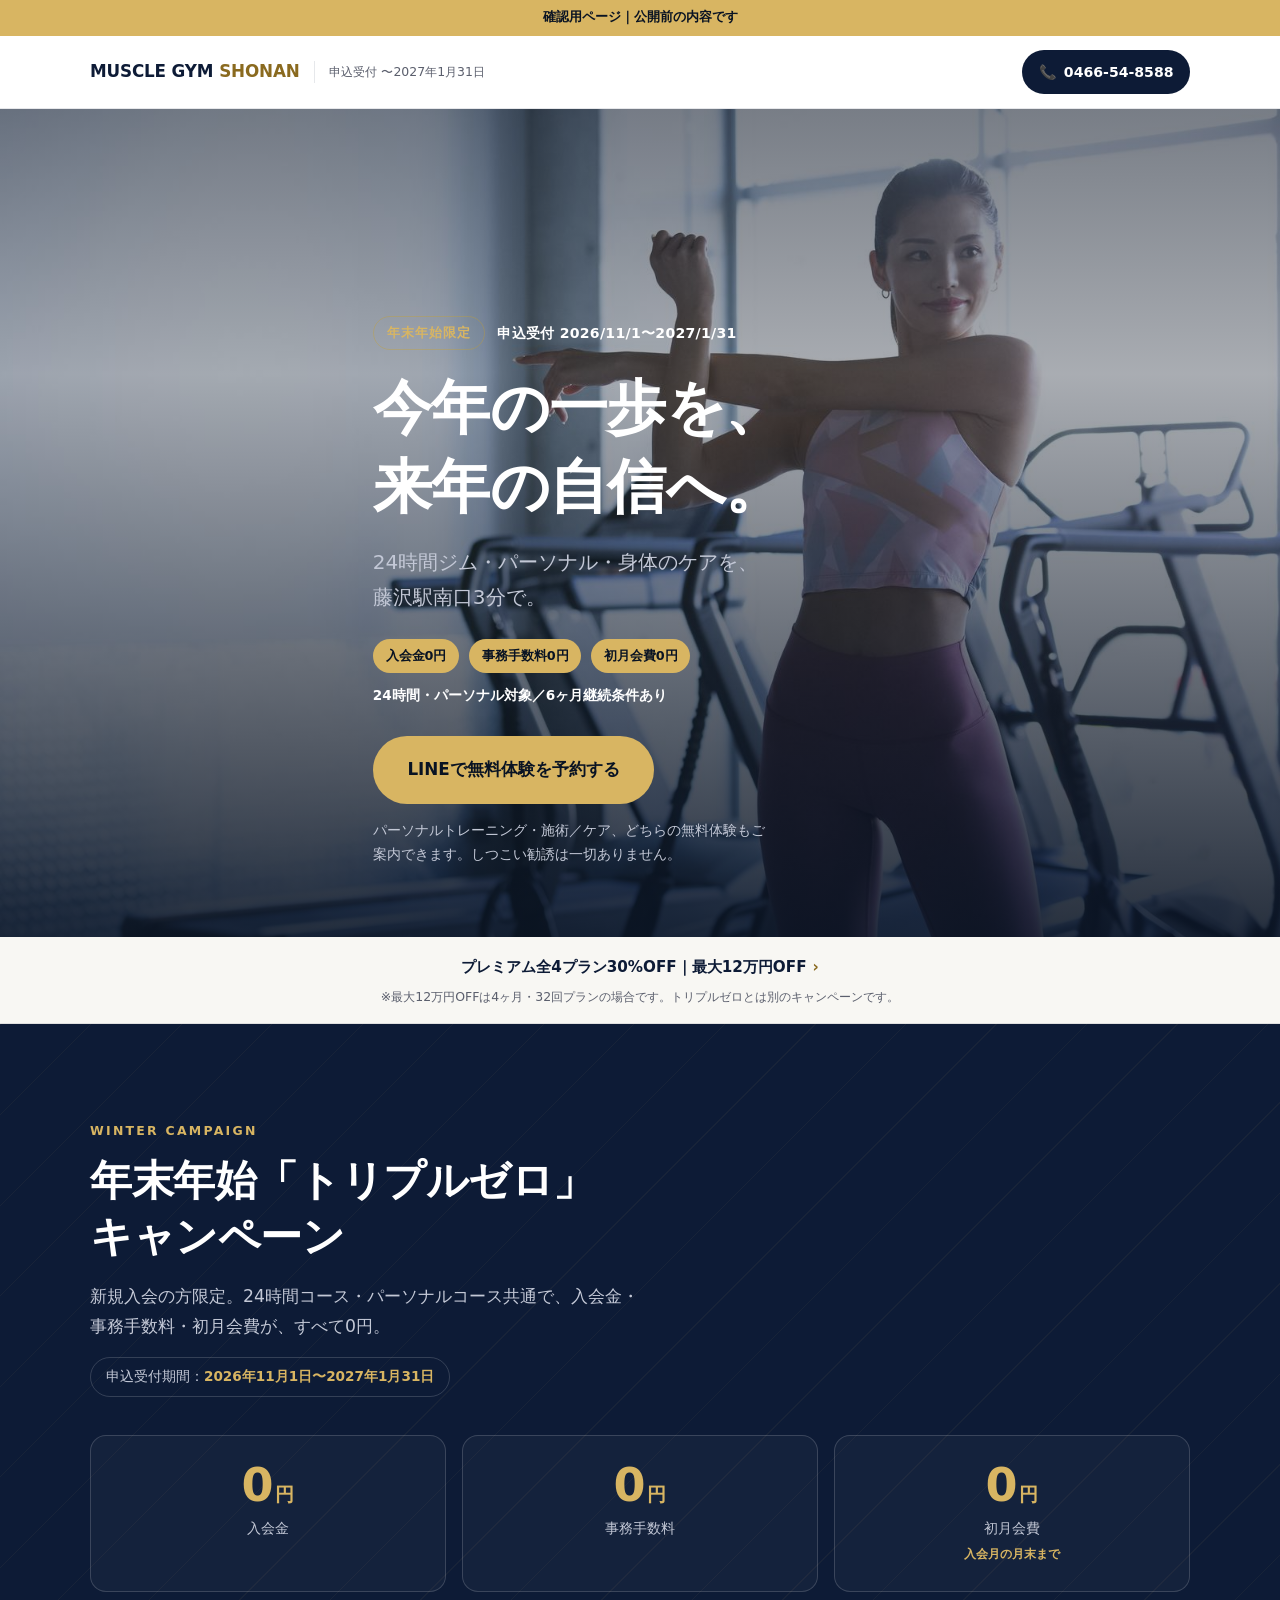
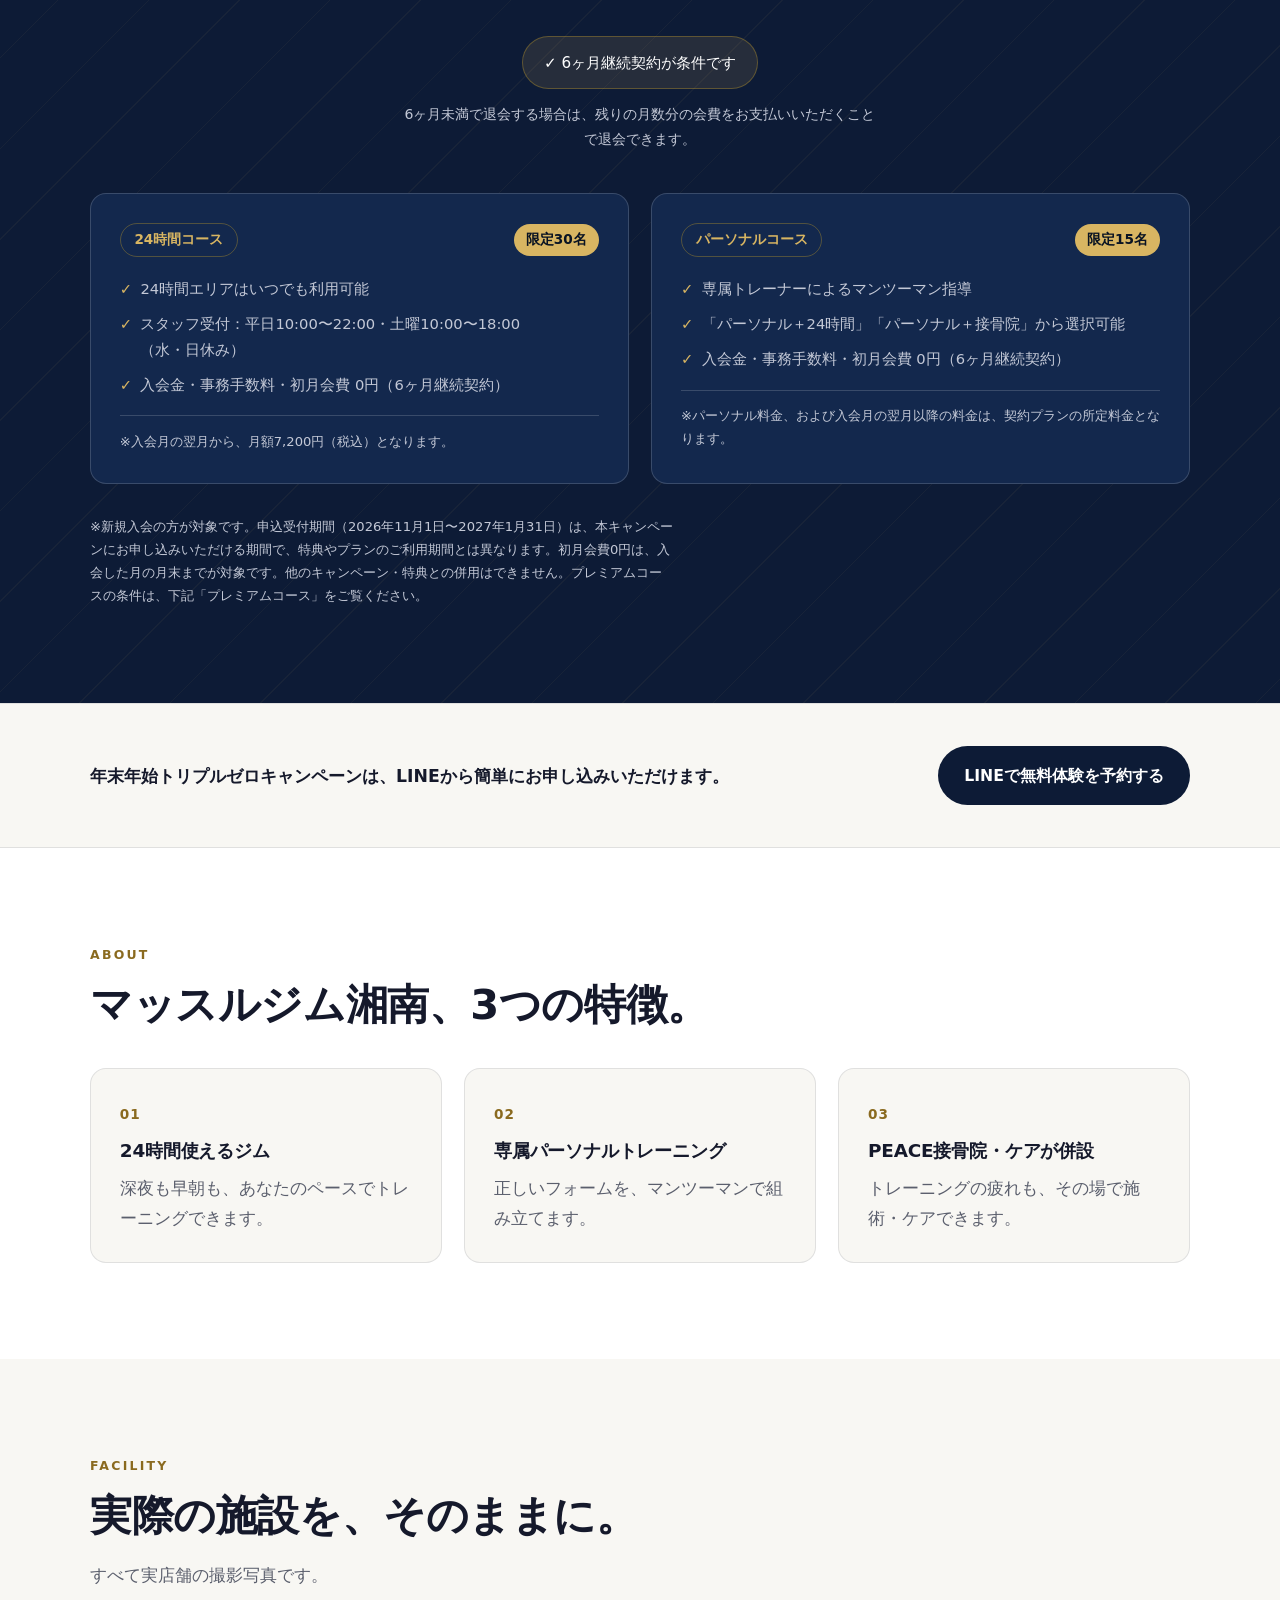
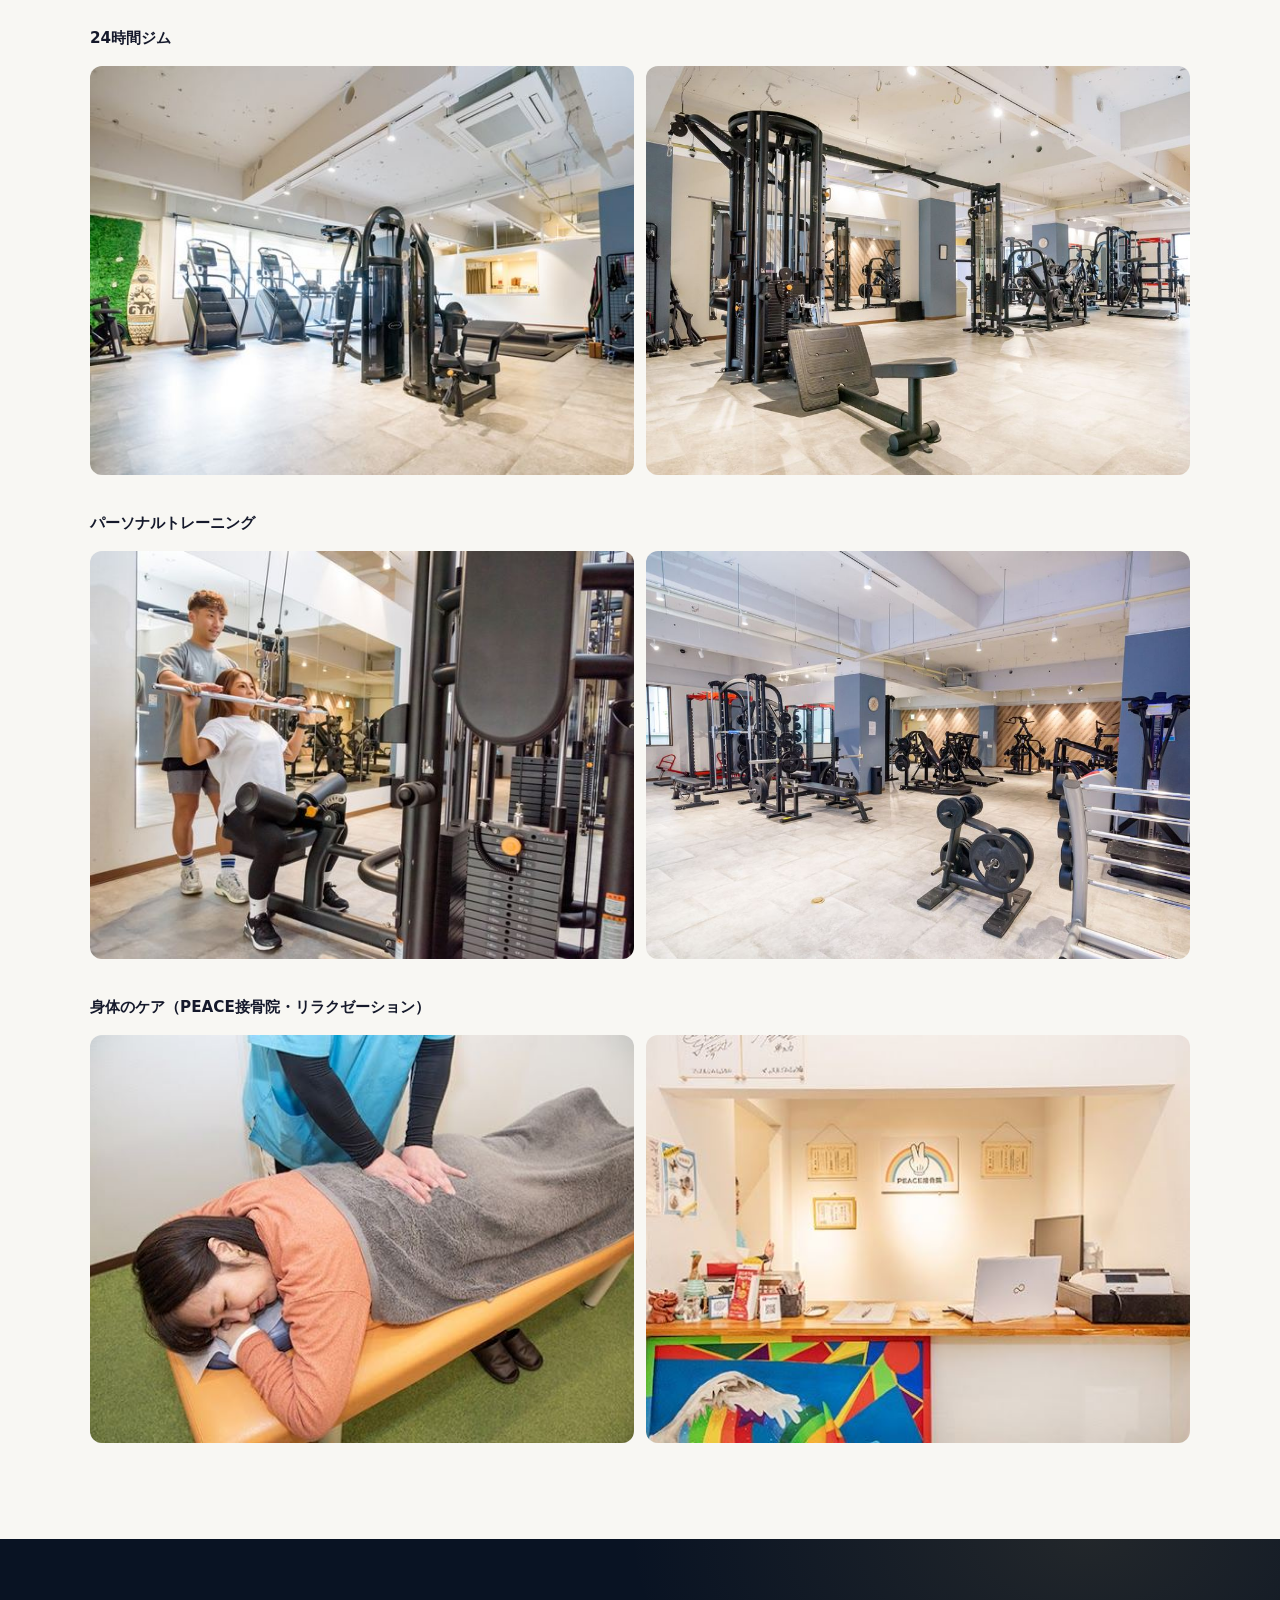
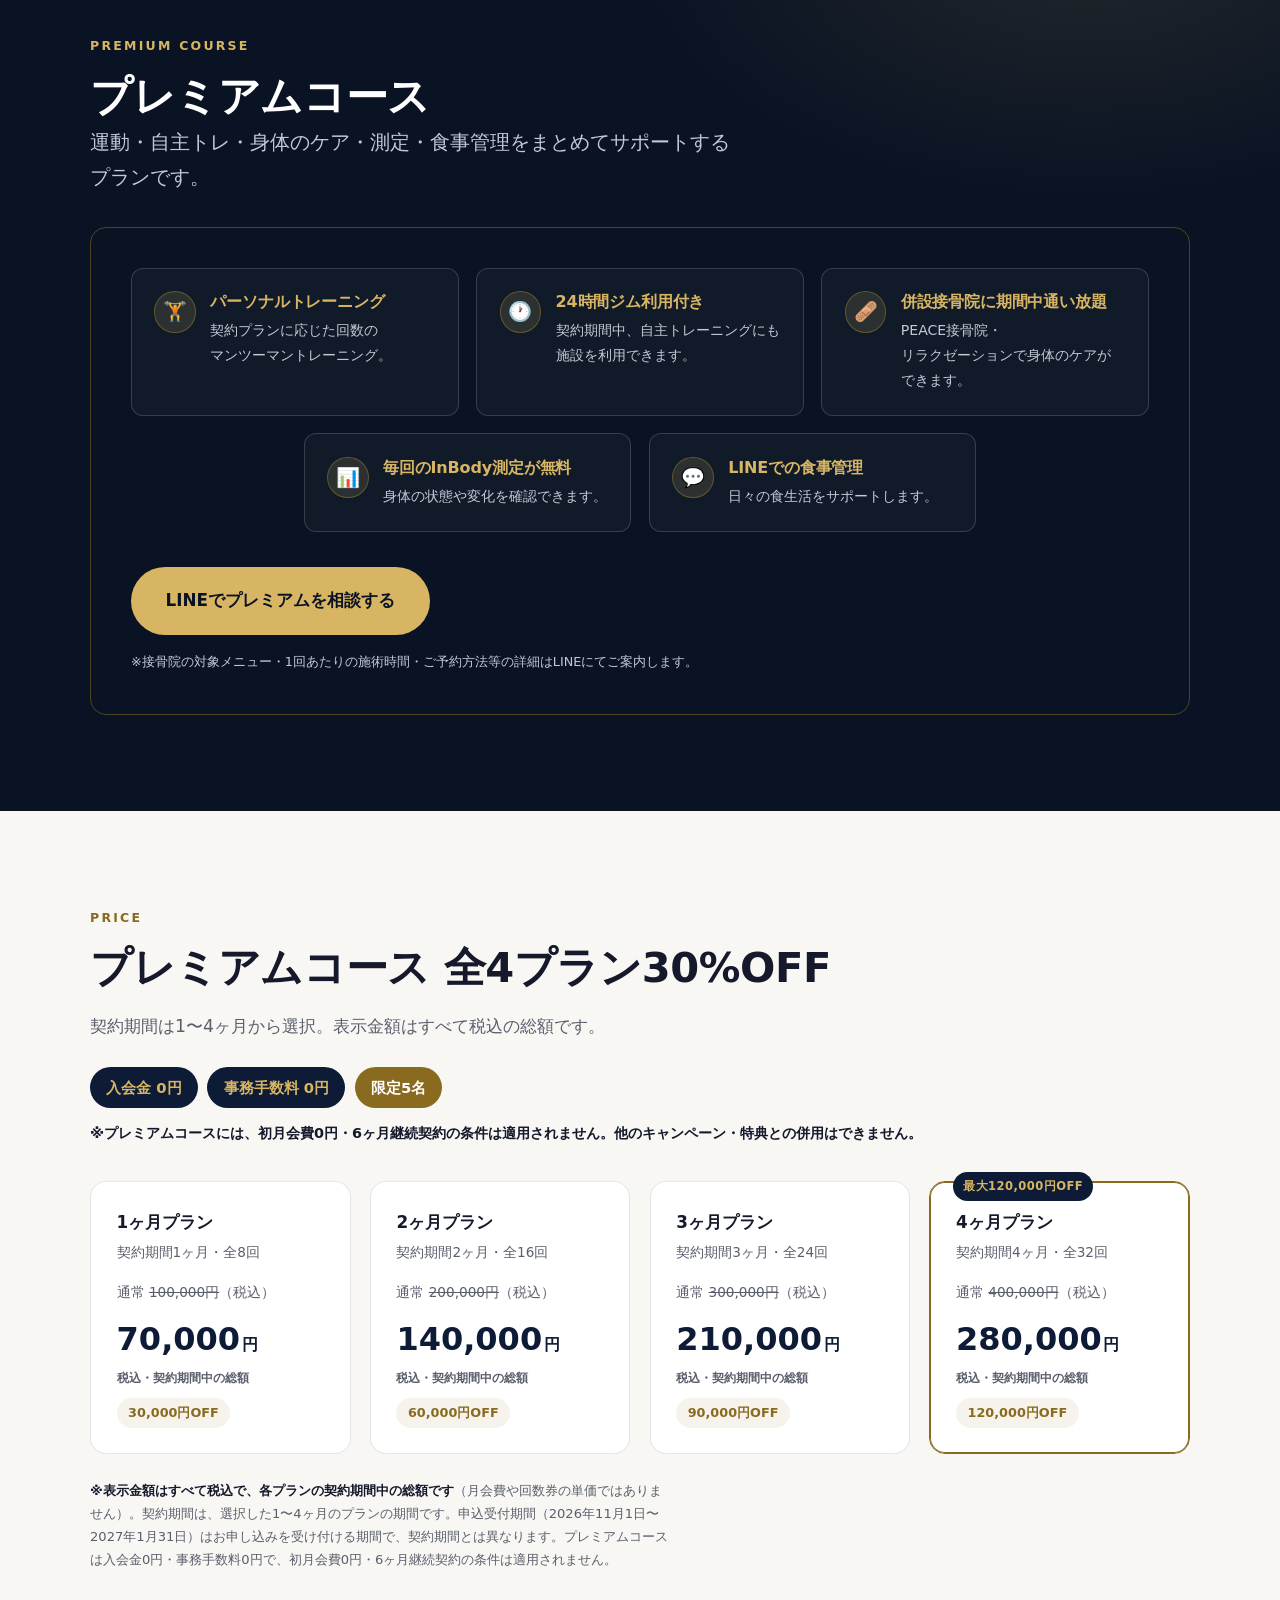
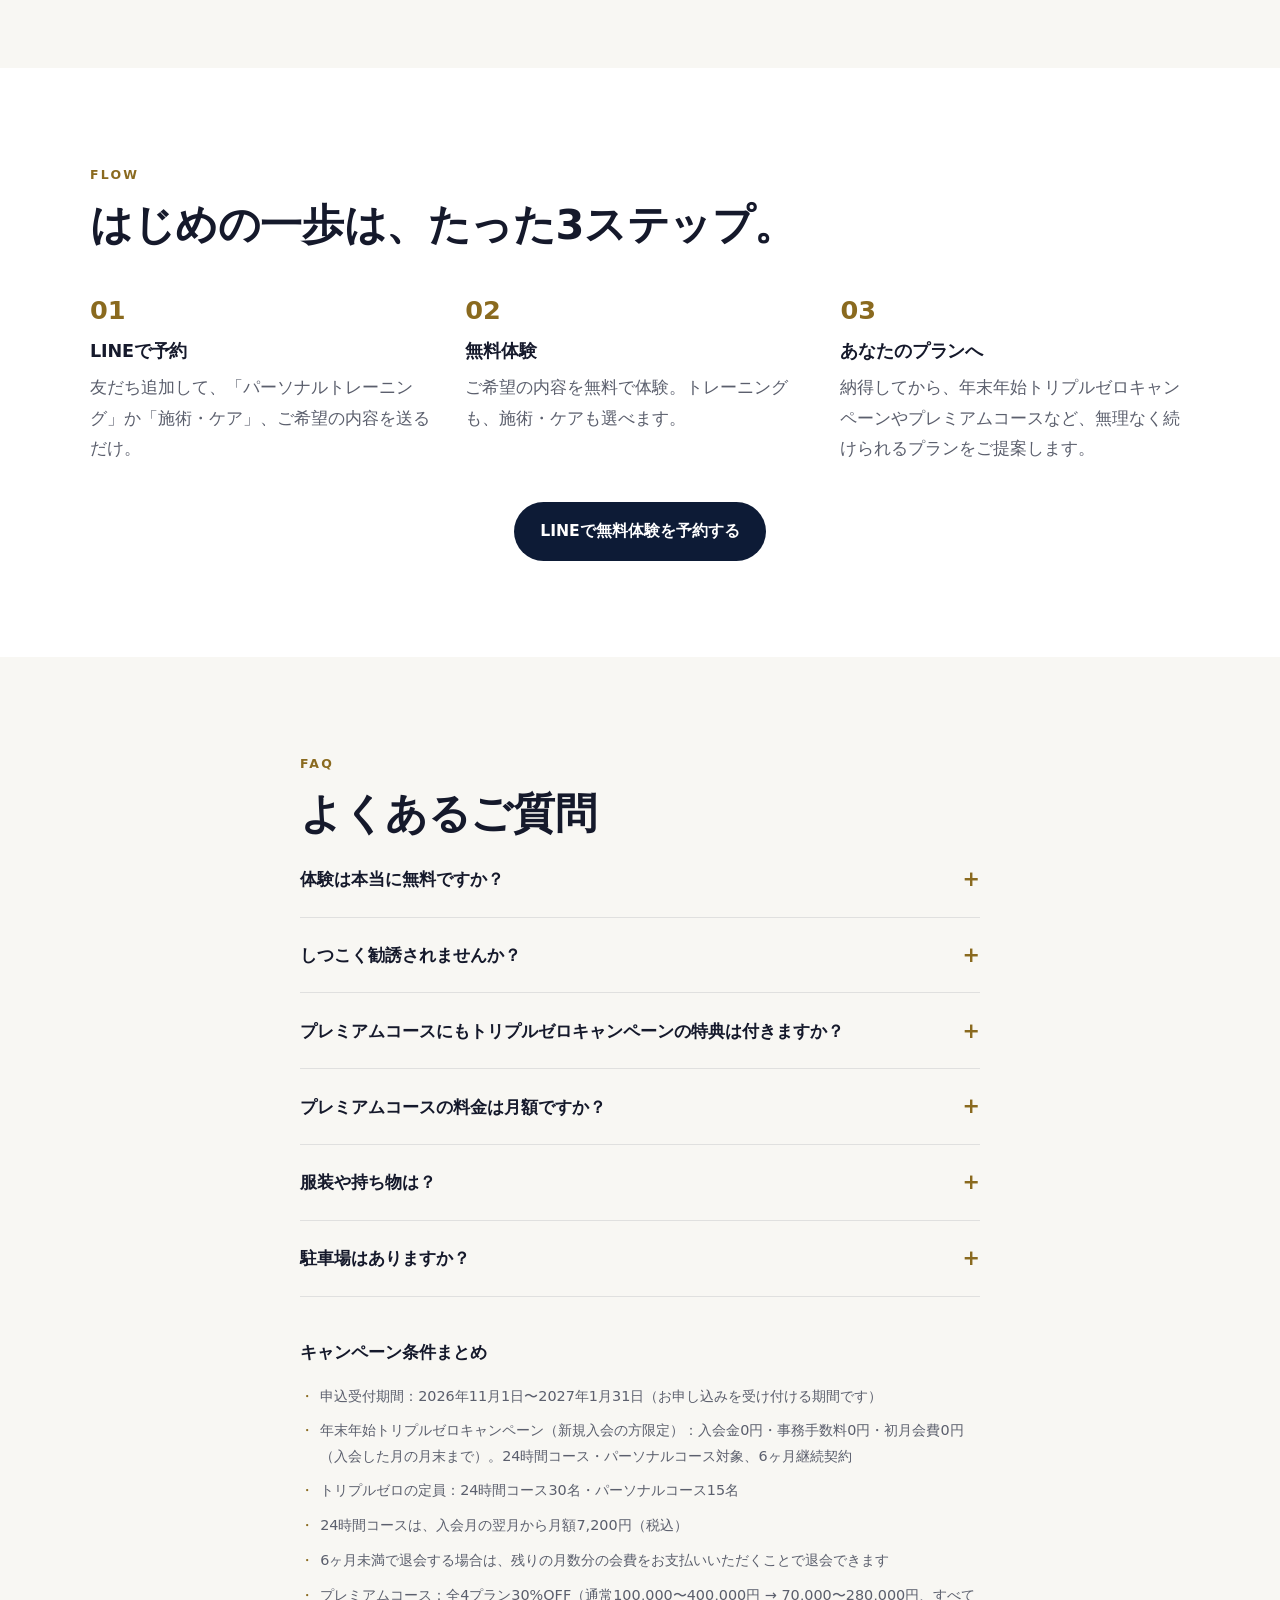
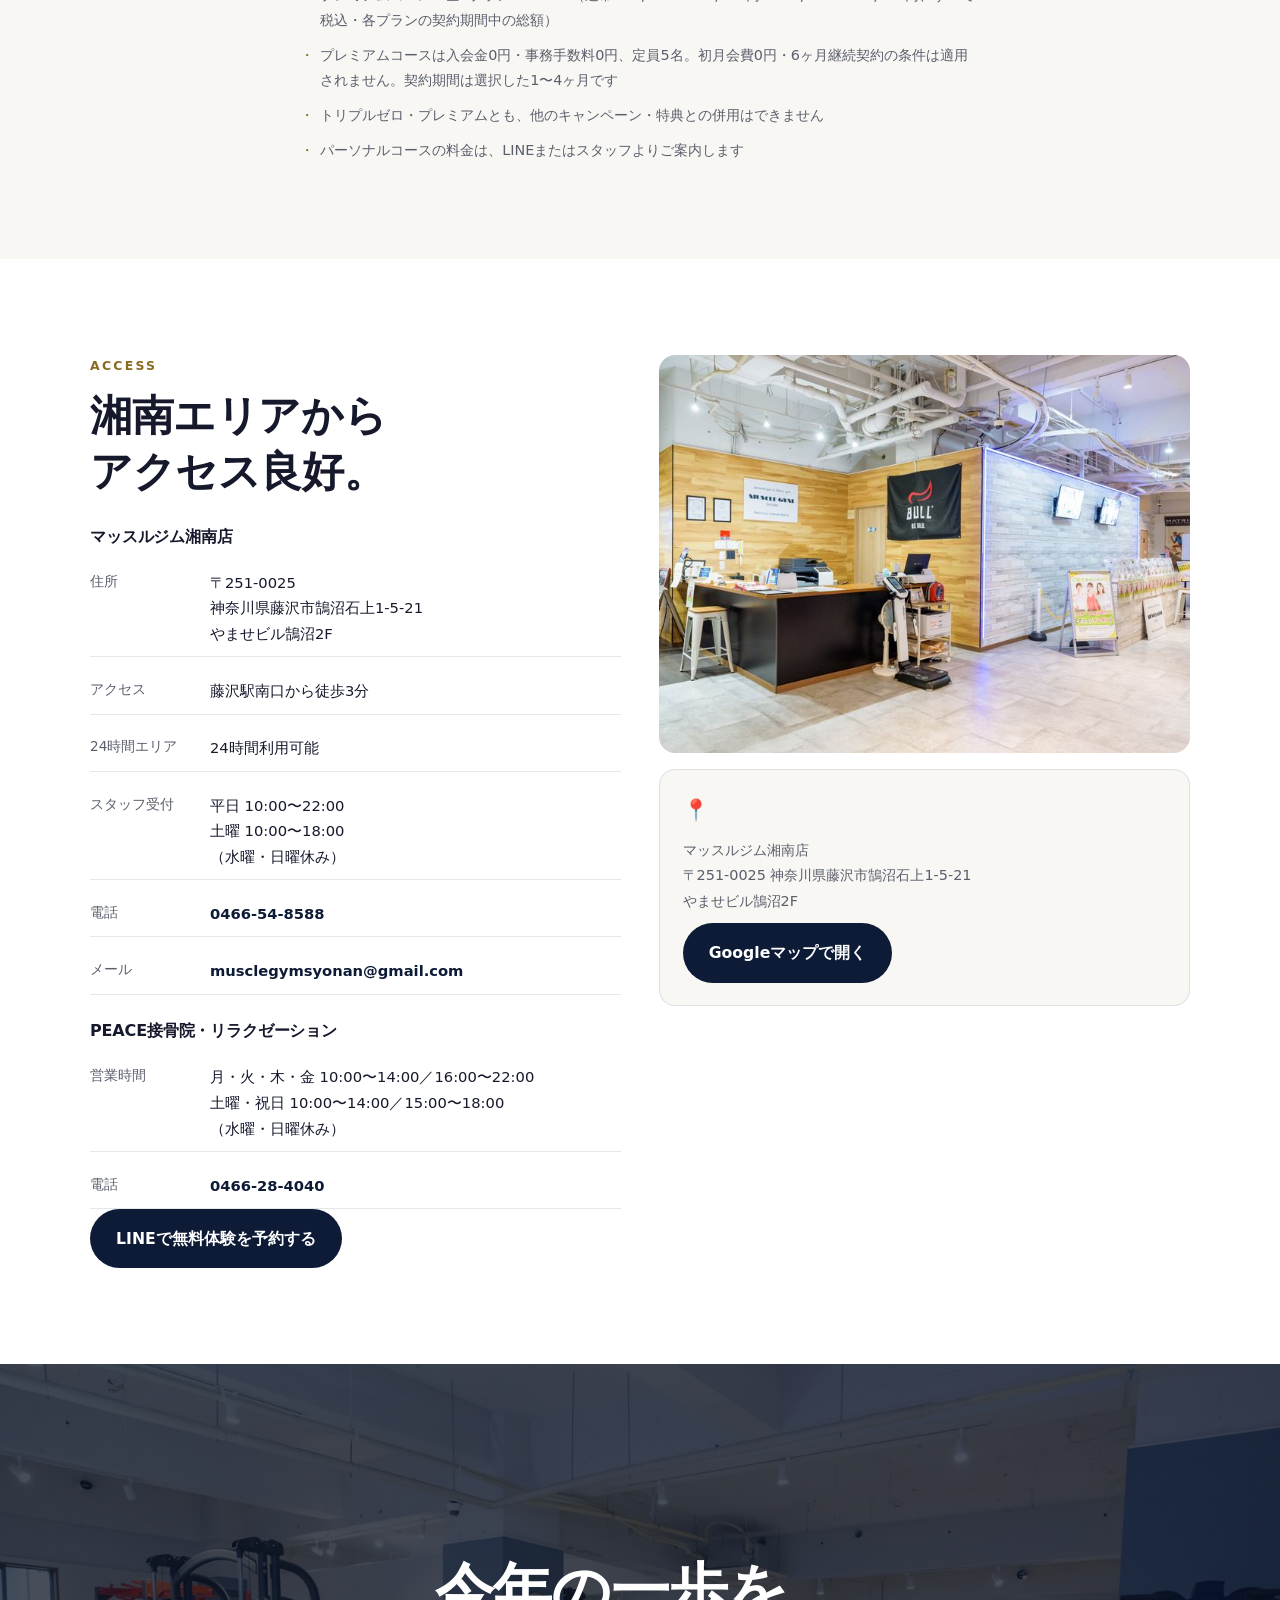
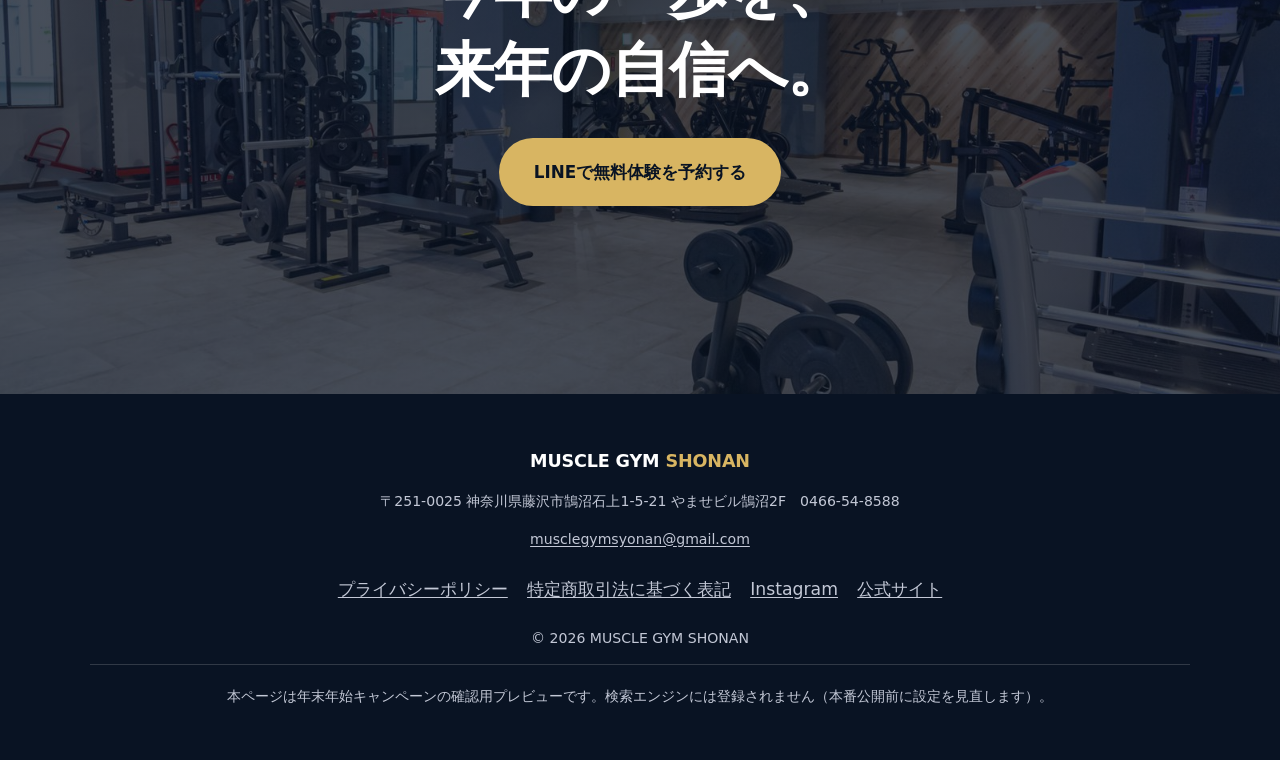
==== lp/winter/index.html @ 3cdde07d "冬LP：見出しの語中改行を防止、プレミアムカードを3＋2配置、プレミアム料金表への案内を追加 - 見出し・リード文を語句単位で折り返し、「トリプルゼ／ロ」「3つの特／徴」などの語中改行を防止。   見" ====
<!doctype html>
<html lang="ja">
<head>
<meta charset="UTF-8">
<meta name="viewport" content="width=device-width, initial-scale=1, viewport-fit=cover">
<title>マッスルジム湘南｜年末年始トリプルゼロキャンペーン</title>
<meta name="description" content="入会金0円・事務手数料0円・初月会費0円の年末年始トリプルゼロキャンペーン。24時間ジム・パーソナル・身体のケアが藤沢駅南口3分。パーソナルトレーニング・施術/ケアの無料体験をLINEで受付中。">

<!-- 本ページは確認用プレビューのため検索エンジンには登録しません。
     本番公開時は、実際の公開URLを確認のうえ canonical / og:url / og:image / sitemap.xml
     への追加・robotsの見直しを行ってください（README参照）。 -->
<meta name="robots" content="noindex,nofollow">
<meta name="theme-color" content="#0d1b36">

<meta property="og:type" content="website">
<meta property="og:locale" content="ja_JP">
<meta property="og:site_name" content="マッスルジム湘南">
<meta property="og:title" content="マッスルジム湘南｜年末年始トリプルゼロキャンペーン">
<meta property="og:description" content="入会金0円・事務手数料0円・初月会費0円の年末年始トリプルゼロキャンペーン。24時間ジム・パーソナル・身体のケアが藤沢駅南口3分。">
<meta name="twitter:card" content="summary_large_image">

<link rel="icon" href="./assets/img/favicon.svg" type="image/svg+xml">
<link rel="stylesheet" href="./assets/css/winter-20261027.css">
<script>document.documentElement.classList.add('js');</script>
</head>
<body>

<a class="skip-link" href="#main">本文へスキップ</a>

<!-- 確認用の表示。本番公開時に削除する（README「本番公開時に行う作業」参照） -->
<p class="preview-banner" role="note">確認用ページ｜公開前の内容です</p>

<!-- ============================================================
     ヘッダー
============================================================= -->
<header class="site-header" data-reveal="fade">
  <div class="wrap site-header__inner">
    <div class="site-header__brand">
      <span class="logo">MUSCLE GYM<em>SHONAN</em></span>
      <span class="site-header__period">申込受付 〜2027年1月31日</span>
    </div>
    <div class="site-header__right">
      <a class="btn btn--sm btn--cta" data-cta="tel_header_winter" href="tel:0466548588">
        <span aria-hidden="true">📞</span> 0466-54-8588
      </a>
    </div>
  </div>
</header>

<main id="main">

  <!-- ============================================================
       1. ファーストビュー
  ============================================================= -->
  <section class="hero" aria-label="メインビジュアル">
    <img
      class="hero__img"
      src="./assets/img/photos/hero-1600.jpg"
      srcset="./assets/img/photos/hero-800.jpg 800w,
              ./assets/img/photos/hero-1200.jpg 1200w,
              ./assets/img/photos/hero-1600.jpg 1600w"
      sizes="100vw"
      width="1600" height="1067"
      alt="明るい店内でストレッチをする女性とジムの設備"
      fetchpriority="high">
    <div class="hero__scrim" aria-hidden="true"></div>

    <div class="hero__content wrap">
      <div class="hero__period">
        <span class="hero__badge">年末年始限定</span>
        <span class="hero__dates">申込受付 2026/11/1〜2027/1/31</span>
      </div>
      <h1 class="hero__title">今年の一歩を、<br>来年の自信へ。</h1>
      <p class="hero__lead"><span class="nw">24時間ジム・</span><span class="nw">パーソナル・</span><span class="nw">身体のケアを、</span><span class="nw">藤沢駅南口3分で。</span></p>

      <div class="hero__chips" role="group" aria-label="年末年始トリプルゼロキャンペーンの概要">
        <span class="hero__chip">入会金0円</span>
        <span class="hero__chip">事務手数料0円</span>
        <span class="hero__chip">初月会費0円</span>
      </div>
      <p class="hero__chips-note">24時間・パーソナル対象／6ヶ月継続条件あり</p>

      <div class="cta-group">
        <a class="btn btn--lg btn--gold" data-cta="line_hero_winter" href="https://lin.ee/5dk5BNG" target="_blank" rel="noopener">
          LINEで無料体験を予約する
        </a>
      </div>
      <p class="hero__note">パーソナルトレーニング・施術／ケア、どちらの無料体験もご案内できます。しつこい勧誘は一切ありません。</p>
    </div>
  </section>

  <!-- プレミアムへの控えめな案内（料金表へ移動） -->
  <div class="premium-teaser">
    <div class="wrap">
      <a class="premium-teaser__link" data-cta="anchor_premium_teaser" href="#premium-pricing"><span class="nw">プレミアム全4プラン30%OFF｜</span><span class="nw">最大12万円OFF<span class="premium-teaser__arrow" aria-hidden="true">›</span></span></a>
      <p class="premium-teaser__note"><span class="nw">※最大12万円OFFは</span><span class="nw">4ヶ月・32回プランの場合です。</span><span class="nw">トリプルゼロとは</span><span class="nw">別のキャンペーンです。</span></p>
    </div>
  </div>

  <!-- ============================================================
       2. 年末年始トリプルゼロキャンペーン（Section A）
  ============================================================= -->
  <section class="triple0" id="triple0" aria-labelledby="triple0-heading">
    <div class="wrap triple0__inner">
      <p class="eyebrow eyebrow--invert">WINTER CAMPAIGN</p>
      <h2 id="triple0-heading" class="section-title section-title--invert"><span class="nw">年末年始</span><span class="nw">「トリプルゼロ」</span><br><span class="nw">キャンペーン</span></h2>
      <p class="section-lead section-lead--invert"><span class="nw">新規入会の方限定。</span><span class="nw">24時間コース・</span><span class="nw">パーソナルコース共通で、</span><span class="nw">入会金・</span><span class="nw">事務手数料・</span><span class="nw">初月会費が、</span><span class="nw">すべて0円。</span></p>
      <p class="triple0__period">申込受付期間：<strong>2026年11月1日〜2027年1月31日</strong></p>

      <div class="triple0__stats">
        <div class="triple0__stat">
          <p class="triple0__stat-num">0<small>円</small></p>
          <p class="triple0__stat-label">入会金</p>
        </div>
        <div class="triple0__stat">
          <p class="triple0__stat-num">0<small>円</small></p>
          <p class="triple0__stat-label">事務手数料</p>
        </div>
        <div class="triple0__stat">
          <p class="triple0__stat-num">0<small>円</small></p>
          <p class="triple0__stat-label">初月会費</p>
          <p class="triple0__stat-sub"><span class="nw">入会月の</span><span class="nw">月末まで</span></p>
        </div>
      </div>

      <div class="triple0__continue-wrap">
        <span class="triple0__continue">✓ 6ヶ月継続契約が条件です</span>
        <p class="triple0__continue-note">6ヶ月未満で退会する場合は、残りの月数分の会費をお支払いいただくことで退会できます。</p>
      </div>

      <div class="triple0__grid">
        <article class="triple0-card">
          <div class="triple0-card__head"><p class="triple0-card__label">24時間コース</p><span class="triple0-card__limit">限定30名</span></div>
          <ul class="triple0-card__list">
            <li>24時間エリアはいつでも利用可能</li>
            <li>スタッフ受付：<span class="nw">平日10:00〜22:00・</span><span class="nw">土曜10:00〜18:00</span><span class="nw">（水・日休み）</span></li>
            <li>入会金・事務手数料・初月会費 0円<span class="nw">（6ヶ月継続契約）</span></li>
          </ul>
          <p class="triple0-card__note">※入会月の翌月から、月額7,200円（税込）となります。</p>
        </article>

        <article class="triple0-card">
          <div class="triple0-card__head"><p class="triple0-card__label">パーソナルコース</p><span class="triple0-card__limit">限定15名</span></div>
          <ul class="triple0-card__list">
            <li><span class="nw">専属トレーナーによる</span><span class="nw">マンツーマン指導</span></li>
            <li>「パーソナル＋24時間」「パーソナル＋接骨院」から選択可能</li>
            <li>入会金・事務手数料・初月会費 0円<span class="nw">（6ヶ月継続契約）</span></li>
          </ul>
          <p class="triple0-card__note">※パーソナル料金、および入会月の翌月以降の料金は、契約プランの所定料金となります。</p>
        </article>
      </div>

      <p class="triple0__disclaimer">※新規入会の方が対象です。申込受付期間（2026年11月1日〜2027年1月31日）は、本キャンペーンにお申し込みいただける期間で、特典やプランのご利用期間とは異なります。初月会費0円は、入会した月の月末までが対象です。他のキャンペーン・特典との併用はできません。プレミアムコースの条件は、下記「プレミアムコース」をご覧ください。</p>
    </div>
  </section>

  <!-- キャンペーン直後のCTA -->
  <section class="cta-strip" data-reveal="fade">
    <div class="wrap cta-strip__inner">
      <p>年末年始トリプルゼロキャンペーンは、LINEから簡単にお申し込みいただけます。</p>
      <a class="btn btn--cta" data-cta="line_triple0" href="https://lin.ee/5dk5BNG" target="_blank" rel="noopener">LINEで無料体験を予約する</a>
    </div>
  </section>

  <!-- ============================================================
       3. 24h・パーソナル・身体のケアの3つの特徴
  ============================================================= -->
  <section class="features" data-reveal="up">
    <div class="wrap">
      <p class="eyebrow">ABOUT</p>
      <h2 class="section-title"><span class="nw">マッスルジム湘南、</span><span class="nw">3つの特徴。</span></h2>
    </div>
    <div class="wrap features__grid">
      <div class="feature-card">
        <span class="feature-card__num">01</span>
        <h3>24時間使えるジム</h3>
        <p>深夜も早朝も、あなたのペースでトレーニングできます。</p>
      </div>
      <div class="feature-card">
        <span class="feature-card__num">02</span>
        <h3>専属パーソナルトレーニング</h3>
        <p>正しいフォームを、マンツーマンで組み立てます。</p>
      </div>
      <div class="feature-card">
        <span class="feature-card__num">03</span>
        <h3>PEACE接骨院・ケアが併設</h3>
        <p>トレーニングの疲れも、その場で施術・ケアできます。</p>
      </div>
    </div>
  </section>

  <!-- ============================================================
       4. 実際の施設・サービス写真
  ============================================================= -->
  <section class="facility" data-reveal="up">
    <div class="wrap">
      <p class="eyebrow">FACILITY</p>
      <h2 class="section-title"><span class="nw">実際の施設を、</span><span class="nw">そのままに。</span></h2>
      <p class="section-lead">すべて実店舗の撮影写真です。</p>

      <div class="facility__clusters">
        <div>
          <p class="facility-cluster__label">24時間ジム</p>
          <div class="facility-cluster__photos">
            <img src="./assets/img/photos/gym24-1000.jpg" srcset="./assets/img/photos/gym24-600.jpg 600w, ./assets/img/photos/gym24-1000.jpg 1000w" sizes="(min-width: 640px) 33vw, 50vw" width="1000" height="750" loading="lazy" decoding="async" alt="トレッドミルやマシンが並ぶ24時間ジムのフロア">
            <img src="./assets/img/photos/gallery-01.jpg" width="900" height="675" loading="lazy" decoding="async" alt="ケーブルマシンとミラーが並ぶトレーニングエリア">
          </div>
        </div>
        <div>
          <p class="facility-cluster__label">パーソナルトレーニング</p>
          <div class="facility-cluster__photos">
            <img src="./assets/img/photos/personal-1000.jpg" srcset="./assets/img/photos/personal-600.jpg 600w, ./assets/img/photos/personal-1000.jpg 1000w" sizes="(min-width: 640px) 33vw, 50vw" width="1000" height="750" loading="lazy" decoding="async" alt="トレーナーが器具の使い方を指導している様子">
            <img src="./assets/img/photos/gallery-02.jpg" width="900" height="675" loading="lazy" decoding="async" alt="パワーラックが設置されたトレーニングエリア">
          </div>
        </div>
        <div>
          <p class="facility-cluster__label">身体のケア（PEACE接骨院・リラクゼーション）</p>
          <div class="facility-cluster__photos">
            <img src="./assets/img/photos/care-600.jpg" width="600" height="400" loading="lazy" decoding="async" alt="施術用ベッドでケアを受けている様子">
            <img src="./assets/img/photos/gallery-09.jpg" width="600" height="400" loading="lazy" decoding="async" alt="併設するPEACE接骨院の受付">
          </div>
        </div>
      </div>
    </div>
  </section>

  <!-- ============================================================
       5. プレミアムコース紹介と5つの付帯サービス（Section B）
  ============================================================= -->
  <section class="premium" id="premium" data-reveal="up" aria-labelledby="premium-heading">
    <div class="wrap premium__inner">
      <p class="eyebrow eyebrow--invert">PREMIUM COURSE</p>
      <h2 id="premium-heading" class="section-title section-title--invert">プレミアムコース</h2>
      <p class="premium__summary"><span class="nw">運動・</span><span class="nw">自主トレ・</span><span class="nw">身体のケア・</span><span class="nw">測定・</span><span class="nw">食事管理を</span><span class="nw">まとめてサポートする</span><span class="nw">プランです。</span></p>

      <div class="premium__frame">
        <div class="premium__services">
          <div class="premium-service">
            <span class="premium-service__icon" aria-hidden="true">🏋️</span>
            <div>
              <h3><span class="nw">パーソナルトレーニング</span></h3>
              <p><span class="nw">契約プランに応じた</span><span class="nw">回数の</span><span class="nw">マンツーマントレーニング。</span></p>
            </div>
          </div>
          <div class="premium-service">
            <span class="premium-service__icon" aria-hidden="true">🕐</span>
            <div>
              <h3><span class="nw">24時間ジム</span><span class="nw">利用付き</span></h3>
              <p><span class="nw">契約期間中、</span><span class="nw">自主トレーニングにも</span><span class="nw">施設を</span><span class="nw">利用できます。</span></p>
            </div>
          </div>
          <div class="premium-service">
            <span class="premium-service__icon" aria-hidden="true">🩹</span>
            <div>
              <h3><span class="nw">併設接骨院に</span><span class="nw">期間中</span><span class="nw">通い放題</span></h3>
              <p><span class="nw">PEACE接骨院・</span><span class="nw">リラクゼーションで</span><span class="nw">身体のケアが</span><span class="nw">できます。</span></p>
            </div>
          </div>
          <div class="premium-service">
            <span class="premium-service__icon" aria-hidden="true">📊</span>
            <div>
              <h3><span class="nw">毎回の</span><span class="nw">InBody測定が</span><span class="nw">無料</span></h3>
              <p><span class="nw">身体の状態や</span><span class="nw">変化を</span><span class="nw">確認できます。</span></p>
            </div>
          </div>
          <div class="premium-service">
            <span class="premium-service__icon" aria-hidden="true">💬</span>
            <div>
              <h3>LINEでの食事管理</h3>
              <p><span class="nw">日々の</span><span class="nw">食生活を</span><span class="nw">サポートします。</span></p>
            </div>
          </div>
        </div>

        <div class="premium__cta">
          <a class="btn btn--lg btn--gold" data-cta="line_premium" href="https://lin.ee/5dk5BNG" target="_blank" rel="noopener">LINEでプレミアムを相談する</a>
        </div>
        <p class="premium__note">※接骨院の対象メニュー・1回あたりの施術時間・ご予約方法等の詳細はLINEにてご案内します。</p>
      </div>
    </div>
  </section>

  <!-- ============================================================
       6. プレミアム30%OFFの4プラン料金比較
  ============================================================= -->
  <section class="premium-pricing" id="premium-pricing" data-reveal="up">
    <div class="wrap">
      <p class="eyebrow">PRICE</p>
      <h2 class="section-title"><span class="nw">プレミアムコース</span> <span class="nw">全4プラン30%OFF</span></h2>
      <p class="section-lead"><span class="nw">契約期間は1〜4ヶ月から選択。</span><span class="nw">表示金額はすべて</span><span class="nw">税込の総額です。</span></p>

      <div class="premium-pricing__perks">
        <span class="premium-pricing__perk">入会金 0円</span>
        <span class="premium-pricing__perk">事務手数料 0円</span>
        <span class="premium-pricing__perk premium-pricing__perk--limit">限定5名</span>
      </div>
      <p class="premium-pricing__exclude">※プレミアムコースには、初月会費0円・6ヶ月継続契約の条件は適用されません。他のキャンペーン・特典との併用はできません。</p>

      <div class="premium-pricing__grid">
        <article class="premium-plan">
          <p class="premium-plan__name">1ヶ月プラン</p>
          <p class="premium-plan__meta">契約期間1ヶ月・全8回</p>
          <p class="premium-plan__regular">通常 <s>100,000円</s>（税込）</p>
          <p class="premium-plan__price">70,000<small>円</small></p>
          <p class="premium-plan__tax">税込・契約期間中の総額</p>
          <span class="premium-plan__off">30,000円OFF</span>
        </article>
        <article class="premium-plan">
          <p class="premium-plan__name">2ヶ月プラン</p>
          <p class="premium-plan__meta">契約期間2ヶ月・全16回</p>
          <p class="premium-plan__regular">通常 <s>200,000円</s>（税込）</p>
          <p class="premium-plan__price">140,000<small>円</small></p>
          <p class="premium-plan__tax">税込・契約期間中の総額</p>
          <span class="premium-plan__off">60,000円OFF</span>
        </article>
        <article class="premium-plan">
          <p class="premium-plan__name">3ヶ月プラン</p>
          <p class="premium-plan__meta">契約期間3ヶ月・全24回</p>
          <p class="premium-plan__regular">通常 <s>300,000円</s>（税込）</p>
          <p class="premium-plan__price">210,000<small>円</small></p>
          <p class="premium-plan__tax">税込・契約期間中の総額</p>
          <span class="premium-plan__off">90,000円OFF</span>
        </article>
        <article class="premium-plan premium-plan--highlight">
          <span class="premium-plan__badge">最大120,000円OFF</span>
          <p class="premium-plan__name">4ヶ月プラン</p>
          <p class="premium-plan__meta">契約期間4ヶ月・全32回</p>
          <p class="premium-plan__regular">通常 <s>400,000円</s>（税込）</p>
          <p class="premium-plan__price">280,000<small>円</small></p>
          <p class="premium-plan__tax">税込・契約期間中の総額</p>
          <span class="premium-plan__off">120,000円OFF</span>
        </article>
      </div>

      <p class="premium-pricing__note"><strong>※表示金額はすべて税込で、各プランの契約期間中の総額です</strong>（月会費や回数券の単価ではありません）。契約期間は、選択した1〜4ヶ月のプランの期間です。申込受付期間（2026年11月1日〜2027年1月31日）はお申し込みを受け付ける期間で、契約期間とは異なります。プレミアムコースは入会金0円・事務手数料0円で、初月会費0円・6ヶ月継続契約の条件は適用されません。</p>
    </div>
  </section>

  <!-- ============================================================
       7. 無料体験の流れ
  ============================================================= -->
  <section class="flow" data-reveal="up">
    <div class="wrap">
      <p class="eyebrow">FLOW</p>
      <h2 class="section-title"><span class="nw">はじめの一歩は、</span><span class="nw">たった3ステップ。</span></h2>
    </div>
    <ol class="flow__list wrap">
      <li>
        <span class="flow__num">01</span>
        <h3>LINEで予約</h3>
        <p>友だち追加して、「パーソナルトレーニング」か「施術・ケア」、ご希望の内容を送るだけ。</p>
      </li>
      <li>
        <span class="flow__num">02</span>
        <h3>無料体験</h3>
        <p>ご希望の内容を無料で体験。トレーニングも、施術・ケアも選べます。</p>
      </li>
      <li>
        <span class="flow__num">03</span>
        <h3>あなたのプランへ</h3>
        <p>納得してから、年末年始トリプルゼロキャンペーンやプレミアムコースなど、無理なく続けられるプランをご提案します。</p>
      </li>
    </ol>
    <div class="wrap flow__cta">
      <a class="btn btn--cta" data-cta="line_flow_winter" href="https://lin.ee/5dk5BNG" target="_blank" rel="noopener">LINEで無料体験を予約する</a>
    </div>
  </section>

  <!-- ============================================================
       8. FAQ・キャンペーン条件
  ============================================================= -->
  <section class="faq" data-reveal="up">
    <div class="wrap wrap--narrow">
      <p class="eyebrow">FAQ</p>
      <h2 class="section-title">よくあるご質問</h2>

      <details class="faq__item">
        <summary>体験は本当に無料ですか？</summary>
        <p>はい、パーソナルトレーニング・施術／ケアのいずれも無料で体験いただけます。追加費用は一切かかりません。</p>
      </details>
      <details class="faq__item">
        <summary>しつこく勧誘されませんか？</summary>
        <p>いたしません。体験後に無理な入会案内は行わず、ご希望の方にのみプランをご案内しています。</p>
      </details>
      <details class="faq__item">
        <summary>プレミアムコースにもトリプルゼロキャンペーンの特典は付きますか？</summary>
        <p>プレミアムコースは、入会金0円・事務手数料0円が適用されます。初月会費0円と6ヶ月継続契約の条件は適用されません。契約期間は、選択した1〜4ヶ月のプランの期間です。</p>
      </details>
      <details class="faq__item">
        <summary>プレミアムコースの料金は月額ですか？</summary>
        <p>いいえ、各プランの契約期間中の総額（税込）です。例えば4ヶ月・全32回のプランは、通常400,000円（税込）が30%OFFの280,000円（税込）になります。</p>
      </details>
      <details class="faq__item">
        <summary>服装や持ち物は？</summary>
        <p>トレーニング体験は動きやすい服装でお越しください。施術・ケアのみをご希望の場合は、普段のお洋服で構いません。</p>
      </details>
      <details class="faq__item">
        <summary>駐車場はありますか？</summary>
        <p>近隣の駐車場情報は、ご予約時にスタッフよりご案内いたします。</p>
      </details>

      <div class="conditions">
        <p class="conditions__title">キャンペーン条件まとめ</p>
        <ul class="conditions__list">
          <li>申込受付期間：2026年11月1日〜2027年1月31日（お申し込みを受け付ける期間です）</li>
          <li>年末年始トリプルゼロキャンペーン（新規入会の方限定）：入会金0円・事務手数料0円・初月会費0円（入会した月の月末まで）。24時間コース・パーソナルコース対象、<span class="nw">6ヶ月継続契約</span></li>
          <li>トリプルゼロの定員：<span class="nw">24時間コース30名・</span><span class="nw">パーソナルコース15名</span></li>
          <li>24時間コースは、入会月の翌月から月額7,200円（税込）</li>
          <li>6ヶ月未満で退会する場合は、残りの月数分の会費をお支払いいただくことで退会できます</li>
          <li>プレミアムコース：全4プラン30%OFF（通常100,000〜400,000円 → 70,000〜280,000円、すべて税込・各プランの契約期間中の総額）</li>
          <li>プレミアムコースは入会金0円・<span class="nw">事務手数料0円、</span><span class="nw">定員5名。</span>初月会費0円・6ヶ月継続契約の条件は適用されません。契約期間は選択した<span class="nw">1〜4ヶ月です</span></li>
          <li>トリプルゼロ・プレミアムとも、他のキャンペーン・特典との併用はできません</li>
          <li>パーソナルコースの料金は、LINEまたはスタッフよりご案内します</li>
        </ul>
      </div>
    </div>
  </section>

  <!-- ============================================================
       9. アクセス
  ============================================================= -->
  <section class="access" data-reveal="up">
    <div class="wrap access__grid">
      <div>
        <p class="eyebrow">ACCESS</p>
        <h2 class="section-title"><span class="nw">湘南エリアから</span><br><span class="nw">アクセス良好。</span></h2>

        <div class="access__block">
          <h3 class="access__block-title">マッスルジム湘南店</h3>
          <dl class="access__list">
            <div><dt>住所</dt><dd>〒251-0025<br>神奈川県藤沢市鵠沼石上1-5-21<br>やませビル鵠沼2F</dd></div>
            <div><dt>アクセス</dt><dd>藤沢駅南口から徒歩3分</dd></div>
            <div><dt>24時間エリア</dt><dd>24時間利用可能</dd></div>
            <div><dt>スタッフ受付</dt><dd>平日 10:00〜22:00<br>土曜 10:00〜18:00<br>（水曜・日曜休み）</dd></div>
            <div><dt>電話</dt><dd><a data-cta="tel_access_winter" href="tel:0466548588">0466-54-8588</a></dd></div>
            <div><dt>メール</dt><dd><a data-cta="mail_access_winter" href="mailto:musclegymsyonan@gmail.com">musclegymsyonan@<wbr>gmail.com</a></dd></div>
          </dl>
        </div>

        <div class="access__block">
          <h3 class="access__block-title">PEACE接骨院・リラクゼーション</h3>
          <dl class="access__list">
            <div><dt>営業時間</dt><dd>月・火・木・金 10:00〜14:00／16:00〜22:00<br>土曜・祝日 10:00〜14:00／15:00〜18:00<br>（水曜・日曜休み）</dd></div>
            <div><dt>電話</dt><dd><a data-cta="tel_access_peace_winter" href="tel:0466284040">0466-28-4040</a></dd></div>
          </dl>
        </div>

        <a class="btn btn--cta" data-cta="line_access_winter" href="https://lin.ee/5dk5BNG" target="_blank" rel="noopener">LINEで無料体験を予約する</a>
      </div>
      <div class="access__media">
        <img src="./assets/img/photos/access-1000.jpg"
             srcset="./assets/img/photos/access-700.jpg 700w,
                     ./assets/img/photos/access-1000.jpg 1000w"
             sizes="(min-width: 900px) 50vw, 100vw"
             width="1000" height="750" loading="lazy" decoding="async"
             alt="受付カウンターとジムのロゴサイン">
        <div class="access__map-card">
          <span class="access__map-icon" aria-hidden="true">📍</span>
          <p class="access__map-text">マッスルジム湘南店<br>〒251-0025 神奈川県藤沢市鵠沼石上1-5-21<br>やませビル鵠沼2F</p>
          <a class="btn btn--cta" data-cta="map_access_winter" href="https://maps.app.goo.gl/jGoT6titYX6oD2bq7" target="_blank" rel="noopener">Googleマップで開く</a>
        </div>
      </div>
    </div>
  </section>

  <!-- ============================================================
       10. 最終CTA
  ============================================================= -->
  <section class="closing" aria-label="無料体験へのご予約">
    <img
      class="closing__img"
      src="./assets/img/photos/closing-1600.jpg"
      srcset="./assets/img/photos/closing-800.jpg 800w,
              ./assets/img/photos/closing-1600.jpg 1600w"
      sizes="100vw" width="1600" height="1200" loading="lazy" decoding="async"
      alt="赤いパワーラックが設置されたトレーニングエリア">
    <div class="closing__scrim" aria-hidden="true"></div>
    <div class="closing__content wrap">
      <h2>今年の一歩を、<br>来年の自信へ。</h2>
      <div class="cta-group">
        <a class="btn btn--lg btn--gold" data-cta="line_closing_winter" href="https://lin.ee/5dk5BNG" target="_blank" rel="noopener">LINEで無料体験を予約する</a>
      </div>
    </div>
  </section>

</main>

<!-- ============================================================
     フッター
============================================================= -->
<footer class="site-footer">
  <div class="wrap site-footer__inner">
    <span class="logo logo--footer">MUSCLE GYM<em>SHONAN</em></span>
    <p>〒251-0025 神奈川県藤沢市鵠沼石上1-5-21 やませビル鵠沼2F　0466-54-8588</p>
    <p><a href="mailto:musclegymsyonan@gmail.com">musclegymsyonan@<wbr>gmail.com</a></p>
    <nav class="site-footer__links" aria-label="フッターリンク">
      <a href="https://taku12ygk.github.io/-muscle-gym-shonan-lp/privacy.html" target="_blank" rel="noopener">プライバシーポリシー</a>
      <a href="https://taku12ygk.github.io/-muscle-gym-shonan-lp/tokushoho.html" target="_blank" rel="noopener">特定商取引法に基づく表記</a>
      <a href="https://www.instagram.com/musclegym_shonan/" target="_blank" rel="noopener">Instagram</a>
      <a href="https://musclegym-shonan.jp/" target="_blank" rel="noopener">公式サイト</a>
    </nav>
    <p class="site-footer__copy">&copy; <span id="year"></span> MUSCLE GYM SHONAN</p>
    <p class="site-footer__preview-note">本ページは年末年始キャンペーンの確認用プレビューです。検索エンジンには登録されません（本番公開前に設定を見直します）。</p>
  </div>
</footer>

<!-- ============================================================
     モバイル固定CTAバー（スクロール後に出現）
============================================================= -->
<div class="sticky-cta" id="stickyCta" hidden>
  <a class="btn btn--gold" data-cta="line_sticky_winter" href="https://lin.ee/5dk5BNG" target="_blank" rel="noopener">LINEで無料体験を予約</a>
  <a class="btn btn--ghost btn--ghost--invert" data-cta="tel_sticky_winter" href="tel:0466548588">電話で相談</a>
</div>

<script src="./assets/js/winter-20261026.js" defer></script>

</body>
</html>
---- lp/winter/assets/css/winter-20261027.css ----
/* ==========================================================================
   MUSCLE GYM SHONAN — 年末年始キャンペーンLP Stylesheet
   冬の上品さ × 年末年始の特別感。白×ネイビーをベースに、ゴールドを
   差し色として使用。既存LP（assets/css/style-*.css）とは独立したファイル。
   フレームワーク不使用（パフォーマンス最優先）。
   ========================================================================== */

/* ---------- Reset ---------- */
*, *::before, *::after { box-sizing: border-box; }
html { -webkit-text-size-adjust: 100%; scroll-behavior: smooth; }
body { margin: 0; }
img { max-width: 100%; height: auto; display: block; }
ul, ol { list-style: none; margin: 0; padding: 0; }
h1, h2, h3, p, dl, dd, figure, blockquote, details { margin: 0; }
a { color: inherit; text-decoration: none; }
button { font: inherit; }
@media (prefers-reduced-motion: reduce) {
  html { scroll-behavior: auto; }
  *, *::before, *::after { animation-duration: 0.01ms !important; transition-duration: 0.01ms !important; }
}

/* ---------- Design tokens ---------- */
:root {
  --ink: #15192b;
  --paper: #ffffff;
  --paper-warm: #f8f7f3;
  --navy: #0d1b36;
  --navy-2: #13284d;
  --navy-deep: #091323;
  --muted: #5b5f6d;
  --muted-invert: #c3c8d6;
  --line: rgba(13, 27, 54, 0.1);
  --line-invert: rgba(255, 255, 255, 0.16);

  /* ゴールドは2段階用意し、背景とのコントラストを必ず確保する。
     白背景の文字には --gold-deep（濃いゴールド）、ネイビー背景の
     文字・CTAには --gold-bright（明るいゴールド）を使う。
     淡いゴールドを白背景の文字色として使わないこと。 */
  --gold-deep: #8a6a1f;
  --gold-bright: #d8b562;
  --gold-line: rgba(201, 162, 39, 0.35);

  --cta-on-light: var(--navy);
  --cta-on-light-hover: var(--navy-2);
  --cta-on-dark: var(--gold-bright);
  --cta-on-dark-hover: #e6c884;

  --font: -apple-system, BlinkMacSystemFont, "Hiragino Sans", "Hiragino Kaku Gothic ProN",
          "Yu Gothic", "Meiryo", system-ui, sans-serif;

  --fs-h1: clamp(2.1rem, 1.5rem + 2.7vw, 3.9rem);
  --fs-h2: clamp(1.55rem, 1.15rem + 2vw, 2.6rem);
  --fs-h3: clamp(1.1rem, 1rem + 0.5vw, 1.35rem);
  --fs-lead: clamp(1.02rem, 0.94rem + 0.4vw, 1.25rem);
  --fs-body: clamp(0.98rem, 0.94rem + 0.2vw, 1.08rem);

  --section-y: clamp(3.5rem, 2.8rem + 4vw, 6.5rem);
  --wrap-x: clamp(1.25rem, 1rem + 2vw, 2.5rem);
  --radius: 16px;
}

/* ---------- Base ---------- */
body {
  font-family: var(--font);
  color: var(--ink);
  background: var(--paper);
  font-size: var(--fs-body);
  line-height: 1.75;
  -webkit-font-smoothing: antialiased;
}
h1, h2, h3 { line-height: 1.35; font-weight: 800; letter-spacing: -0.01em; }
:focus-visible { outline: 3px solid var(--gold-deep); outline-offset: 3px; }

.skip-link {
  position: absolute; left: -999px; top: 0;
  background: var(--navy); color: #fff;
  padding: 0.75em 1.25em; z-index: 1000; border-radius: 0 0 8px 0;
}
.skip-link:focus { left: 0; }

.wrap { max-width: 1180px; margin-inline: auto; padding-inline: var(--wrap-x); }
.wrap--narrow { max-width: 760px; }

.eyebrow {
  font-size: 0.78rem; font-weight: 700; letter-spacing: 0.18em;
  color: var(--gold-deep); margin-bottom: 0.9em; text-transform: uppercase;
}
.eyebrow--invert { color: var(--gold-bright); }

/* 和文1文字≒1em。ch指定だと全角文字が約11字で折り返し、Safariで語の途中改行が起きるためemで指定 */
.section-title { font-size: var(--fs-h2); max-width: 22em; }
.section-title--invert { color: #fff; }
.section-title--center { max-width: none; text-align: center; margin-inline: auto; }

.section-lead { color: var(--muted); max-width: 52ch; margin-top: 0.9em; }
.section-lead--invert { color: var(--muted-invert); }

/* 細いゴールドの罫線装飾（主張しすぎない幾何学アクセント） */
.gold-rule {
  width: 56px; height: 2px; background: var(--gold-deep);
  margin: 1.2em 0; border: none;
}
.gold-rule--invert { background: var(--gold-bright); }

/* ---------- Buttons ---------- */
.btn {
  display: inline-flex; align-items: center; justify-content: center;
  gap: 0.5em; padding: 0.95em 1.6em; border-radius: 999px;
  font-weight: 700; font-size: 0.98rem; white-space: nowrap;
  transition: background-color 0.15s ease, color 0.15s ease, transform 0.15s ease;
  border: 1px solid transparent;
}
.btn--lg { padding: 1.1em 2em; font-size: 1.05rem; }
.btn--sm { padding: 0.6em 1.1em; font-size: 0.88rem; }

.btn--cta { background: var(--cta-on-light); color: #fff; }
.btn--cta:hover { background: var(--cta-on-light-hover); }
.btn--cta:active { transform: scale(0.98); }

.btn--gold { background: var(--cta-on-dark); color: var(--navy-deep); }
.btn--gold:hover { background: var(--cta-on-dark-hover); }
.btn--gold:active { transform: scale(0.98); }

.btn--ghost {
  background: transparent; color: var(--navy); border-color: var(--line);
}
.btn--ghost:hover { border-color: var(--navy); }
.btn--ghost--invert { color: #fff; border-color: var(--line-invert); }
.btn--ghost--invert:hover { border-color: var(--gold-bright); }

.cta-group { display: flex; flex-wrap: wrap; gap: 0.8rem; margin-top: 1.6em; }

/* ---------- Header ---------- */
.site-header {
  position: sticky; top: 0; z-index: 40;
  background: rgba(255, 255, 255, 0.92);
  backdrop-filter: saturate(180%) blur(10px);
  -webkit-backdrop-filter: saturate(180%) blur(10px);
  border-bottom: 1px solid var(--line);
}
.site-header__inner { display: flex; align-items: center; justify-content: space-between; padding-block: 0.9rem; }
.site-header__brand { display: flex; align-items: center; }
.logo { font-weight: 800; font-size: 1.05rem; letter-spacing: -0.01em; color: var(--navy); }
.logo em { font-style: normal; color: var(--gold-deep); margin-left: 0.35em; white-space: nowrap; }
.site-header__period {
  display: none;
}
@media (min-width: 640px) {
  .site-header__period {
    display: inline-flex; align-items: center; font-size: 0.78rem; color: var(--muted);
    border-left: 1px solid var(--line); padding-left: 0.9rem; margin-left: 0.9rem;
  }
}
.site-header__right { display: flex; align-items: center; }
/* スマホはヘッダーを1行・低めにして、ファーストビューの表示領域を確保 */
@media (max-width: 640px) {
  .site-header__inner { padding-block: 0.55rem; gap: 0.6rem; }
  .logo { font-size: 0.95rem; }
  .site-header .btn--sm { padding: 0.5em 0.9em; font-size: 0.82rem; }
}
@media (min-width: 360px) and (max-width: 640px) {
  .logo { white-space: nowrap; }
}

/* 単語・語句の途中で改行しないためのまとまり */
.nw { display: inline-block; }

/* ---------- Hero ---------- */
.hero { position: relative; min-height: 92svh; display: flex; align-items: flex-end; overflow: hidden; color: #fff; }
.hero__img { position: absolute; inset: 0; width: 100%; height: 100%; object-fit: cover; object-position: center 30%; }
@media (max-width: 640px) {
  .hero__img { object-position: 76% 20%; }
}
.hero__scrim {
  position: absolute; inset: 0;
  background: linear-gradient(180deg, rgba(9,19,35,0.55) 0%, rgba(9,19,35,0.35) 32%, rgba(9,19,35,0.88) 100%);
}
.hero__content { position: relative; padding-block: clamp(2.5rem, 2rem + 3vw, 4.5rem); }
.hero__period { display: flex; flex-wrap: wrap; align-items: center; gap: 0.5rem 0.8rem; margin-bottom: 1.1em; }
.hero__badge {
  display: inline-flex; align-items: center;
  border: 1px solid var(--gold-line); color: var(--gold-bright);
  font-size: 0.8rem; font-weight: 700; letter-spacing: 0.08em;
  padding: 0.4em 1em; border-radius: 999px;
}
.hero__dates { font-size: 0.88rem; font-weight: 700; color: #fff; letter-spacing: 0.02em; }
.hero__title { font-size: var(--fs-h1); color: #fff; }
.hero__lead { margin-top: 0.9em; font-size: var(--fs-lead); color: var(--muted-invert); max-width: 42ch; }
.hero__note { margin-top: 1.1em; font-size: 0.85rem; color: var(--muted-invert); max-width: 46ch; }
.hero__chips { display: flex; flex-wrap: wrap; gap: 0.6rem; margin-top: 1.5rem; }
.hero__chip {
  font-size: 0.8rem; font-weight: 700; color: var(--navy-deep);
  background: var(--gold-bright); padding: 0.45em 1em; border-radius: 999px;
}
.hero__chips-note { margin-top: 0.7rem; font-size: 0.85rem; font-weight: 700; color: #fff; }

/* スマホ：上部の写真領域（人物の顔）を残しつつ、コピー・特典・CTAを1画面目に収める */
@media (max-width: 640px) {
  .hero { min-height: 0; align-items: flex-start; }
  .hero__content { padding-top: 13.5rem; padding-bottom: 2rem; }
  .hero__scrim {
    background: linear-gradient(180deg, rgba(9,19,35,0.35) 0%, rgba(9,19,35,0.15) 22%, rgba(9,19,35,0.72) 40%, rgba(9,19,35,0.9) 100%);
  }
  .hero__lead { margin-top: 0.6em; }
  .hero__chips { margin-top: 1.1rem; }
  .hero .cta-group { margin-top: 1.1rem; }
  .hero__note { margin-top: 0.9em; }
}

/* ---------- Features ---------- */
.features { padding-block: var(--section-y); }
.features__grid {
  margin-top: 2.2rem; display: grid; gap: 1.4rem;
  grid-template-columns: repeat(auto-fit, minmax(230px, 1fr));
}
.feature-card {
  background: var(--paper-warm); border-radius: var(--radius); padding: 1.8rem;
  border: 1px solid var(--line);
}
.feature-card__num { font-size: 0.85rem; font-weight: 800; color: var(--gold-deep); letter-spacing: 0.08em; }
.feature-card h3 { font-size: 1.15rem; margin-top: 0.6em; }
.feature-card p { color: var(--muted); margin-top: 0.5em; }

/* ---------- Triple Zero Campaign (Section A) ---------- */
.triple0 {
  background: var(--navy); color: #fff; padding-block: var(--section-y);
  position: relative; overflow: hidden;
}
.triple0::before {
  content: ""; position: absolute; inset: 0; pointer-events: none;
  background:
    repeating-linear-gradient(135deg, rgba(216,181,98,0.05) 0 1px, transparent 1px 64px);
}
.triple0__inner { position: relative; }
.triple0__period {
  display: inline-block; font-size: 0.85rem; color: var(--muted-invert);
  border: 1px solid var(--line-invert); border-radius: 999px; padding: 0.5em 1.1em; margin-top: 1.2em;
}
.triple0__period strong { color: var(--gold-bright); font-weight: 700; }

.triple0__stats {
  margin-top: 2.4rem; display: grid; gap: 1rem;
  grid-template-columns: repeat(3, 1fr);
}
.triple0__stat {
  text-align: center; padding: 1.6rem 0.8rem; border: 1px solid var(--line-invert); border-radius: var(--radius);
  background: rgba(255,255,255,0.03);
}
.triple0__stat-num {
  font-size: clamp(2rem, 1.6rem + 1.6vw, 3rem); font-weight: 800; color: var(--gold-bright); line-height: 1;
}
.triple0__stat-num small { font-size: 0.42em; font-weight: 700; margin-left: 0.1em; }
.triple0__stat-label { margin-top: 0.6em; font-size: 0.9rem; color: var(--muted-invert); }

.triple0__continue {
  margin-top: 1.4rem; text-align: center; font-size: 0.95rem; color: #fff;
  background: rgba(216,181,98,0.12); border: 1px solid var(--gold-line);
  border-radius: 999px; padding: 0.8em 1.4em; display: inline-flex; gap: 0.5em; align-items: center;
}
.triple0__continue-wrap { text-align: center; margin-top: 1.4rem; }
.triple0__stat-sub { margin-top: 0.2em; font-size: 0.75rem; font-weight: 700; color: var(--gold-bright); }
.triple0__continue-note { margin: 0.8rem auto 0; max-width: 34em; font-size: 0.88rem; color: var(--muted-invert); }
.triple0-card__head { display: flex; flex-wrap: wrap; align-items: center; justify-content: space-between; gap: 0.6rem; margin-bottom: 1.1em; }
.triple0-card__head .triple0-card__label { margin-bottom: 0; }
.triple0-card__limit {
  font-size: 0.85rem; font-weight: 800; color: var(--navy-deep);
  background: var(--gold-bright); padding: 0.3em 0.9em; border-radius: 999px;
}

.triple0__grid {
  margin-top: 2.6rem; display: grid; gap: 1.4rem;
  grid-template-columns: repeat(auto-fit, minmax(260px, 1fr));
}
.triple0-card {
  background: var(--navy-2); border: 1px solid var(--line-invert); border-radius: var(--radius);
  padding: 1.8rem; position: relative;
}
.triple0-card__label {
  display: inline-block; font-size: 0.85rem; font-weight: 700; color: var(--gold-bright);
  border: 1px solid var(--gold-line); border-radius: 999px; padding: 0.3em 1em; margin-bottom: 1.1em;
}
.triple0-card__list { margin-top: 1.1rem; display: grid; gap: 0.6rem; }
.triple0-card__list li { position: relative; padding-left: 1.4em; font-size: 0.92rem; color: var(--muted-invert); }
.triple0-card__list li::before { content: "✓"; position: absolute; left: 0; color: var(--gold-bright); font-weight: 800; }
.triple0-card__note {
  margin-top: 1.1rem; font-size: 0.82rem; color: var(--muted-invert);
  border-top: 1px solid var(--line-invert); padding-top: 0.9rem;
}

.triple0__disclaimer {
  margin-top: 2rem; font-size: 0.82rem; color: var(--muted-invert); max-width: 70ch;
}

/* ---------- CTA strip ---------- */
.cta-strip { padding-block: 2.6rem; background: var(--paper-warm); border-block: 1px solid var(--line); }
.cta-strip__inner { display: flex; flex-wrap: wrap; align-items: center; justify-content: space-between; gap: 1.2rem; }
.cta-strip p { font-weight: 700; }

/* ---------- Split (photo + text) ---------- */
.split { display: grid; grid-template-columns: 1fr; }
@media (min-width: 900px) { .split { grid-template-columns: 1fr 1fr; align-items: stretch; } }
.split--reverse { direction: rtl; }
.split--reverse > * { direction: ltr; }
.split__media { overflow: hidden; background: var(--paper-warm); }
.split__media img { width: 100%; height: 100%; object-fit: cover; aspect-ratio: 4/3; }
.split__text { padding: clamp(2rem, 1.6rem + 2vw, 3.6rem) var(--wrap-x); display: flex; flex-direction: column; justify-content: center; }
.split__text h2 { font-size: var(--fs-h2); }
.split__text p { margin-top: 0.9em; color: var(--muted); max-width: 46ch; }

/* ---------- Facility photos (実際の施設・サービス写真) ---------- */
.facility { padding-block: var(--section-y); background: var(--paper-warm); }
.facility__clusters { margin-top: 2.2rem; display: grid; gap: 2.2rem; }
.facility-cluster__label { font-size: 0.95rem; font-weight: 800; margin-bottom: 0.9rem; }
.facility-cluster__photos { display: grid; gap: 0.7rem; grid-template-columns: repeat(2, 1fr); }
.facility-cluster__photos img { width: 100%; height: 100%; object-fit: cover; aspect-ratio: 4/3; border-radius: calc(var(--radius) - 4px); }

/* ---------- Gallery ---------- */
.gallery { padding-block: var(--section-y); background: var(--paper-warm); }
.gallery__grid {
  margin-top: 2rem; display: grid; gap: 0.6rem; padding-inline: var(--wrap-x);
  grid-template-columns: repeat(2, 1fr);
}
@media (min-width: 640px) { .gallery__grid { grid-template-columns: repeat(3, 1fr); } }
.gallery__item { border-radius: calc(var(--radius) - 4px); overflow: hidden; aspect-ratio: 4/3; }
.gallery__item img { width: 100%; height: 100%; object-fit: cover; }

/* ---------- Premium (Section B) ---------- */
.premium {
  background: var(--navy-deep); color: #fff; padding-block: var(--section-y);
  position: relative; overflow: hidden;
}
.premium::before {
  content: ""; position: absolute; inset: 0; pointer-events: none;
  background: radial-gradient(60% 50% at 85% 0%, rgba(216,181,98,0.12), transparent 60%);
}
.premium__inner { position: relative; }
.premium__frame {
  border: 1px solid var(--gold-line); border-radius: var(--radius);
  padding: clamp(1.6rem, 1.3rem + 1.5vw, 3rem); margin-top: 2rem;
}
.premium__summary { color: var(--muted-invert); max-width: 56ch; font-size: var(--fs-lead); }
/* 5枚のカードは、PCで3枚＋2枚（下段中央寄せ）、タブレットで2枚ずつ、スマホで1列 */
.premium__services { display: flex; flex-wrap: wrap; justify-content: center; gap: 1.1rem; }
.premium-service {
  display: flex; gap: 0.9rem; padding: 1.2rem; border-radius: calc(var(--radius) - 4px);
  background: rgba(255,255,255,0.03); border: 1px solid var(--line-invert);
  flex: 0 1 100%;
}
@media (min-width: 641px) {
  .premium-service { flex-basis: calc((100% - 1.1rem) / 2); }
}
@media (min-width: 900px) {
  .premium-service { flex-basis: calc((100% - 2.2rem) / 3); padding: 1.4rem; }
}
/* スマホは外枠を外し、カード本文の横幅を確保 */
@media (max-width: 640px) {
  .premium__frame { border: none; padding: 0; margin-top: 1.6rem; }
  .premium-service { padding: 1.1rem; }
}
.premium-service__icon {
  flex: none; width: 2.6rem; height: 2.6rem; border-radius: 50%;
  display: flex; align-items: center; justify-content: center;
  background: rgba(216,181,98,0.14); border: 1px solid var(--gold-line);
  font-size: 1.2rem;
}
.premium-service h3 { font-size: 1rem; color: var(--gold-bright); }
.premium-service p { margin-top: 0.4em; font-size: 0.88rem; color: var(--muted-invert); }

.premium__cta { margin-top: 2.2rem; }
.premium__note { margin-top: 1rem; font-size: 0.8rem; color: var(--muted-invert); }

/* ---------- Premium pricing table ---------- */
.premium-pricing { padding-block: var(--section-y); background: var(--paper-warm); }
.premium-pricing__grid {
  margin-top: 2.2rem; display: grid; gap: 1.2rem;
  grid-template-columns: repeat(auto-fit, minmax(240px, 1fr));
}
.premium-plan {
  background: #fff; border: 1px solid var(--line); border-radius: var(--radius);
  padding: 1.6rem; position: relative;
}
.premium-plan--highlight {
  border-color: var(--gold-deep); box-shadow: 0 0 0 1px var(--gold-deep) inset;
}
.premium-plan__badge {
  position: absolute; top: -0.9em; left: 1.4rem;
  background: var(--navy); color: var(--gold-bright); font-size: 0.72rem; font-weight: 700;
  padding: 0.4em 0.9em; border-radius: 999px; letter-spacing: 0.04em;
}
.premium-plan__name { font-size: 1.05rem; font-weight: 800; }
.premium-plan__meta { font-size: 0.85rem; color: var(--muted); margin-top: 0.3em; }
.premium-plan__regular { margin-top: 1rem; font-size: 0.85rem; color: var(--muted); }
.premium-plan__tax { font-size: 0.78rem; font-weight: 700; color: var(--muted); }
.premium-plan__price { margin-top: 0.2em; font-size: clamp(1.5rem, 1.2rem + 1.2vw, 2rem); font-weight: 800; color: var(--navy); }
.premium-plan__price small { font-size: 0.5em; font-weight: 700; margin-left: 0.1em; }
.premium-plan__off {
  margin-top: 0.7em; display: inline-block; font-size: 0.8rem; font-weight: 700;
  color: var(--gold-deep); background: rgba(138,106,31,0.08); border-radius: 999px; padding: 0.3em 0.9em;
}
.premium-pricing__perks { margin-top: 1.6rem; display: flex; flex-wrap: wrap; gap: 0.6rem; }
.premium-pricing__perk {
  font-size: 0.92rem; font-weight: 800; color: var(--gold-bright);
  background: var(--navy); padding: 0.5em 1.1em; border-radius: 999px;
}
.premium-pricing__perk--limit { background: var(--gold-deep); color: #fff; }
.premium-pricing__exclude { margin-top: 0.8rem; font-size: 0.9rem; font-weight: 700; color: var(--ink); }
.premium-pricing__note { margin-top: 1.6rem; font-size: 0.82rem; color: var(--muted); max-width: 70ch; }
.premium-pricing__note strong { color: var(--ink); }

/* ---------- Flow ---------- */
.flow { padding-block: var(--section-y); }
.flow__list { margin-top: 2.2rem; display: grid; gap: 1.6rem; grid-template-columns: repeat(auto-fit, minmax(220px, 1fr)); }
.flow__num { font-size: 1.6rem; font-weight: 800; color: var(--gold-deep); }
.flow__list h3 { margin-top: 0.4em; font-size: 1.1rem; }
.flow__list p { margin-top: 0.5em; color: var(--muted); }
.flow__cta { margin-top: 2.4rem; text-align: center; }

/* ---------- FAQ / Conditions ---------- */
.faq { padding-block: var(--section-y); background: var(--paper-warm); }
.faq__item {
  border-bottom: 1px solid var(--line); padding-block: 1.2rem;
}
.faq__item summary {
  cursor: pointer; font-weight: 700; display: flex; justify-content: space-between; align-items: center; gap: 1rem;
  list-style: none;
}
.faq__item summary::-webkit-details-marker { display: none; }
.faq__item summary::after { content: "+"; font-size: 1.3rem; color: var(--gold-deep); flex: none; }
.faq__item[open] summary::after { content: "−"; }
.faq__item p { margin-top: 0.8em; color: var(--muted); }

.conditions { margin-top: 2.6rem; }
.conditions__title { font-size: 1.05rem; font-weight: 800; }
.conditions__list { margin-top: 1rem; display: grid; gap: 0.6rem; }
.conditions__list li { position: relative; padding-left: 1.4em; font-size: 0.9rem; color: var(--muted); }
.conditions__list li::before { content: "・"; position: absolute; left: 0; color: var(--gold-deep); }

/* ---------- Access ---------- */
.access { padding-block: var(--section-y); }
.access__grid { display: grid; gap: 2.4rem; grid-template-columns: 1fr; }
@media (min-width: 900px) { .access__grid { grid-template-columns: 1fr 1fr; align-items: start; } }
.access__block { margin-top: 1.6rem; }
.access__block-title { font-size: 1rem; font-weight: 800; }
.access__list { margin-top: 0.8rem; display: grid; gap: 0.7rem; }
.access__list > div { display: grid; grid-template-columns: 6.2em 1fr; gap: 0.8rem; padding-block: 0.6rem; border-bottom: 1px solid var(--line); }
.access__list dt { font-size: 0.85rem; color: var(--muted); }
.access__list dd { font-size: 0.92rem; }
.access__list a[data-cta] { color: var(--navy); font-weight: 700; }

.access__media { display: grid; gap: 1rem; }
.access__media img {
  width: 100%; height: auto; aspect-ratio: 4/3; object-fit: cover; object-position: center;
  border-radius: var(--radius);
}
@media (max-width: 640px) { .access__media img { max-height: 280px; } }
.access__map-card {
  background: var(--paper-warm); border: 1px solid var(--line); border-radius: var(--radius);
  padding: 1.4rem; display: grid; gap: 0.6rem; justify-items: start;
}
.access__map-icon { font-size: 1.3rem; }
.access__map-text { font-size: 0.9rem; color: var(--muted); }

/* ---------- Closing ---------- */
.closing { position: relative; overflow: hidden; min-height: 70svh; display: flex; align-items: center; color: #fff; }
.closing__img { position: absolute; inset: 0; width: 100%; height: 100%; object-fit: cover; object-position: center 35%; }
.closing__scrim { position: absolute; inset: 0; background: linear-gradient(180deg, rgba(9,19,35,0.75), rgba(9,19,35,0.75)); }
.closing__content { position: relative; text-align: center; margin-inline: auto; padding-block: 4rem; }
.closing__content h2 { font-size: var(--fs-h1); color: #fff; }
.closing__content .cta-group { justify-content: center; }

/* ---------- Footer ---------- */
.site-footer { background: var(--navy-deep); color: var(--muted-invert); padding-block: 3.2rem; }
.site-footer__inner { text-align: center; }
.logo--footer { color: #fff; font-size: 1.1rem; }
.logo--footer em { color: var(--gold-bright); }
.site-footer p { margin-top: 0.8rem; font-size: 0.88rem; }
.site-footer a { text-decoration: underline; text-underline-offset: 2px; }
.site-footer__links { display: flex; flex-wrap: wrap; justify-content: center; gap: 1.2rem; margin: 1.4rem 0; }
.site-footer__links a:hover { color: #fff; }
.site-footer__copy { font-size: 0.78rem; margin-top: 1rem; }
.site-footer__preview-note {
  margin-top: 1.6rem; font-size: 0.76rem; color: var(--muted-invert);
  border-top: 1px solid var(--line-invert); padding-top: 1.2rem;
}

/* ---------- Sticky mobile CTA ---------- */
.sticky-cta {
  position: fixed; left: 0; right: 0; bottom: 0; z-index: 50;
  display: flex; flex-wrap: nowrap; gap: 0.6rem; padding: 0.7rem;
  padding-bottom: calc(0.7rem + env(safe-area-inset-bottom));
  background: rgba(13, 27, 54, 0.94);
  backdrop-filter: saturate(180%) blur(12px);
  -webkit-backdrop-filter: saturate(180%) blur(12px);
  border-top: 1px solid var(--line-invert);
  opacity: 0; visibility: hidden; transform: translateY(6px);
  transition: opacity 0.2s ease, transform 0.2s ease, visibility 0s linear 0.2s;
}
.sticky-cta.is-visible { opacity: 1; visibility: visible; transform: translateY(0); transition: opacity 0.2s ease, transform 0.2s ease; }
.sticky-cta .btn { flex: 1; }
.sticky-cta .btn--ghost { color: #fff; border-color: var(--line-invert); }
@media (min-width: 900px) { .sticky-cta { display: none; } }

/* 固定要素の下に隠れないよう、フッターへ余白を確保 */
@media (max-width: 899px) {
  .site-footer { padding-bottom: calc(3rem + 96px + env(safe-area-inset-bottom)); }
}

/* ---------- Scroll reveal ---------- */
/* JSが動かない環境でも本文が消えないよう、非表示にするのはJS有効時（.js）のみ */
.js [data-reveal] { opacity: 0; transform: translateY(14px); }
[data-reveal] { transition: opacity 0.6s ease, transform 0.6s ease; }
[data-reveal].in-view { opacity: 1; transform: translateY(0); }
.site-header[data-reveal] { opacity: 1; transform: none; transition: none; }

/* 各セクションへのスクロール時、固定ヘッダーに見出しが隠れないように */
main section { scroll-margin-top: 76px; }

/* ---------- 確認用バナー（本番公開時に削除） ---------- */
.preview-banner {
  margin: 0; background: var(--gold-bright); color: var(--navy-deep);
  font-size: 0.82rem; font-weight: 700; text-align: center; padding: 0.4rem 1rem;
}

/* ---------- プレミアムへの控えめな案内（ファーストビュー直下） ---------- */
.premium-teaser { background: var(--paper-warm); border-bottom: 1px solid var(--line); padding-block: 0.9rem; text-align: center; }
.premium-teaser__link { font-size: 0.95rem; font-weight: 800; color: var(--navy); text-decoration: underline; text-decoration-color: var(--gold-line); text-underline-offset: 4px; }
.premium-teaser__link:hover { text-decoration-color: var(--gold-deep); }
.premium-teaser__arrow { margin-left: 0.4em; color: var(--gold-deep); }
.premium-teaser__note { margin-top: 0.3rem; font-size: 0.78rem; color: var(--muted); }
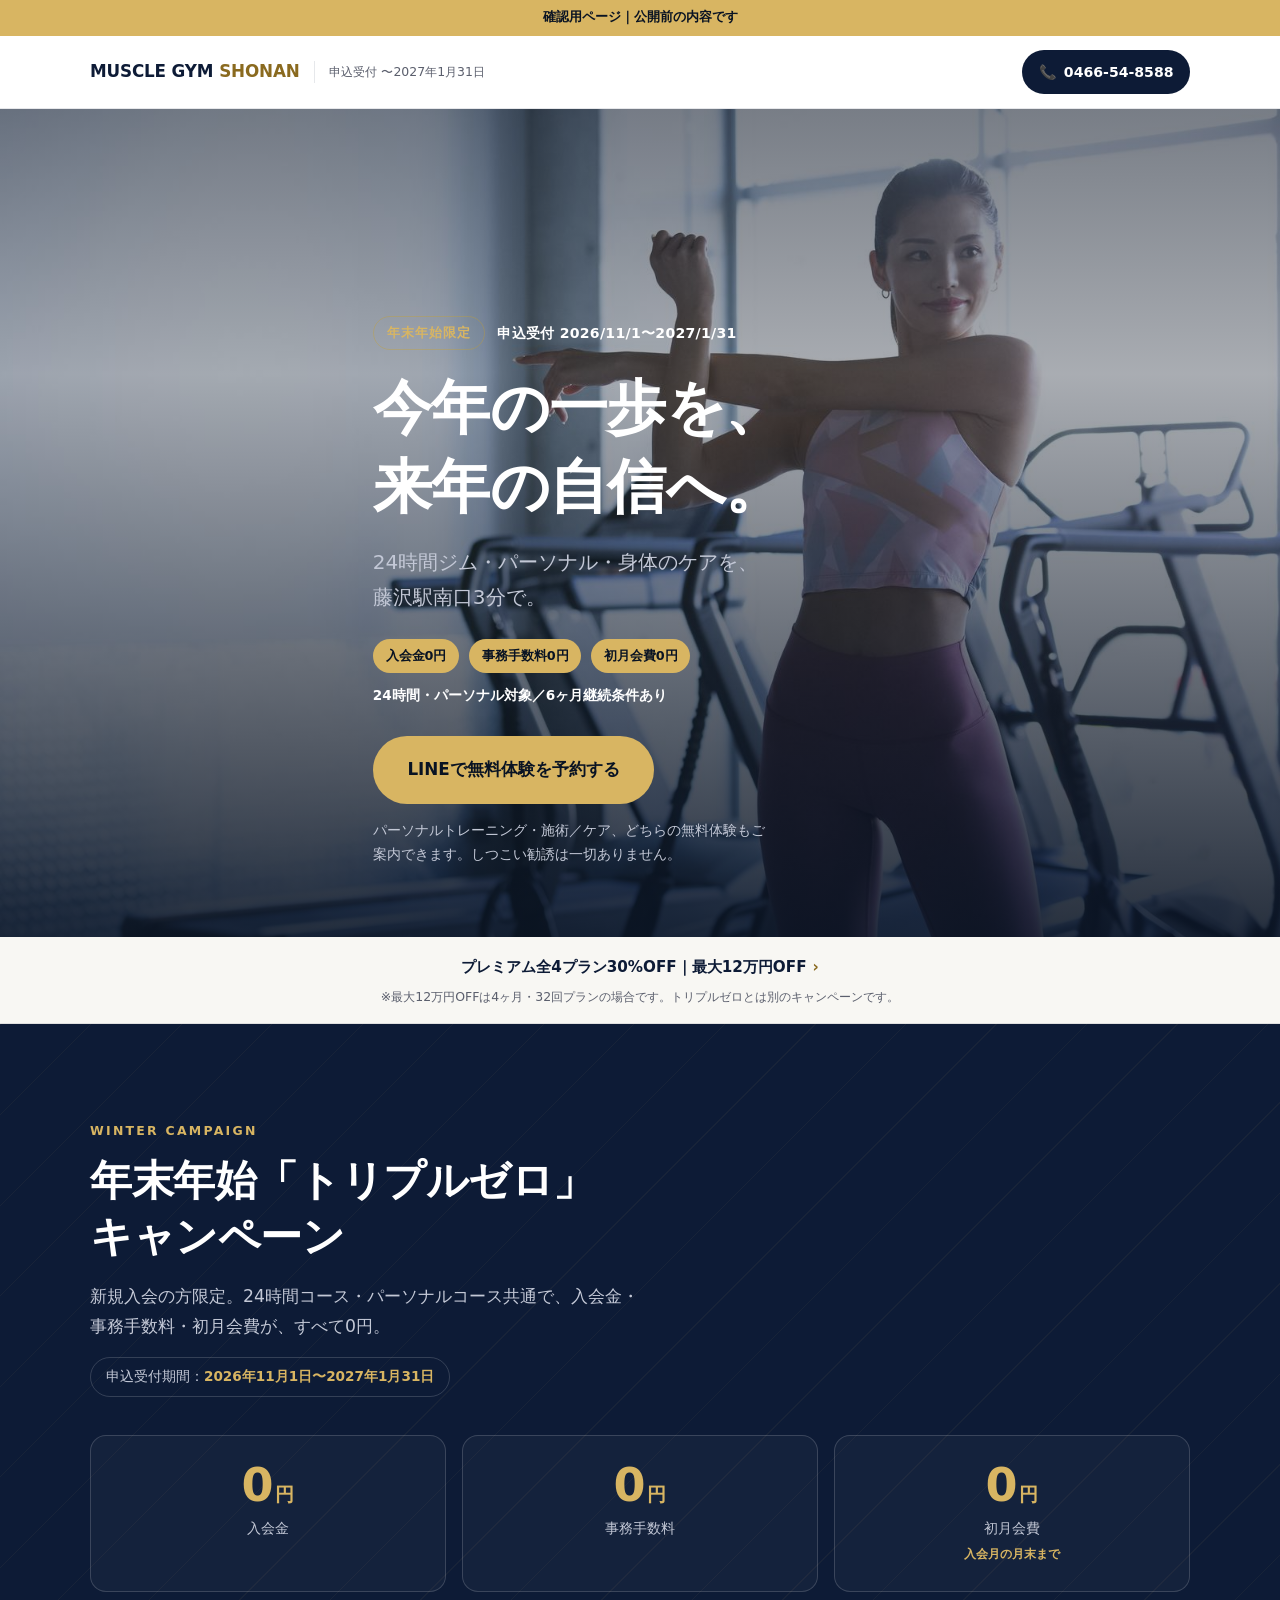
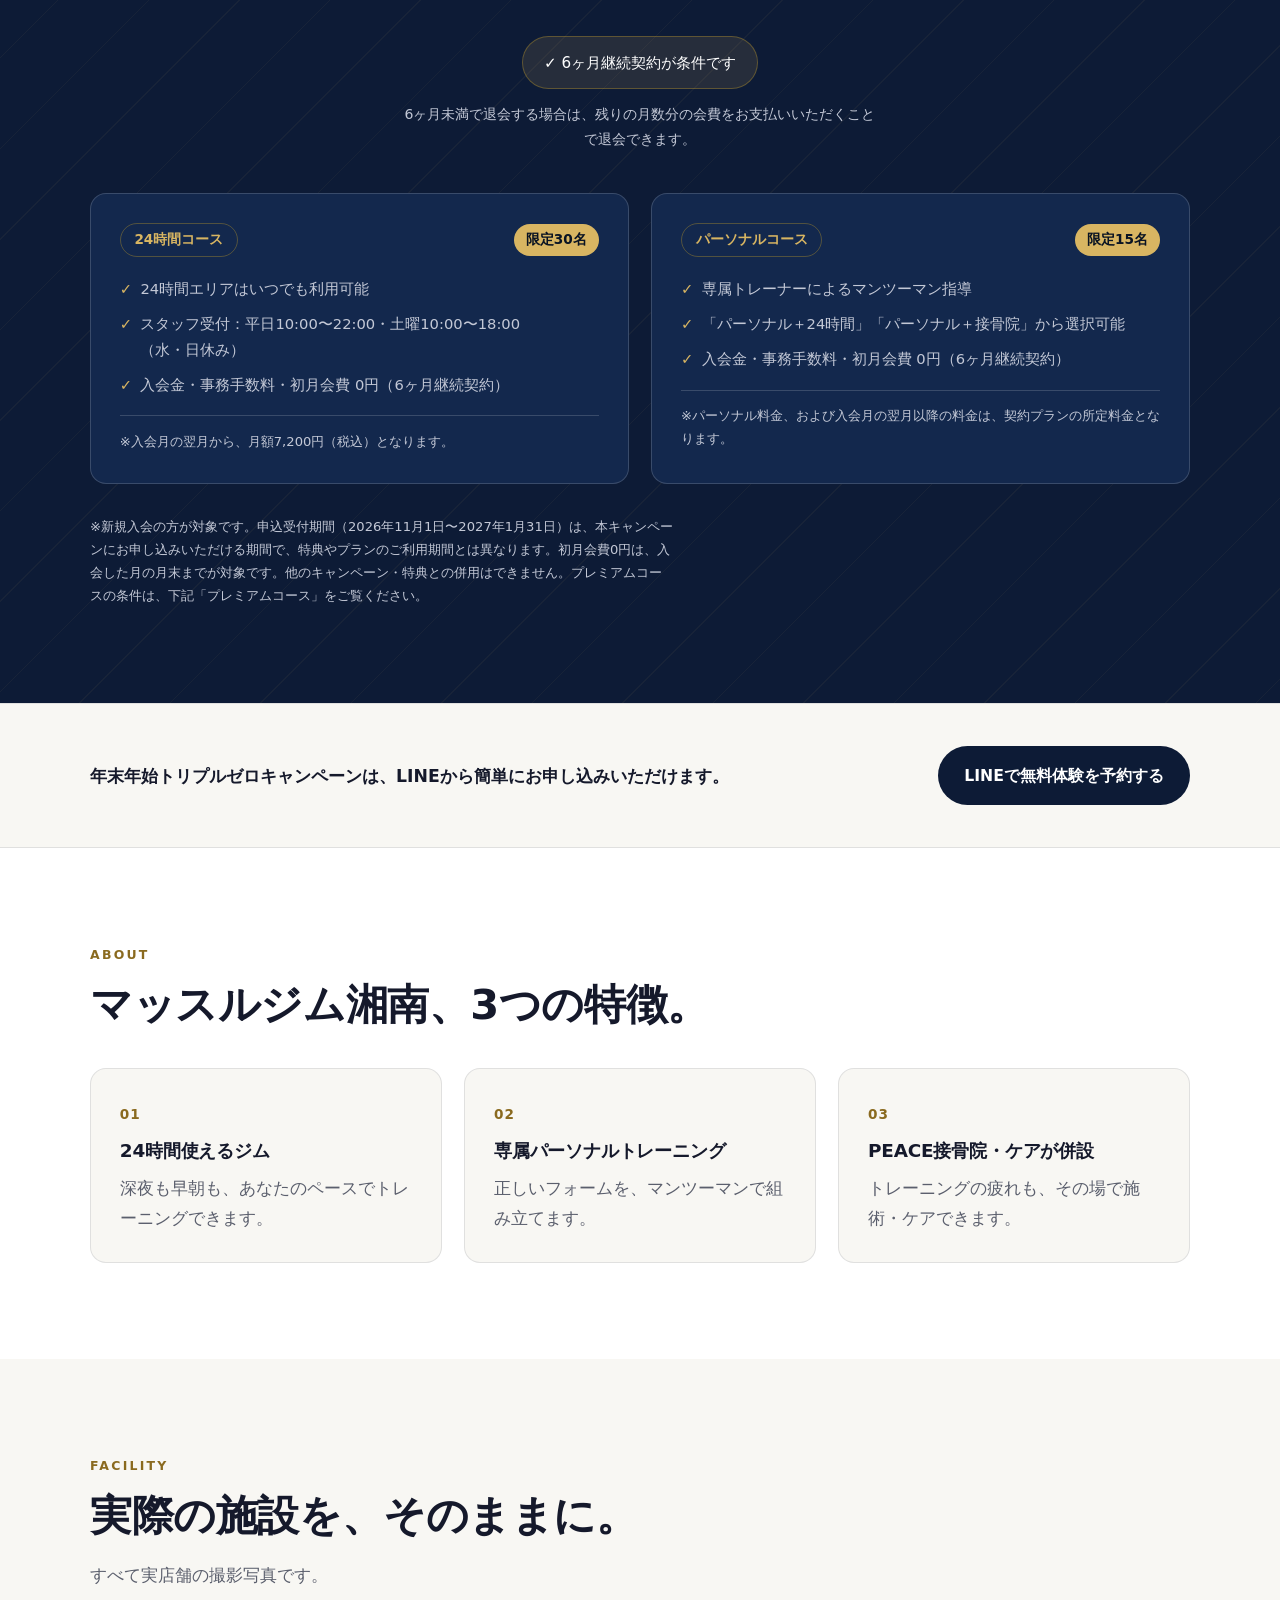
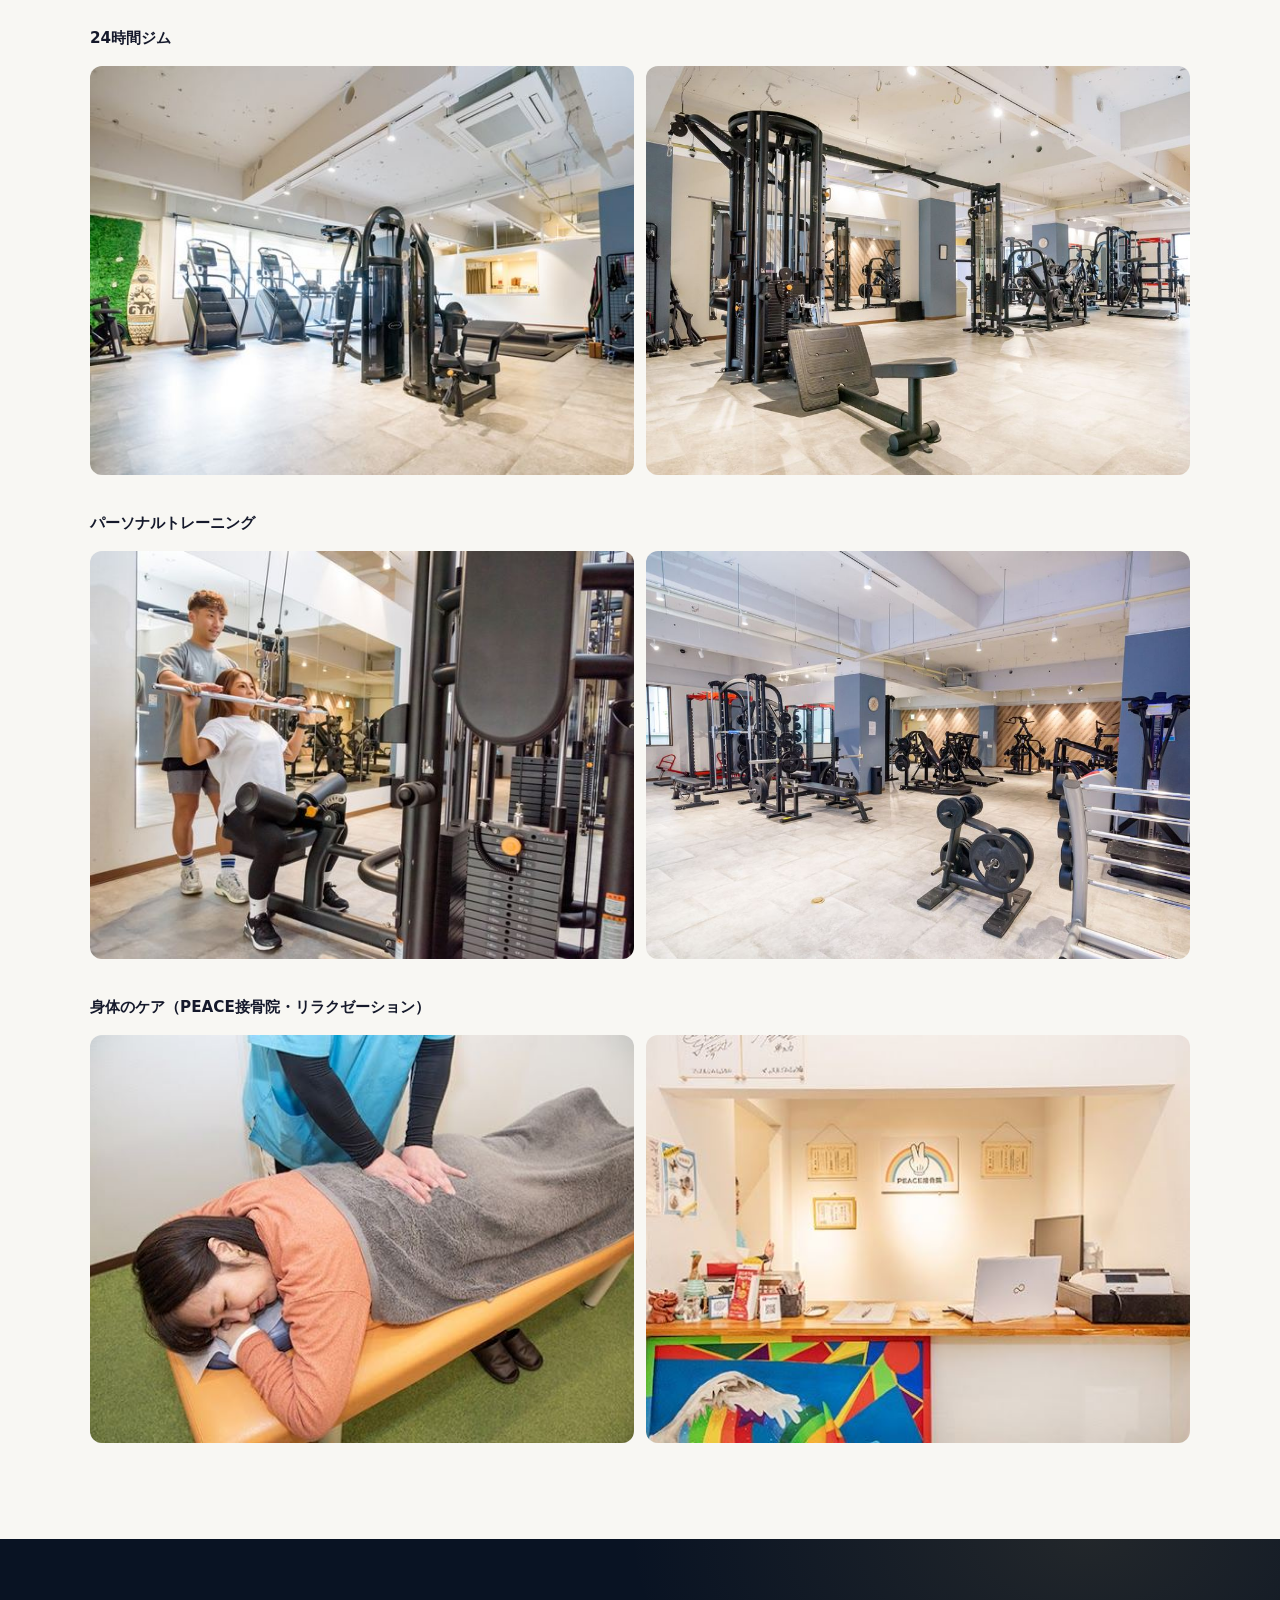
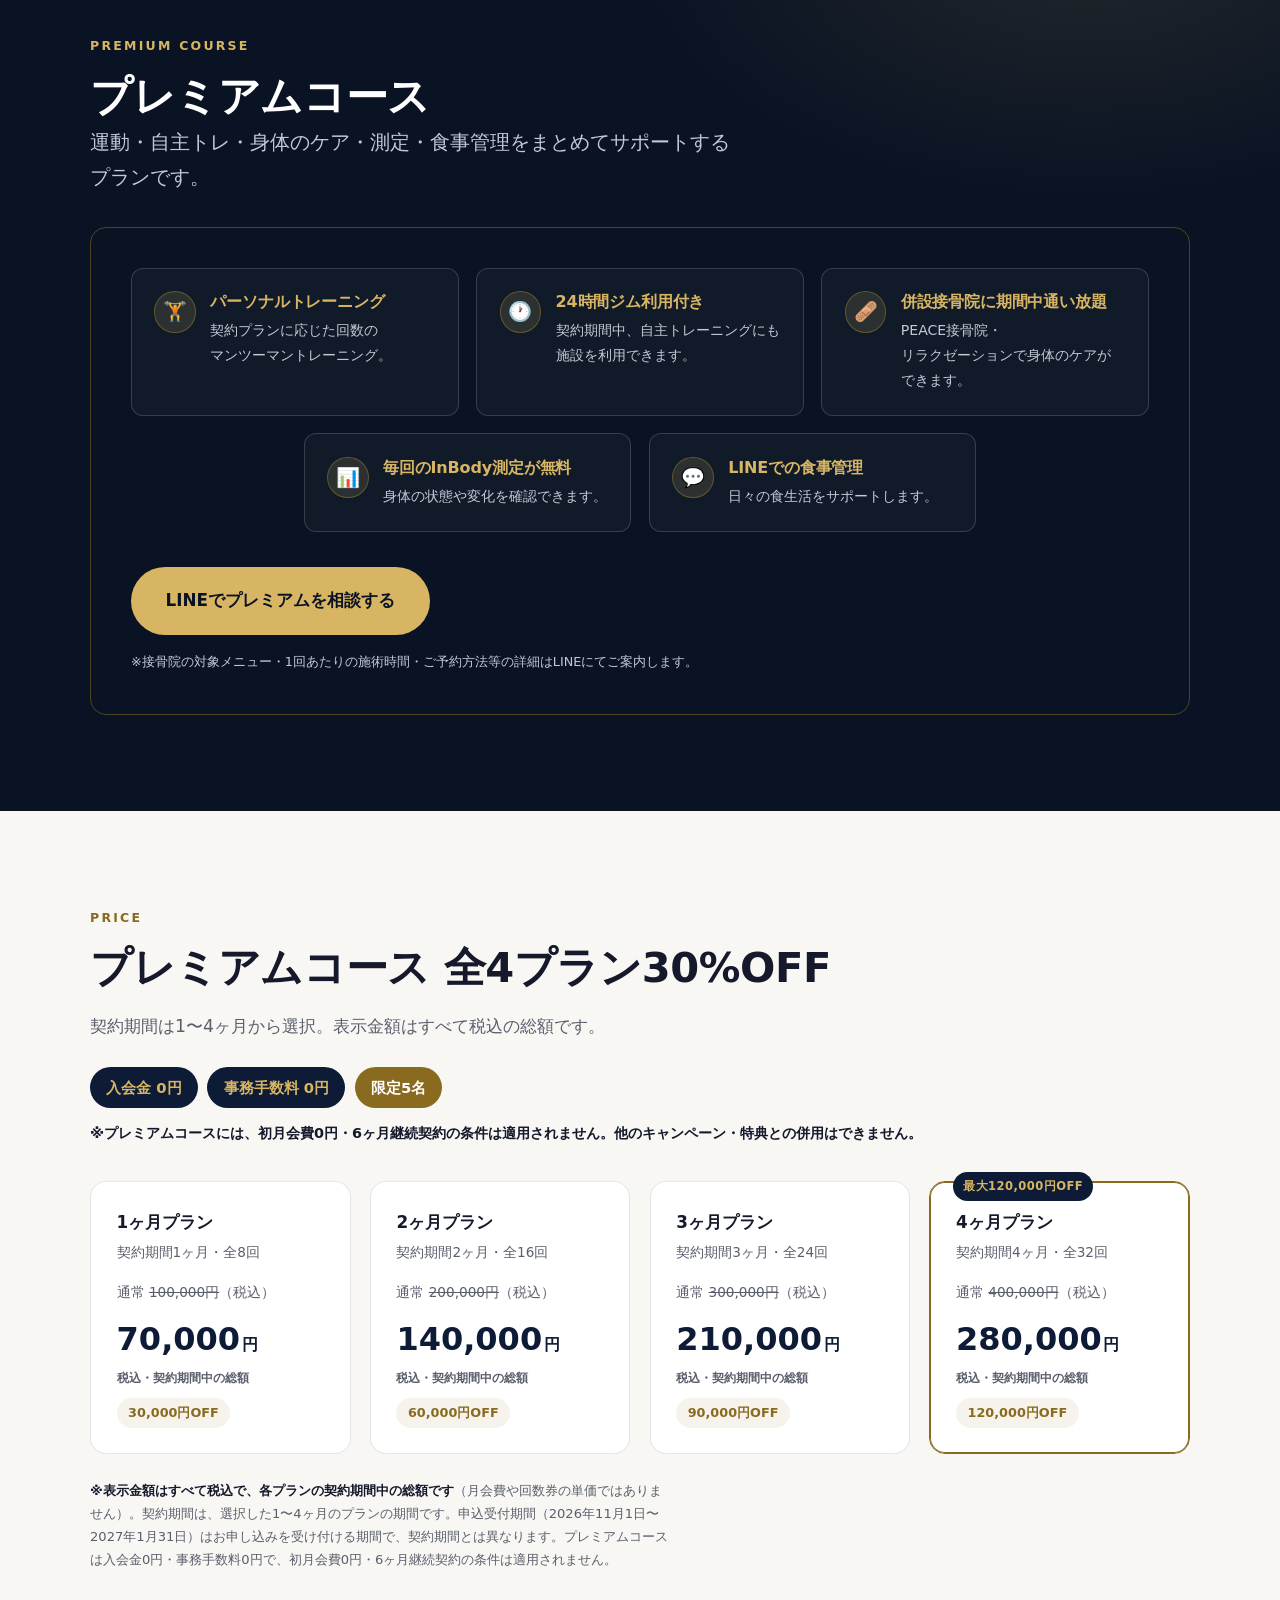
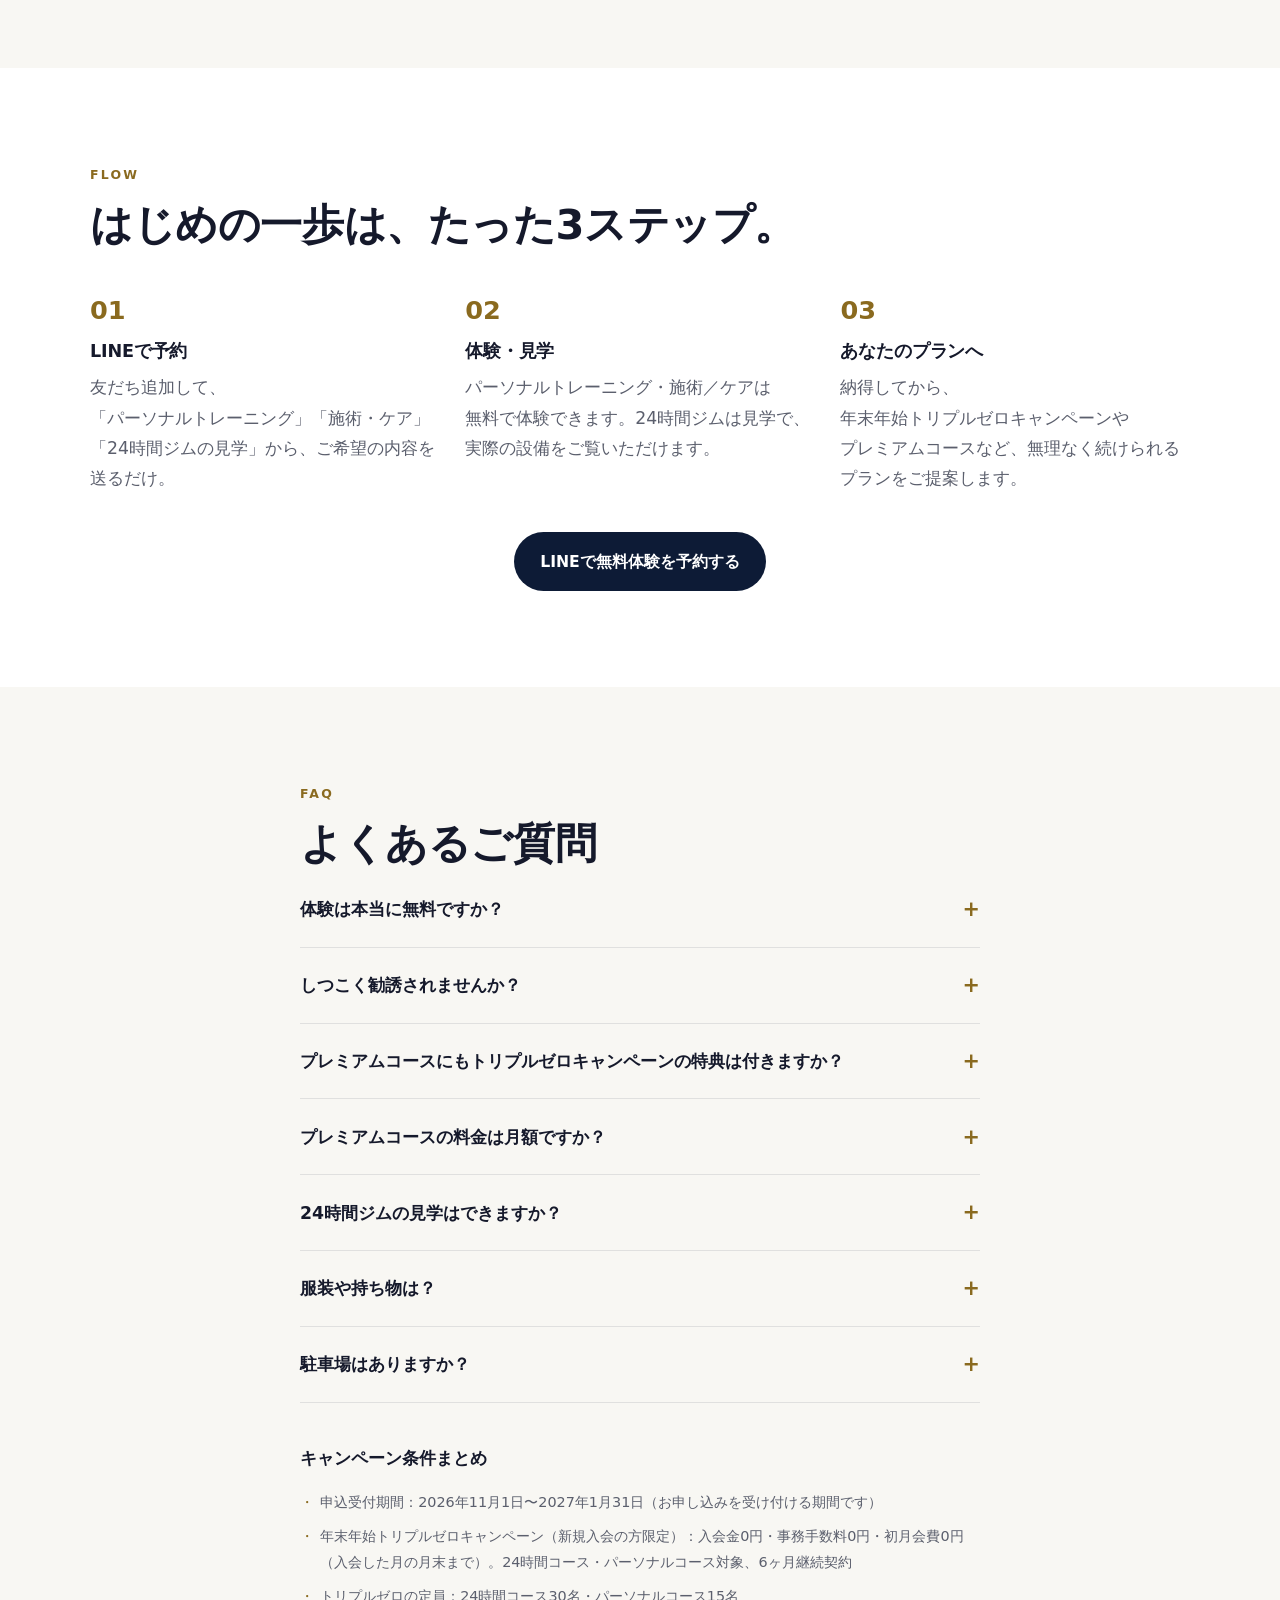
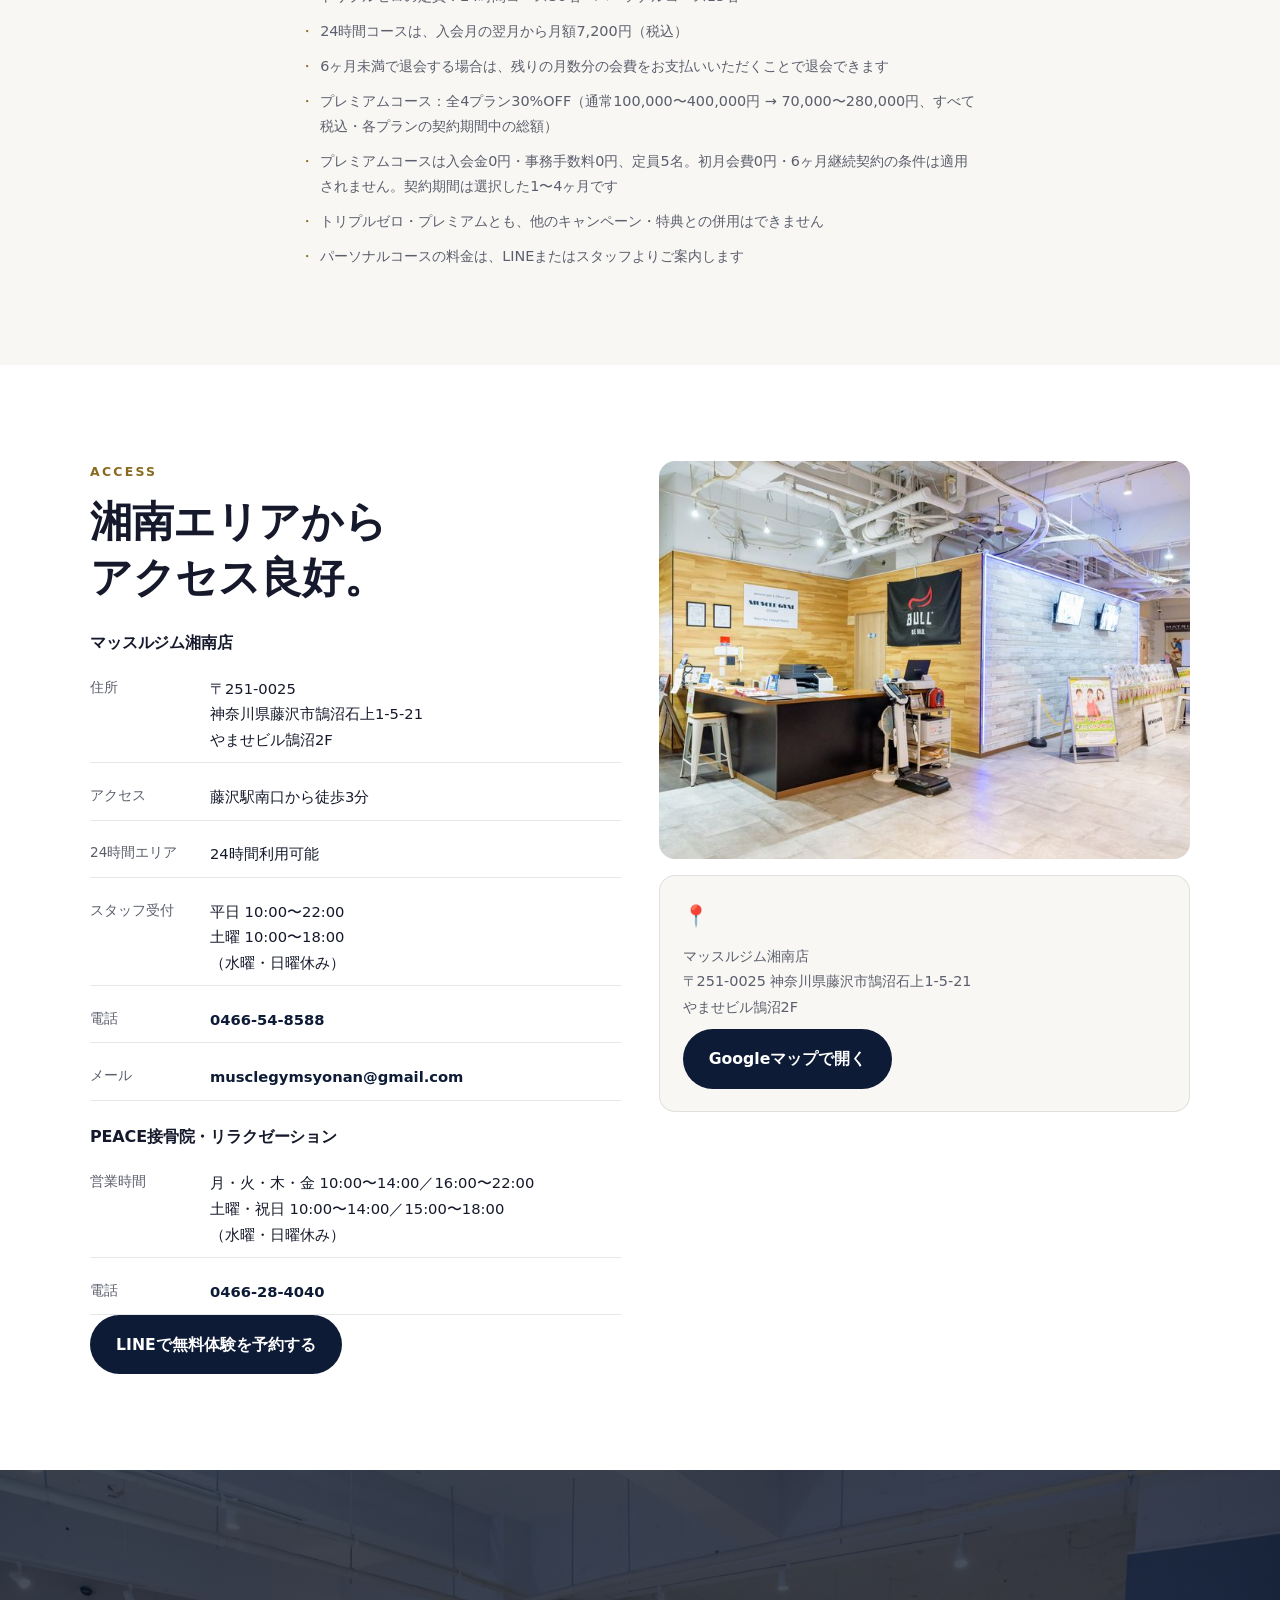
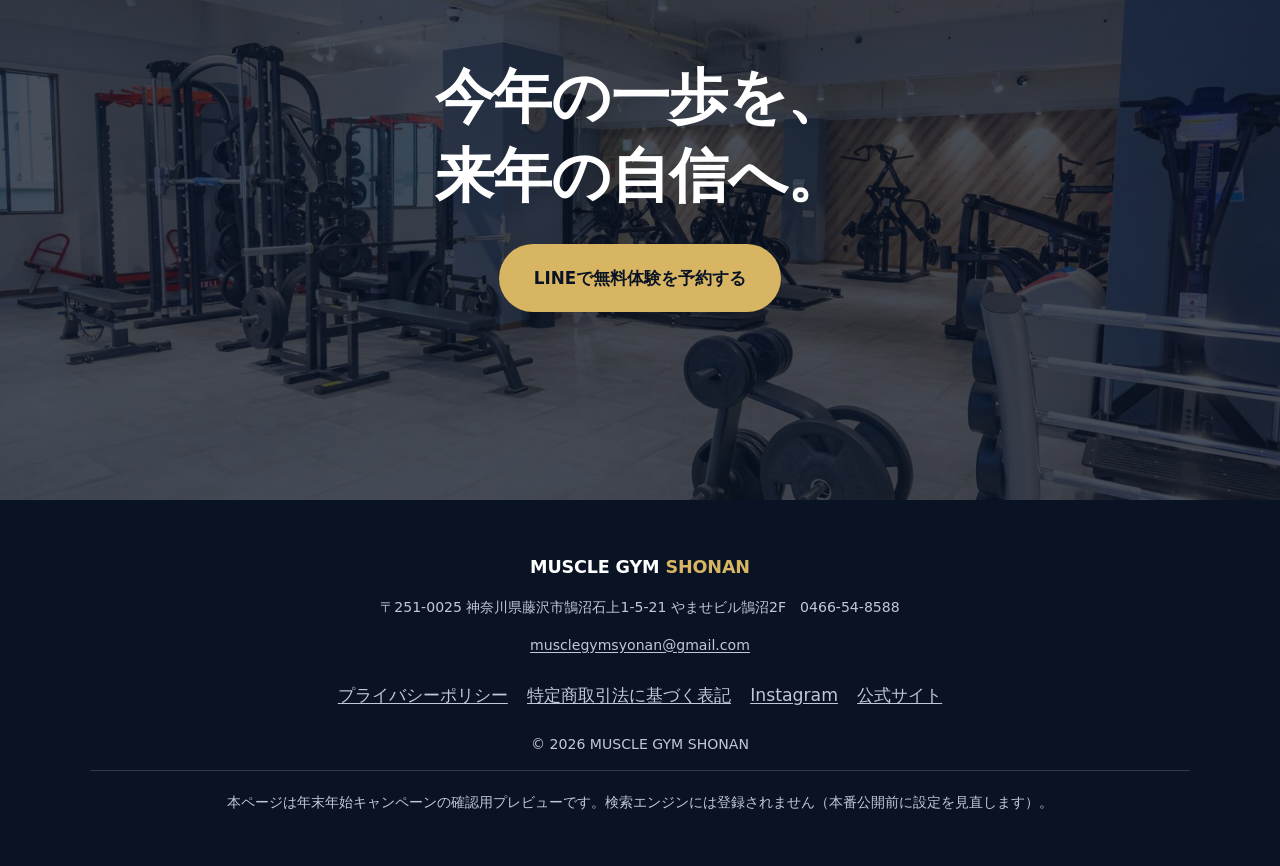
==== commit d6cc4a92: "冬LP：予約の流れとFAQに24時間ジムの見学を追加 - 予約の3ステップ：LINEで送る希望内容に「24時間ジムの見学」を追加。   ステップ2を「体験・見学」とし、無料体験はパーソナル・施術／ケア" ====
--- a/lp/winter/index.html
+++ b/lp/winter/index.html
@@ -348,17 +348,17 @@
       <li>
         <span class="flow__num">01</span>
         <h3>LINEで予約</h3>
-        <p>友だち追加して、「パーソナルトレーニング」か「施術・ケア」、ご希望の内容を送るだけ。</p>
+        <p><span class="nw">友だち追加して、</span><span class="nw">「パーソナルトレーニング」</span><span class="nw">「施術・ケア」</span><span class="nw">「24時間ジムの見学」から、</span><span class="nw">ご希望の内容を</span><span class="nw">送るだけ。</span></p>
       </li>
       <li>
         <span class="flow__num">02</span>
-        <h3>無料体験</h3>
-        <p>ご希望の内容を無料で体験。トレーニングも、施術・ケアも選べます。</p>
+        <h3>体験・見学</h3>
+        <p><span class="nw">パーソナルトレーニング・</span><span class="nw">施術／ケアは</span><span class="nw">無料で体験できます。</span><span class="nw">24時間ジムは見学で、</span><span class="nw">実際の設備を</span><span class="nw">ご覧いただけます。</span></p>
       </li>
       <li>
         <span class="flow__num">03</span>
         <h3>あなたのプランへ</h3>
-        <p>納得してから、年末年始トリプルゼロキャンペーンやプレミアムコースなど、無理なく続けられるプランをご提案します。</p>
+        <p><span class="nw">納得してから、</span><span class="nw">年末年始トリプルゼロキャンペーンや</span><span class="nw">プレミアムコースなど、</span><span class="nw">無理なく続けられる</span><span class="nw">プランをご提案します。</span></p>
       </li>
     </ol>
     <div class="wrap flow__cta">
@@ -389,6 +389,10 @@
       <details class="faq__item">
         <summary>プレミアムコースの料金は月額ですか？</summary>
         <p>いいえ、各プランの契約期間中の総額（税込）です。例えば4ヶ月・全32回のプランは、通常400,000円（税込）が30%OFFの280,000円（税込）になります。</p>
+      </details>
+      <details class="faq__item">
+        <summary>24時間ジムの見学はできますか？</summary>
+        <p><span class="nw">はい、24時間ジムの見学も</span><span class="nw">受け付けています。</span><span class="nw">LINEで「24時間ジムの見学希望」と</span><span class="nw">お送りください。</span></p>
       </details>
       <details class="faq__item">
         <summary>服装や持ち物は？</summary>
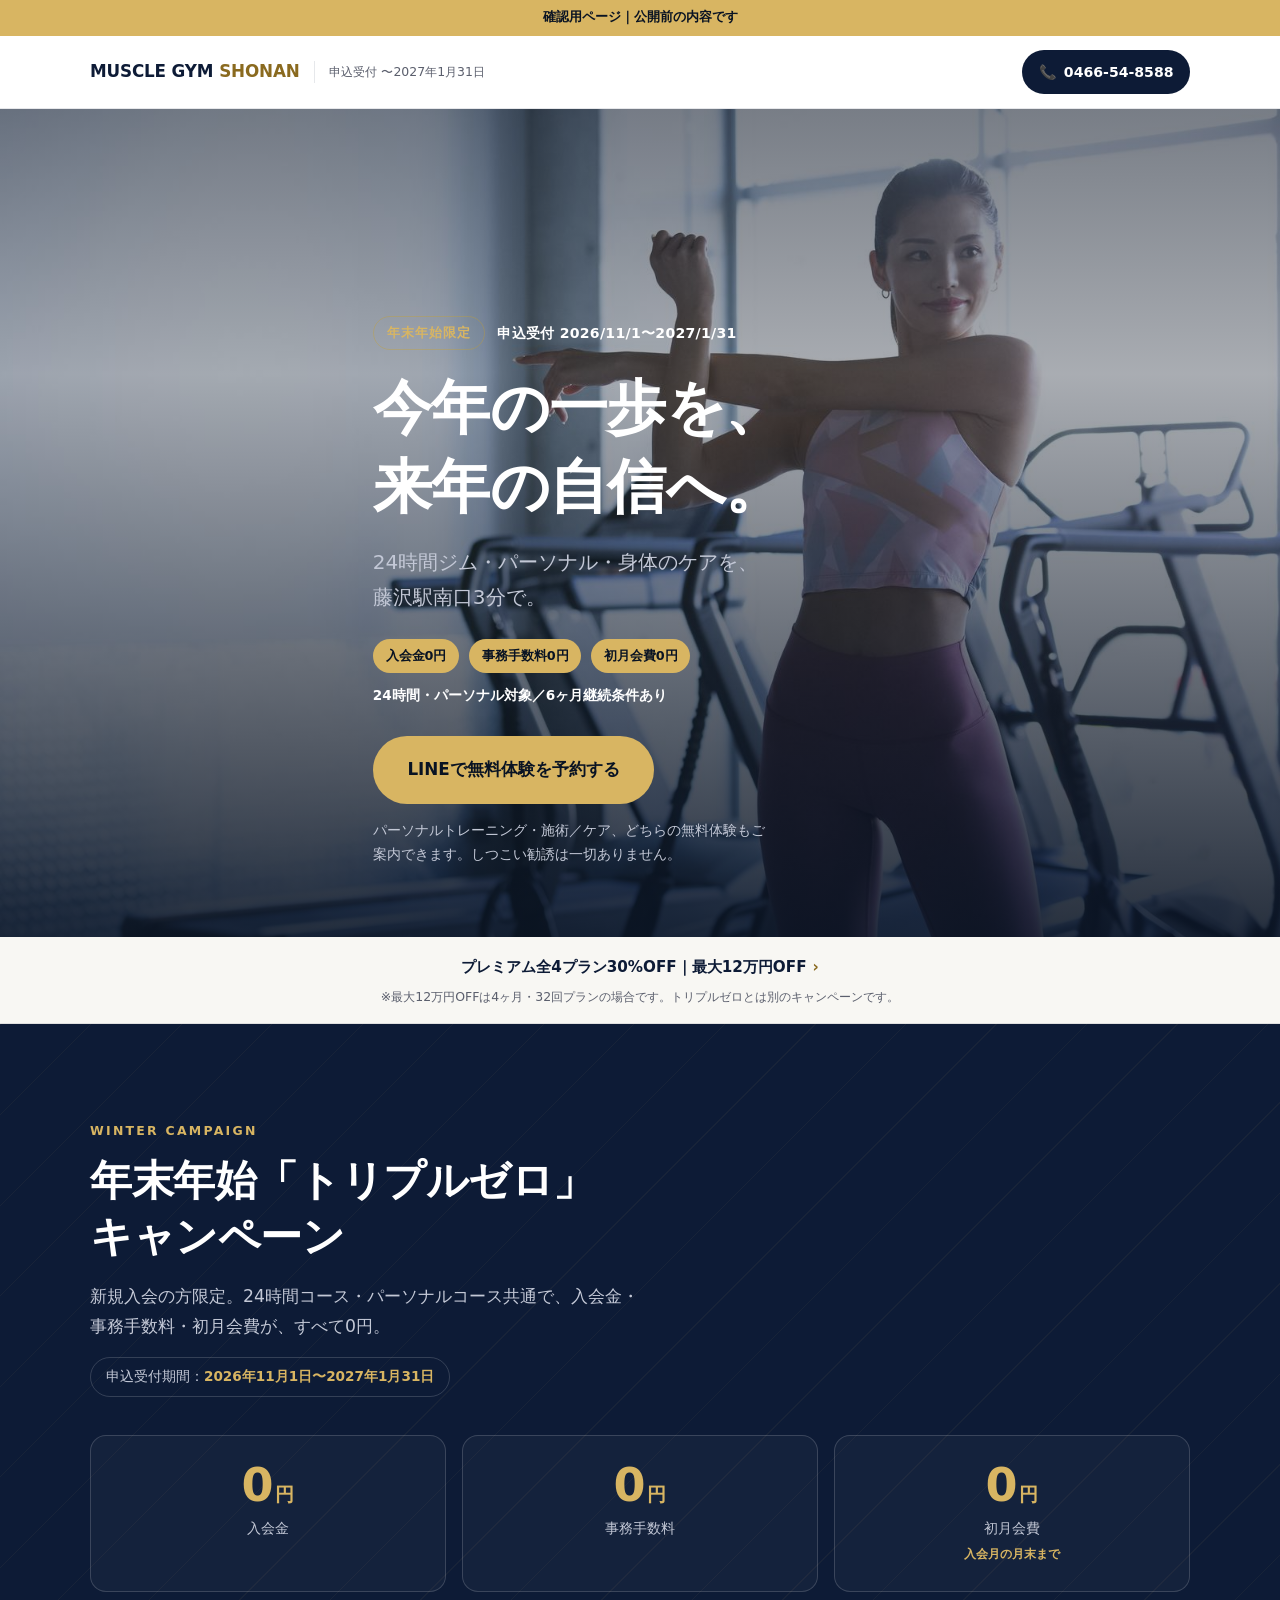
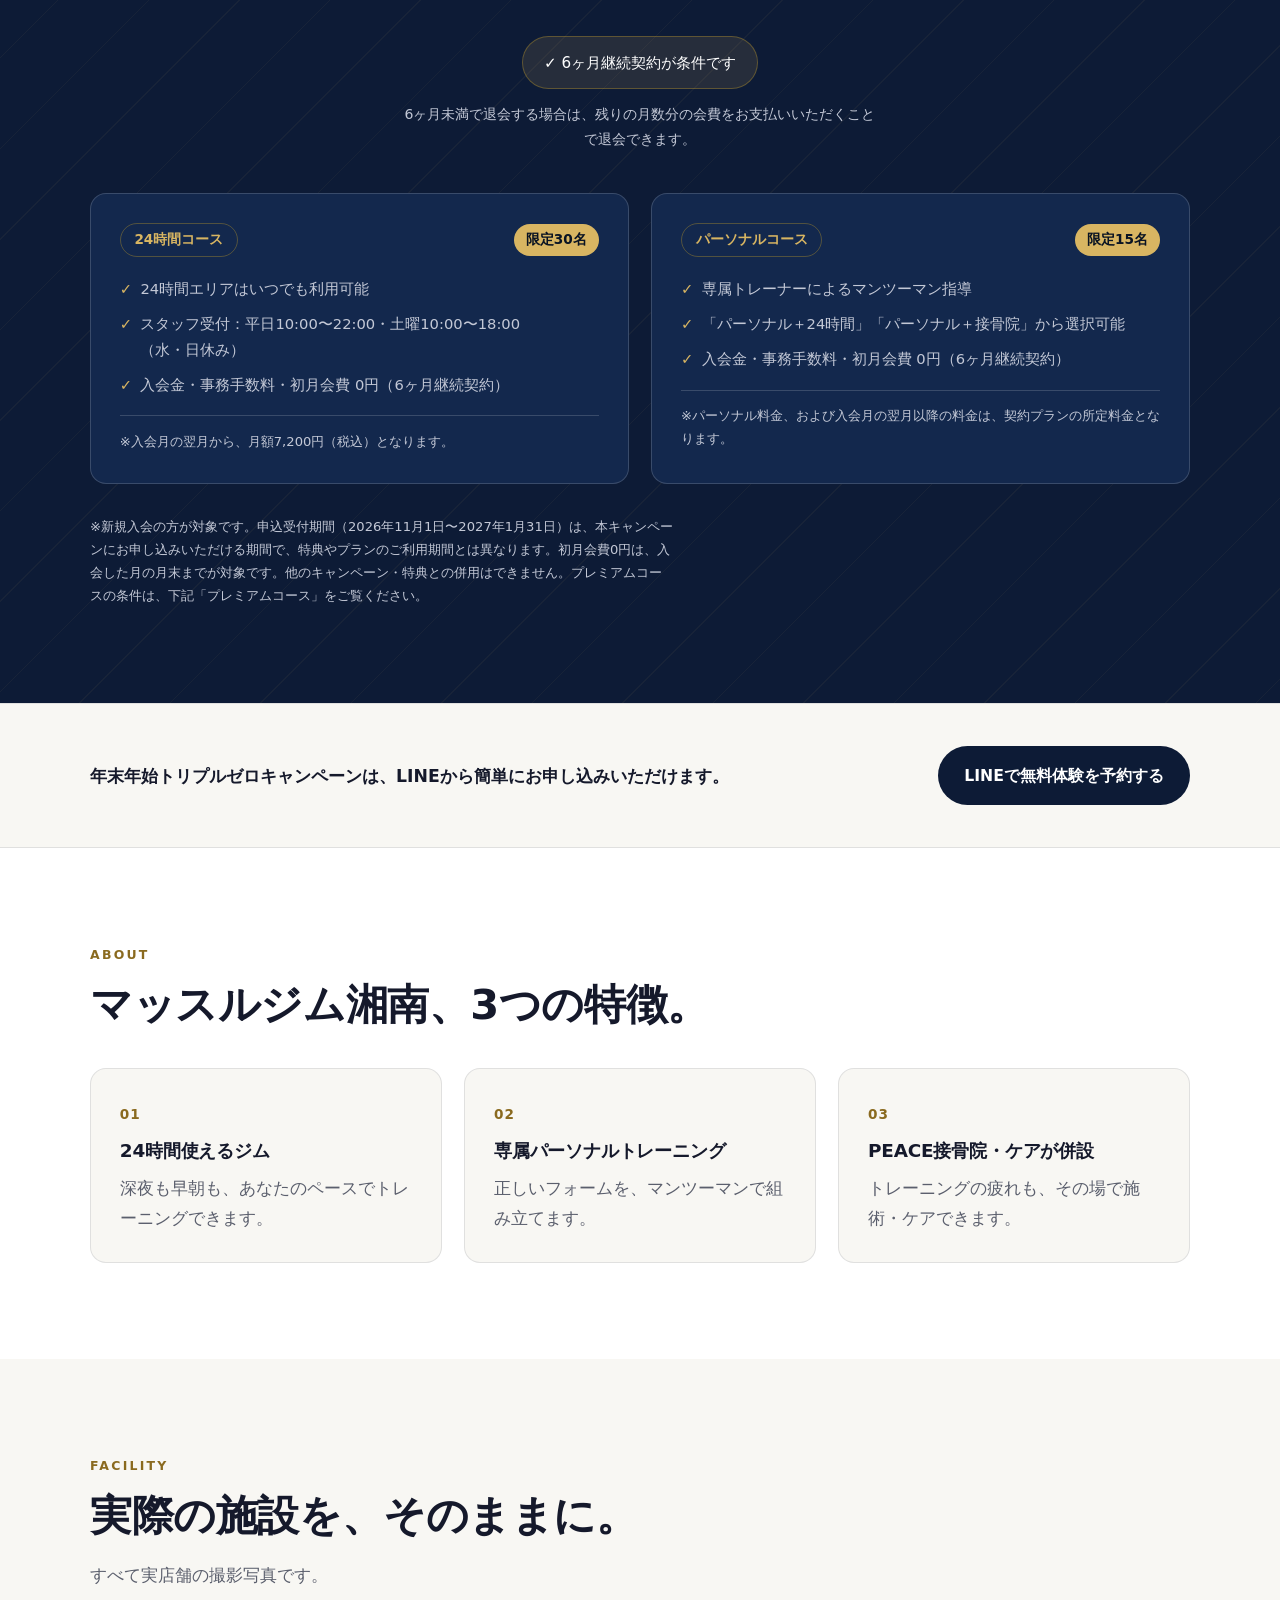
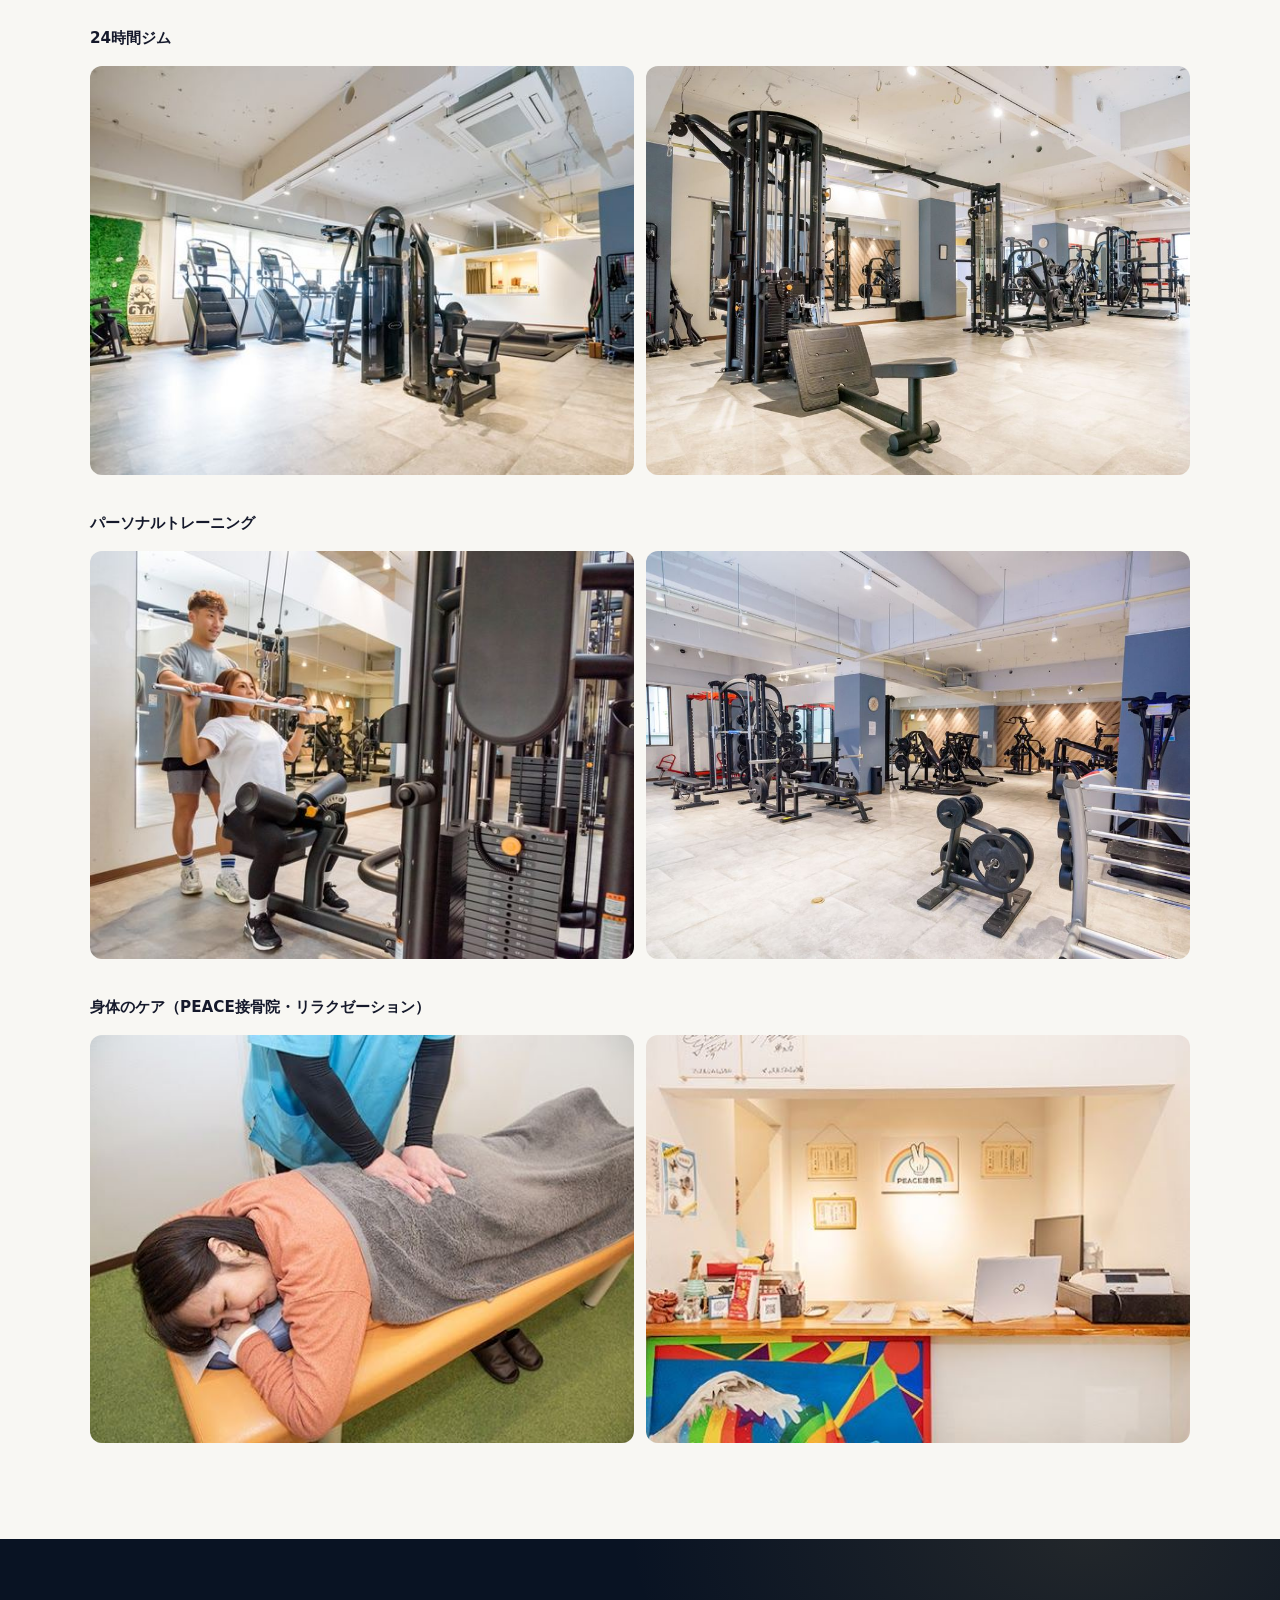
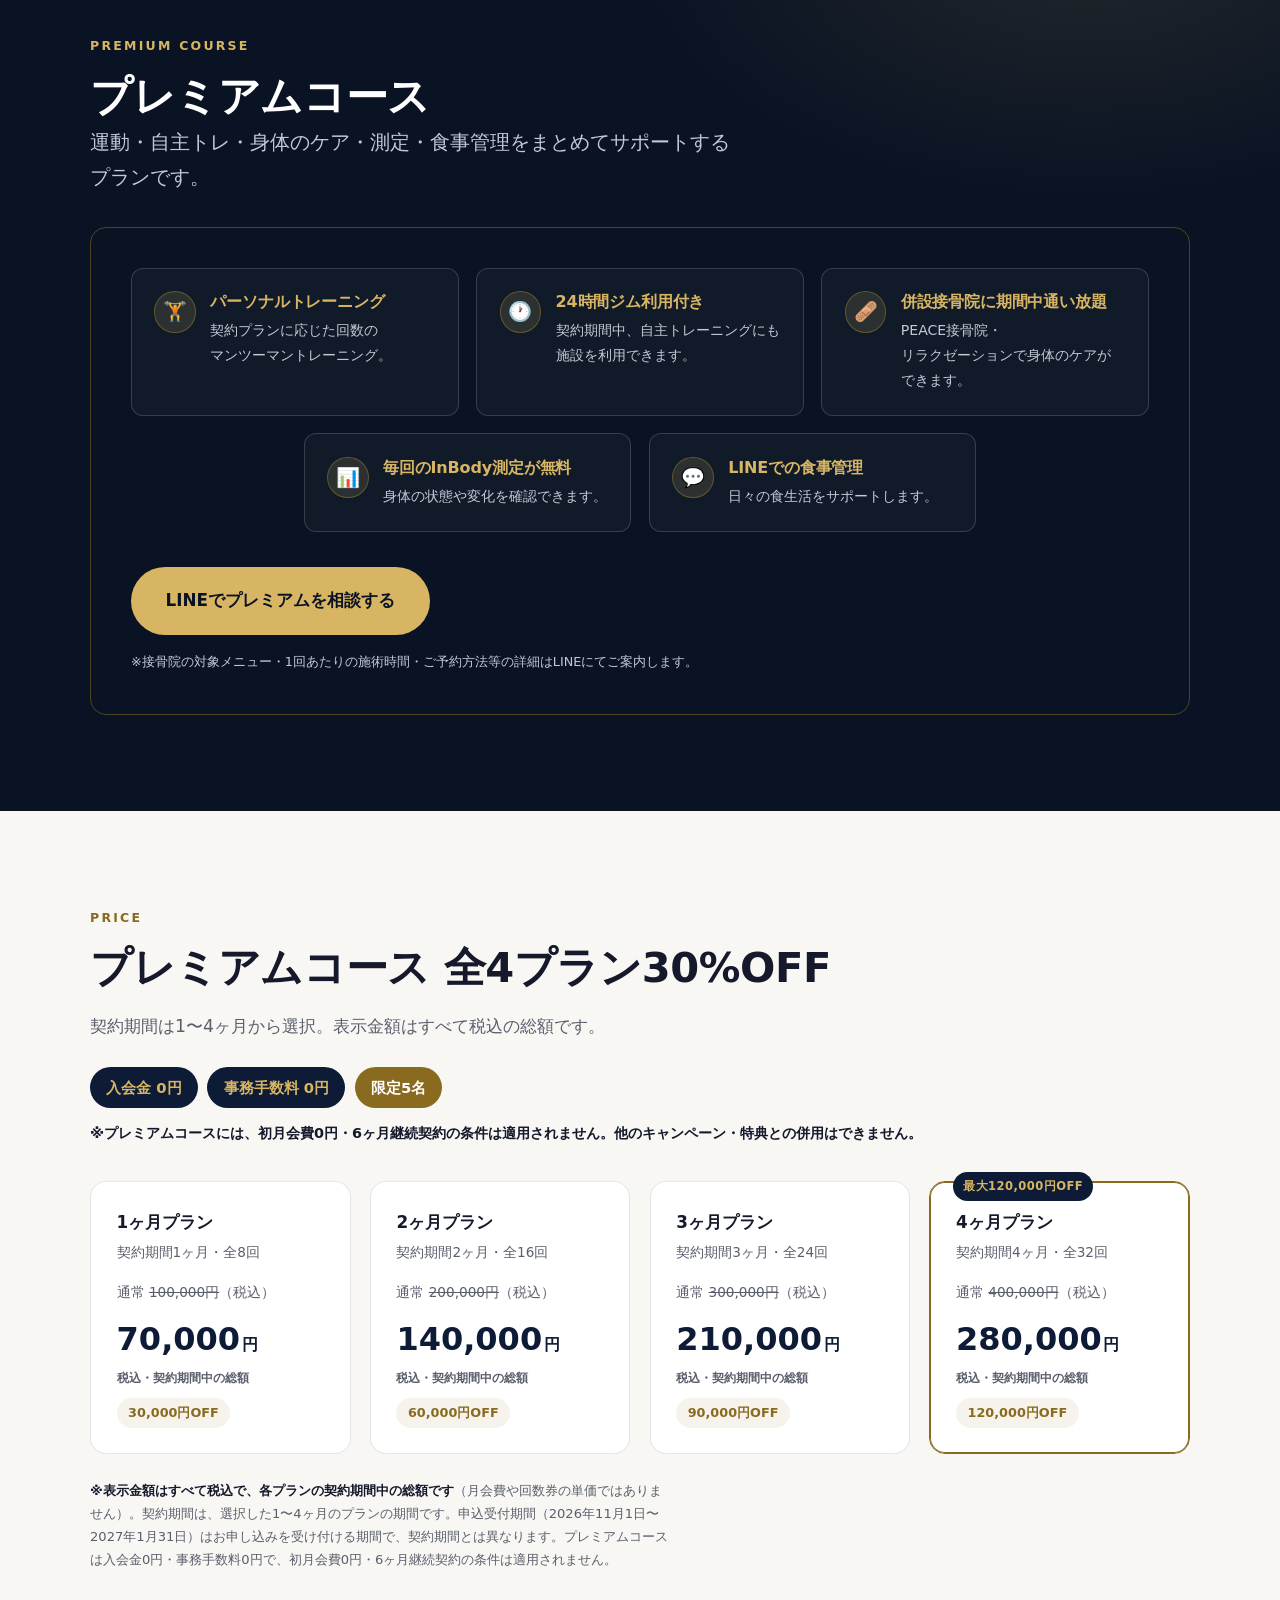
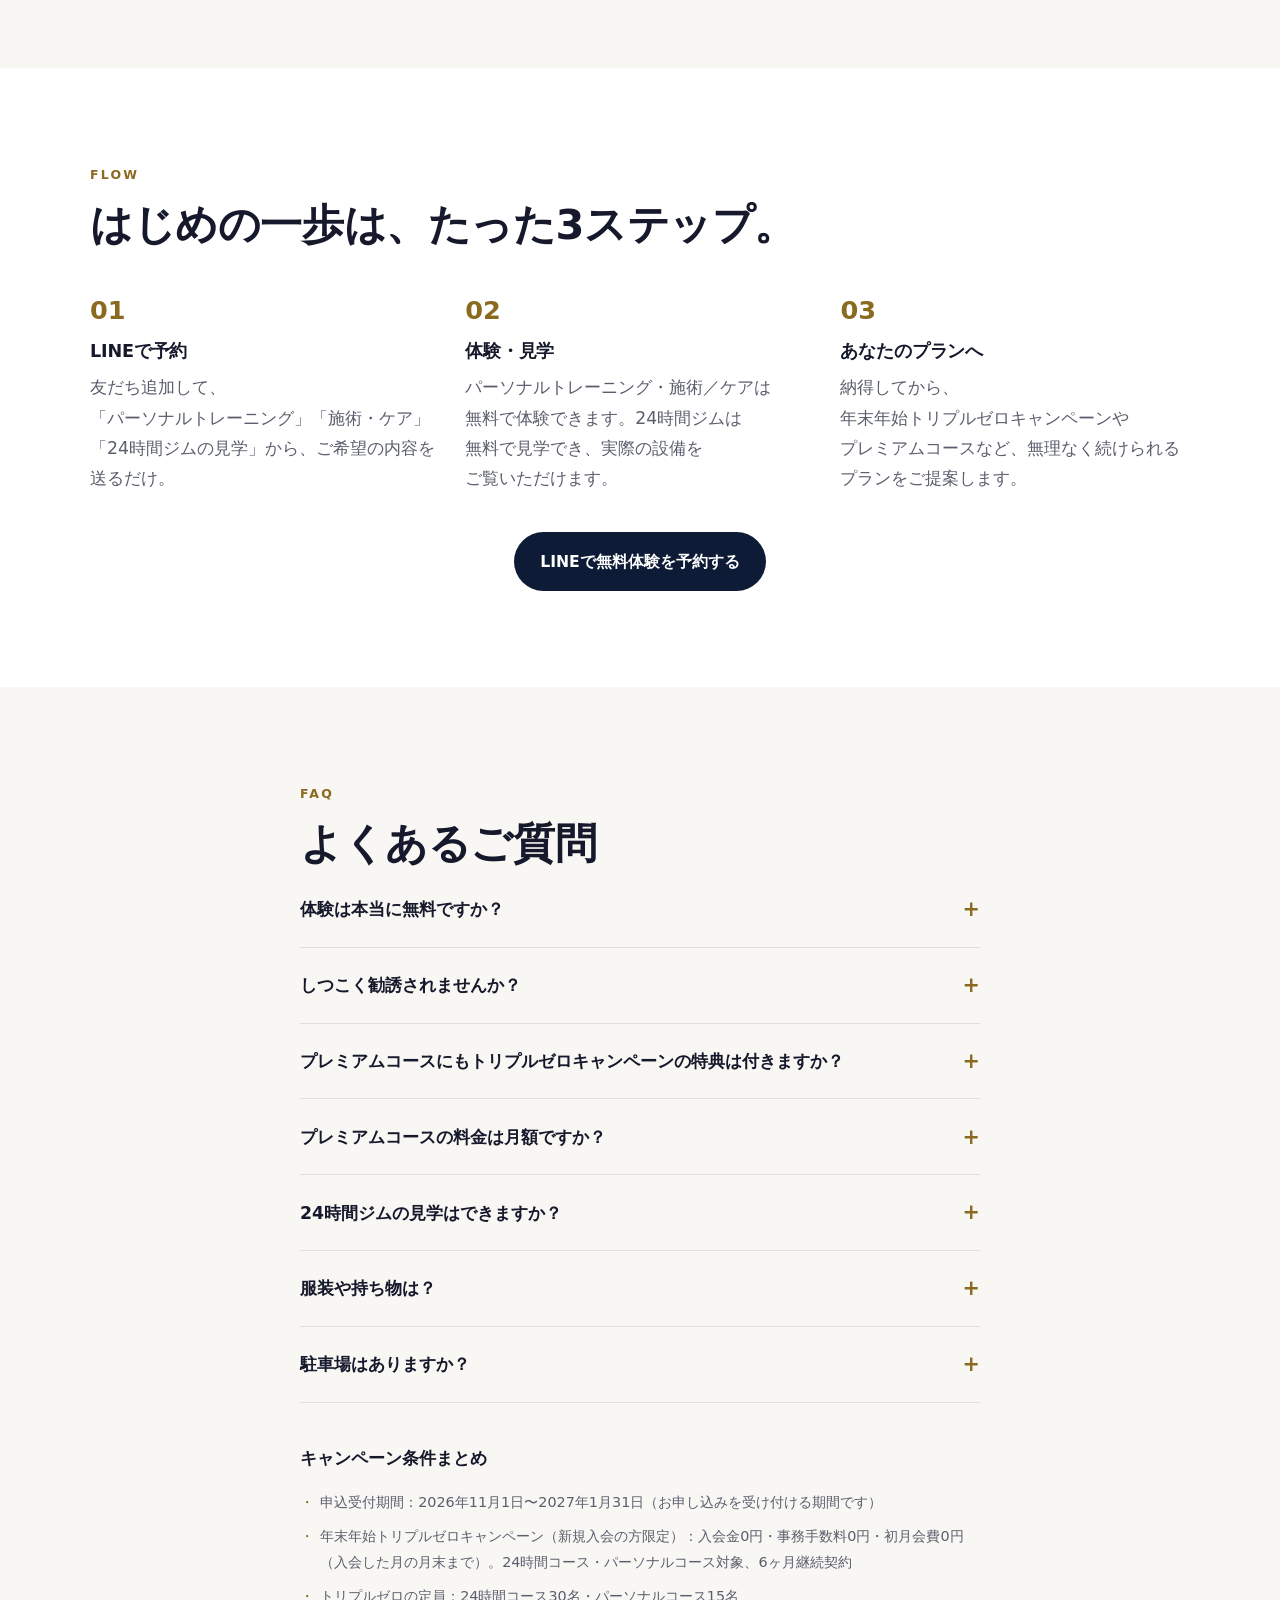
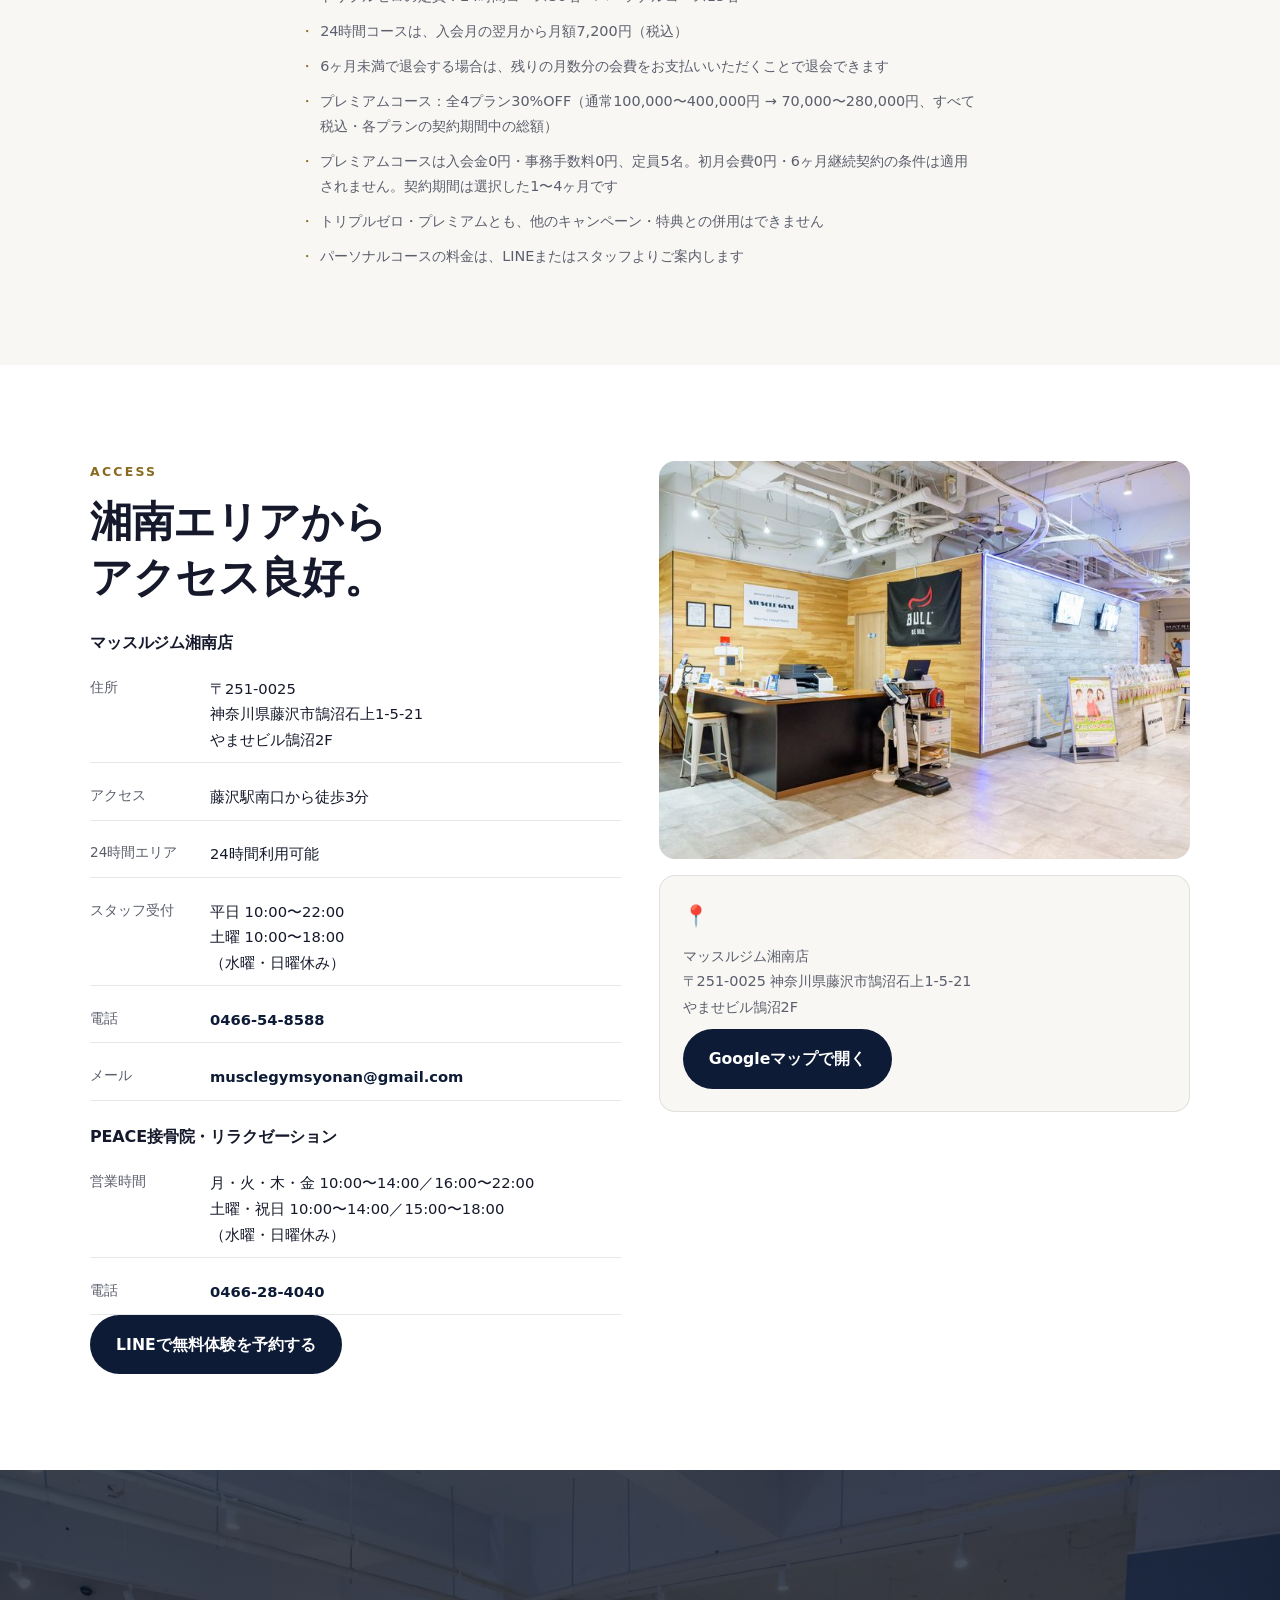
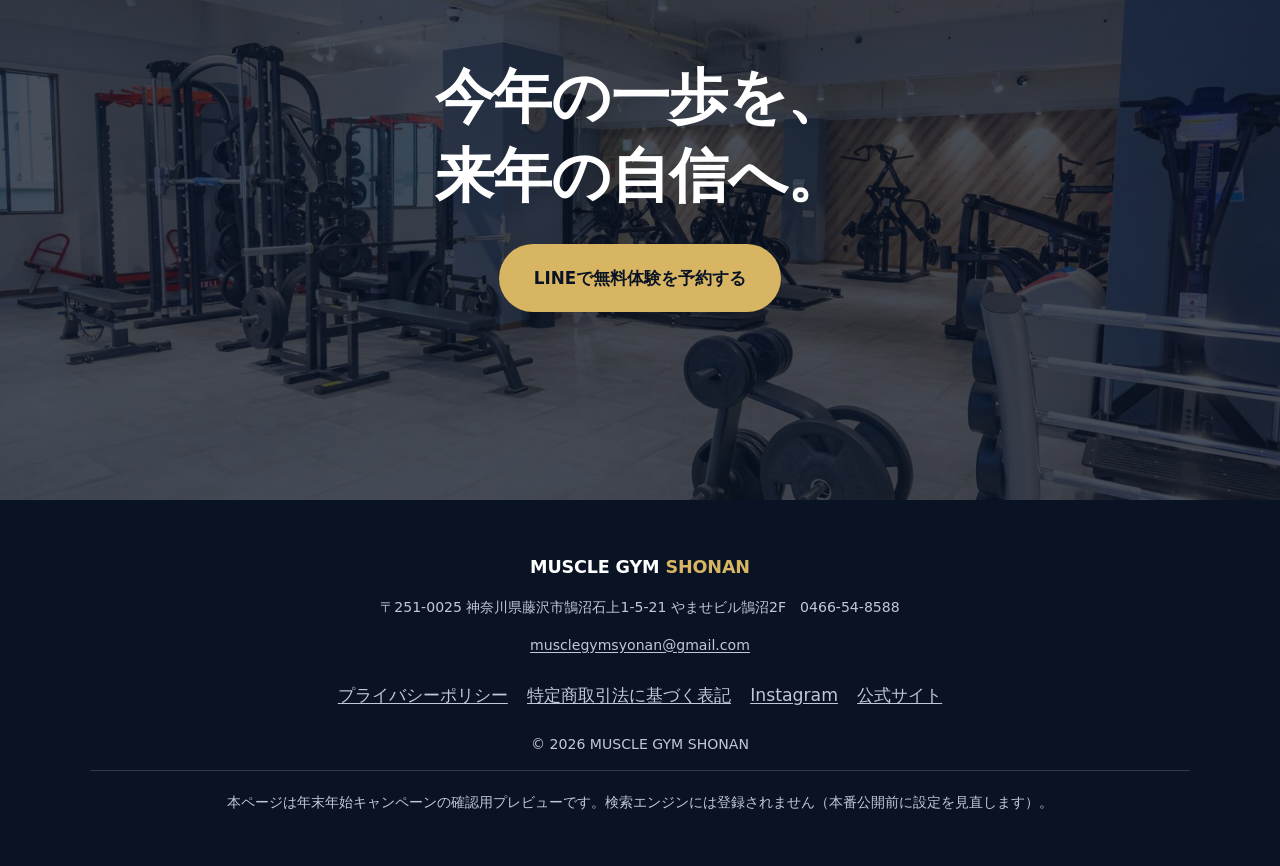
==== commit 5ce1c030: "冬LP：24時間ジムの見学が無料であることを明記 - 予約の3ステップ（ステップ2）とFAQに「無料で見学できる」旨を追加（確認済み） - lp/winter/README.md の確定事項を更新し、" ====
--- a/lp/winter/index.html
+++ b/lp/winter/index.html
@@ -353,7 +353,7 @@
       <li>
         <span class="flow__num">02</span>
         <h3>体験・見学</h3>
-        <p><span class="nw">パーソナルトレーニング・</span><span class="nw">施術／ケアは</span><span class="nw">無料で体験できます。</span><span class="nw">24時間ジムは見学で、</span><span class="nw">実際の設備を</span><span class="nw">ご覧いただけます。</span></p>
+        <p><span class="nw">パーソナルトレーニング・</span><span class="nw">施術／ケアは</span><span class="nw">無料で体験できます。</span><span class="nw">24時間ジムは</span><span class="nw">無料で見学でき、</span><span class="nw">実際の設備を</span><span class="nw">ご覧いただけます。</span></p>
       </li>
       <li>
         <span class="flow__num">03</span>
@@ -392,7 +392,7 @@
       </details>
       <details class="faq__item">
         <summary>24時間ジムの見学はできますか？</summary>
-        <p><span class="nw">はい、24時間ジムの見学も</span><span class="nw">受け付けています。</span><span class="nw">LINEで「24時間ジムの見学希望」と</span><span class="nw">お送りください。</span></p>
+        <p><span class="nw">はい、24時間ジムの見学も</span><span class="nw">無料で受け付けています。</span><span class="nw">LINEで「24時間ジムの見学希望」と</span><span class="nw">お送りください。</span></p>
       </details>
       <details class="faq__item">
         <summary>服装や持ち物は？</summary>
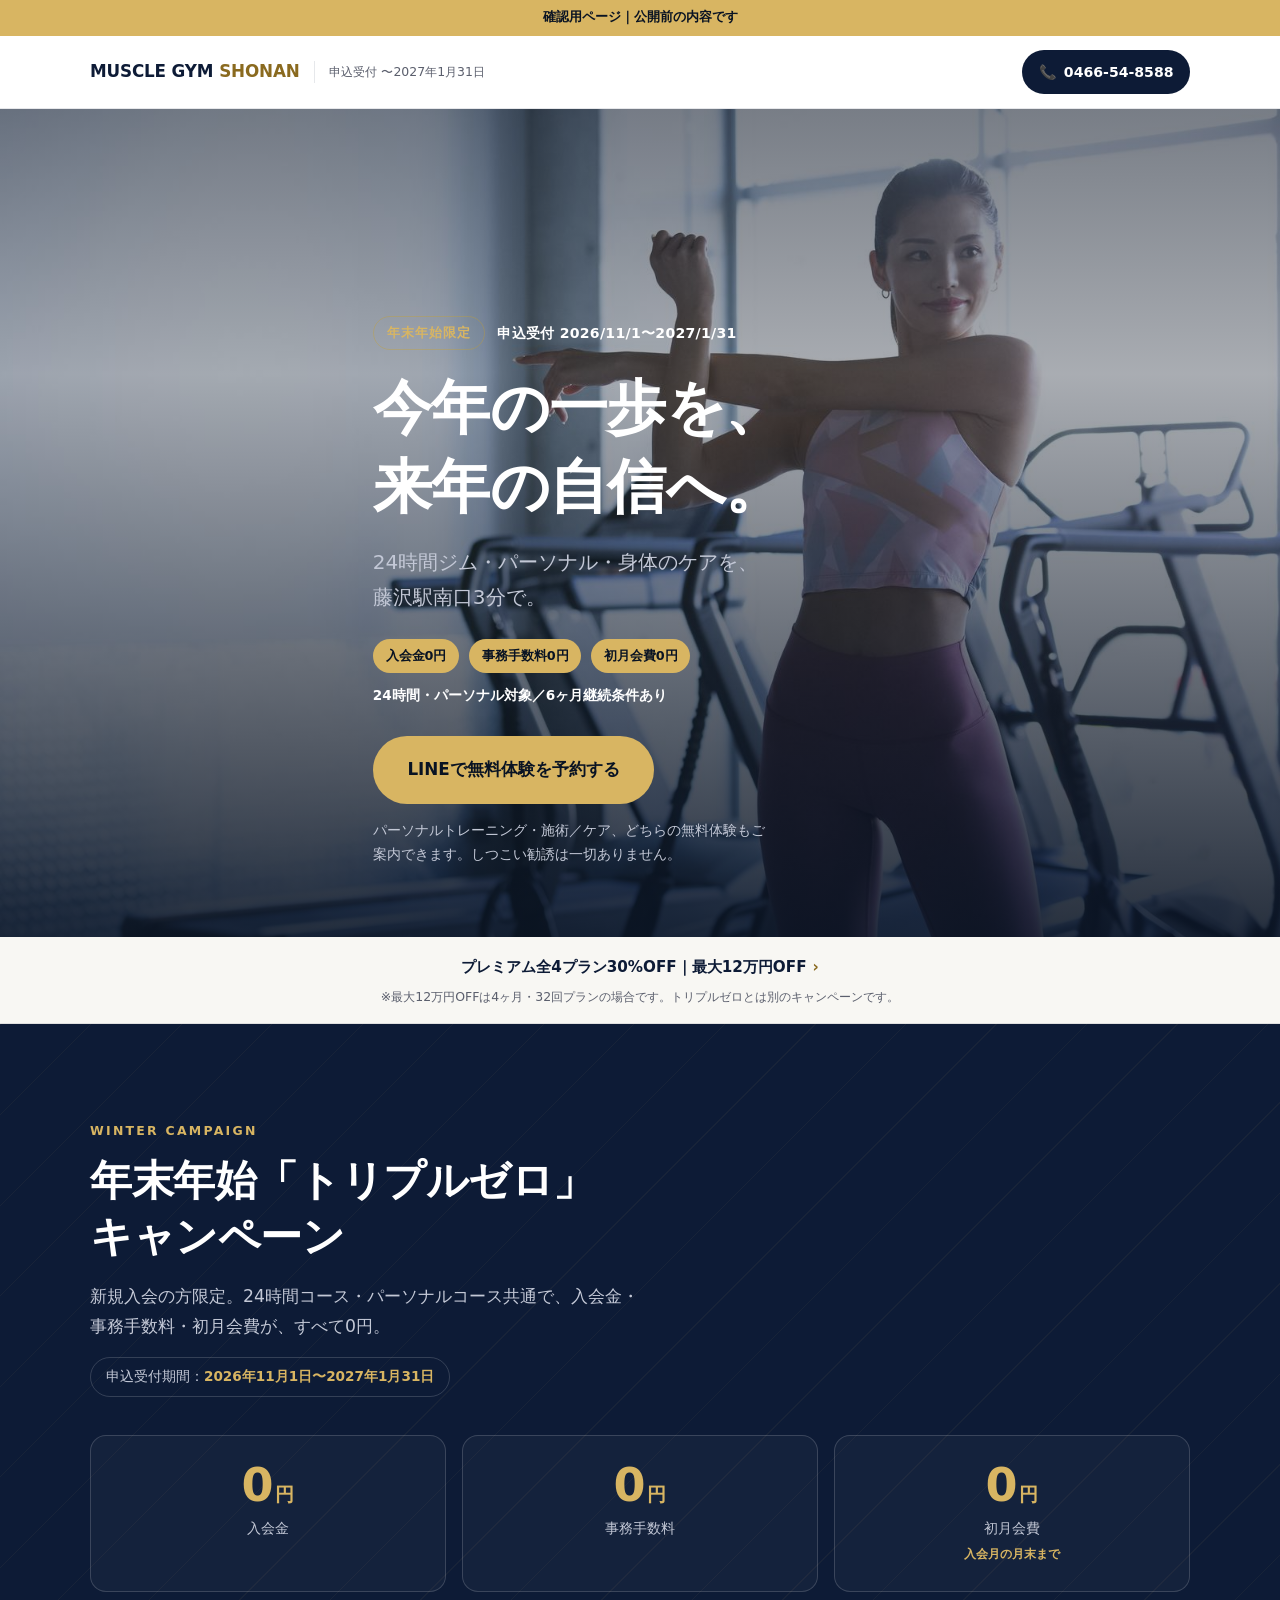
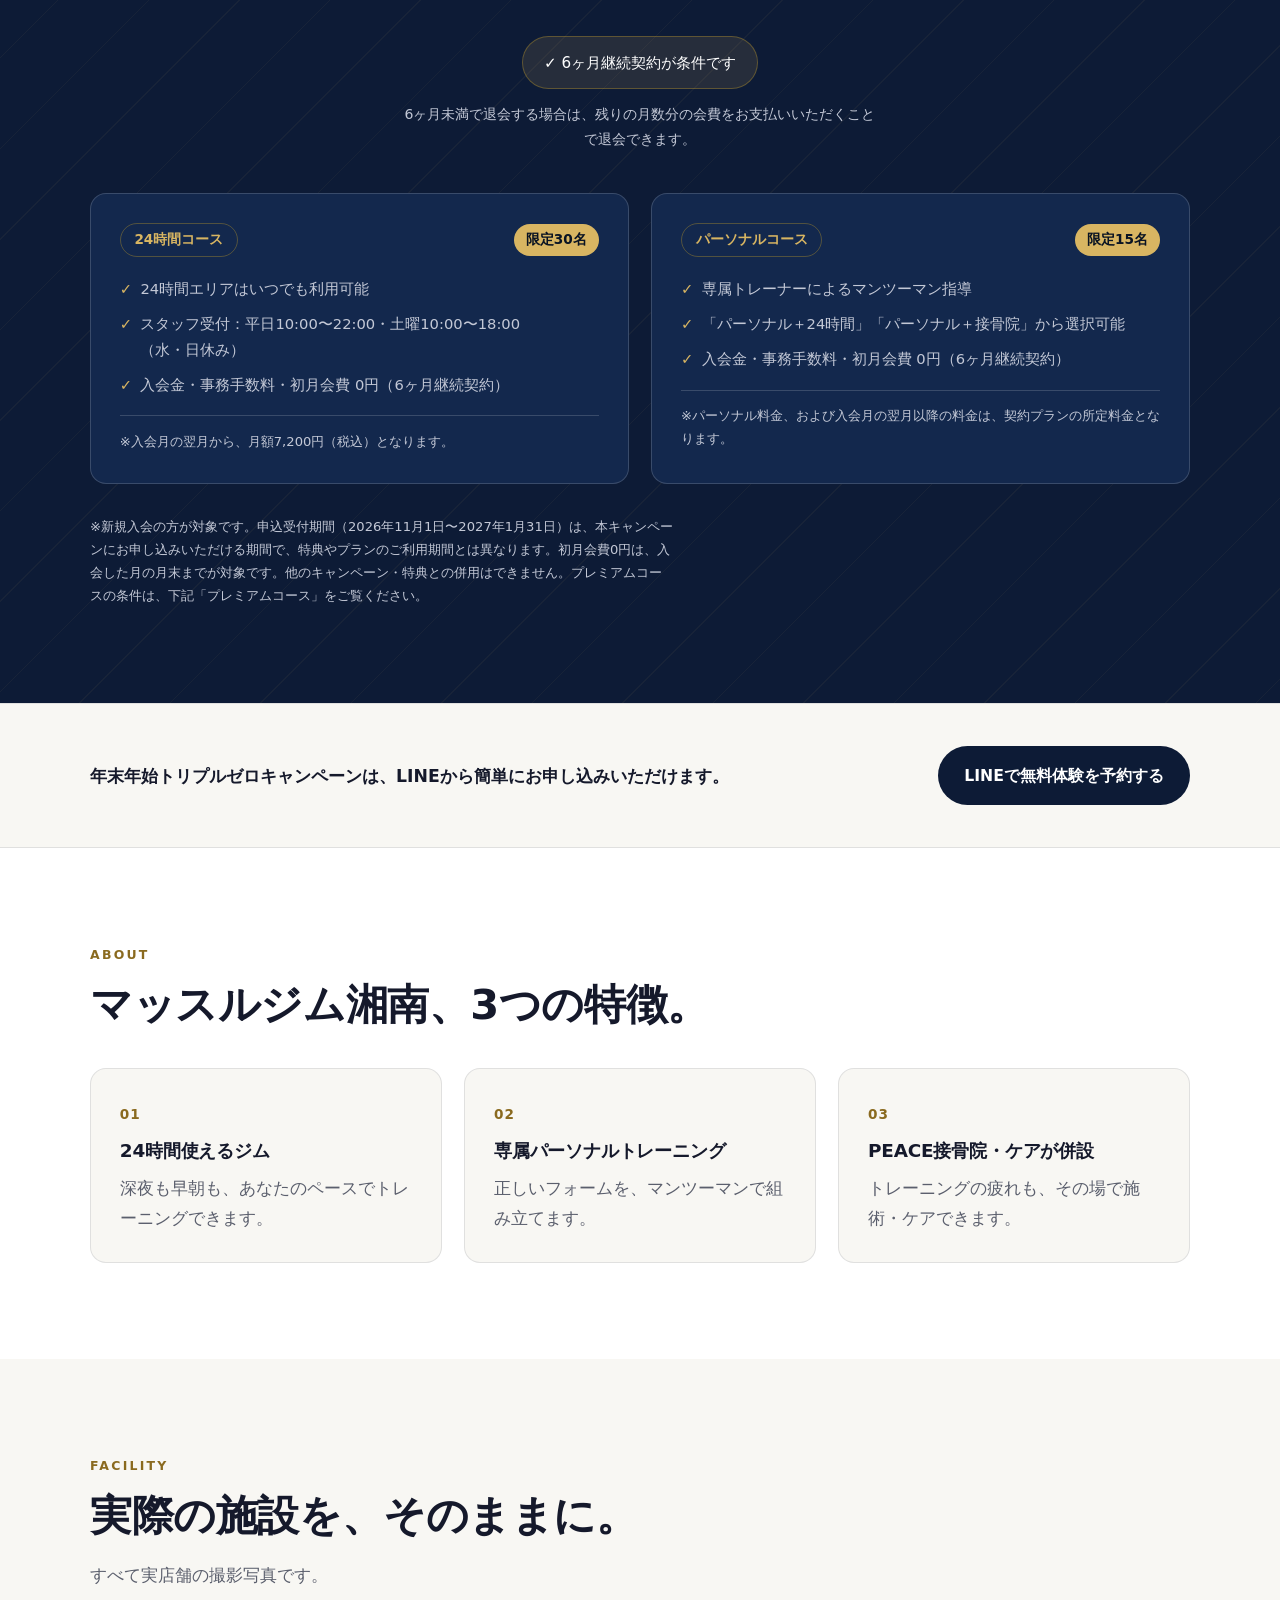
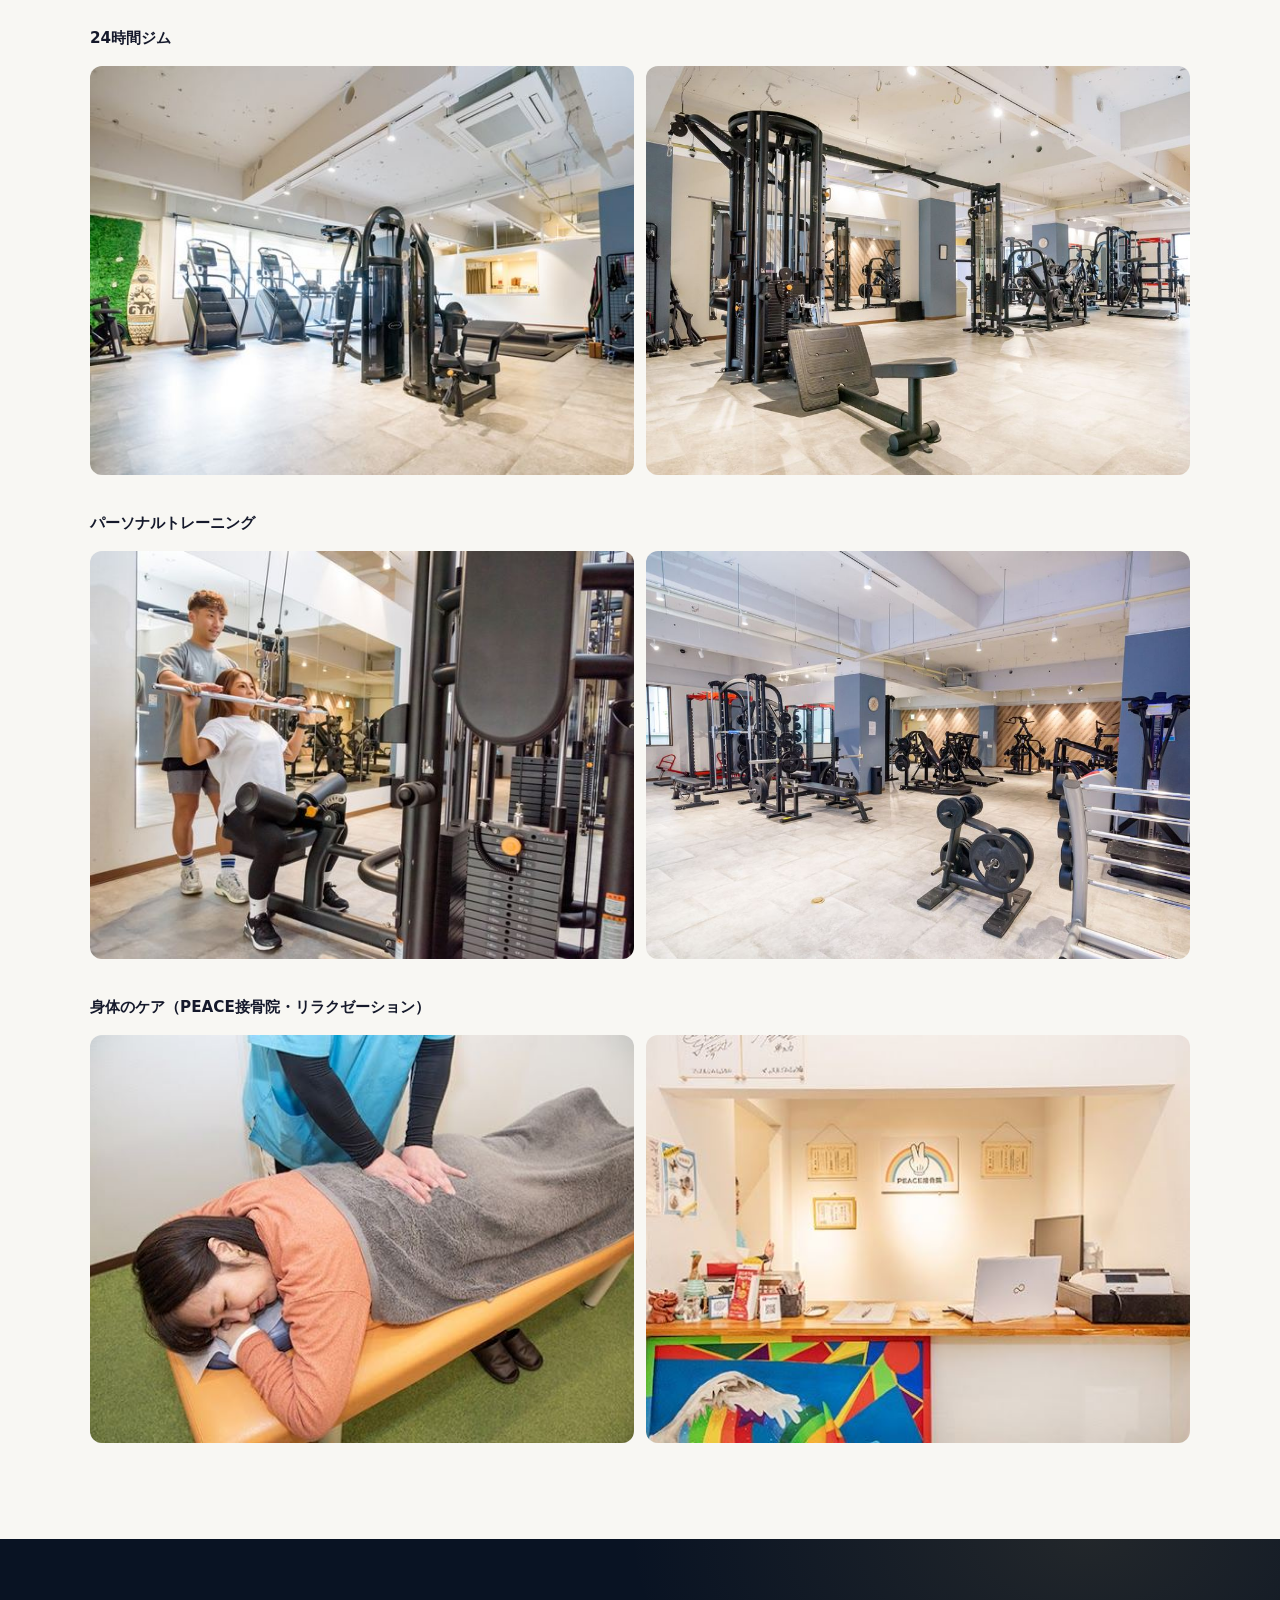
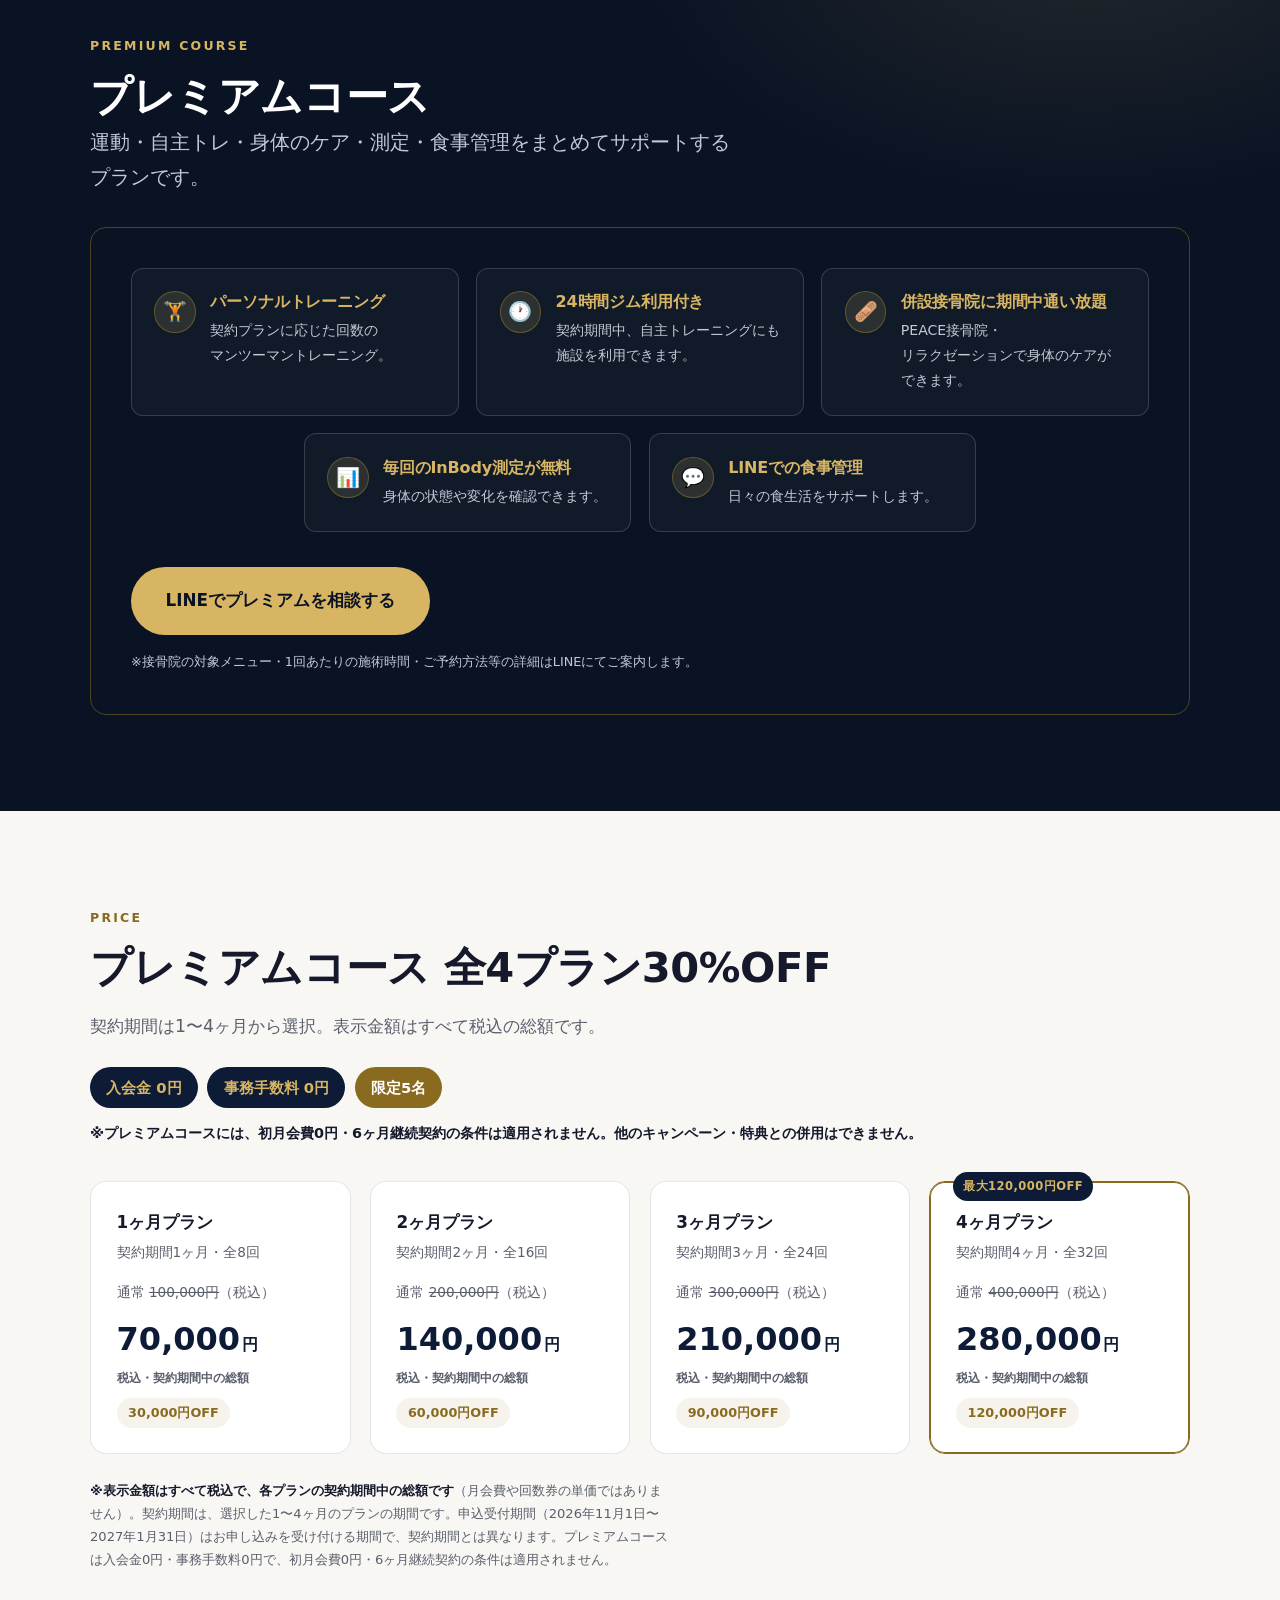
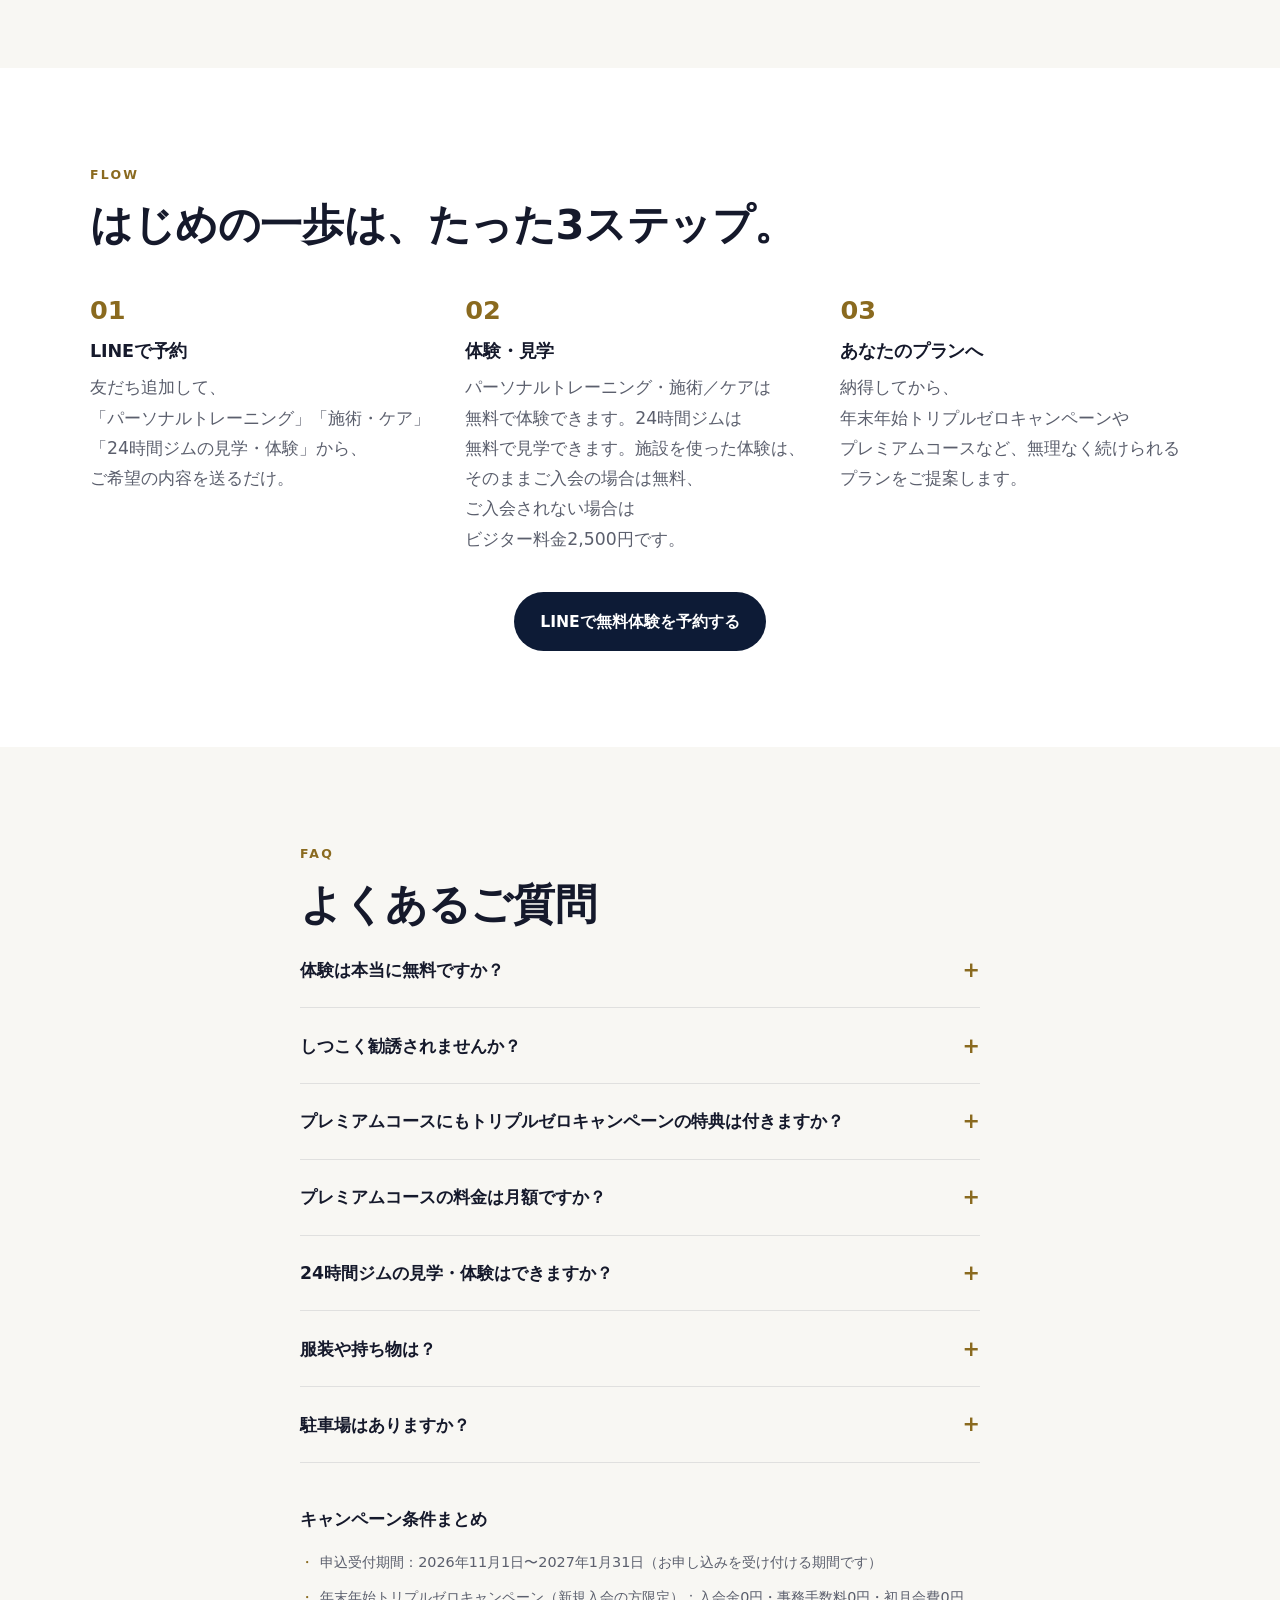
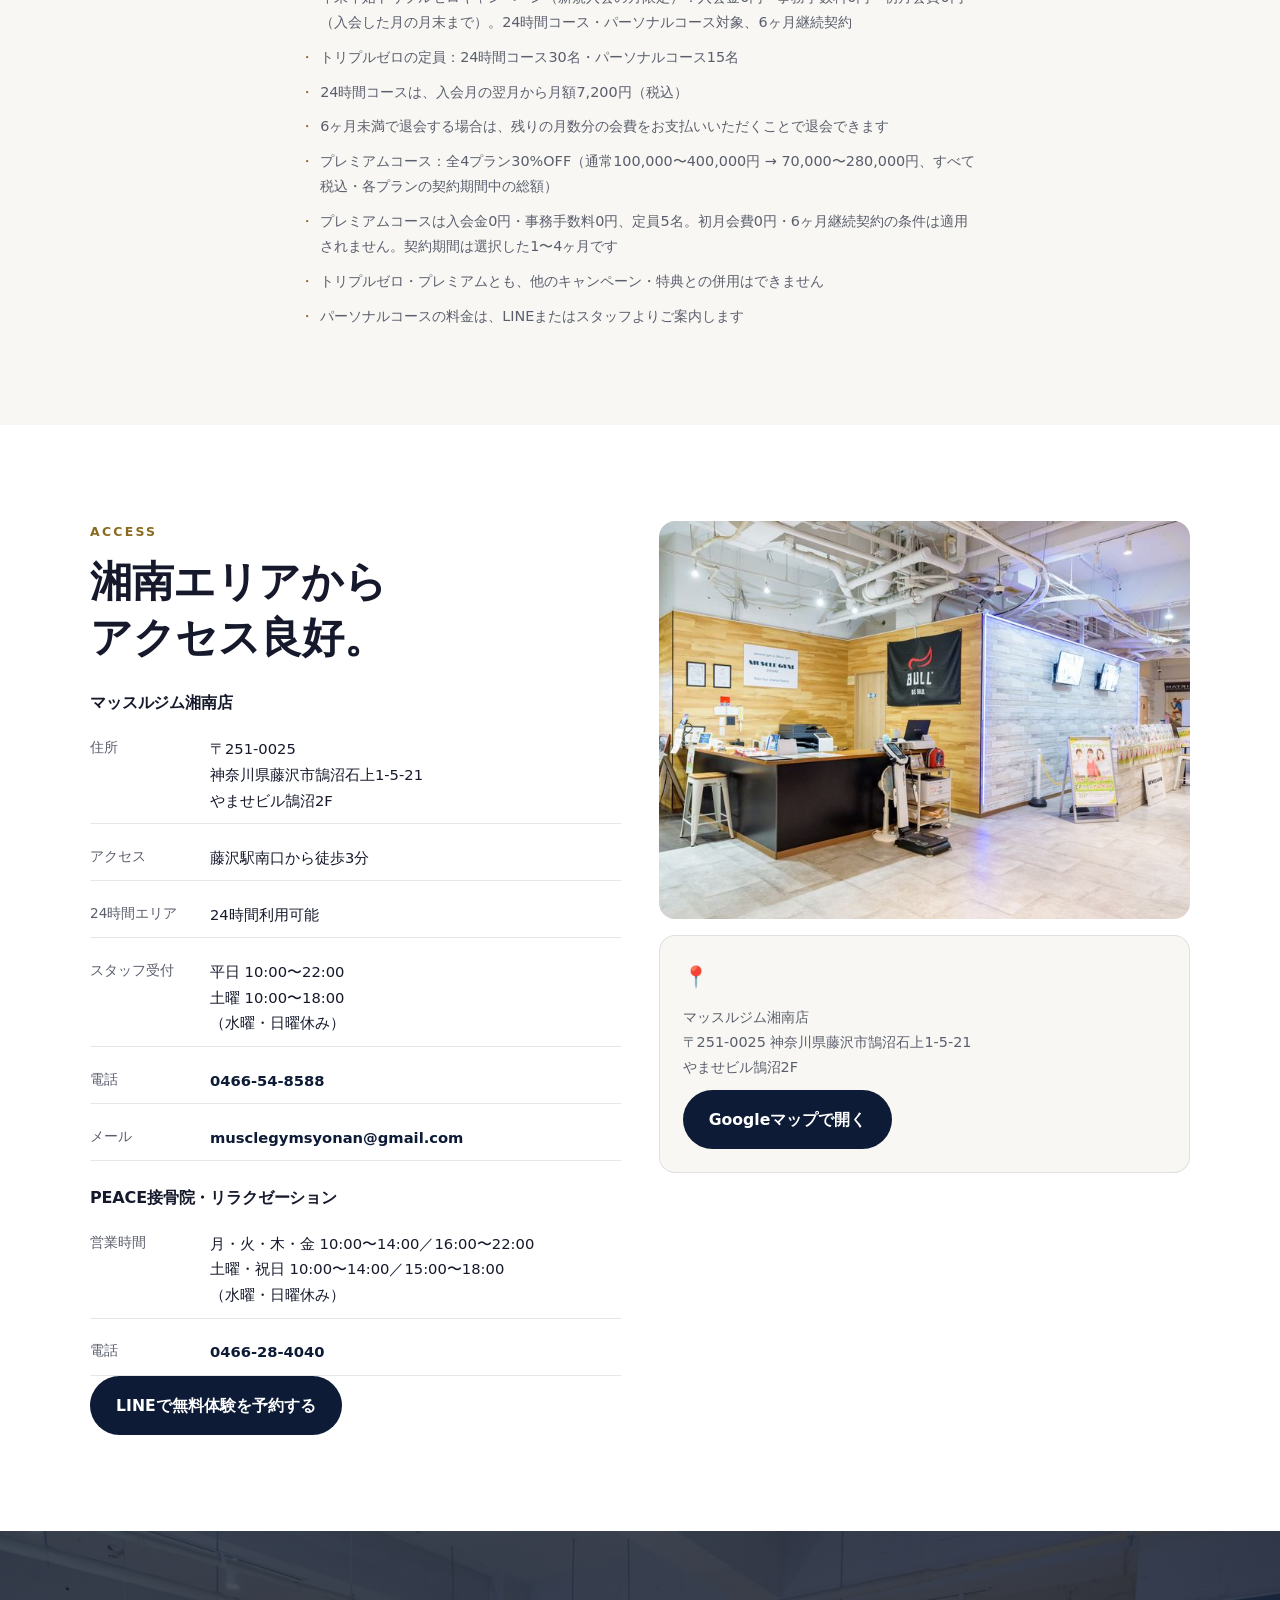
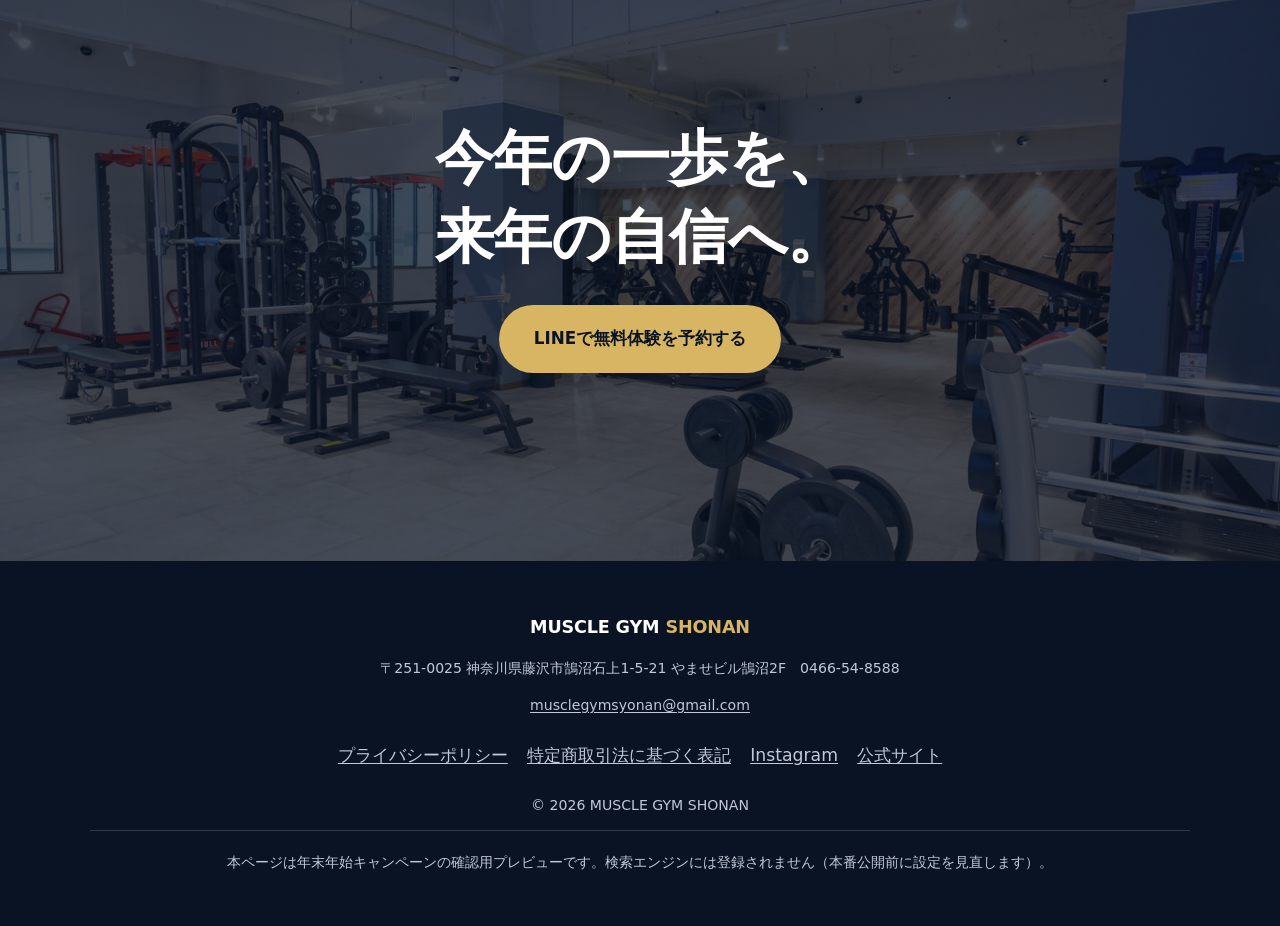
==== commit 629d00c2: "冬LP：24時間ジムの施設利用体験とビジター料金を明記 - 予約の3ステップ：希望内容を「24時間ジムの見学・体験」に変更し、ステップ2に   「施設を使った体験は、そのままご入会の場合は無料、ご入会" ====
--- a/lp/winter/index.html
+++ b/lp/winter/index.html
@@ -348,12 +348,12 @@
       <li>
         <span class="flow__num">01</span>
         <h3>LINEで予約</h3>
-        <p><span class="nw">友だち追加して、</span><span class="nw">「パーソナルトレーニング」</span><span class="nw">「施術・ケア」</span><span class="nw">「24時間ジムの見学」から、</span><span class="nw">ご希望の内容を</span><span class="nw">送るだけ。</span></p>
+        <p><span class="nw">友だち追加して、</span><span class="nw">「パーソナルトレーニング」</span><span class="nw">「施術・ケア」</span><span class="nw">「24時間ジムの見学・体験」から、</span><span class="nw">ご希望の内容を</span><span class="nw">送るだけ。</span></p>
       </li>
       <li>
         <span class="flow__num">02</span>
         <h3>体験・見学</h3>
-        <p><span class="nw">パーソナルトレーニング・</span><span class="nw">施術／ケアは</span><span class="nw">無料で体験できます。</span><span class="nw">24時間ジムは</span><span class="nw">無料で見学でき、</span><span class="nw">実際の設備を</span><span class="nw">ご覧いただけます。</span></p>
+        <p><span class="nw">パーソナルトレーニング・</span><span class="nw">施術／ケアは</span><span class="nw">無料で体験できます。</span><span class="nw">24時間ジムは</span><span class="nw">無料で見学できます。</span><span class="nw">施設を使った体験は、</span><span class="nw">そのままご入会の場合は無料、</span><span class="nw">ご入会されない場合は</span><span class="nw">ビジター料金2,500円です。</span></p>
       </li>
       <li>
         <span class="flow__num">03</span>
@@ -376,7 +376,7 @@
 
       <details class="faq__item">
         <summary>体験は本当に無料ですか？</summary>
-        <p>はい、パーソナルトレーニング・施術／ケアのいずれも無料で体験いただけます。追加費用は一切かかりません。</p>
+        <p><span class="nw">はい、パーソナルトレーニング・</span><span class="nw">施術／ケアのいずれも</span><span class="nw">無料で体験いただけます。</span><span class="nw">追加費用は一切かかりません。</span><span class="nw">24時間ジムの体験については、</span><span class="nw">下の「24時間ジムの</span><span class="nw">見学・体験はできますか？」を</span><span class="nw">ご覧ください。</span></p>
       </details>
       <details class="faq__item">
         <summary>しつこく勧誘されませんか？</summary>
@@ -391,8 +391,8 @@
         <p>いいえ、各プランの契約期間中の総額（税込）です。例えば4ヶ月・全32回のプランは、通常400,000円（税込）が30%OFFの280,000円（税込）になります。</p>
       </details>
       <details class="faq__item">
-        <summary>24時間ジムの見学はできますか？</summary>
-        <p><span class="nw">はい、24時間ジムの見学も</span><span class="nw">無料で受け付けています。</span><span class="nw">LINEで「24時間ジムの見学希望」と</span><span class="nw">お送りください。</span></p>
+        <summary>24時間ジムの見学・体験はできますか？</summary>
+        <p><span class="nw">はい、どちらも受け付けています。</span><span class="nw">見学は無料です。</span><span class="nw">施設を使った体験は、</span><span class="nw">そのままご入会の場合は無料、</span><span class="nw">ご入会されない場合は</span><span class="nw">ビジター料金2,500円を</span><span class="nw">いただいています。</span><span class="nw">LINEで「24時間ジムの見学希望」</span><span class="nw">または「体験希望」と</span><span class="nw">お送りください。</span></p>
       </details>
       <details class="faq__item">
         <summary>服装や持ち物は？</summary>
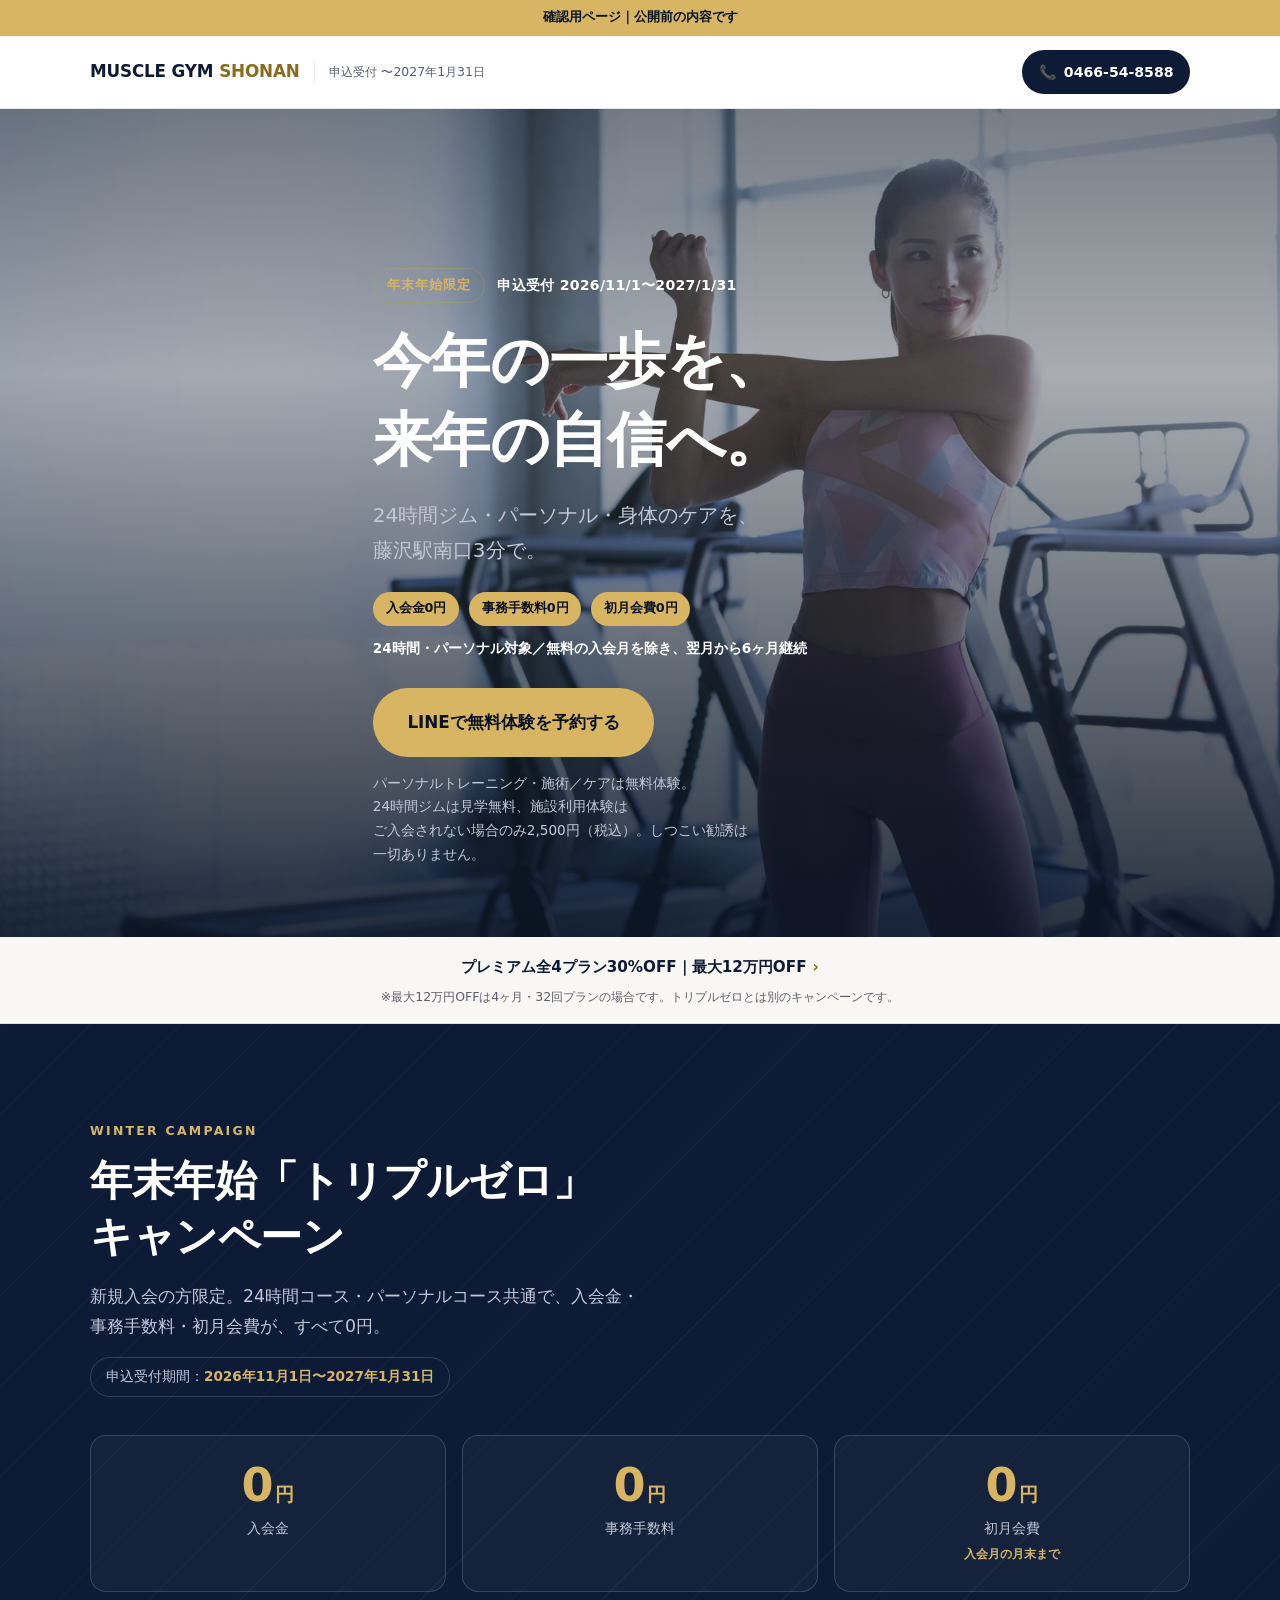
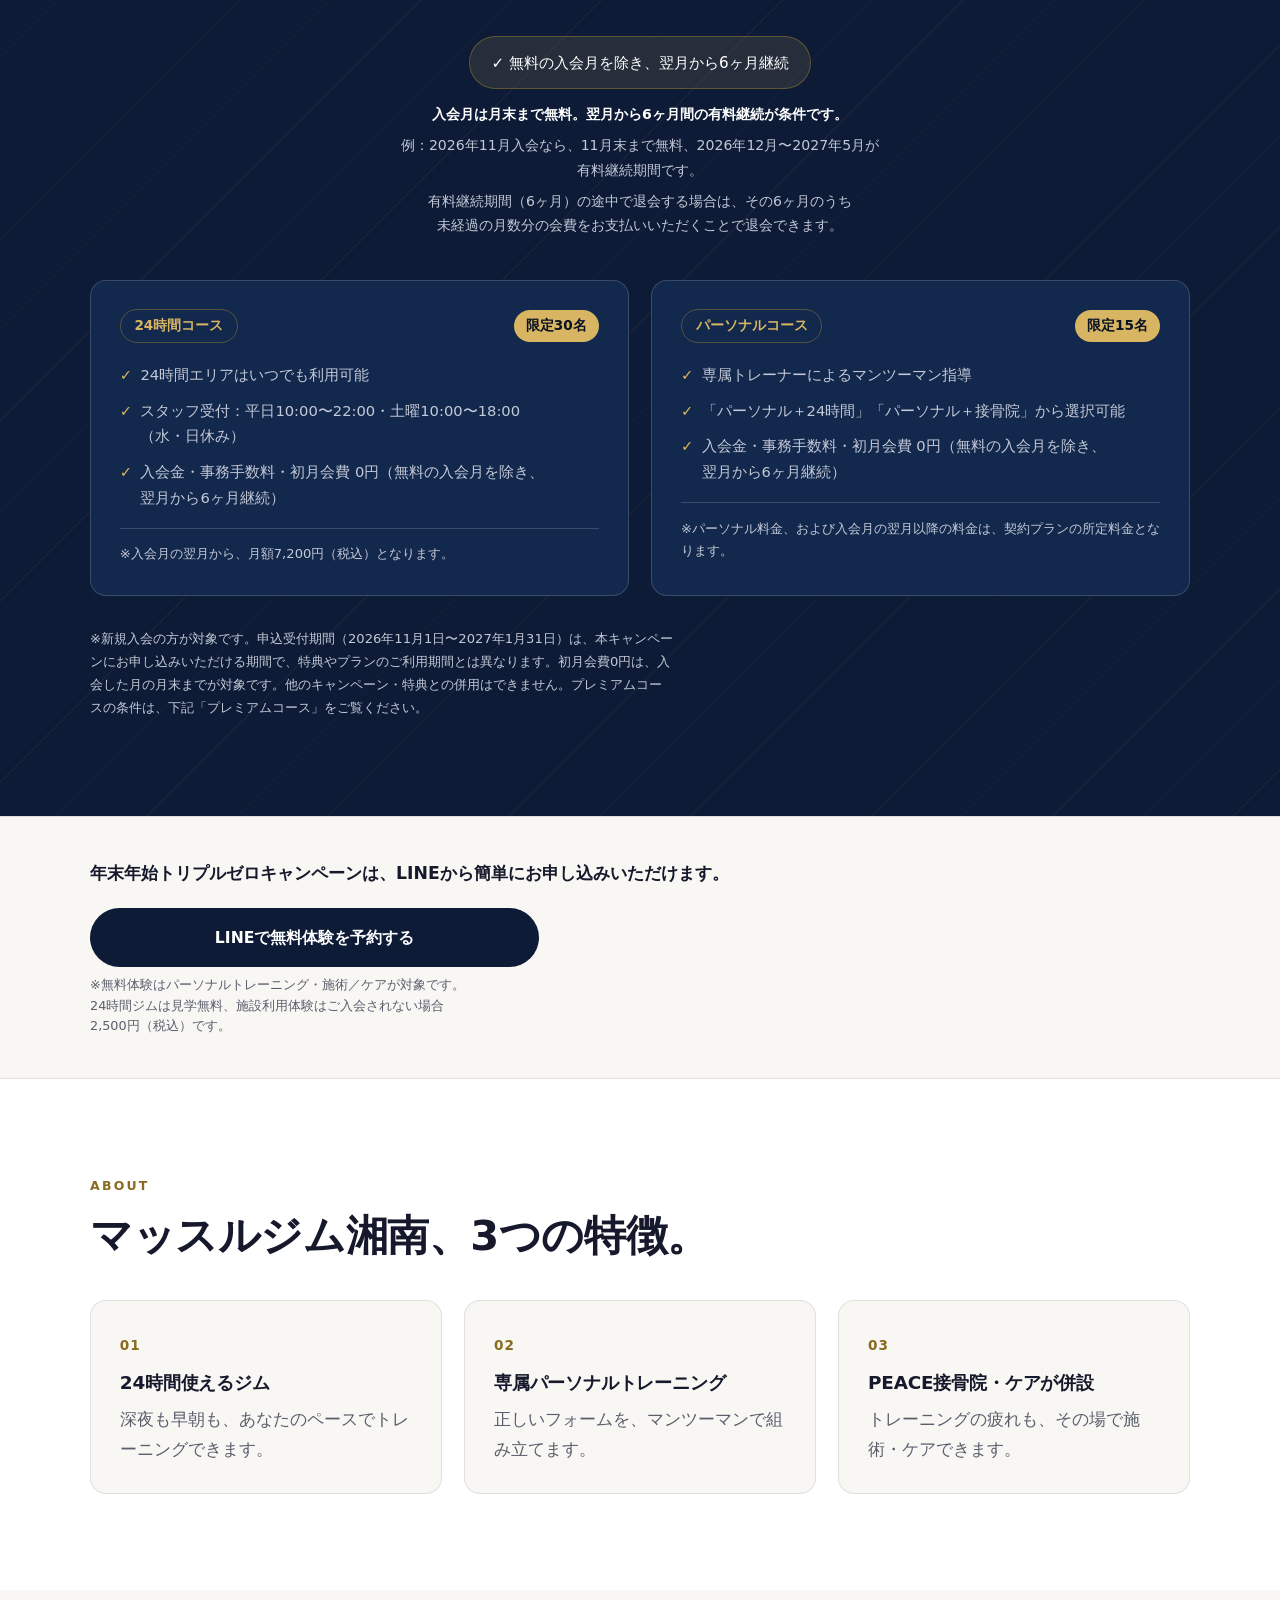
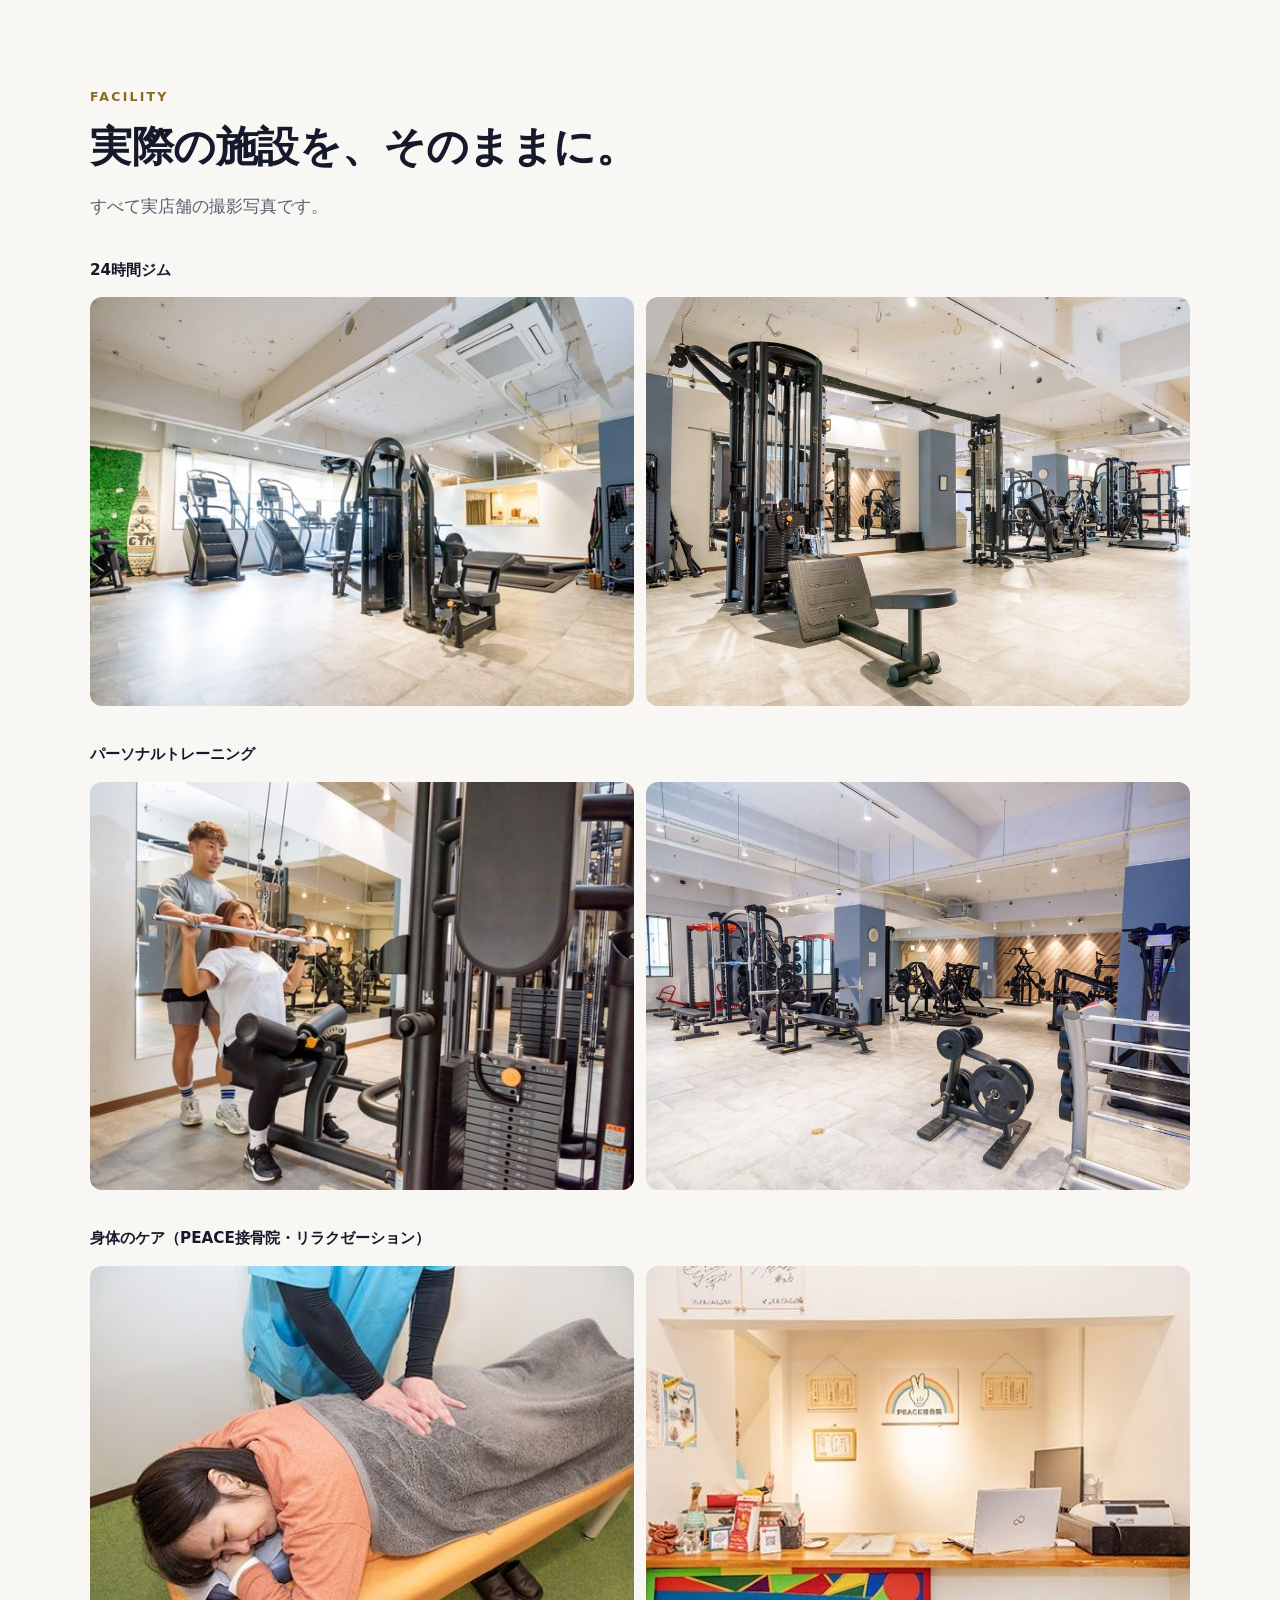
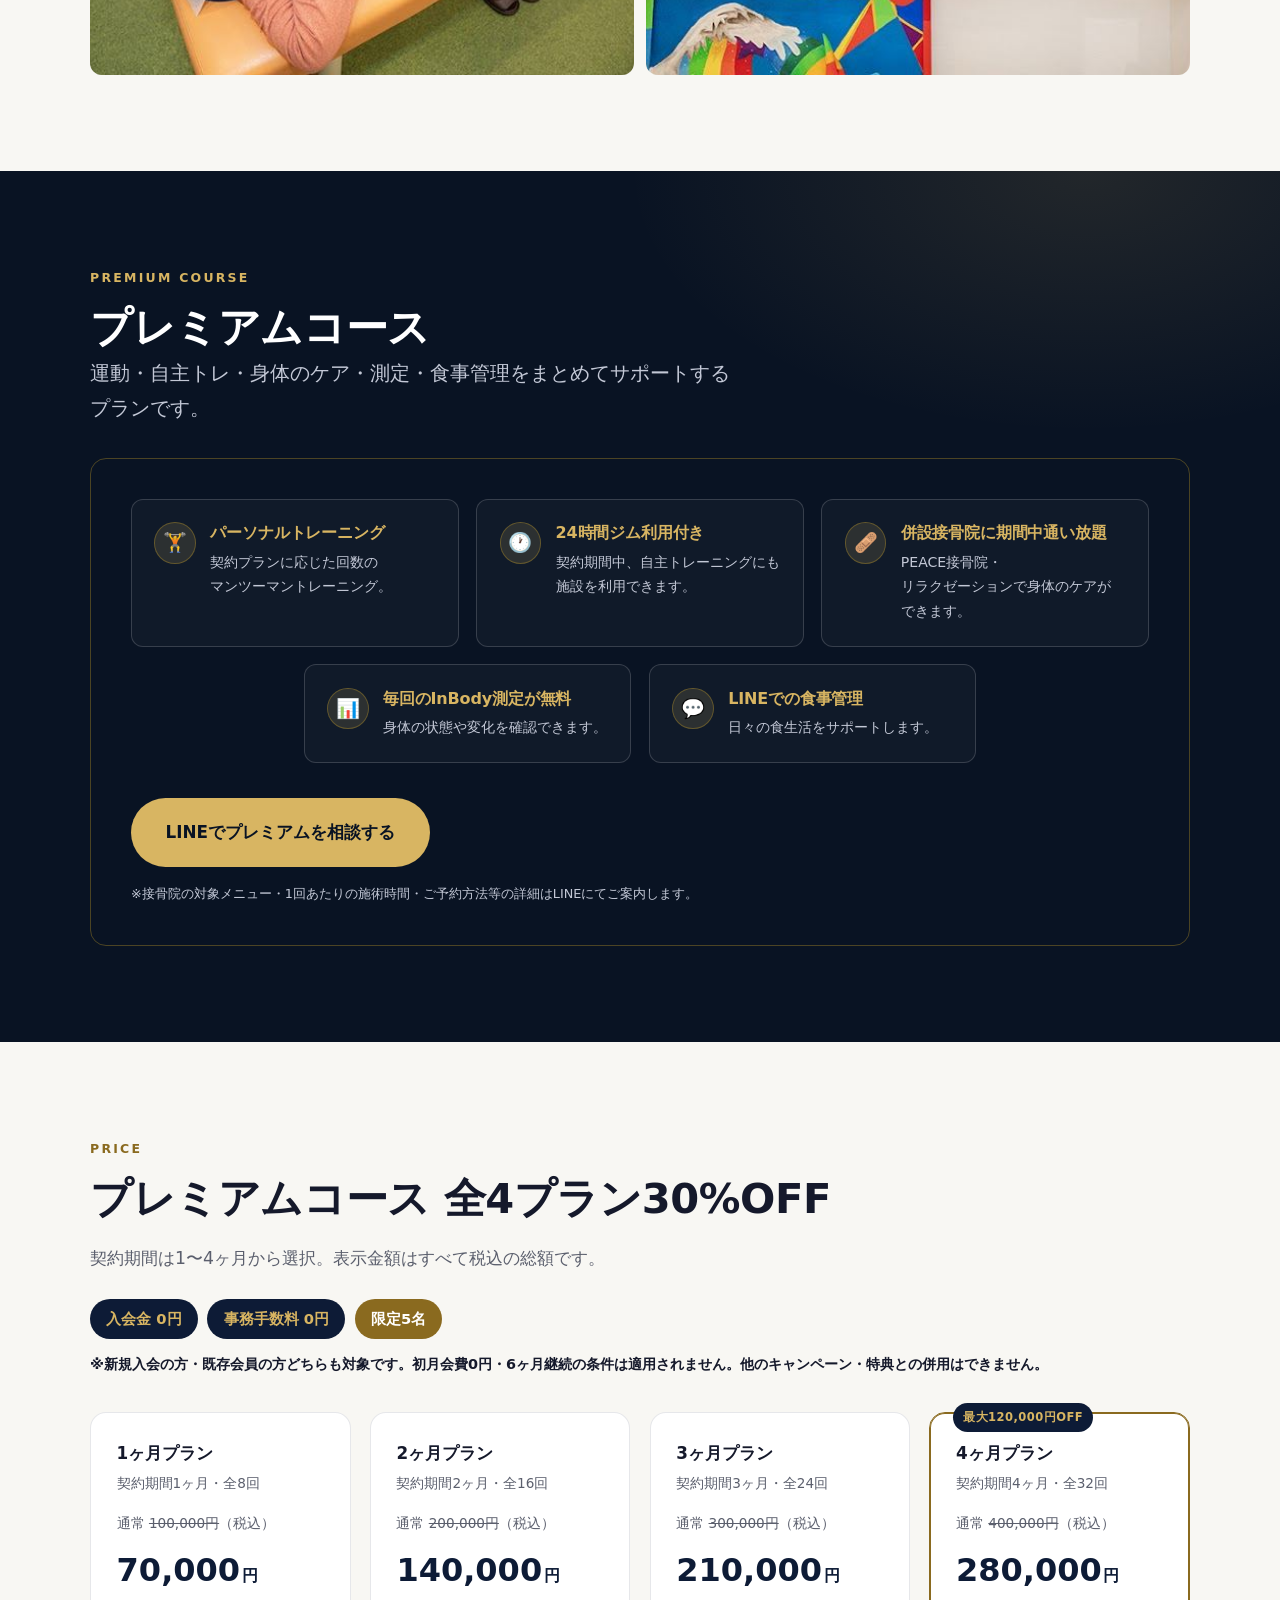
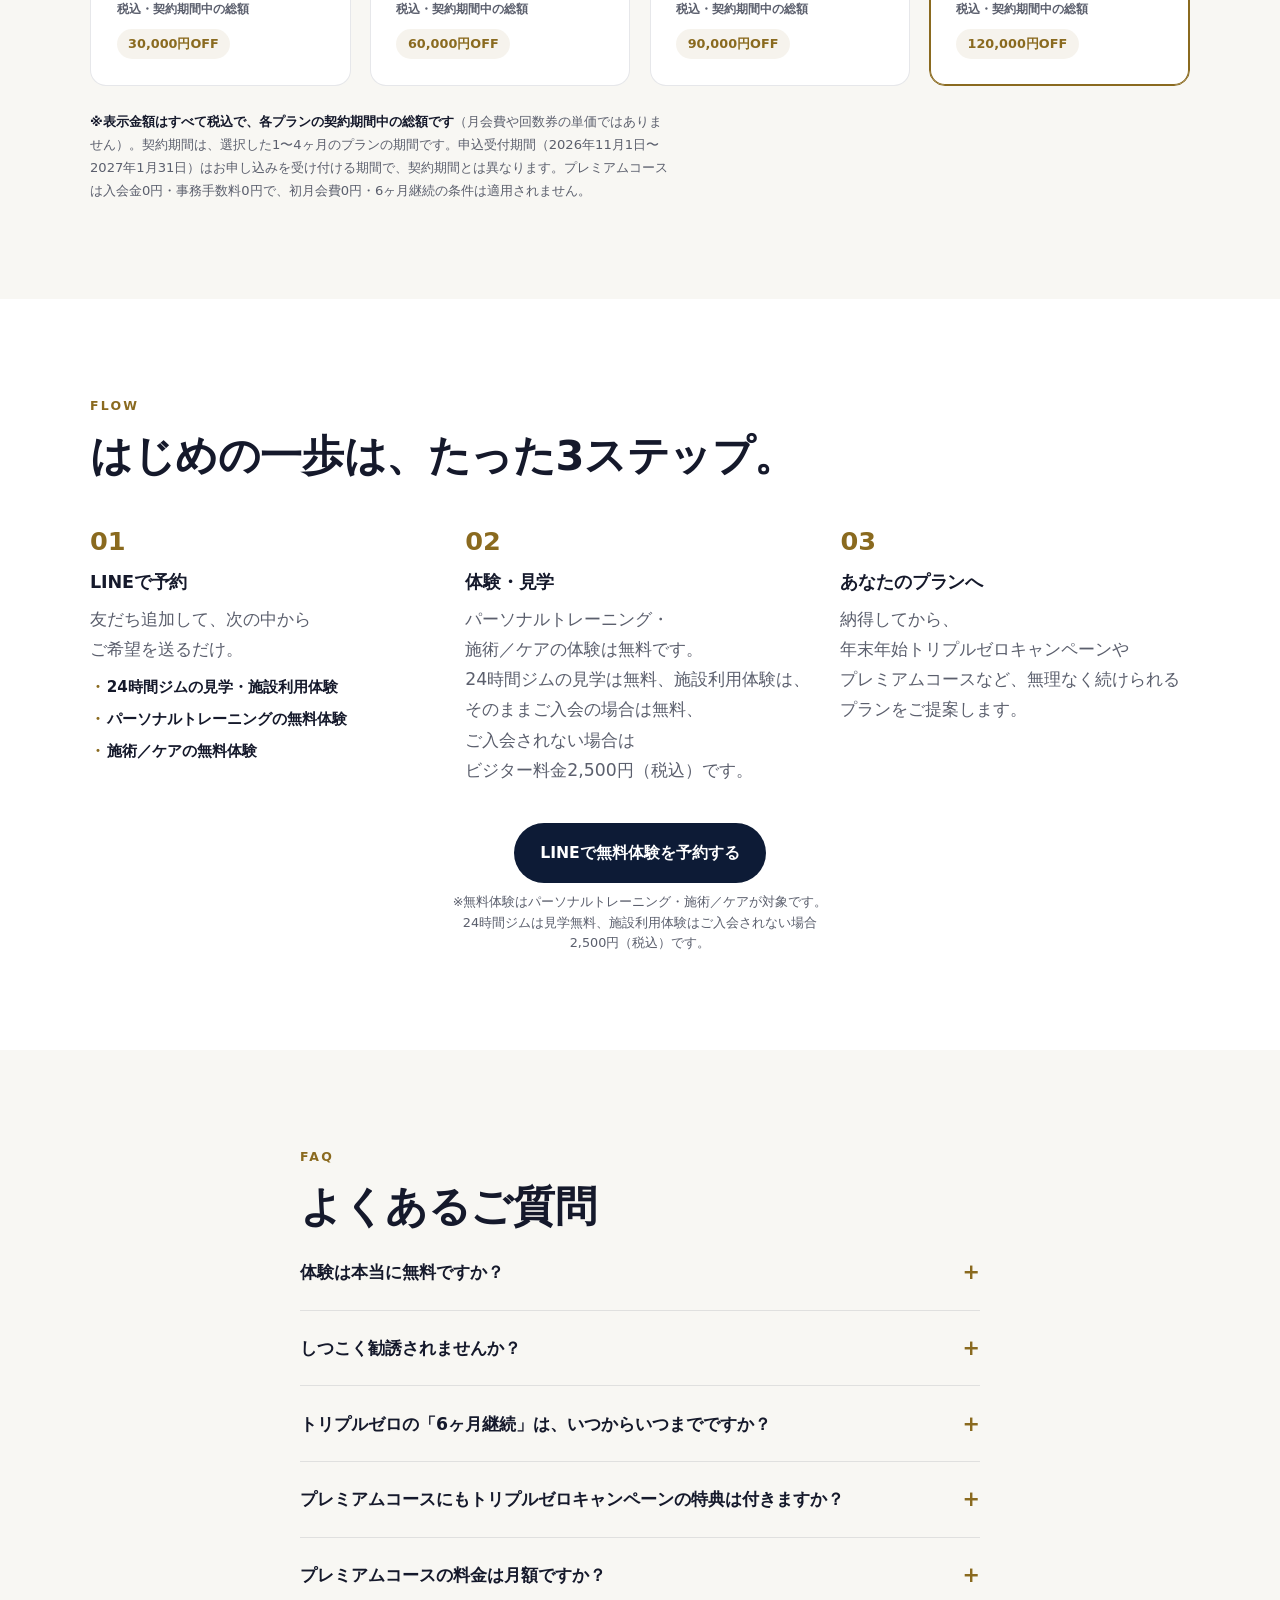
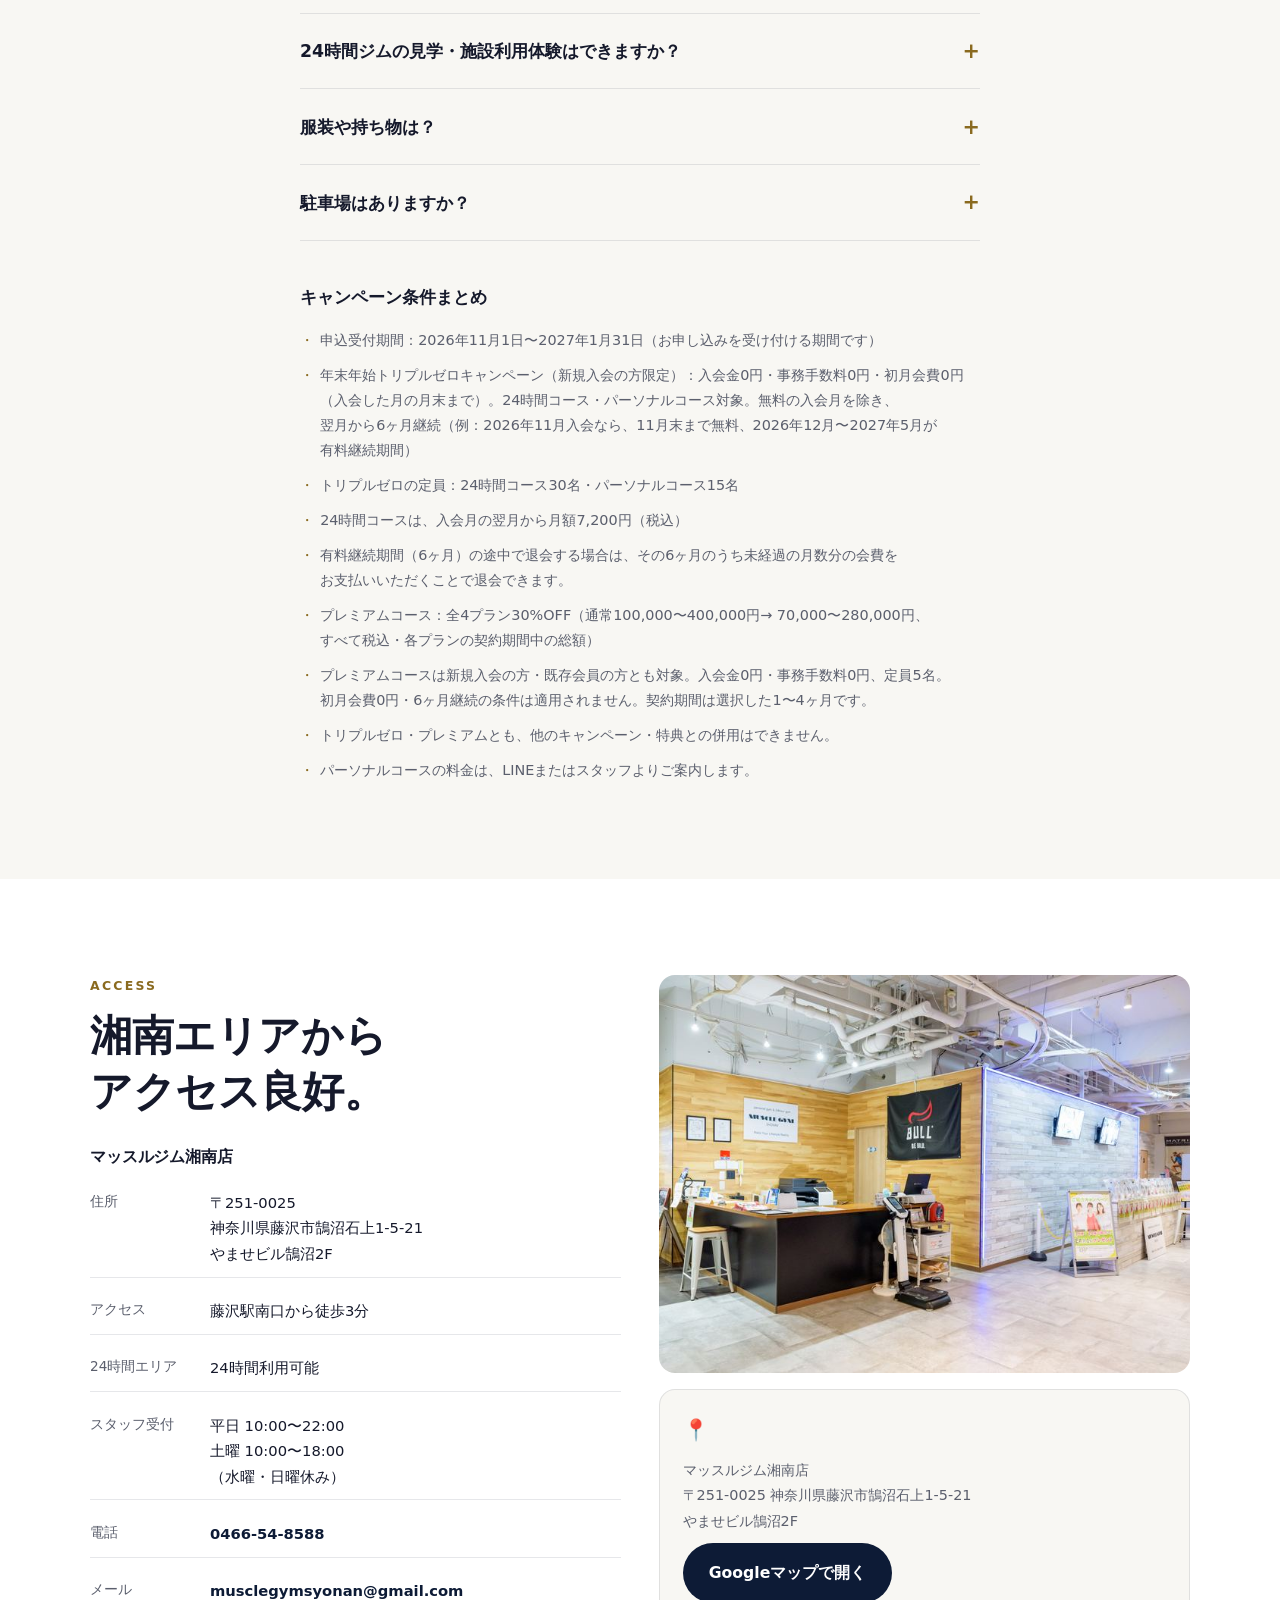
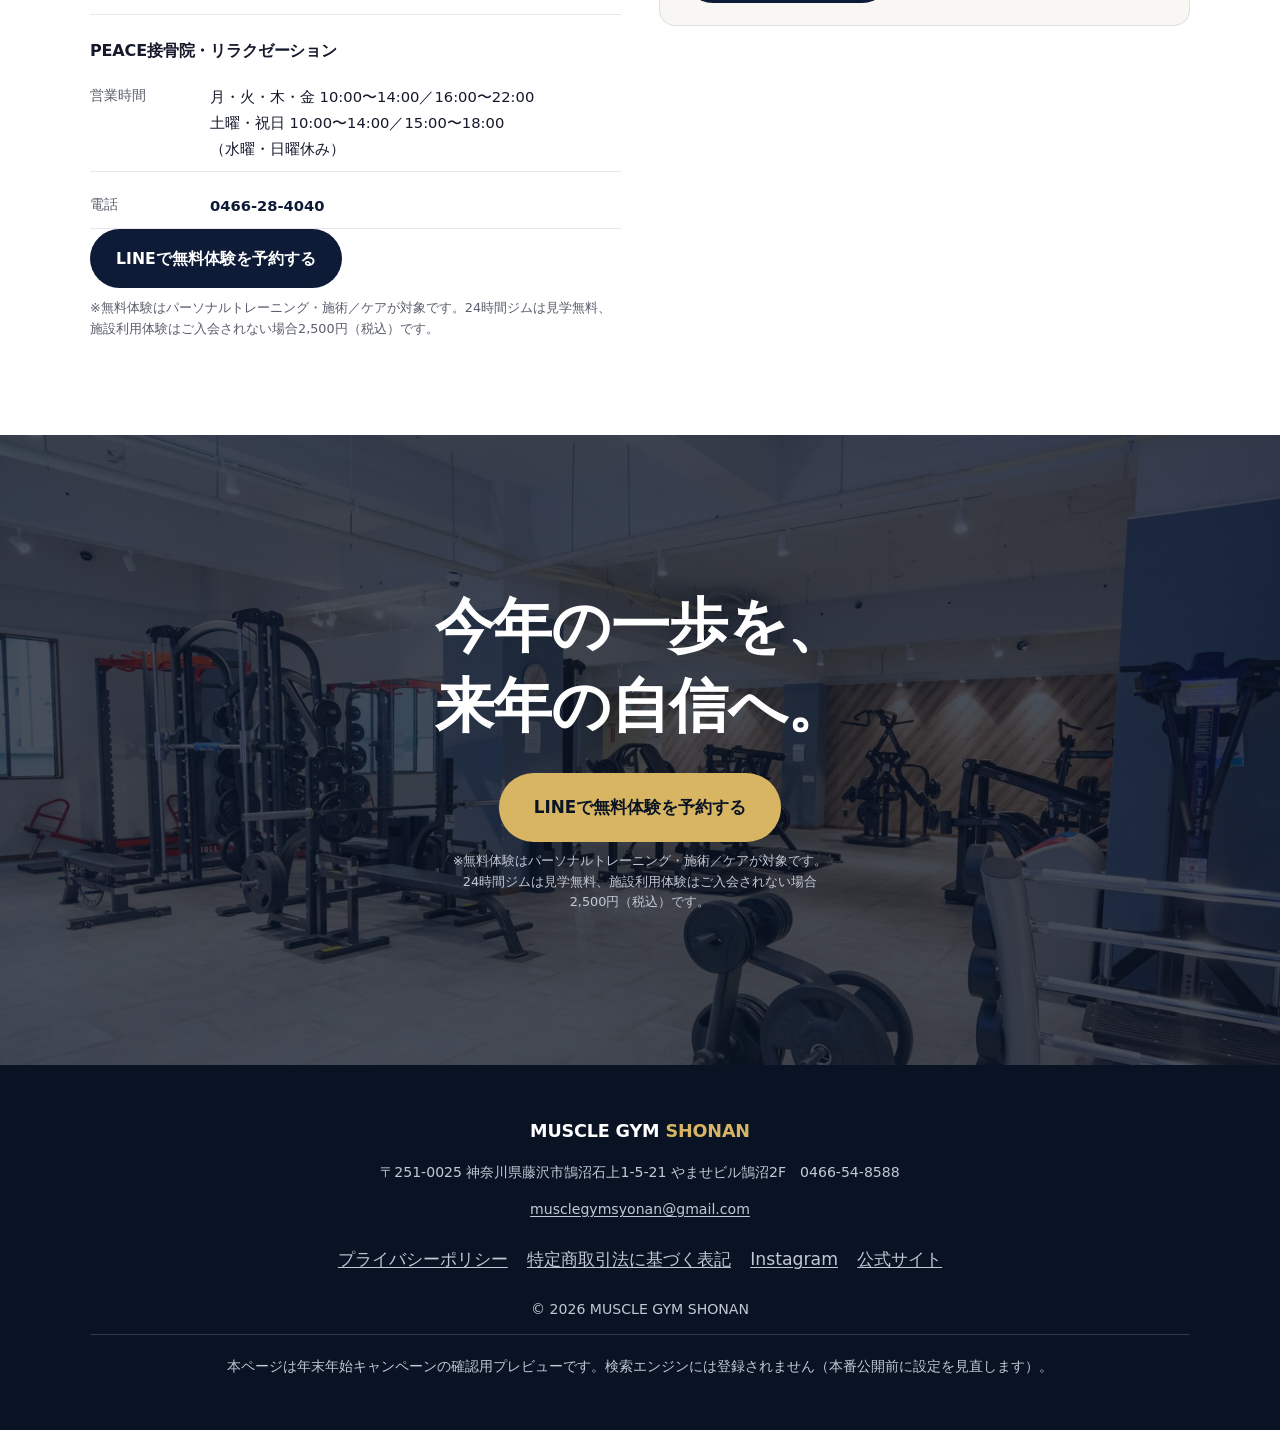
==== commit 4bcedf0c: "冬LP：6ヶ月継続の数え方・プレミアム対象・ビジター料金（税込）を確定条件で統一 - トリプルゼロの6ヶ月継続：無料の入会月を含めない数え方に統一。   短い注記は「無料の入会月を除き、翌月から6ヶ月" ====
--- a/lp/winter/index.html
+++ b/lp/winter/index.html
@@ -20,7 +20,7 @@
 <meta name="twitter:card" content="summary_large_image">
 
 <link rel="icon" href="./assets/img/favicon.svg" type="image/svg+xml">
-<link rel="stylesheet" href="./assets/css/winter-20261027.css">
+<link rel="stylesheet" href="./assets/css/winter-20261027b.css">
 <script>document.documentElement.classList.add('js');</script>
 </head>
 <body>
@@ -78,14 +78,14 @@
         <span class="hero__chip">事務手数料0円</span>
         <span class="hero__chip">初月会費0円</span>
       </div>
-      <p class="hero__chips-note">24時間・パーソナル対象／6ヶ月継続条件あり</p>
+      <p class="hero__chips-note"><span class="nw">24時間・パーソナル対象／</span><span class="nw">無料の入会月を除き、</span><span class="nw">翌月から6ヶ月継続</span></p>
 
       <div class="cta-group">
         <a class="btn btn--lg btn--gold" data-cta="line_hero_winter" href="https://lin.ee/5dk5BNG" target="_blank" rel="noopener">
           LINEで無料体験を予約する
         </a>
       </div>
-      <p class="hero__note">パーソナルトレーニング・施術／ケア、どちらの無料体験もご案内できます。しつこい勧誘は一切ありません。</p>
+      <p class="hero__note"><span class="nw">パーソナルトレーニング・</span><span class="nw">施術／ケアは無料体験。</span><span class="nw">24時間ジムは見学無料、</span><span class="nw">施設利用体験は</span><span class="nw">ご入会されない場合のみ</span><span class="nw">2,500円（税込）。</span><span class="nw">しつこい勧誘は</span><span class="nw">一切ありません。</span></p>
     </div>
   </section>
 
@@ -124,8 +124,10 @@
       </div>
 
       <div class="triple0__continue-wrap">
-        <span class="triple0__continue">✓ 6ヶ月継続契約が条件です</span>
-        <p class="triple0__continue-note">6ヶ月未満で退会する場合は、残りの月数分の会費をお支払いいただくことで退会できます。</p>
+        <span class="triple0__continue">✓ <span class="nw">無料の入会月を除き、</span><span class="nw">翌月から6ヶ月継続</span></span>
+        <p class="triple0__continue-note triple0__continue-note--strong"><span class="nw">入会月は月末まで無料。</span><span class="nw">翌月から6ヶ月間の</span><span class="nw">有料継続が条件です。</span></p>
+        <p class="triple0__continue-note"><span class="nw">例：2026年11月入会なら、</span><span class="nw">11月末まで無料、</span><span class="nw">2026年12月〜2027年5月が</span><span class="nw">有料継続期間です。</span></p>
+        <p class="triple0__continue-note"><span class="nw">有料継続期間（6ヶ月）の途中で</span><span class="nw">退会する場合は、</span><span class="nw">その6ヶ月のうち</span><span class="nw">未経過の月数分の会費を</span><span class="nw">お支払いいただくことで</span><span class="nw">退会できます。</span></p>
       </div>
 
       <div class="triple0__grid">
@@ -134,7 +136,7 @@
           <ul class="triple0-card__list">
             <li>24時間エリアはいつでも利用可能</li>
             <li>スタッフ受付：<span class="nw">平日10:00〜22:00・</span><span class="nw">土曜10:00〜18:00</span><span class="nw">（水・日休み）</span></li>
-            <li>入会金・事務手数料・初月会費 0円<span class="nw">（6ヶ月継続契約）</span></li>
+            <li>入会金・事務手数料・初月会費 0円<span class="nw">（無料の入会月を除き、</span><span class="nw">翌月から6ヶ月継続）</span></li>
           </ul>
           <p class="triple0-card__note">※入会月の翌月から、月額7,200円（税込）となります。</p>
         </article>
@@ -144,7 +146,7 @@
           <ul class="triple0-card__list">
             <li><span class="nw">専属トレーナーによる</span><span class="nw">マンツーマン指導</span></li>
             <li>「パーソナル＋24時間」「パーソナル＋接骨院」から選択可能</li>
-            <li>入会金・事務手数料・初月会費 0円<span class="nw">（6ヶ月継続契約）</span></li>
+            <li>入会金・事務手数料・初月会費 0円<span class="nw">（無料の入会月を除き、</span><span class="nw">翌月から6ヶ月継続）</span></li>
           </ul>
           <p class="triple0-card__note">※パーソナル料金、および入会月の翌月以降の料金は、契約プランの所定料金となります。</p>
         </article>
@@ -158,7 +160,10 @@
   <section class="cta-strip" data-reveal="fade">
     <div class="wrap cta-strip__inner">
       <p>年末年始トリプルゼロキャンペーンは、LINEから簡単にお申し込みいただけます。</p>
-      <a class="btn btn--cta" data-cta="line_triple0" href="https://lin.ee/5dk5BNG" target="_blank" rel="noopener">LINEで無料体験を予約する</a>
+      <div class="cta-strip__action">
+        <a class="btn btn--cta" data-cta="line_triple0" href="https://lin.ee/5dk5BNG" target="_blank" rel="noopener">LINEで無料体験を予約する</a>
+        <p class="cta-note"><span class="nw">※無料体験は</span><span class="nw">パーソナルトレーニング・</span><span class="nw">施術／ケアが対象です。</span><span class="nw">24時間ジムは見学無料、</span><span class="nw">施設利用体験は</span><span class="nw">ご入会されない場合</span><span class="nw">2,500円（税込）です。</span></p>
+      </div>
     </div>
   </section>
 
@@ -294,7 +299,7 @@
         <span class="premium-pricing__perk">事務手数料 0円</span>
         <span class="premium-pricing__perk premium-pricing__perk--limit">限定5名</span>
       </div>
-      <p class="premium-pricing__exclude">※プレミアムコースには、初月会費0円・6ヶ月継続契約の条件は適用されません。他のキャンペーン・特典との併用はできません。</p>
+      <p class="premium-pricing__exclude"><span class="nw">※新規入会の方・</span><span class="nw">既存会員の方</span><span class="nw">どちらも対象です。</span><span class="nw">初月会費0円・</span><span class="nw">6ヶ月継続の条件は</span><span class="nw">適用されません。</span><span class="nw">他のキャンペーン・</span><span class="nw">特典との併用は</span><span class="nw">できません。</span></p>
 
       <div class="premium-pricing__grid">
         <article class="premium-plan">
@@ -332,7 +337,7 @@
         </article>
       </div>
 
-      <p class="premium-pricing__note"><strong>※表示金額はすべて税込で、各プランの契約期間中の総額です</strong>（月会費や回数券の単価ではありません）。契約期間は、選択した1〜4ヶ月のプランの期間です。申込受付期間（2026年11月1日〜2027年1月31日）はお申し込みを受け付ける期間で、契約期間とは異なります。プレミアムコースは入会金0円・事務手数料0円で、初月会費0円・6ヶ月継続契約の条件は適用されません。</p>
+      <p class="premium-pricing__note"><strong>※表示金額はすべて税込で、各プランの契約期間中の総額です</strong>（月会費や回数券の単価ではありません）。契約期間は、選択した1〜4ヶ月のプランの期間です。申込受付期間（2026年11月1日〜2027年1月31日）はお申し込みを受け付ける期間で、契約期間とは異なります。プレミアムコースは入会金0円・事務手数料0円で、初月会費0円・6ヶ月継続の条件は適用されません。</p>
     </div>
   </section>
 
@@ -348,12 +353,17 @@
       <li>
         <span class="flow__num">01</span>
         <h3>LINEで予約</h3>
-        <p><span class="nw">友だち追加して、</span><span class="nw">「パーソナルトレーニング」</span><span class="nw">「施術・ケア」</span><span class="nw">「24時間ジムの見学・体験」から、</span><span class="nw">ご希望の内容を</span><span class="nw">送るだけ。</span></p>
+        <p><span class="nw">友だち追加して、</span><span class="nw">次の中から</span><span class="nw">ご希望を送るだけ。</span></p>
+        <ul class="flow__options">
+          <li>24時間ジムの見学・施設利用体験</li>
+          <li>パーソナルトレーニングの無料体験</li>
+          <li>施術／ケアの無料体験</li>
+        </ul>
       </li>
       <li>
         <span class="flow__num">02</span>
         <h3>体験・見学</h3>
-        <p><span class="nw">パーソナルトレーニング・</span><span class="nw">施術／ケアは</span><span class="nw">無料で体験できます。</span><span class="nw">24時間ジムは</span><span class="nw">無料で見学できます。</span><span class="nw">施設を使った体験は、</span><span class="nw">そのままご入会の場合は無料、</span><span class="nw">ご入会されない場合は</span><span class="nw">ビジター料金2,500円です。</span></p>
+        <p><span class="nw">パーソナルトレーニング・</span><span class="nw">施術／ケアの体験は</span><span class="nw">無料です。</span><span class="nw">24時間ジムの見学は無料、</span><span class="nw">施設利用体験は、</span><span class="nw">そのままご入会の場合は無料、</span><span class="nw">ご入会されない場合は</span><span class="nw">ビジター料金2,500円（税込）です。</span></p>
       </li>
       <li>
         <span class="flow__num">03</span>
@@ -363,6 +373,7 @@
     </ol>
     <div class="wrap flow__cta">
       <a class="btn btn--cta" data-cta="line_flow_winter" href="https://lin.ee/5dk5BNG" target="_blank" rel="noopener">LINEで無料体験を予約する</a>
+      <p class="cta-note"><span class="nw">※無料体験は</span><span class="nw">パーソナルトレーニング・</span><span class="nw">施術／ケアが対象です。</span><span class="nw">24時間ジムは見学無料、</span><span class="nw">施設利用体験は</span><span class="nw">ご入会されない場合</span><span class="nw">2,500円（税込）です。</span></p>
     </div>
   </section>
 
@@ -376,23 +387,27 @@
 
       <details class="faq__item">
         <summary>体験は本当に無料ですか？</summary>
-        <p><span class="nw">はい、パーソナルトレーニング・</span><span class="nw">施術／ケアのいずれも</span><span class="nw">無料で体験いただけます。</span><span class="nw">追加費用は一切かかりません。</span><span class="nw">24時間ジムの体験については、</span><span class="nw">下の「24時間ジムの</span><span class="nw">見学・体験はできますか？」を</span><span class="nw">ご覧ください。</span></p>
+        <p><span class="nw">はい、パーソナルトレーニング・</span><span class="nw">施術／ケアのいずれも</span><span class="nw">無料で体験いただけます。</span><span class="nw">追加費用は一切かかりません。</span><span class="nw">24時間ジムの体験については、</span><span class="nw">下の「24時間ジムの</span><span class="nw">見学・施設利用体験は</span><span class="nw">できますか？」を</span><span class="nw">ご覧ください。</span></p>
       </details>
       <details class="faq__item">
         <summary>しつこく勧誘されませんか？</summary>
         <p>いたしません。体験後に無理な入会案内は行わず、ご希望の方にのみプランをご案内しています。</p>
       </details>
       <details class="faq__item">
+        <summary>トリプルゼロの「6ヶ月継続」は、いつからいつまでですか？</summary>
+        <p><span class="nw">入会月は月末まで無料。</span><span class="nw">翌月から6ヶ月間の</span><span class="nw">有料継続が条件です。</span><span class="nw">例：2026年11月入会なら、</span><span class="nw">11月末まで無料、</span><span class="nw">2026年12月〜2027年5月が</span><span class="nw">有料継続期間です。</span><span class="nw">有料継続期間（6ヶ月）の途中で</span><span class="nw">退会する場合は、</span><span class="nw">その6ヶ月のうち</span><span class="nw">未経過の月数分の会費を</span><span class="nw">お支払いいただくことで</span><span class="nw">退会できます。</span></p>
+      </details>
+      <details class="faq__item">
         <summary>プレミアムコースにもトリプルゼロキャンペーンの特典は付きますか？</summary>
-        <p>プレミアムコースは、入会金0円・事務手数料0円が適用されます。初月会費0円と6ヶ月継続契約の条件は適用されません。契約期間は、選択した1〜4ヶ月のプランの期間です。</p>
+        <p><span class="nw">プレミアムコースは、</span><span class="nw">新規入会の方・</span><span class="nw">既存会員の方</span><span class="nw">どちらも対象で、</span><span class="nw">入会金0円・</span><span class="nw">事務手数料0円が</span><span class="nw">適用されます。</span><span class="nw">初月会費0円と</span><span class="nw">6ヶ月継続の条件は</span><span class="nw">適用されません。</span><span class="nw">契約期間は、</span><span class="nw">選択した1〜4ヶ月の</span><span class="nw">プランの期間です。</span></p>
       </details>
       <details class="faq__item">
         <summary>プレミアムコースの料金は月額ですか？</summary>
         <p>いいえ、各プランの契約期間中の総額（税込）です。例えば4ヶ月・全32回のプランは、通常400,000円（税込）が30%OFFの280,000円（税込）になります。</p>
       </details>
       <details class="faq__item">
-        <summary>24時間ジムの見学・体験はできますか？</summary>
-        <p><span class="nw">はい、どちらも受け付けています。</span><span class="nw">見学は無料です。</span><span class="nw">施設を使った体験は、</span><span class="nw">そのままご入会の場合は無料、</span><span class="nw">ご入会されない場合は</span><span class="nw">ビジター料金2,500円を</span><span class="nw">いただいています。</span><span class="nw">LINEで「24時間ジムの見学希望」</span><span class="nw">または「体験希望」と</span><span class="nw">お送りください。</span></p>
+        <summary>24時間ジムの見学・施設利用体験はできますか？</summary>
+        <p><span class="nw">はい、どちらも受け付けています。</span><span class="nw">見学は無料です。</span><span class="nw">施設利用体験は、</span><span class="nw">そのままご入会の場合は無料、</span><span class="nw">ご入会されない場合は</span><span class="nw">ビジター料金2,500円（税込）を</span><span class="nw">いただいています。</span><span class="nw">LINEで「24時間ジムの見学希望」</span><span class="nw">または「施設利用体験希望」と</span><span class="nw">お送りください。</span></p>
       </details>
       <details class="faq__item">
         <summary>服装や持ち物は？</summary>
@@ -406,15 +421,15 @@
       <div class="conditions">
         <p class="conditions__title">キャンペーン条件まとめ</p>
         <ul class="conditions__list">
-          <li>申込受付期間：2026年11月1日〜2027年1月31日（お申し込みを受け付ける期間です）</li>
-          <li>年末年始トリプルゼロキャンペーン（新規入会の方限定）：入会金0円・事務手数料0円・初月会費0円（入会した月の月末まで）。24時間コース・パーソナルコース対象、<span class="nw">6ヶ月継続契約</span></li>
-          <li>トリプルゼロの定員：<span class="nw">24時間コース30名・</span><span class="nw">パーソナルコース15名</span></li>
-          <li>24時間コースは、入会月の翌月から月額7,200円（税込）</li>
-          <li>6ヶ月未満で退会する場合は、残りの月数分の会費をお支払いいただくことで退会できます</li>
-          <li>プレミアムコース：全4プラン30%OFF（通常100,000〜400,000円 → 70,000〜280,000円、すべて税込・各プランの契約期間中の総額）</li>
-          <li>プレミアムコースは入会金0円・<span class="nw">事務手数料0円、</span><span class="nw">定員5名。</span>初月会費0円・6ヶ月継続契約の条件は適用されません。契約期間は選択した<span class="nw">1〜4ヶ月です</span></li>
-          <li>トリプルゼロ・プレミアムとも、他のキャンペーン・特典との併用はできません</li>
-          <li>パーソナルコースの料金は、LINEまたはスタッフよりご案内します</li>
+          <li><span class="nw">申込受付期間：</span><span class="nw">2026年11月1日〜2027年1月31日</span><span class="nw">（お申し込みを受け付ける期間です）</span></li>
+          <li><span class="nw">年末年始トリプルゼロキャンペーン</span><span class="nw">（新規入会の方限定）：</span><span class="nw">入会金0円・</span><span class="nw">事務手数料0円・</span><span class="nw">初月会費0円</span><span class="nw">（入会した月の月末まで）。</span><span class="nw">24時間コース・</span><span class="nw">パーソナルコース対象。</span><span class="nw">無料の入会月を除き、</span><span class="nw">翌月から6ヶ月継続</span><span class="nw">（例：2026年11月入会なら、</span><span class="nw">11月末まで無料、</span><span class="nw">2026年12月〜2027年5月が</span><span class="nw">有料継続期間）</span></li>
+          <li><span class="nw">トリプルゼロの定員：</span><span class="nw">24時間コース30名・</span><span class="nw">パーソナルコース15名</span></li>
+          <li><span class="nw">24時間コースは、</span><span class="nw">入会月の翌月から</span><span class="nw">月額7,200円（税込）</span></li>
+          <li><span class="nw">有料継続期間（6ヶ月）の途中で</span><span class="nw">退会する場合は、</span><span class="nw">その6ヶ月のうち</span><span class="nw">未経過の月数分の会費を</span><span class="nw">お支払いいただくことで</span><span class="nw">退会できます。</span></li>
+          <li><span class="nw">プレミアムコース：</span><span class="nw">全4プラン30%OFF</span><span class="nw">（通常100,000〜400,000円</span><span class="nw"> → 70,000〜280,000円、</span><span class="nw">すべて税込・</span><span class="nw">各プランの契約期間中の総額）</span></li>
+          <li><span class="nw">プレミアムコースは</span><span class="nw">新規入会の方・</span><span class="nw">既存会員の方とも対象。</span><span class="nw">入会金0円・</span><span class="nw">事務手数料0円、</span><span class="nw">定員5名。</span><span class="nw">初月会費0円・</span><span class="nw">6ヶ月継続の条件は</span><span class="nw">適用されません。</span><span class="nw">契約期間は</span><span class="nw">選択した1〜4ヶ月です。</span></li>
+          <li><span class="nw">トリプルゼロ・プレミアムとも、</span><span class="nw">他のキャンペーン・</span><span class="nw">特典との併用は</span><span class="nw">できません。</span></li>
+          <li><span class="nw">パーソナルコースの料金は、</span><span class="nw">LINEまたはスタッフより</span><span class="nw">ご案内します。</span></li>
         </ul>
       </div>
     </div>
@@ -450,6 +465,7 @@
         </div>
 
         <a class="btn btn--cta" data-cta="line_access_winter" href="https://lin.ee/5dk5BNG" target="_blank" rel="noopener">LINEで無料体験を予約する</a>
+        <p class="cta-note"><span class="nw">※無料体験は</span><span class="nw">パーソナルトレーニング・</span><span class="nw">施術／ケアが対象です。</span><span class="nw">24時間ジムは見学無料、</span><span class="nw">施設利用体験は</span><span class="nw">ご入会されない場合</span><span class="nw">2,500円（税込）です。</span></p>
       </div>
       <div class="access__media">
         <img src="./assets/img/photos/access-1000.jpg"
@@ -484,6 +500,7 @@
       <div class="cta-group">
         <a class="btn btn--lg btn--gold" data-cta="line_closing_winter" href="https://lin.ee/5dk5BNG" target="_blank" rel="noopener">LINEで無料体験を予約する</a>
       </div>
+      <p class="cta-note cta-note--invert"><span class="nw">※無料体験は</span><span class="nw">パーソナルトレーニング・</span><span class="nw">施術／ケアが対象です。</span><span class="nw">24時間ジムは見学無料、</span><span class="nw">施設利用体験は</span><span class="nw">ご入会されない場合</span><span class="nw">2,500円（税込）です。</span></p>
     </div>
   </section>
 
--- a/lp/winter/assets/css/winter-20261027b.css
+++ b/lp/winter/assets/css/winter-20261027b.css
@@ -0,0 +1,544 @@
+/* ==========================================================================
+   MUSCLE GYM SHONAN — 年末年始キャンペーンLP Stylesheet
+   冬の上品さ × 年末年始の特別感。白×ネイビーをベースに、ゴールドを
+   差し色として使用。既存LP（assets/css/style-*.css）とは独立したファイル。
+   フレームワーク不使用（パフォーマンス最優先）。
+   ========================================================================== */
+
+/* ---------- Reset ---------- */
+*, *::before, *::after { box-sizing: border-box; }
+html { -webkit-text-size-adjust: 100%; scroll-behavior: smooth; }
+body { margin: 0; }
+img { max-width: 100%; height: auto; display: block; }
+ul, ol { list-style: none; margin: 0; padding: 0; }
+h1, h2, h3, p, dl, dd, figure, blockquote, details { margin: 0; }
+a { color: inherit; text-decoration: none; }
+button { font: inherit; }
+@media (prefers-reduced-motion: reduce) {
+  html { scroll-behavior: auto; }
+  *, *::before, *::after { animation-duration: 0.01ms !important; transition-duration: 0.01ms !important; }
+}
+
+/* ---------- Design tokens ---------- */
+:root {
+  --ink: #15192b;
+  --paper: #ffffff;
+  --paper-warm: #f8f7f3;
+  --navy: #0d1b36;
+  --navy-2: #13284d;
+  --navy-deep: #091323;
+  --muted: #5b5f6d;
+  --muted-invert: #c3c8d6;
+  --line: rgba(13, 27, 54, 0.1);
+  --line-invert: rgba(255, 255, 255, 0.16);
+
+  /* ゴールドは2段階用意し、背景とのコントラストを必ず確保する。
+     白背景の文字には --gold-deep（濃いゴールド）、ネイビー背景の
+     文字・CTAには --gold-bright（明るいゴールド）を使う。
+     淡いゴールドを白背景の文字色として使わないこと。 */
+  --gold-deep: #8a6a1f;
+  --gold-bright: #d8b562;
+  --gold-line: rgba(201, 162, 39, 0.35);
+
+  --cta-on-light: var(--navy);
+  --cta-on-light-hover: var(--navy-2);
+  --cta-on-dark: var(--gold-bright);
+  --cta-on-dark-hover: #e6c884;
+
+  --font: -apple-system, BlinkMacSystemFont, "Hiragino Sans", "Hiragino Kaku Gothic ProN",
+          "Yu Gothic", "Meiryo", system-ui, sans-serif;
+
+  --fs-h1: clamp(2.1rem, 1.5rem + 2.7vw, 3.9rem);
+  --fs-h2: clamp(1.55rem, 1.15rem + 2vw, 2.6rem);
+  --fs-h3: clamp(1.1rem, 1rem + 0.5vw, 1.35rem);
+  --fs-lead: clamp(1.02rem, 0.94rem + 0.4vw, 1.25rem);
+  --fs-body: clamp(0.98rem, 0.94rem + 0.2vw, 1.08rem);
+
+  --section-y: clamp(3.5rem, 2.8rem + 4vw, 6.5rem);
+  --wrap-x: clamp(1.25rem, 1rem + 2vw, 2.5rem);
+  --radius: 16px;
+}
+
+/* ---------- Base ---------- */
+body {
+  font-family: var(--font);
+  color: var(--ink);
+  background: var(--paper);
+  font-size: var(--fs-body);
+  line-height: 1.75;
+  -webkit-font-smoothing: antialiased;
+}
+h1, h2, h3 { line-height: 1.35; font-weight: 800; letter-spacing: -0.01em; }
+:focus-visible { outline: 3px solid var(--gold-deep); outline-offset: 3px; }
+
+.skip-link {
+  position: absolute; left: -999px; top: 0;
+  background: var(--navy); color: #fff;
+  padding: 0.75em 1.25em; z-index: 1000; border-radius: 0 0 8px 0;
+}
+.skip-link:focus { left: 0; }
+
+.wrap { max-width: 1180px; margin-inline: auto; padding-inline: var(--wrap-x); }
+.wrap--narrow { max-width: 760px; }
+
+.eyebrow {
+  font-size: 0.78rem; font-weight: 700; letter-spacing: 0.18em;
+  color: var(--gold-deep); margin-bottom: 0.9em; text-transform: uppercase;
+}
+.eyebrow--invert { color: var(--gold-bright); }
+
+/* 和文1文字≒1em。ch指定だと全角文字が約11字で折り返し、Safariで語の途中改行が起きるためemで指定 */
+.section-title { font-size: var(--fs-h2); max-width: 22em; }
+.section-title--invert { color: #fff; }
+.section-title--center { max-width: none; text-align: center; margin-inline: auto; }
+
+.section-lead { color: var(--muted); max-width: 52ch; margin-top: 0.9em; }
+.section-lead--invert { color: var(--muted-invert); }
+
+/* 細いゴールドの罫線装飾（主張しすぎない幾何学アクセント） */
+.gold-rule {
+  width: 56px; height: 2px; background: var(--gold-deep);
+  margin: 1.2em 0; border: none;
+}
+.gold-rule--invert { background: var(--gold-bright); }
+
+/* ---------- Buttons ---------- */
+.btn {
+  display: inline-flex; align-items: center; justify-content: center;
+  gap: 0.5em; padding: 0.95em 1.6em; border-radius: 999px;
+  font-weight: 700; font-size: 0.98rem; white-space: nowrap;
+  transition: background-color 0.15s ease, color 0.15s ease, transform 0.15s ease;
+  border: 1px solid transparent;
+}
+.btn--lg { padding: 1.1em 2em; font-size: 1.05rem; }
+.btn--sm { padding: 0.6em 1.1em; font-size: 0.88rem; }
+
+.btn--cta { background: var(--cta-on-light); color: #fff; }
+.btn--cta:hover { background: var(--cta-on-light-hover); }
+.btn--cta:active { transform: scale(0.98); }
+
+.btn--gold { background: var(--cta-on-dark); color: var(--navy-deep); }
+.btn--gold:hover { background: var(--cta-on-dark-hover); }
+.btn--gold:active { transform: scale(0.98); }
+
+.btn--ghost {
+  background: transparent; color: var(--navy); border-color: var(--line);
+}
+.btn--ghost:hover { border-color: var(--navy); }
+.btn--ghost--invert { color: #fff; border-color: var(--line-invert); }
+.btn--ghost--invert:hover { border-color: var(--gold-bright); }
+
+.cta-group { display: flex; flex-wrap: wrap; gap: 0.8rem; margin-top: 1.6em; }
+
+/* ---------- Header ---------- */
+.site-header {
+  position: sticky; top: 0; z-index: 40;
+  background: rgba(255, 255, 255, 0.92);
+  backdrop-filter: saturate(180%) blur(10px);
+  -webkit-backdrop-filter: saturate(180%) blur(10px);
+  border-bottom: 1px solid var(--line);
+}
+.site-header__inner { display: flex; align-items: center; justify-content: space-between; padding-block: 0.9rem; }
+.site-header__brand { display: flex; align-items: center; }
+.logo { font-weight: 800; font-size: 1.05rem; letter-spacing: -0.01em; color: var(--navy); }
+.logo em { font-style: normal; color: var(--gold-deep); margin-left: 0.35em; white-space: nowrap; }
+.site-header__period {
+  display: none;
+}
+@media (min-width: 640px) {
+  .site-header__period {
+    display: inline-flex; align-items: center; font-size: 0.78rem; color: var(--muted);
+    border-left: 1px solid var(--line); padding-left: 0.9rem; margin-left: 0.9rem;
+  }
+}
+.site-header__right { display: flex; align-items: center; }
+/* スマホはヘッダーを1行・低めにして、ファーストビューの表示領域を確保 */
+@media (max-width: 640px) {
+  .site-header__inner { padding-block: 0.55rem; gap: 0.6rem; }
+  .logo { font-size: 0.95rem; }
+  .site-header .btn--sm { padding: 0.5em 0.9em; font-size: 0.82rem; }
+}
+@media (min-width: 360px) and (max-width: 640px) {
+  .logo { white-space: nowrap; }
+}
+
+/* 単語・語句の途中で改行しないためのまとまり */
+.nw { display: inline-block; }
+
+/* ---------- Hero ---------- */
+.hero { position: relative; min-height: 92svh; display: flex; align-items: flex-end; overflow: hidden; color: #fff; }
+.hero__img { position: absolute; inset: 0; width: 100%; height: 100%; object-fit: cover; object-position: center 30%; }
+@media (max-width: 640px) {
+  .hero__img { object-position: 76% 20%; }
+}
+.hero__scrim {
+  position: absolute; inset: 0;
+  background: linear-gradient(180deg, rgba(9,19,35,0.55) 0%, rgba(9,19,35,0.35) 32%, rgba(9,19,35,0.88) 100%);
+}
+.hero__content { position: relative; padding-block: clamp(2.5rem, 2rem + 3vw, 4.5rem); }
+.hero__period { display: flex; flex-wrap: wrap; align-items: center; gap: 0.5rem 0.8rem; margin-bottom: 1.1em; }
+.hero__badge {
+  display: inline-flex; align-items: center;
+  border: 1px solid var(--gold-line); color: var(--gold-bright);
+  font-size: 0.8rem; font-weight: 700; letter-spacing: 0.08em;
+  padding: 0.4em 1em; border-radius: 999px;
+}
+.hero__dates { font-size: 0.88rem; font-weight: 700; color: #fff; letter-spacing: 0.02em; }
+.hero__title { font-size: var(--fs-h1); color: #fff; }
+.hero__lead { margin-top: 0.9em; font-size: var(--fs-lead); color: var(--muted-invert); max-width: 42ch; }
+.hero__note { margin-top: 1.1em; font-size: 0.85rem; color: var(--muted-invert); max-width: 46ch; }
+.hero__chips { display: flex; flex-wrap: wrap; gap: 0.6rem; margin-top: 1.5rem; }
+.hero__chip {
+  font-size: 0.8rem; font-weight: 700; color: var(--navy-deep);
+  background: var(--gold-bright); padding: 0.45em 1em; border-radius: 999px;
+}
+.hero__chips-note { margin-top: 0.7rem; font-size: 0.85rem; font-weight: 700; color: #fff; }
+
+/* スマホ：上部の写真領域（人物の顔）を残しつつ、コピー・特典・CTAを1画面目に収める */
+@media (max-width: 640px) {
+  .hero { min-height: 0; align-items: flex-start; }
+  .hero__content { padding-top: 13.5rem; padding-bottom: 2rem; }
+  .hero__scrim {
+    background: linear-gradient(180deg, rgba(9,19,35,0.35) 0%, rgba(9,19,35,0.15) 22%, rgba(9,19,35,0.72) 40%, rgba(9,19,35,0.9) 100%);
+  }
+  .hero__lead { margin-top: 0.6em; }
+  .hero__chips { margin-top: 1.1rem; }
+  .hero .cta-group { margin-top: 1.1rem; }
+  .hero__note { margin-top: 0.9em; }
+}
+
+/* ---------- Features ---------- */
+.features { padding-block: var(--section-y); }
+.features__grid {
+  margin-top: 2.2rem; display: grid; gap: 1.4rem;
+  grid-template-columns: repeat(auto-fit, minmax(230px, 1fr));
+}
+.feature-card {
+  background: var(--paper-warm); border-radius: var(--radius); padding: 1.8rem;
+  border: 1px solid var(--line);
+}
+.feature-card__num { font-size: 0.85rem; font-weight: 800; color: var(--gold-deep); letter-spacing: 0.08em; }
+.feature-card h3 { font-size: 1.15rem; margin-top: 0.6em; }
+.feature-card p { color: var(--muted); margin-top: 0.5em; }
+
+/* ---------- Triple Zero Campaign (Section A) ---------- */
+.triple0 {
+  background: var(--navy); color: #fff; padding-block: var(--section-y);
+  position: relative; overflow: hidden;
+}
+.triple0::before {
+  content: ""; position: absolute; inset: 0; pointer-events: none;
+  background:
+    repeating-linear-gradient(135deg, rgba(216,181,98,0.05) 0 1px, transparent 1px 64px);
+}
+.triple0__inner { position: relative; }
+.triple0__period {
+  display: inline-block; font-size: 0.85rem; color: var(--muted-invert);
+  border: 1px solid var(--line-invert); border-radius: 999px; padding: 0.5em 1.1em; margin-top: 1.2em;
+}
+.triple0__period strong { color: var(--gold-bright); font-weight: 700; }
+
+.triple0__stats {
+  margin-top: 2.4rem; display: grid; gap: 1rem;
+  grid-template-columns: repeat(3, 1fr);
+}
+.triple0__stat {
+  text-align: center; padding: 1.6rem 0.8rem; border: 1px solid var(--line-invert); border-radius: var(--radius);
+  background: rgba(255,255,255,0.03);
+}
+.triple0__stat-num {
+  font-size: clamp(2rem, 1.6rem + 1.6vw, 3rem); font-weight: 800; color: var(--gold-bright); line-height: 1;
+}
+.triple0__stat-num small { font-size: 0.42em; font-weight: 700; margin-left: 0.1em; }
+.triple0__stat-label { margin-top: 0.6em; font-size: 0.9rem; color: var(--muted-invert); }
+
+.triple0__continue {
+  margin-top: 1.4rem; text-align: center; font-size: 0.95rem; color: #fff;
+  background: rgba(216,181,98,0.12); border: 1px solid var(--gold-line);
+  border-radius: 999px; padding: 0.8em 1.4em; display: inline-flex; gap: 0.5em; align-items: center;
+}
+.triple0__continue-wrap { text-align: center; margin-top: 1.4rem; }
+.triple0__stat-sub { margin-top: 0.2em; font-size: 0.75rem; font-weight: 700; color: var(--gold-bright); }
+.triple0__continue-note { margin: 0.8rem auto 0; max-width: 34em; font-size: 0.88rem; color: var(--muted-invert); }
+.triple0-card__head { display: flex; flex-wrap: wrap; align-items: center; justify-content: space-between; gap: 0.6rem; margin-bottom: 1.1em; }
+.triple0-card__head .triple0-card__label { margin-bottom: 0; }
+.triple0-card__limit {
+  font-size: 0.85rem; font-weight: 800; color: var(--navy-deep);
+  background: var(--gold-bright); padding: 0.3em 0.9em; border-radius: 999px;
+}
+
+.triple0__grid {
+  margin-top: 2.6rem; display: grid; gap: 1.4rem;
+  grid-template-columns: repeat(auto-fit, minmax(260px, 1fr));
+}
+.triple0-card {
+  background: var(--navy-2); border: 1px solid var(--line-invert); border-radius: var(--radius);
+  padding: 1.8rem; position: relative;
+}
+.triple0-card__label {
+  display: inline-block; font-size: 0.85rem; font-weight: 700; color: var(--gold-bright);
+  border: 1px solid var(--gold-line); border-radius: 999px; padding: 0.3em 1em; margin-bottom: 1.1em;
+}
+.triple0-card__list { margin-top: 1.1rem; display: grid; gap: 0.6rem; }
+.triple0-card__list li { position: relative; padding-left: 1.4em; font-size: 0.92rem; color: var(--muted-invert); }
+.triple0-card__list li::before { content: "✓"; position: absolute; left: 0; color: var(--gold-bright); font-weight: 800; }
+.triple0-card__note {
+  margin-top: 1.1rem; font-size: 0.82rem; color: var(--muted-invert);
+  border-top: 1px solid var(--line-invert); padding-top: 0.9rem;
+}
+
+.triple0__disclaimer {
+  margin-top: 2rem; font-size: 0.82rem; color: var(--muted-invert); max-width: 70ch;
+}
+
+/* ---------- CTA strip ---------- */
+.cta-strip { padding-block: 2.6rem; background: var(--paper-warm); border-block: 1px solid var(--line); }
+.cta-strip__inner { display: flex; flex-wrap: wrap; align-items: center; justify-content: space-between; gap: 1.2rem; }
+.cta-strip p { font-weight: 700; }
+
+/* ---------- Split (photo + text) ---------- */
+.split { display: grid; grid-template-columns: 1fr; }
+@media (min-width: 900px) { .split { grid-template-columns: 1fr 1fr; align-items: stretch; } }
+.split--reverse { direction: rtl; }
+.split--reverse > * { direction: ltr; }
+.split__media { overflow: hidden; background: var(--paper-warm); }
+.split__media img { width: 100%; height: 100%; object-fit: cover; aspect-ratio: 4/3; }
+.split__text { padding: clamp(2rem, 1.6rem + 2vw, 3.6rem) var(--wrap-x); display: flex; flex-direction: column; justify-content: center; }
+.split__text h2 { font-size: var(--fs-h2); }
+.split__text p { margin-top: 0.9em; color: var(--muted); max-width: 46ch; }
+
+/* ---------- Facility photos (実際の施設・サービス写真) ---------- */
+.facility { padding-block: var(--section-y); background: var(--paper-warm); }
+.facility__clusters { margin-top: 2.2rem; display: grid; gap: 2.2rem; }
+.facility-cluster__label { font-size: 0.95rem; font-weight: 800; margin-bottom: 0.9rem; }
+.facility-cluster__photos { display: grid; gap: 0.7rem; grid-template-columns: repeat(2, 1fr); }
+.facility-cluster__photos img { width: 100%; height: 100%; object-fit: cover; aspect-ratio: 4/3; border-radius: calc(var(--radius) - 4px); }
+
+/* ---------- Gallery ---------- */
+.gallery { padding-block: var(--section-y); background: var(--paper-warm); }
+.gallery__grid {
+  margin-top: 2rem; display: grid; gap: 0.6rem; padding-inline: var(--wrap-x);
+  grid-template-columns: repeat(2, 1fr);
+}
+@media (min-width: 640px) { .gallery__grid { grid-template-columns: repeat(3, 1fr); } }
+.gallery__item { border-radius: calc(var(--radius) - 4px); overflow: hidden; aspect-ratio: 4/3; }
+.gallery__item img { width: 100%; height: 100%; object-fit: cover; }
+
+/* ---------- Premium (Section B) ---------- */
+.premium {
+  background: var(--navy-deep); color: #fff; padding-block: var(--section-y);
+  position: relative; overflow: hidden;
+}
+.premium::before {
+  content: ""; position: absolute; inset: 0; pointer-events: none;
+  background: radial-gradient(60% 50% at 85% 0%, rgba(216,181,98,0.12), transparent 60%);
+}
+.premium__inner { position: relative; }
+.premium__frame {
+  border: 1px solid var(--gold-line); border-radius: var(--radius);
+  padding: clamp(1.6rem, 1.3rem + 1.5vw, 3rem); margin-top: 2rem;
+}
+.premium__summary { color: var(--muted-invert); max-width: 56ch; font-size: var(--fs-lead); }
+/* 5枚のカードは、PCで3枚＋2枚（下段中央寄せ）、タブレットで2枚ずつ、スマホで1列 */
+.premium__services { display: flex; flex-wrap: wrap; justify-content: center; gap: 1.1rem; }
+.premium-service {
+  display: flex; gap: 0.9rem; padding: 1.2rem; border-radius: calc(var(--radius) - 4px);
+  background: rgba(255,255,255,0.03); border: 1px solid var(--line-invert);
+  flex: 0 1 100%;
+}
+@media (min-width: 641px) {
+  .premium-service { flex-basis: calc((100% - 1.1rem) / 2); }
+}
+@media (min-width: 900px) {
+  .premium-service { flex-basis: calc((100% - 2.2rem) / 3); padding: 1.4rem; }
+}
+/* スマホは外枠を外し、カード本文の横幅を確保 */
+@media (max-width: 640px) {
+  .premium__frame { border: none; padding: 0; margin-top: 1.6rem; }
+  .premium-service { padding: 1.1rem; }
+}
+.premium-service__icon {
+  flex: none; width: 2.6rem; height: 2.6rem; border-radius: 50%;
+  display: flex; align-items: center; justify-content: center;
+  background: rgba(216,181,98,0.14); border: 1px solid var(--gold-line);
+  font-size: 1.2rem;
+}
+.premium-service h3 { font-size: 1rem; color: var(--gold-bright); }
+.premium-service p { margin-top: 0.4em; font-size: 0.88rem; color: var(--muted-invert); }
+
+.premium__cta { margin-top: 2.2rem; }
+.premium__note { margin-top: 1rem; font-size: 0.8rem; color: var(--muted-invert); }
+
+/* ---------- Premium pricing table ---------- */
+.premium-pricing { padding-block: var(--section-y); background: var(--paper-warm); }
+.premium-pricing__grid {
+  margin-top: 2.2rem; display: grid; gap: 1.2rem;
+  grid-template-columns: repeat(auto-fit, minmax(240px, 1fr));
+}
+.premium-plan {
+  background: #fff; border: 1px solid var(--line); border-radius: var(--radius);
+  padding: 1.6rem; position: relative;
+}
+.premium-plan--highlight {
+  border-color: var(--gold-deep); box-shadow: 0 0 0 1px var(--gold-deep) inset;
+}
+.premium-plan__badge {
+  position: absolute; top: -0.9em; left: 1.4rem;
+  background: var(--navy); color: var(--gold-bright); font-size: 0.72rem; font-weight: 700;
+  padding: 0.4em 0.9em; border-radius: 999px; letter-spacing: 0.04em;
+}
+.premium-plan__name { font-size: 1.05rem; font-weight: 800; }
+.premium-plan__meta { font-size: 0.85rem; color: var(--muted); margin-top: 0.3em; }
+.premium-plan__regular { margin-top: 1rem; font-size: 0.85rem; color: var(--muted); }
+.premium-plan__tax { font-size: 0.78rem; font-weight: 700; color: var(--muted); }
+.premium-plan__price { margin-top: 0.2em; font-size: clamp(1.5rem, 1.2rem + 1.2vw, 2rem); font-weight: 800; color: var(--navy); }
+.premium-plan__price small { font-size: 0.5em; font-weight: 700; margin-left: 0.1em; }
+.premium-plan__off {
+  margin-top: 0.7em; display: inline-block; font-size: 0.8rem; font-weight: 700;
+  color: var(--gold-deep); background: rgba(138,106,31,0.08); border-radius: 999px; padding: 0.3em 0.9em;
+}
+.premium-pricing__perks { margin-top: 1.6rem; display: flex; flex-wrap: wrap; gap: 0.6rem; }
+.premium-pricing__perk {
+  font-size: 0.92rem; font-weight: 800; color: var(--gold-bright);
+  background: var(--navy); padding: 0.5em 1.1em; border-radius: 999px;
+}
+.premium-pricing__perk--limit { background: var(--gold-deep); color: #fff; }
+.premium-pricing__exclude { margin-top: 0.8rem; font-size: 0.9rem; font-weight: 700; color: var(--ink); }
+.premium-pricing__note { margin-top: 1.6rem; font-size: 0.82rem; color: var(--muted); max-width: 70ch; }
+.premium-pricing__note strong { color: var(--ink); }
+
+/* ---------- Flow ---------- */
+.flow { padding-block: var(--section-y); }
+.flow__list { margin-top: 2.2rem; display: grid; gap: 1.6rem; grid-template-columns: repeat(auto-fit, minmax(220px, 1fr)); }
+.flow__num { font-size: 1.6rem; font-weight: 800; color: var(--gold-deep); }
+.flow__list h3 { margin-top: 0.4em; font-size: 1.1rem; }
+.flow__list p { margin-top: 0.5em; color: var(--muted); }
+.flow__cta { margin-top: 2.4rem; text-align: center; }
+
+/* ---------- FAQ / Conditions ---------- */
+.faq { padding-block: var(--section-y); background: var(--paper-warm); }
+.faq__item {
+  border-bottom: 1px solid var(--line); padding-block: 1.2rem;
+}
+.faq__item summary {
+  cursor: pointer; font-weight: 700; display: flex; justify-content: space-between; align-items: center; gap: 1rem;
+  list-style: none;
+}
+.faq__item summary::-webkit-details-marker { display: none; }
+.faq__item summary::after { content: "+"; font-size: 1.3rem; color: var(--gold-deep); flex: none; }
+.faq__item[open] summary::after { content: "−"; }
+.faq__item p { margin-top: 0.8em; color: var(--muted); }
+
+.conditions { margin-top: 2.6rem; }
+.conditions__title { font-size: 1.05rem; font-weight: 800; }
+.conditions__list { margin-top: 1rem; display: grid; gap: 0.6rem; }
+.conditions__list li { position: relative; padding-left: 1.4em; font-size: 0.9rem; color: var(--muted); }
+.conditions__list li::before { content: "・"; position: absolute; left: 0; color: var(--gold-deep); }
+
+/* ---------- Access ---------- */
+.access { padding-block: var(--section-y); }
+.access__grid { display: grid; gap: 2.4rem; grid-template-columns: 1fr; }
+@media (min-width: 900px) { .access__grid { grid-template-columns: 1fr 1fr; align-items: start; } }
+.access__block { margin-top: 1.6rem; }
+.access__block-title { font-size: 1rem; font-weight: 800; }
+.access__list { margin-top: 0.8rem; display: grid; gap: 0.7rem; }
+.access__list > div { display: grid; grid-template-columns: 6.2em 1fr; gap: 0.8rem; padding-block: 0.6rem; border-bottom: 1px solid var(--line); }
+.access__list dt { font-size: 0.85rem; color: var(--muted); }
+.access__list dd { font-size: 0.92rem; }
+.access__list a[data-cta] { color: var(--navy); font-weight: 700; }
+
+.access__media { display: grid; gap: 1rem; }
+.access__media img {
+  width: 100%; height: auto; aspect-ratio: 4/3; object-fit: cover; object-position: center;
+  border-radius: var(--radius);
+}
+@media (max-width: 640px) { .access__media img { max-height: 280px; } }
+.access__map-card {
+  background: var(--paper-warm); border: 1px solid var(--line); border-radius: var(--radius);
+  padding: 1.4rem; display: grid; gap: 0.6rem; justify-items: start;
+}
+.access__map-icon { font-size: 1.3rem; }
+.access__map-text { font-size: 0.9rem; color: var(--muted); }
+
+/* ---------- Closing ---------- */
+.closing { position: relative; overflow: hidden; min-height: 70svh; display: flex; align-items: center; color: #fff; }
+.closing__img { position: absolute; inset: 0; width: 100%; height: 100%; object-fit: cover; object-position: center 35%; }
+.closing__scrim { position: absolute; inset: 0; background: linear-gradient(180deg, rgba(9,19,35,0.75), rgba(9,19,35,0.75)); }
+.closing__content { position: relative; text-align: center; margin-inline: auto; padding-block: 4rem; }
+.closing__content h2 { font-size: var(--fs-h1); color: #fff; }
+.closing__content .cta-group { justify-content: center; }
+
+/* ---------- Footer ---------- */
+.site-footer { background: var(--navy-deep); color: var(--muted-invert); padding-block: 3.2rem; }
+.site-footer__inner { text-align: center; }
+.logo--footer { color: #fff; font-size: 1.1rem; }
+.logo--footer em { color: var(--gold-bright); }
+.site-footer p { margin-top: 0.8rem; font-size: 0.88rem; }
+.site-footer a { text-decoration: underline; text-underline-offset: 2px; }
+.site-footer__links { display: flex; flex-wrap: wrap; justify-content: center; gap: 1.2rem; margin: 1.4rem 0; }
+.site-footer__links a:hover { color: #fff; }
+.site-footer__copy { font-size: 0.78rem; margin-top: 1rem; }
+.site-footer__preview-note {
+  margin-top: 1.6rem; font-size: 0.76rem; color: var(--muted-invert);
+  border-top: 1px solid var(--line-invert); padding-top: 1.2rem;
+}
+
+/* ---------- Sticky mobile CTA ---------- */
+.sticky-cta {
+  position: fixed; left: 0; right: 0; bottom: 0; z-index: 50;
+  display: flex; flex-wrap: nowrap; gap: 0.6rem; padding: 0.7rem;
+  padding-bottom: calc(0.7rem + env(safe-area-inset-bottom));
+  background: rgba(13, 27, 54, 0.94);
+  backdrop-filter: saturate(180%) blur(12px);
+  -webkit-backdrop-filter: saturate(180%) blur(12px);
+  border-top: 1px solid var(--line-invert);
+  opacity: 0; visibility: hidden; transform: translateY(6px);
+  transition: opacity 0.2s ease, transform 0.2s ease, visibility 0s linear 0.2s;
+}
+.sticky-cta.is-visible { opacity: 1; visibility: visible; transform: translateY(0); transition: opacity 0.2s ease, transform 0.2s ease; }
+.sticky-cta .btn { flex: 1; }
+.sticky-cta .btn--ghost { color: #fff; border-color: var(--line-invert); }
+@media (min-width: 900px) { .sticky-cta { display: none; } }
+
+/* 固定要素の下に隠れないよう、フッターへ余白を確保 */
+@media (max-width: 899px) {
+  .site-footer { padding-bottom: calc(3rem + 96px + env(safe-area-inset-bottom)); }
+}
+
+/* ---------- Scroll reveal ---------- */
+/* JSが動かない環境でも本文が消えないよう、非表示にするのはJS有効時（.js）のみ */
+.js [data-reveal] { opacity: 0; transform: translateY(14px); }
+[data-reveal] { transition: opacity 0.6s ease, transform 0.6s ease; }
+[data-reveal].in-view { opacity: 1; transform: translateY(0); }
+.site-header[data-reveal] { opacity: 1; transform: none; transition: none; }
+
+/* 各セクションへのスクロール時、固定ヘッダーに見出しが隠れないように */
+main section { scroll-margin-top: 76px; }
+
+/* ---------- 確認用バナー（本番公開時に削除） ---------- */
+.preview-banner {
+  margin: 0; background: var(--gold-bright); color: var(--navy-deep);
+  font-size: 0.82rem; font-weight: 700; text-align: center; padding: 0.4rem 1rem;
+}
+
+/* ---------- プレミアムへの控えめな案内（ファーストビュー直下） ---------- */
+.premium-teaser { background: var(--paper-warm); border-bottom: 1px solid var(--line); padding-block: 0.9rem; text-align: center; }
+.premium-teaser__link { font-size: 0.95rem; font-weight: 800; color: var(--navy); text-decoration: underline; text-decoration-color: var(--gold-line); text-underline-offset: 4px; }
+.premium-teaser__link:hover { text-decoration-color: var(--gold-deep); }
+.premium-teaser__arrow { margin-left: 0.4em; color: var(--gold-deep); }
+.premium-teaser__note { margin-top: 0.3rem; font-size: 0.78rem; color: var(--muted); }
+
+/* ---------- 6ヶ月継続の説明・ボタン付近の注記・予約の選択肢 ---------- */
+.triple0__continue-note + .triple0__continue-note { margin-top: 0.4rem; }
+.triple0__continue-note--strong { color: #fff; font-weight: 700; }
+.cta-strip__action { display: flex; flex-direction: column; gap: 0.5rem; max-width: 26em; }
+.cta-note { margin-top: 0.6rem; font-size: 0.8rem; line-height: 1.6; color: var(--muted); }
+.cta-strip__action .cta-note { margin-top: 0; }
+.cta-note--invert { color: var(--muted-invert); }
+.flow__cta .cta-note, .closing__content .cta-note { max-width: 30em; margin-inline: auto; }
+.flow__options { margin-top: 0.6em; display: grid; gap: 0.3em; }
+.flow__options li { position: relative; padding-left: 1.1em; color: var(--ink); font-weight: 700; font-size: 0.95rem; }
+.flow__options li::before { content: "・"; position: absolute; left: 0; color: var(--gold-deep); }
+/* 語句単位の折り返し（.nw）を活かすため、バッジはflexではなくinline-blockで表示 */
+.triple0__continue { display: inline-block; max-width: 100%; }
+.cta-strip .cta-note { font-weight: 400; }
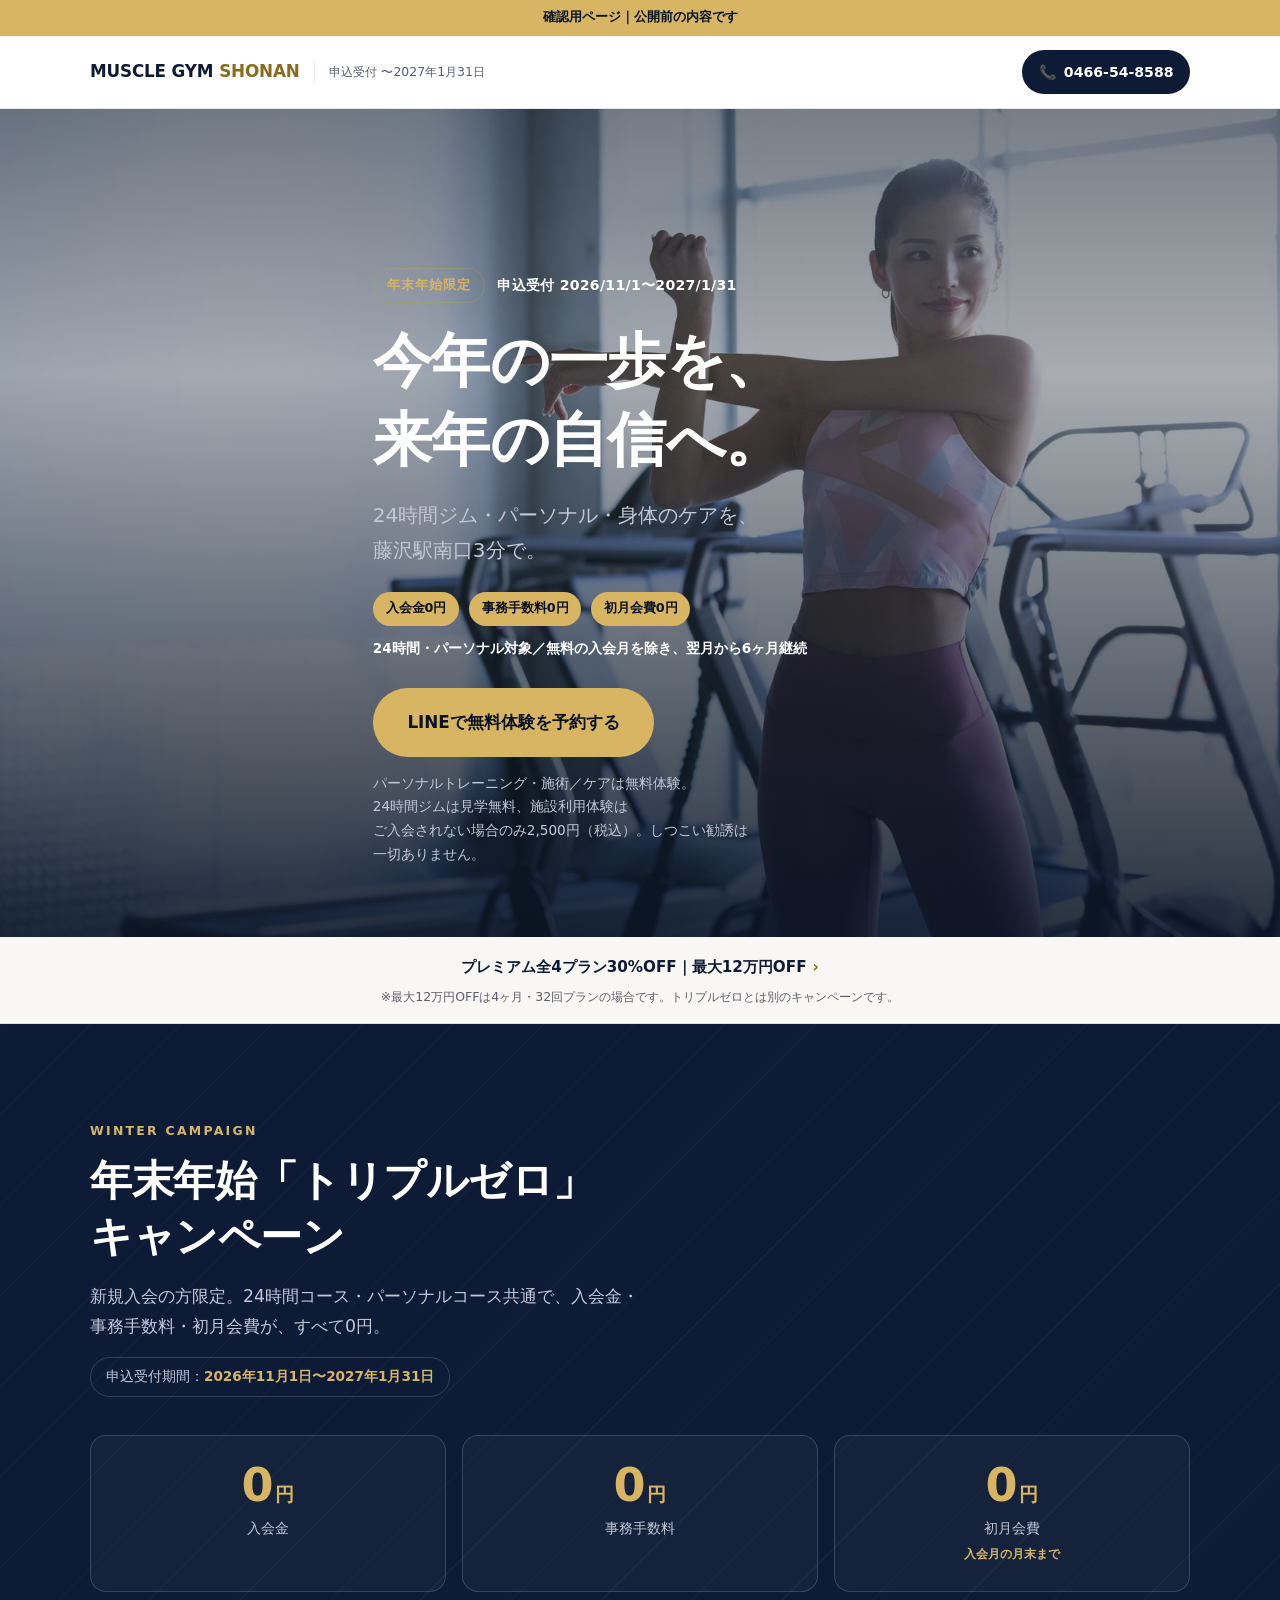
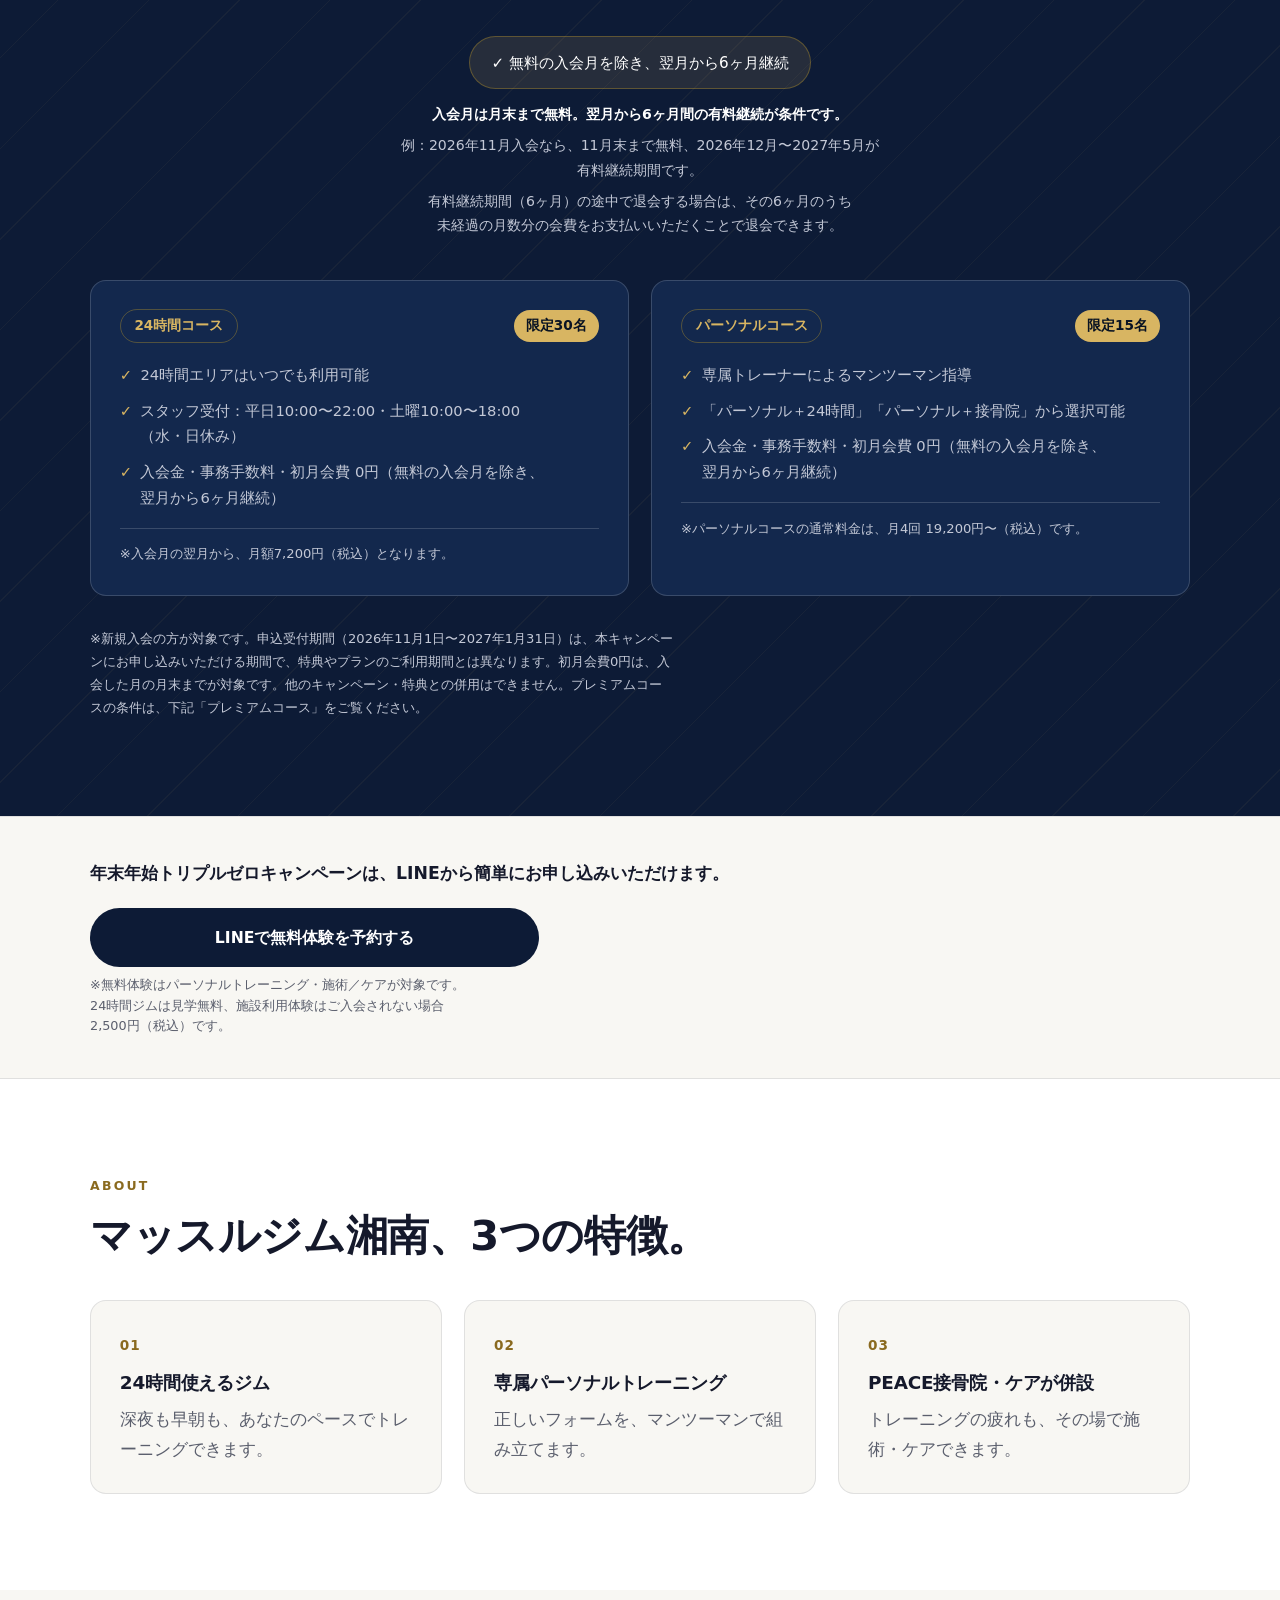
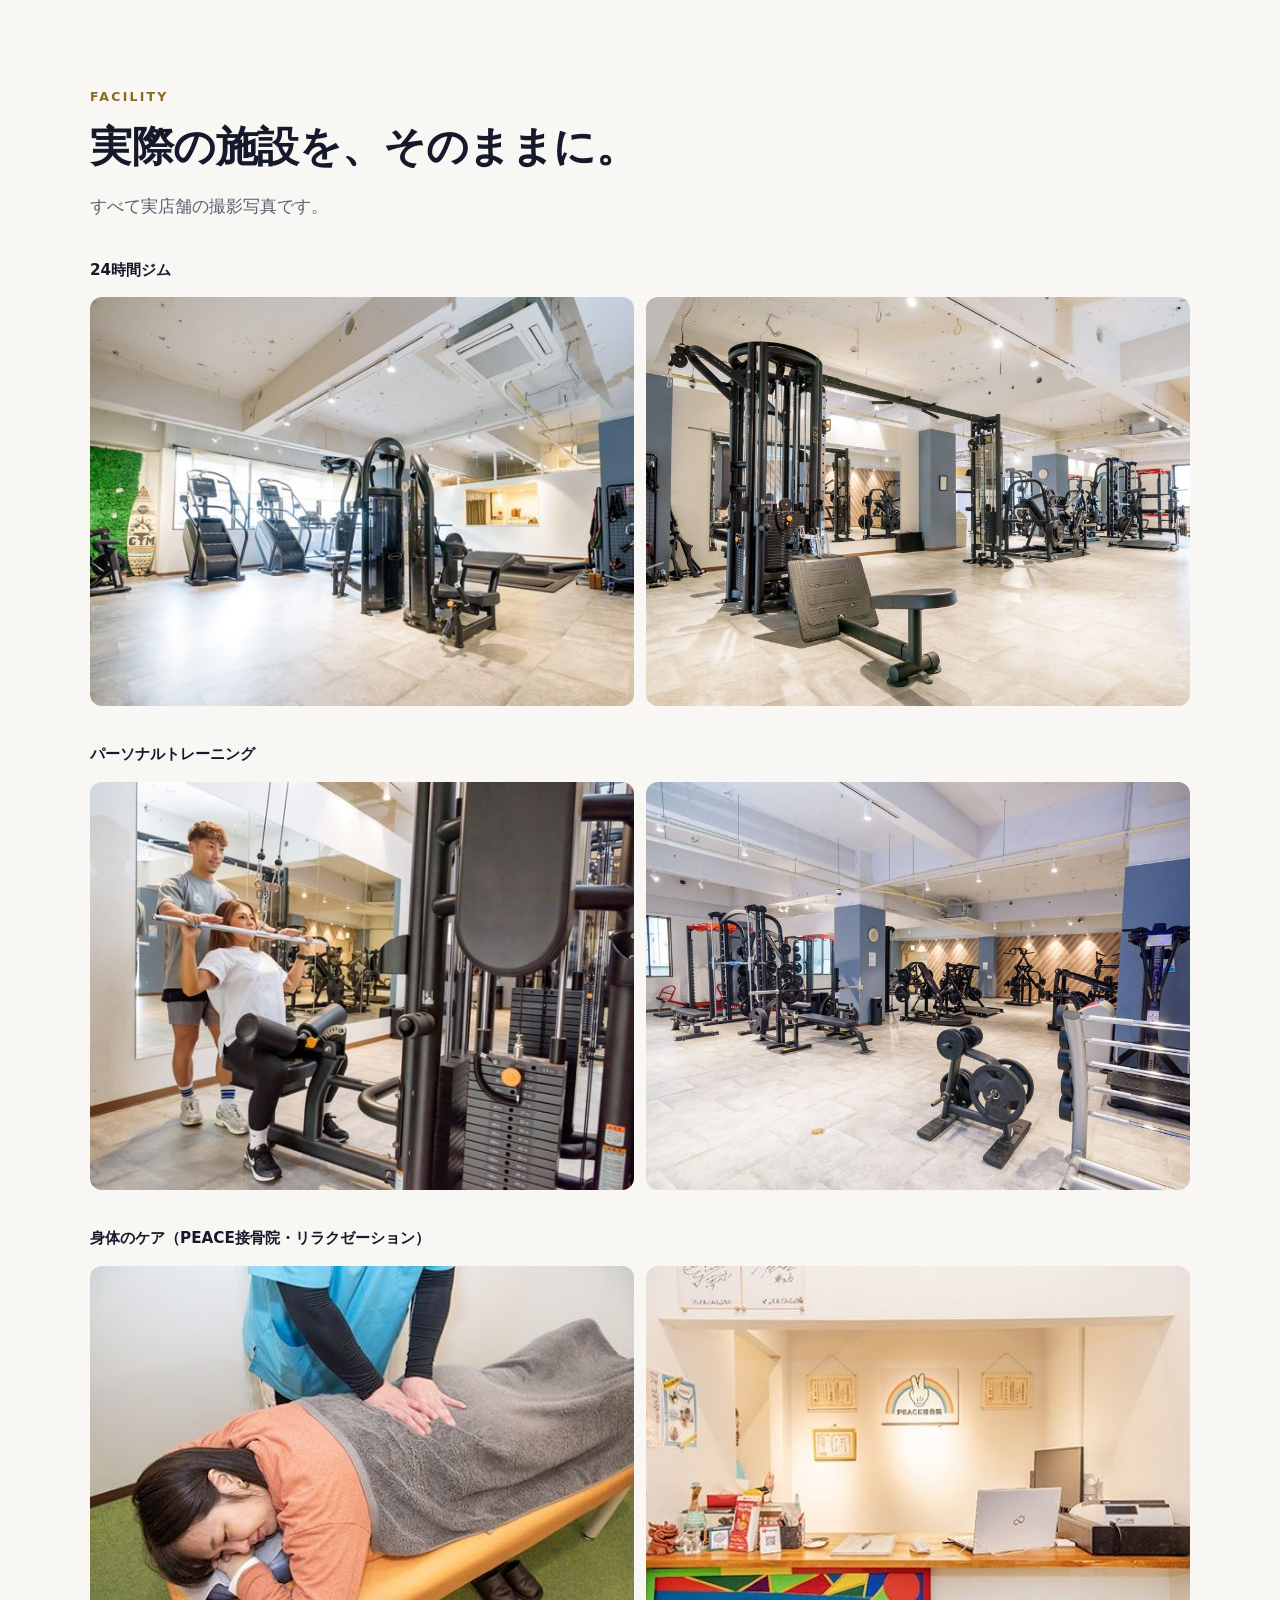
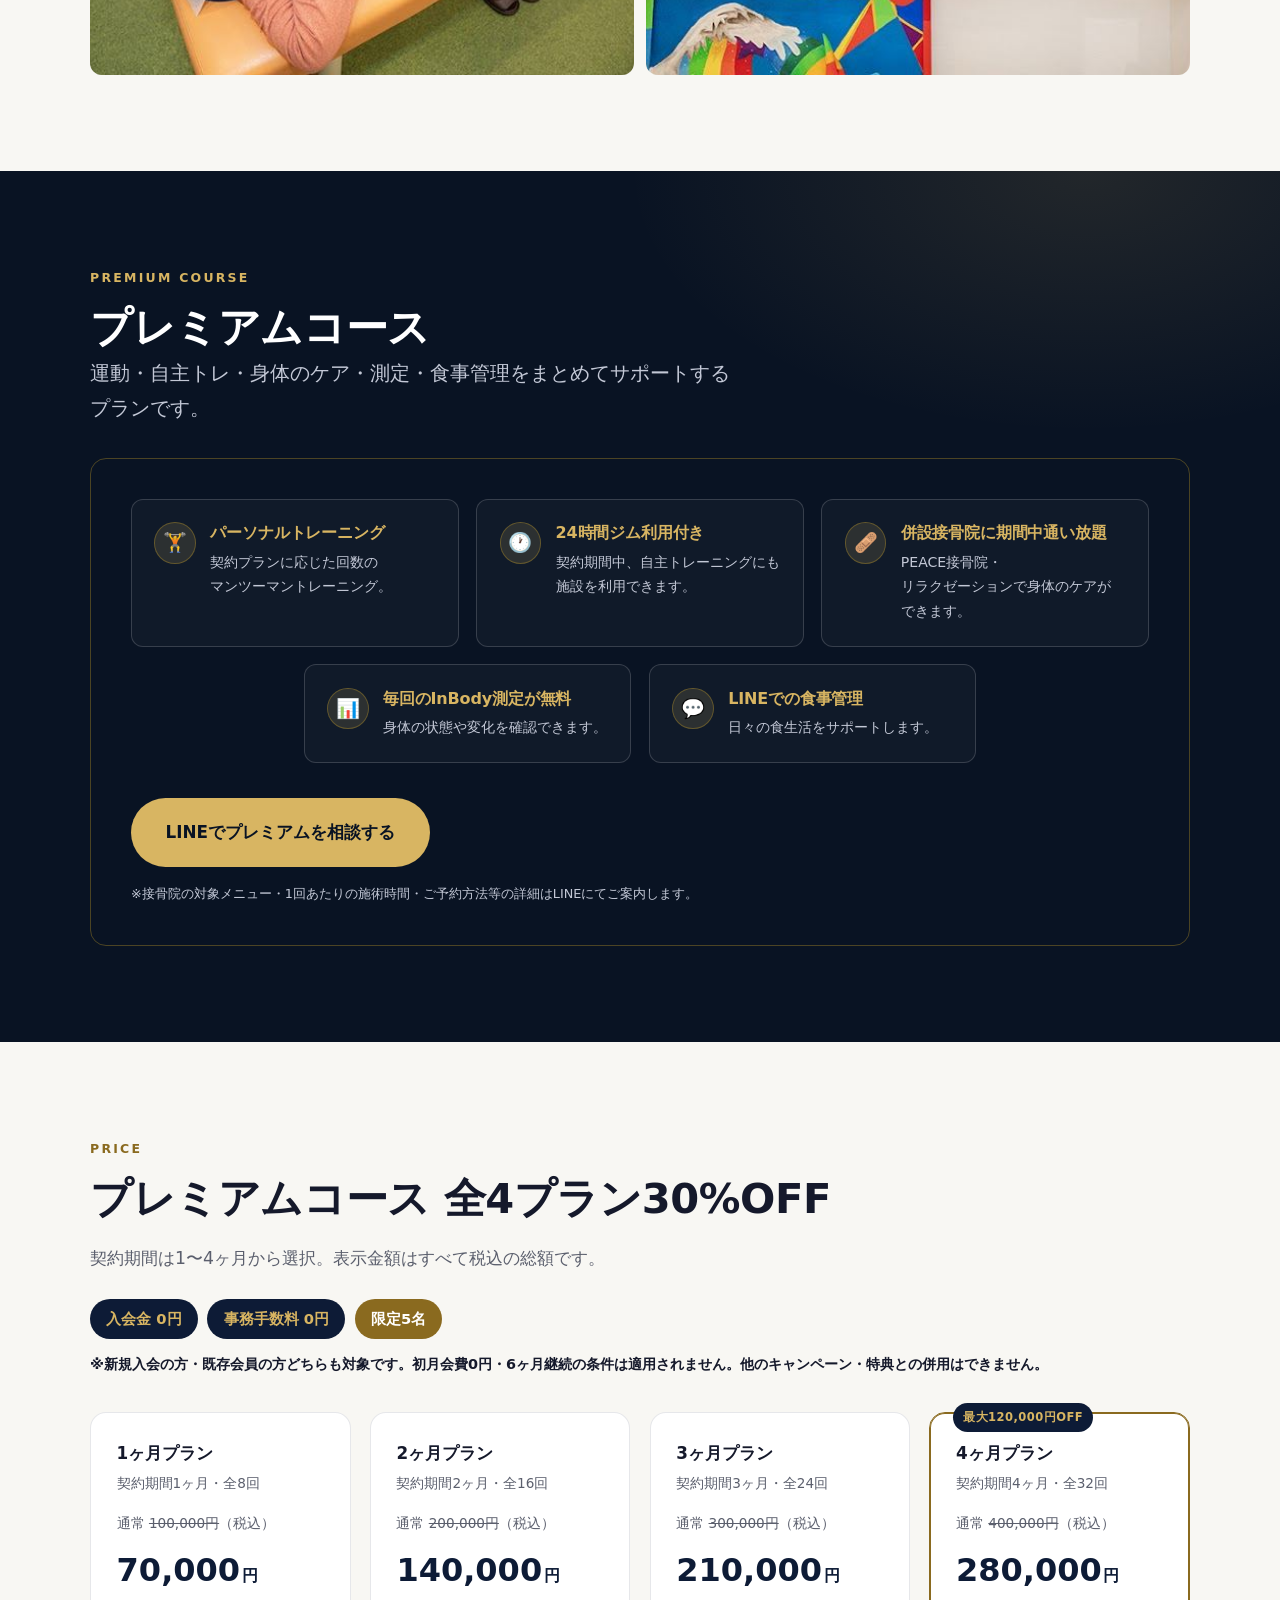
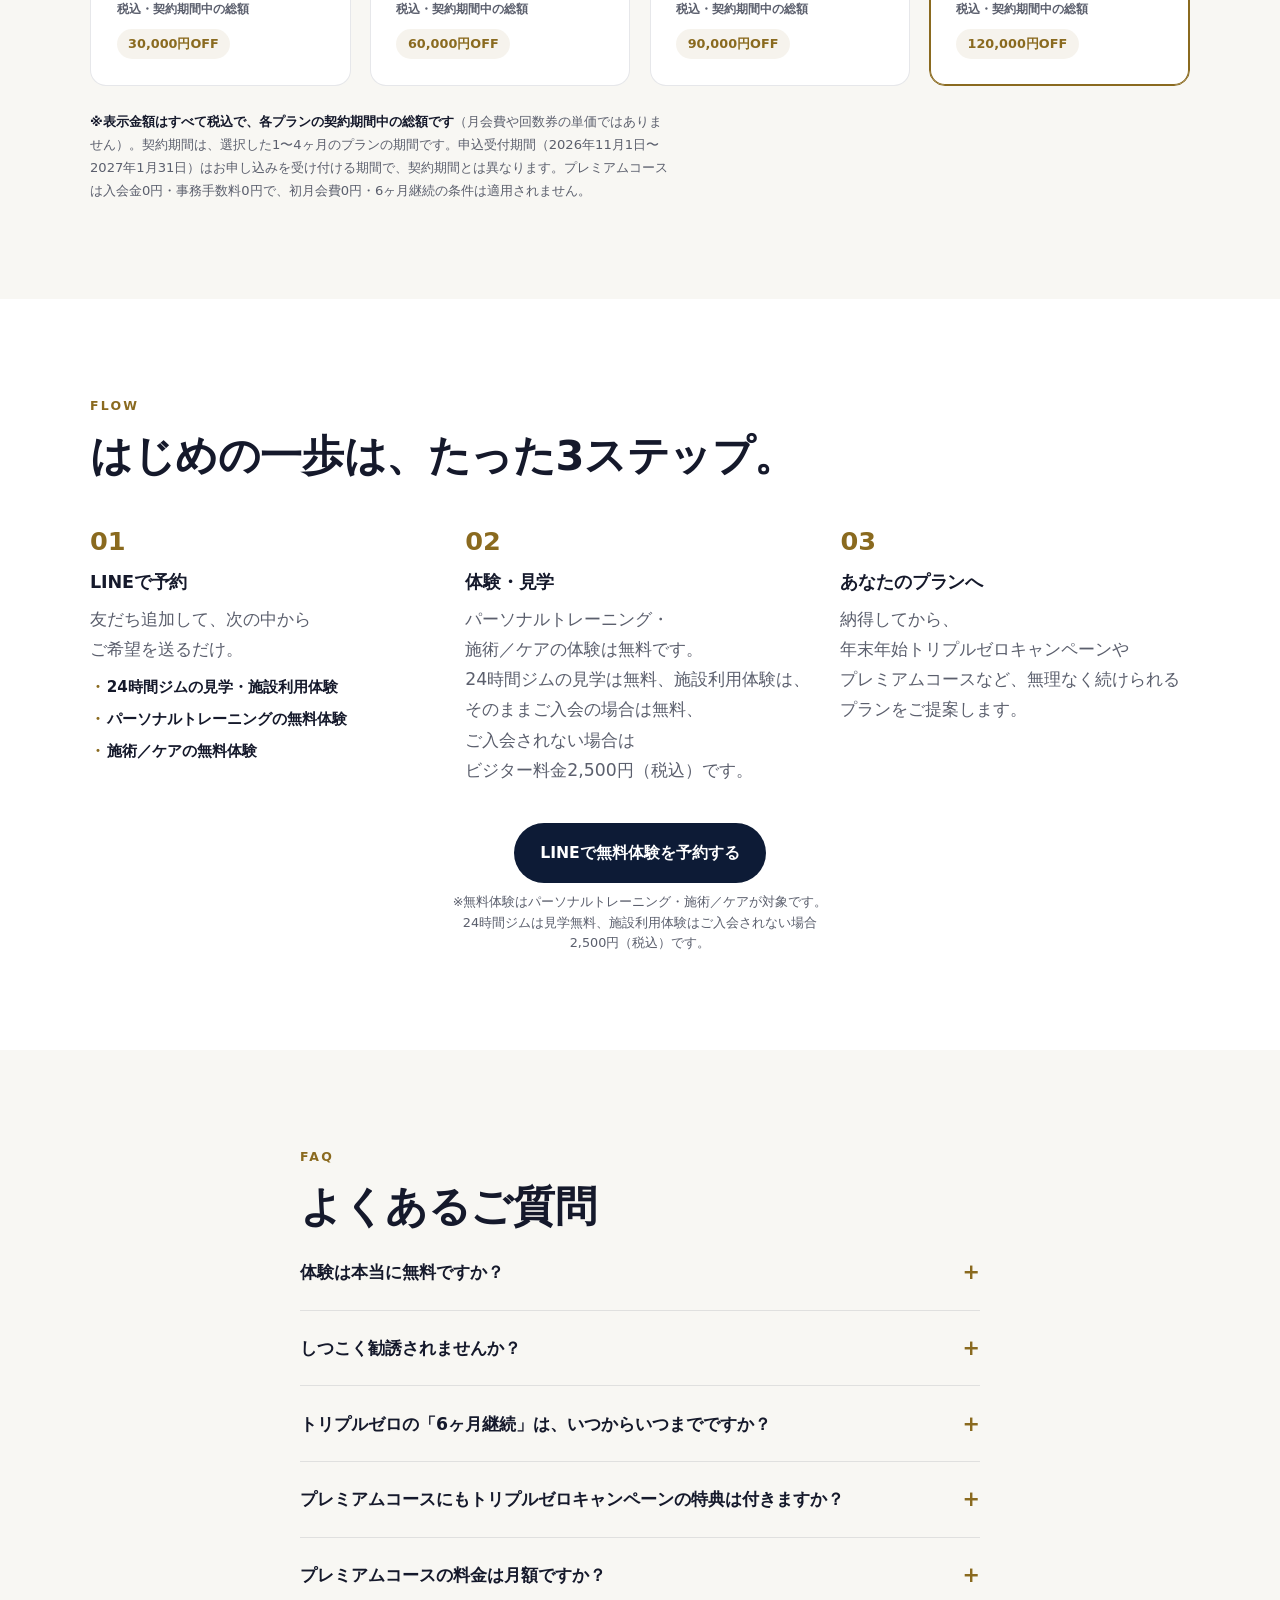
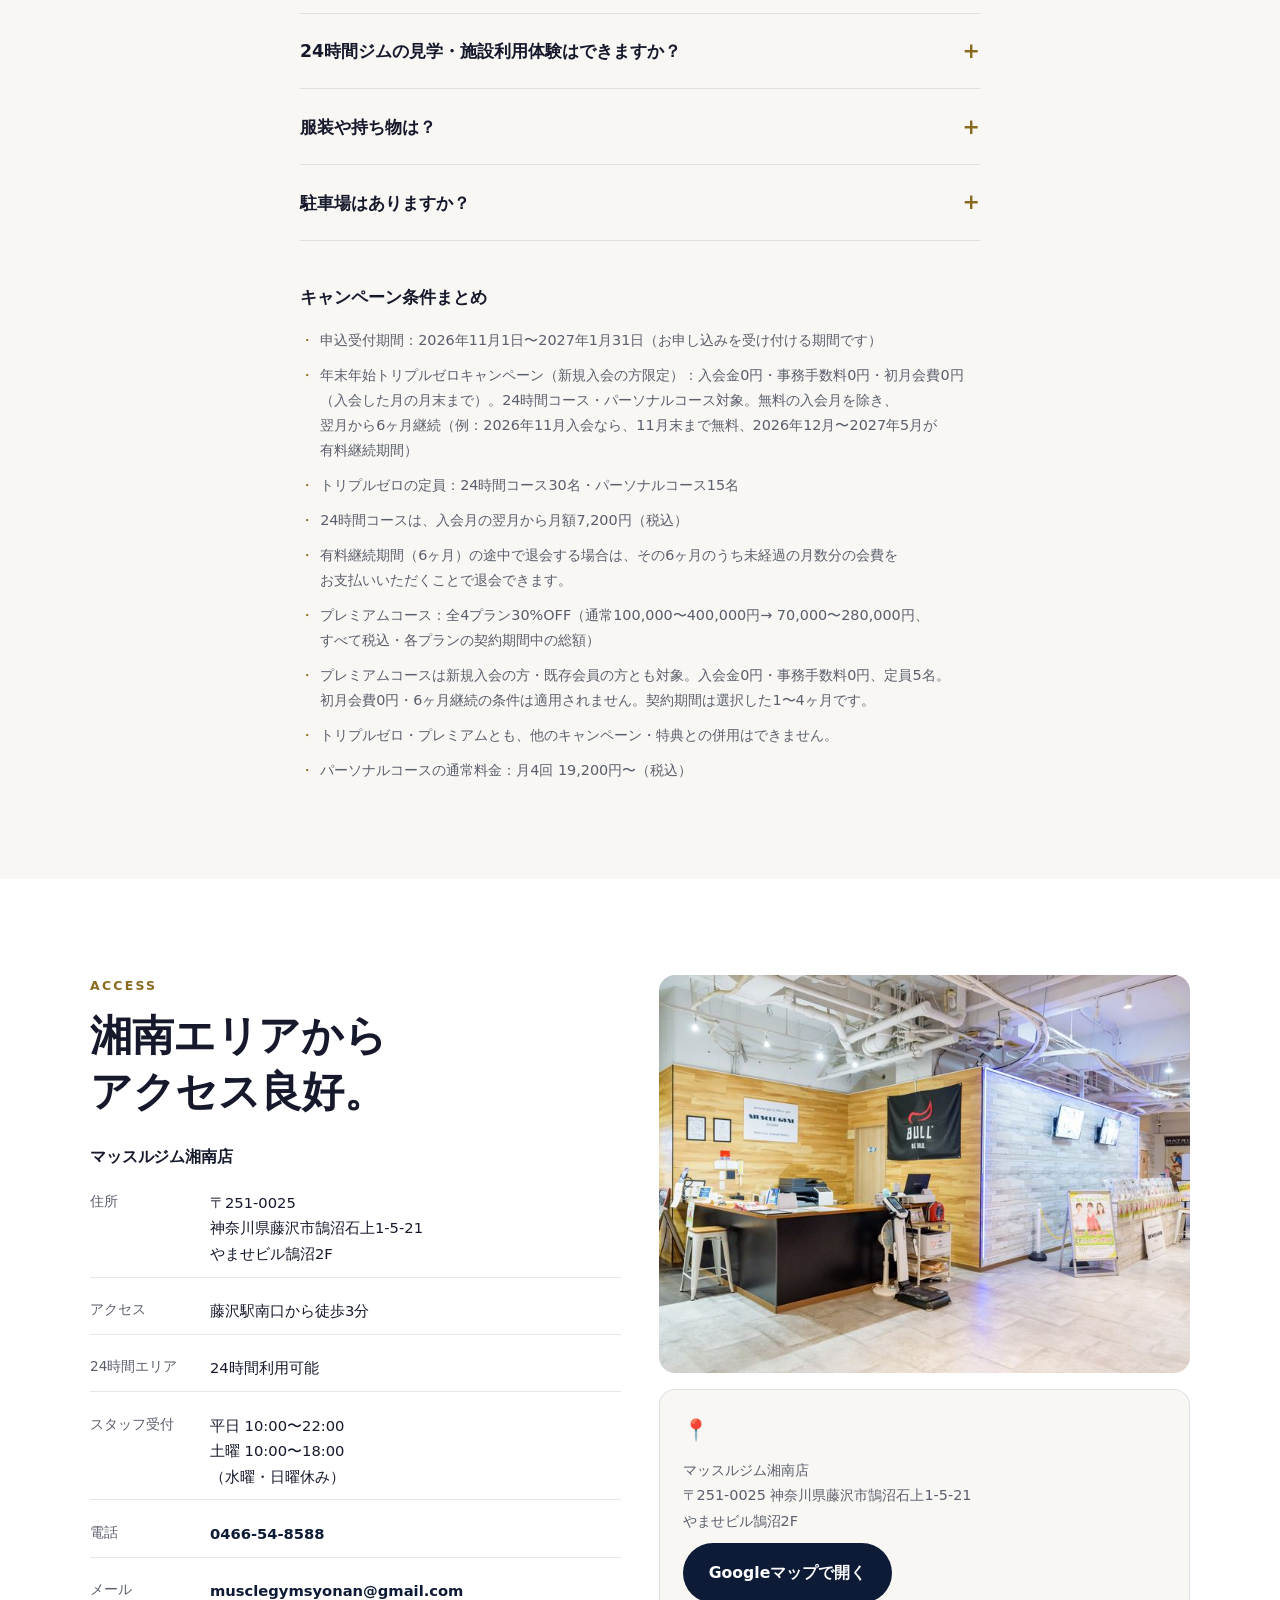
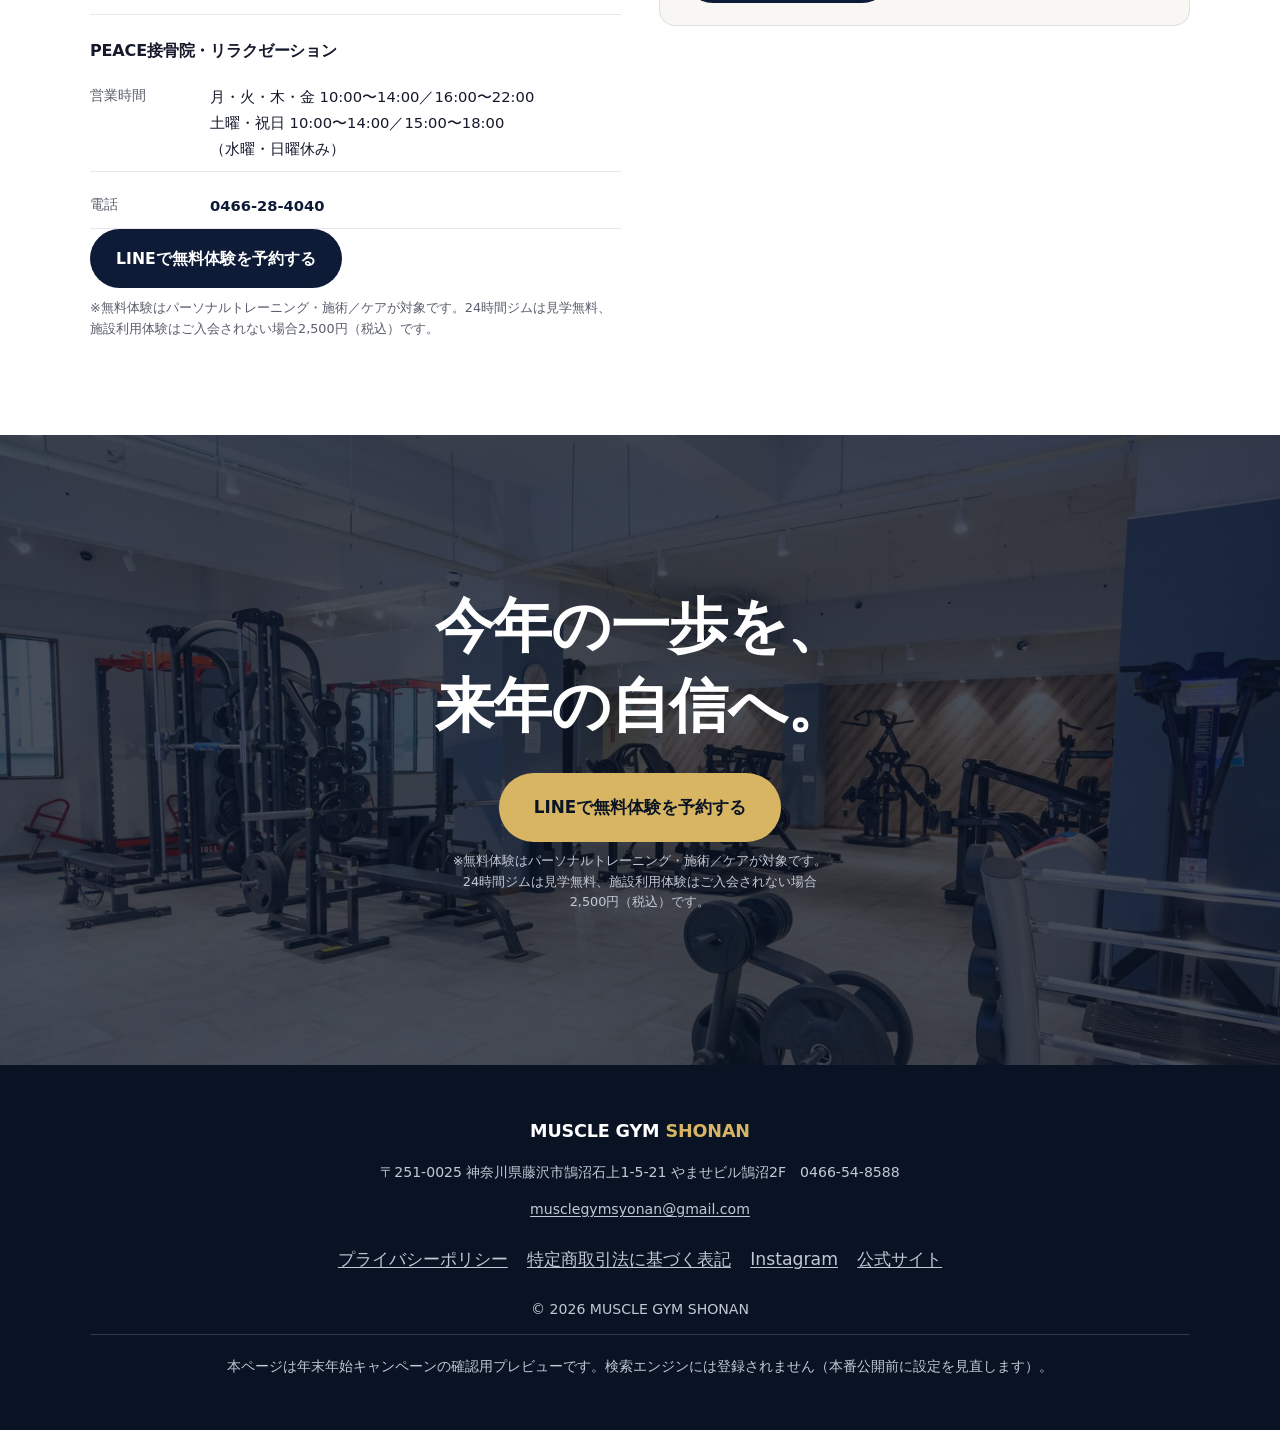
==== commit 1b4f9e40: "冬LP：パーソナルコースの通常料金（月4回19,200円〜・税込）を掲載 - パーソナルコースのカードと条件まとめの「所定料金」表記を、   確定した通常料金「月4回 19,200円〜（税込）」に差し" ====
--- a/lp/winter/index.html
+++ b/lp/winter/index.html
@@ -148,7 +148,7 @@
             <li>「パーソナル＋24時間」「パーソナル＋接骨院」から選択可能</li>
             <li>入会金・事務手数料・初月会費 0円<span class="nw">（無料の入会月を除き、</span><span class="nw">翌月から6ヶ月継続）</span></li>
           </ul>
-          <p class="triple0-card__note">※パーソナル料金、および入会月の翌月以降の料金は、契約プランの所定料金となります。</p>
+          <p class="triple0-card__note"><span class="nw">※パーソナルコースの通常料金は、</span><span class="nw">月4回 19,200円〜（税込）です。</span></p>
         </article>
       </div>
 
@@ -429,7 +429,7 @@
           <li><span class="nw">プレミアムコース：</span><span class="nw">全4プラン30%OFF</span><span class="nw">（通常100,000〜400,000円</span><span class="nw"> → 70,000〜280,000円、</span><span class="nw">すべて税込・</span><span class="nw">各プランの契約期間中の総額）</span></li>
           <li><span class="nw">プレミアムコースは</span><span class="nw">新規入会の方・</span><span class="nw">既存会員の方とも対象。</span><span class="nw">入会金0円・</span><span class="nw">事務手数料0円、</span><span class="nw">定員5名。</span><span class="nw">初月会費0円・</span><span class="nw">6ヶ月継続の条件は</span><span class="nw">適用されません。</span><span class="nw">契約期間は</span><span class="nw">選択した1〜4ヶ月です。</span></li>
           <li><span class="nw">トリプルゼロ・プレミアムとも、</span><span class="nw">他のキャンペーン・</span><span class="nw">特典との併用は</span><span class="nw">できません。</span></li>
-          <li><span class="nw">パーソナルコースの料金は、</span><span class="nw">LINEまたはスタッフより</span><span class="nw">ご案内します。</span></li>
+          <li><span class="nw">パーソナルコースの通常料金：</span><span class="nw">月4回 19,200円〜（税込）</span></li>
         </ul>
       </div>
     </div>
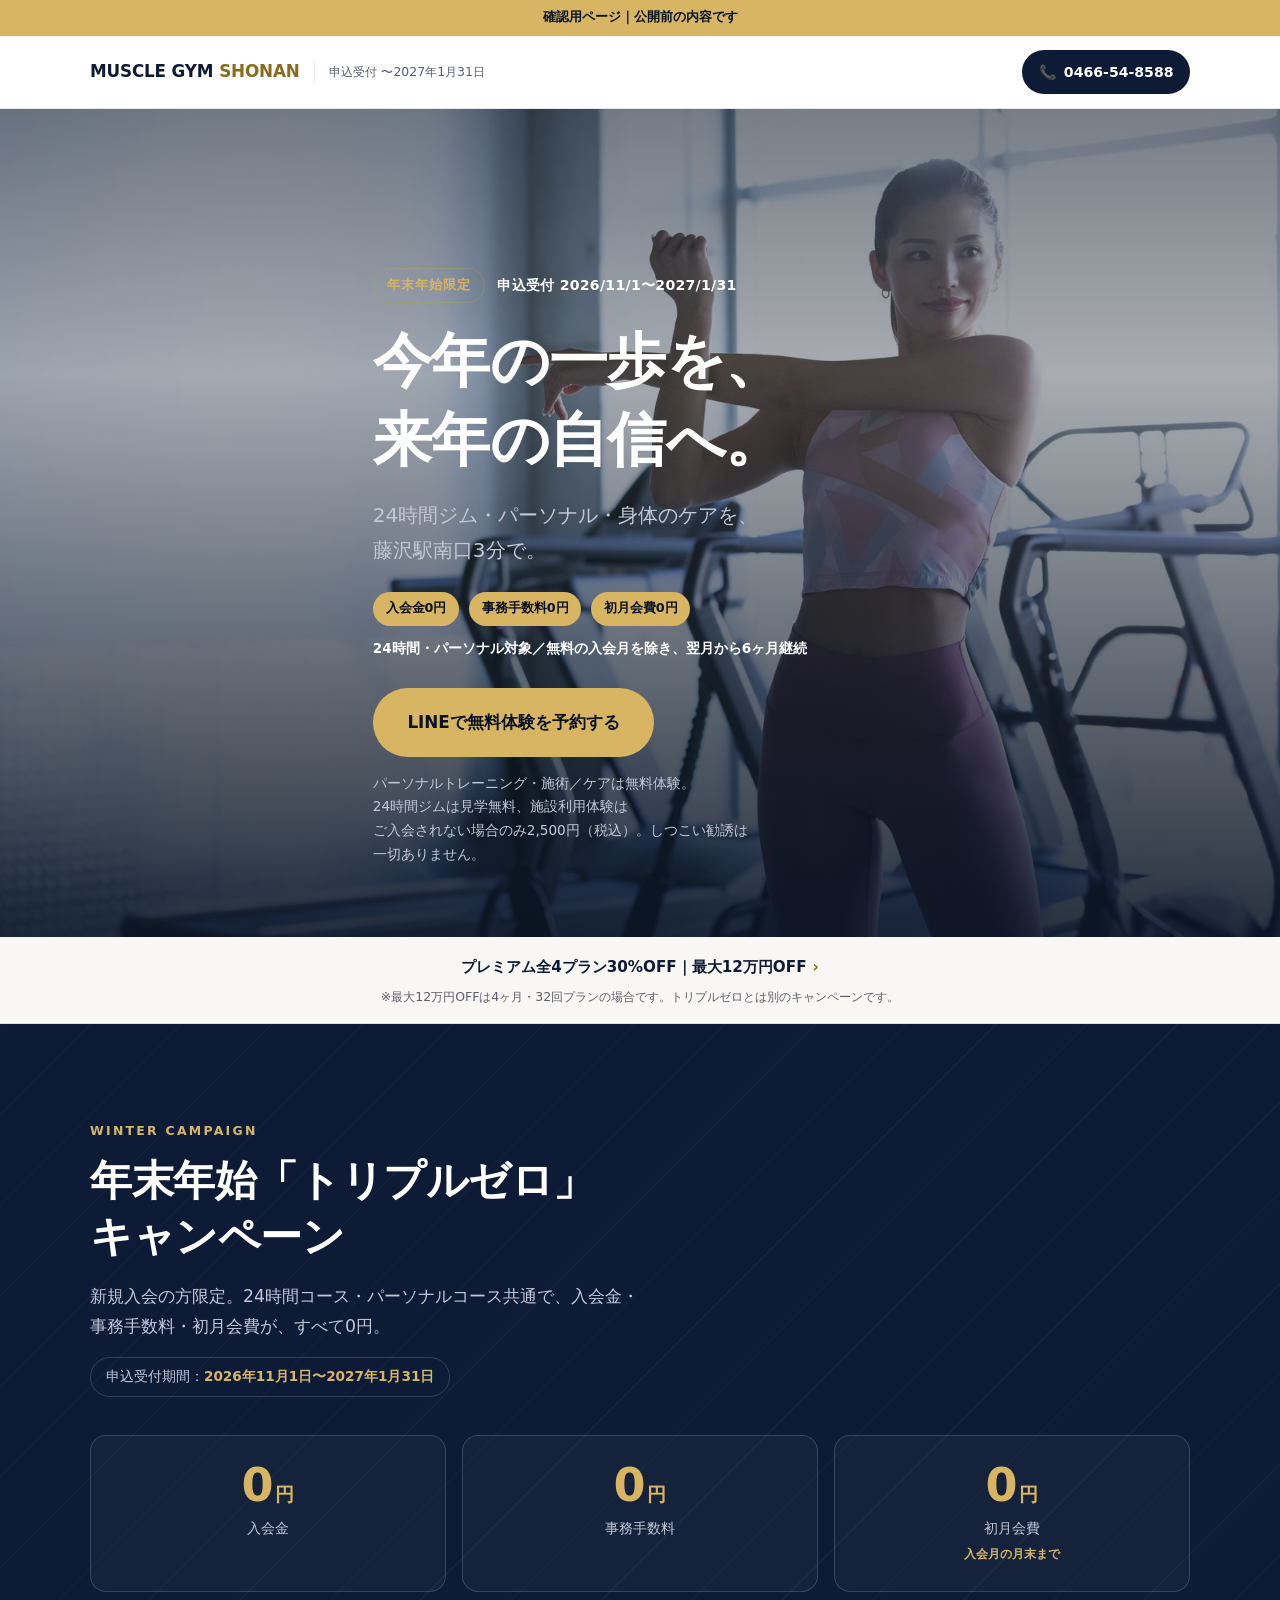
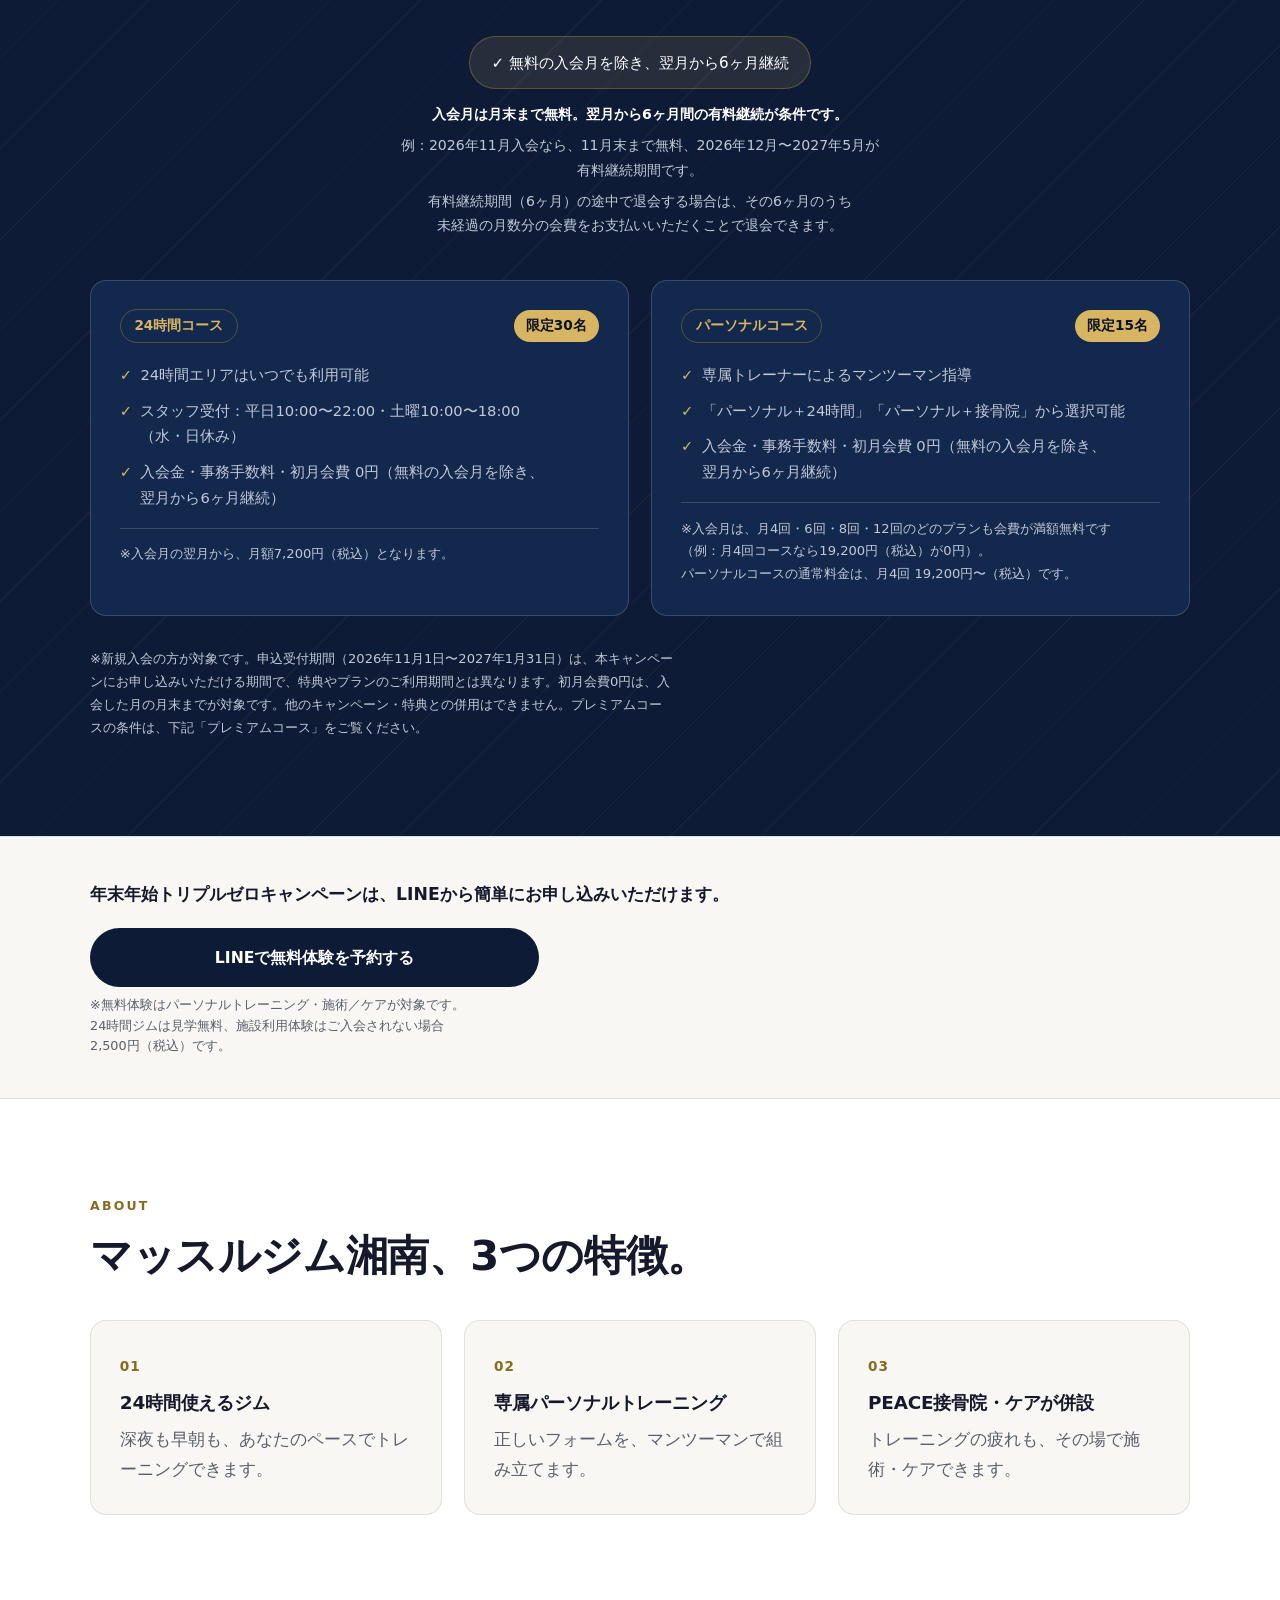
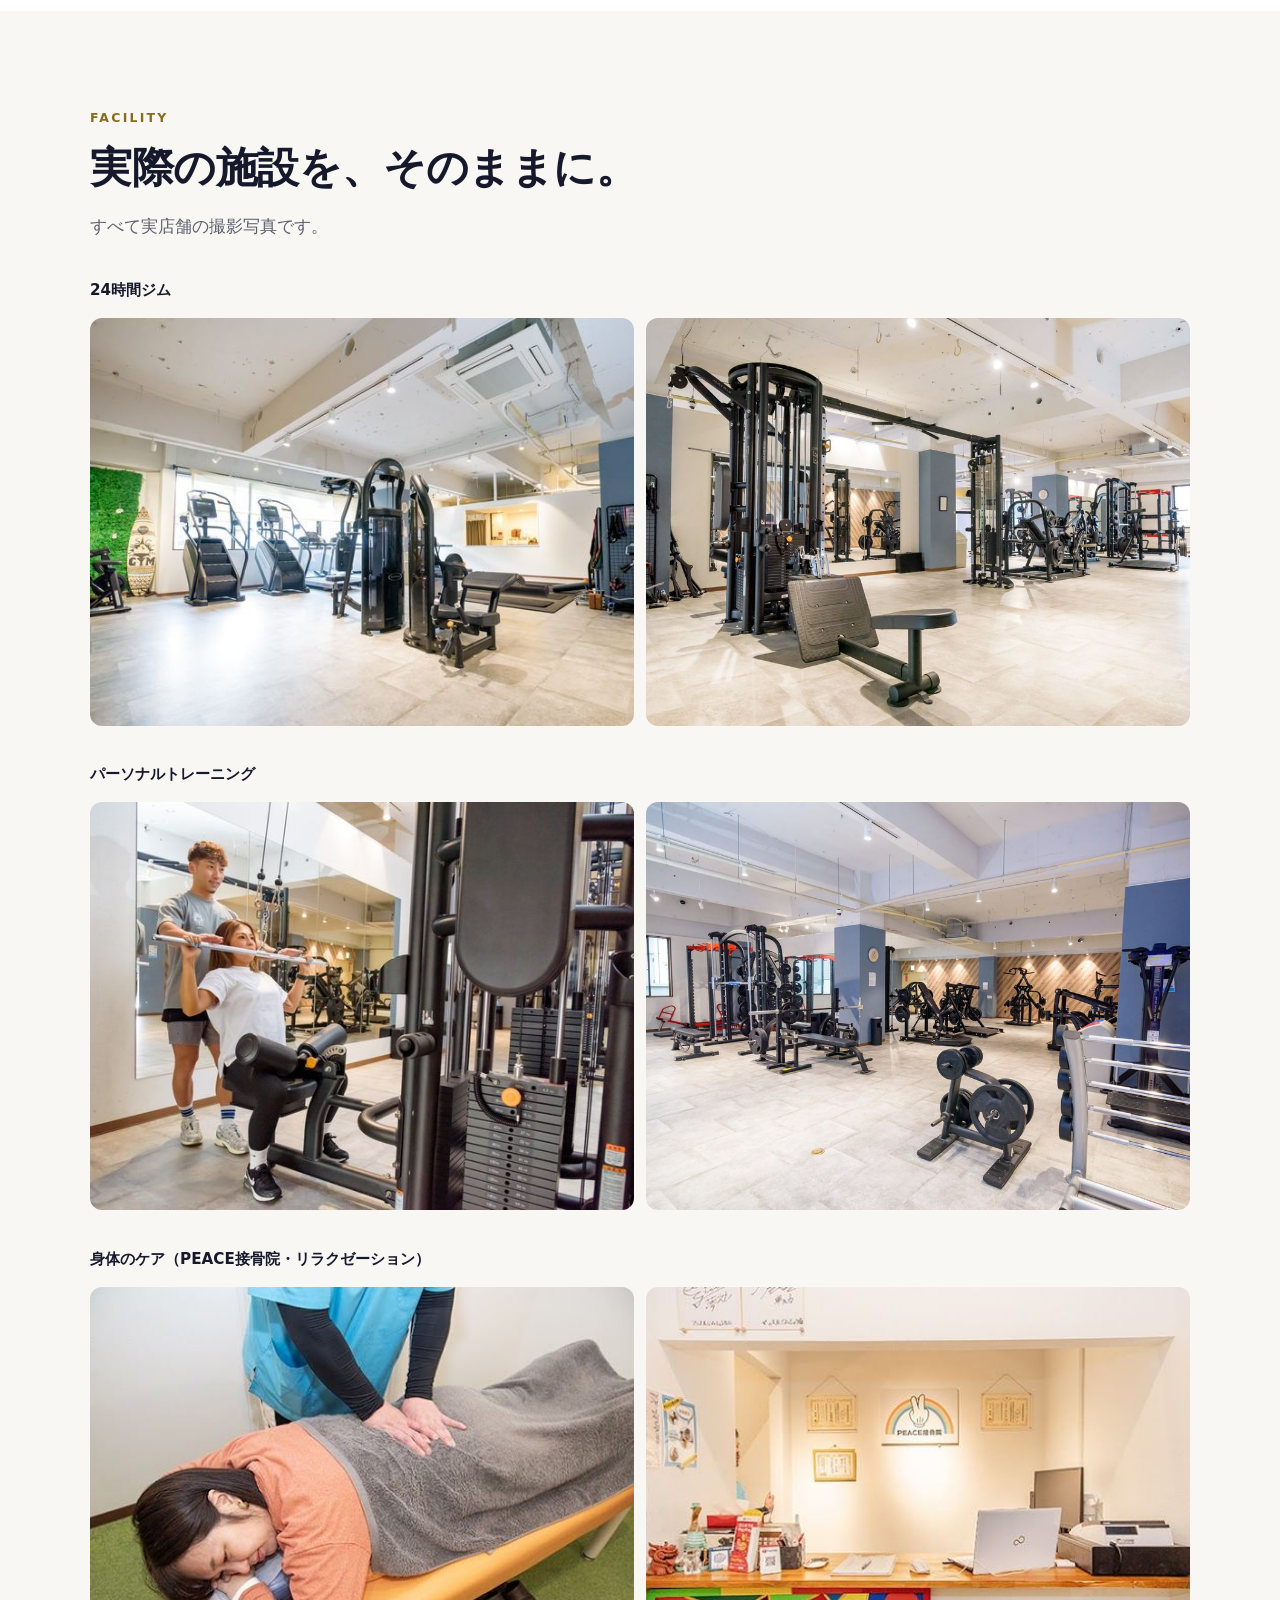
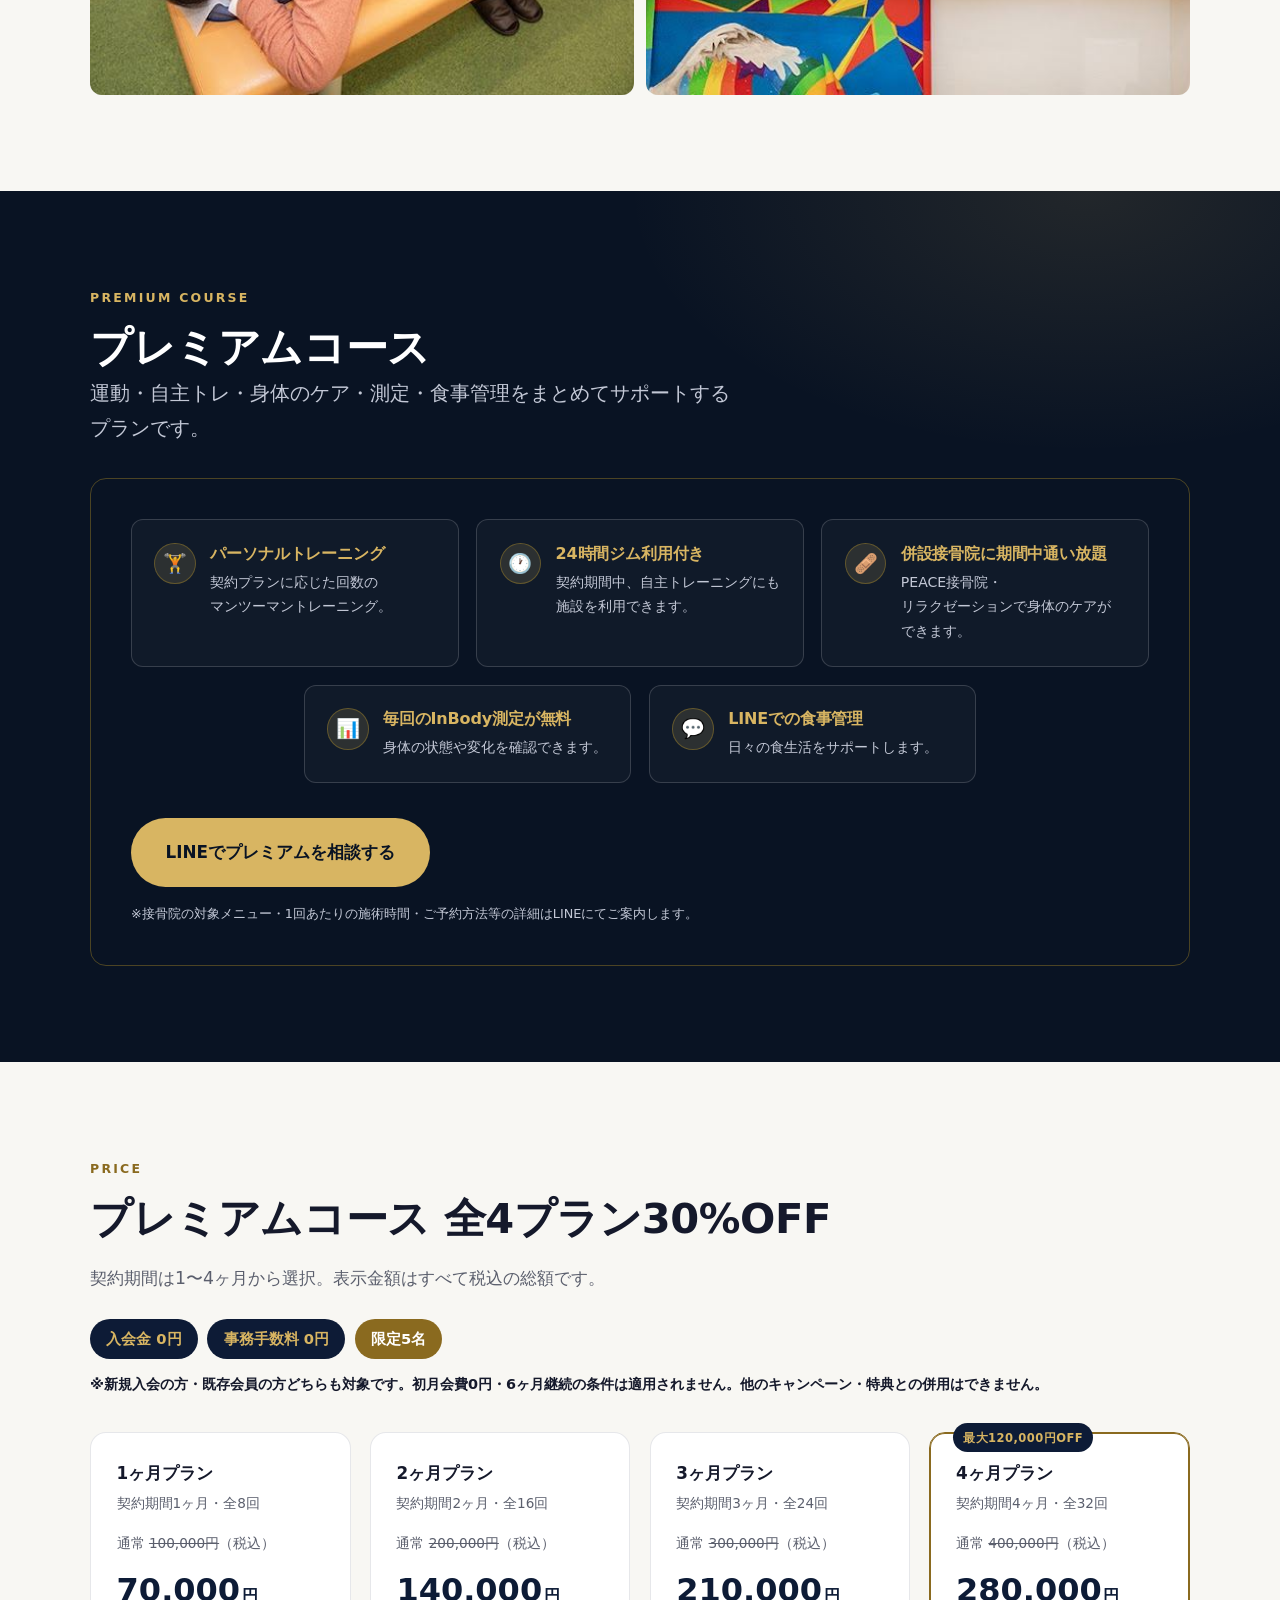
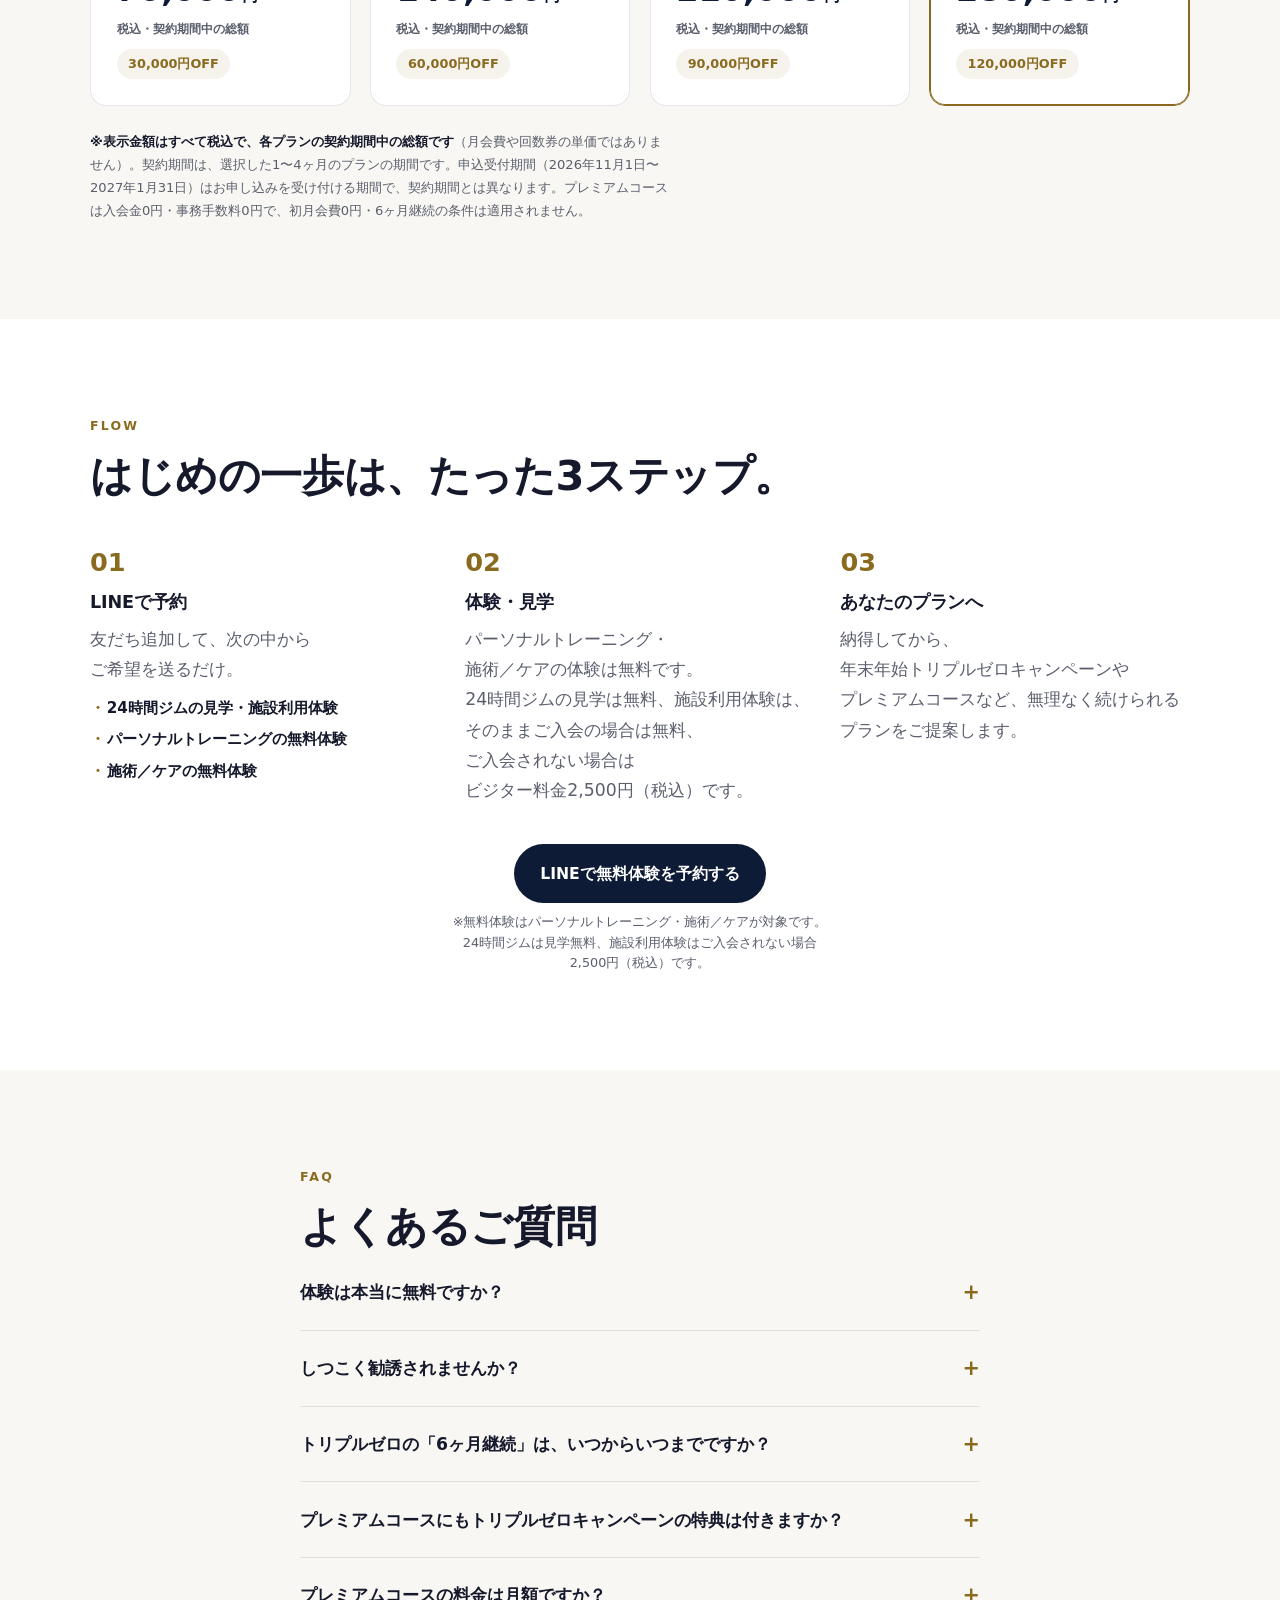
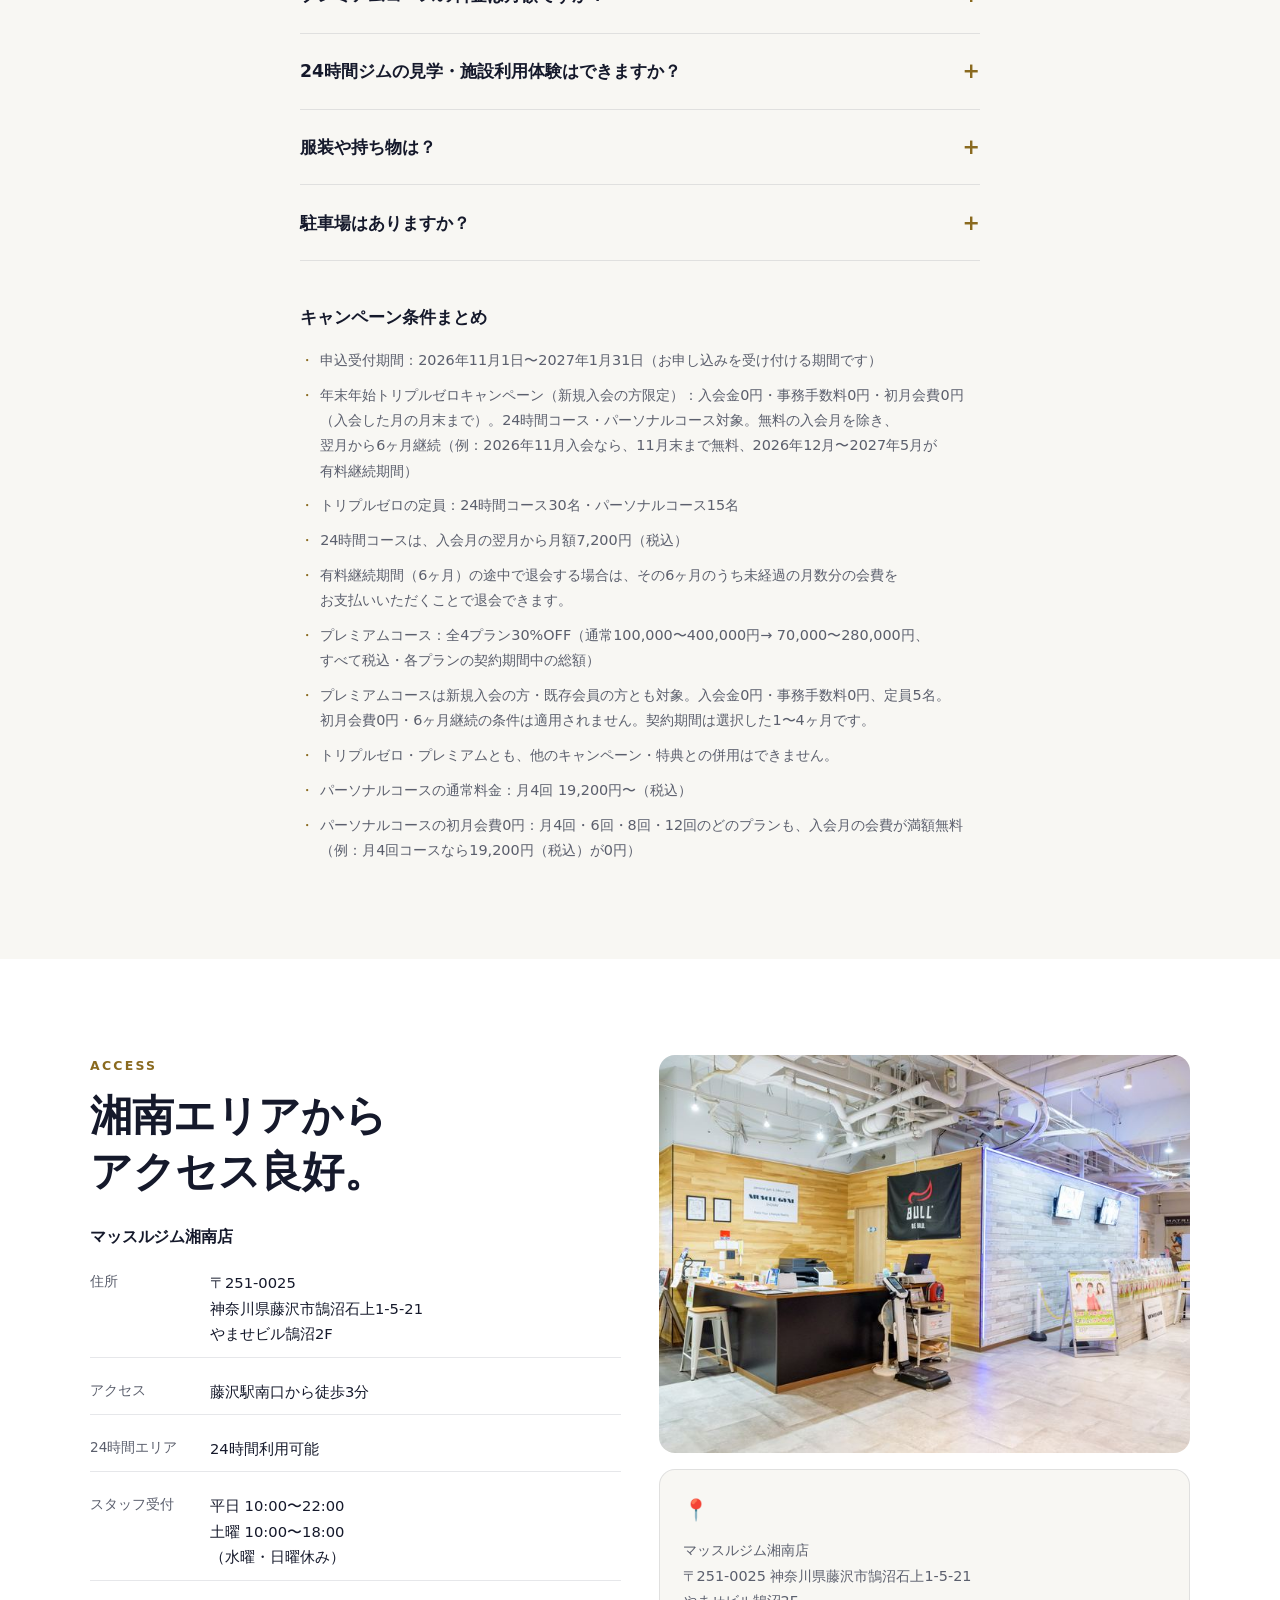
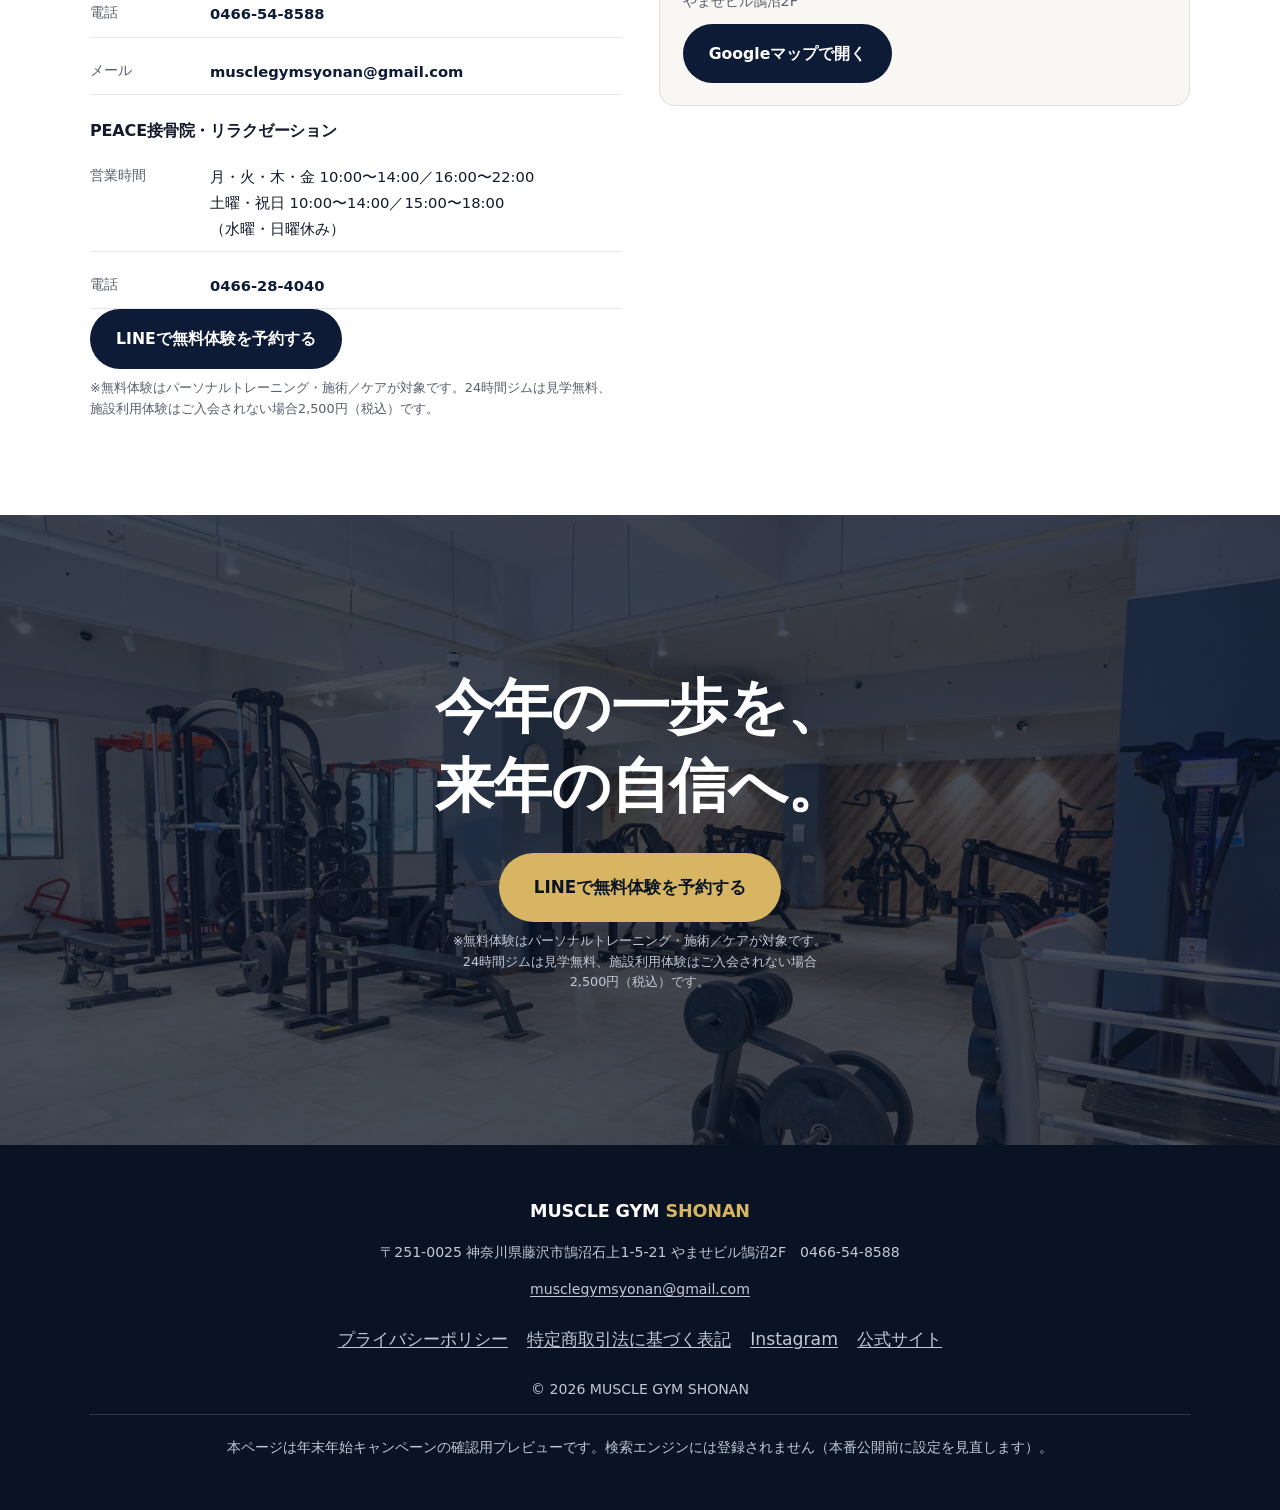
==== commit 8f6430f5: "冬LP：パーソナルコースの初月会費0円の内容を明記 - パーソナルコースのカードと条件まとめに「入会月は、月4回・6回・8回・12回の   どのプランも会費が満額無料（例：月4回コースなら19,200" ====
--- a/lp/winter/index.html
+++ b/lp/winter/index.html
@@ -148,7 +148,7 @@
             <li>「パーソナル＋24時間」「パーソナル＋接骨院」から選択可能</li>
             <li>入会金・事務手数料・初月会費 0円<span class="nw">（無料の入会月を除き、</span><span class="nw">翌月から6ヶ月継続）</span></li>
           </ul>
-          <p class="triple0-card__note"><span class="nw">※パーソナルコースの通常料金は、</span><span class="nw">月4回 19,200円〜（税込）です。</span></p>
+          <p class="triple0-card__note"><span class="nw">※入会月は、</span><span class="nw">月4回・6回・8回・12回の</span><span class="nw">どのプランも</span><span class="nw">会費が満額無料です</span><span class="nw">（例：月4回コースなら</span><span class="nw">19,200円（税込）が0円）。</span><br><span class="nw">パーソナルコースの通常料金は、</span><span class="nw">月4回 19,200円〜（税込）です。</span></p>
         </article>
       </div>
 
@@ -430,6 +430,7 @@
           <li><span class="nw">プレミアムコースは</span><span class="nw">新規入会の方・</span><span class="nw">既存会員の方とも対象。</span><span class="nw">入会金0円・</span><span class="nw">事務手数料0円、</span><span class="nw">定員5名。</span><span class="nw">初月会費0円・</span><span class="nw">6ヶ月継続の条件は</span><span class="nw">適用されません。</span><span class="nw">契約期間は</span><span class="nw">選択した1〜4ヶ月です。</span></li>
           <li><span class="nw">トリプルゼロ・プレミアムとも、</span><span class="nw">他のキャンペーン・</span><span class="nw">特典との併用は</span><span class="nw">できません。</span></li>
           <li><span class="nw">パーソナルコースの通常料金：</span><span class="nw">月4回 19,200円〜（税込）</span></li>
+          <li><span class="nw">パーソナルコースの初月会費0円：</span><span class="nw">月4回・6回・8回・12回の</span><span class="nw">どのプランも、</span><span class="nw">入会月の会費が満額無料</span><span class="nw">（例：月4回コースなら</span><span class="nw">19,200円（税込）が0円）</span></li>
         </ul>
       </div>
     </div>
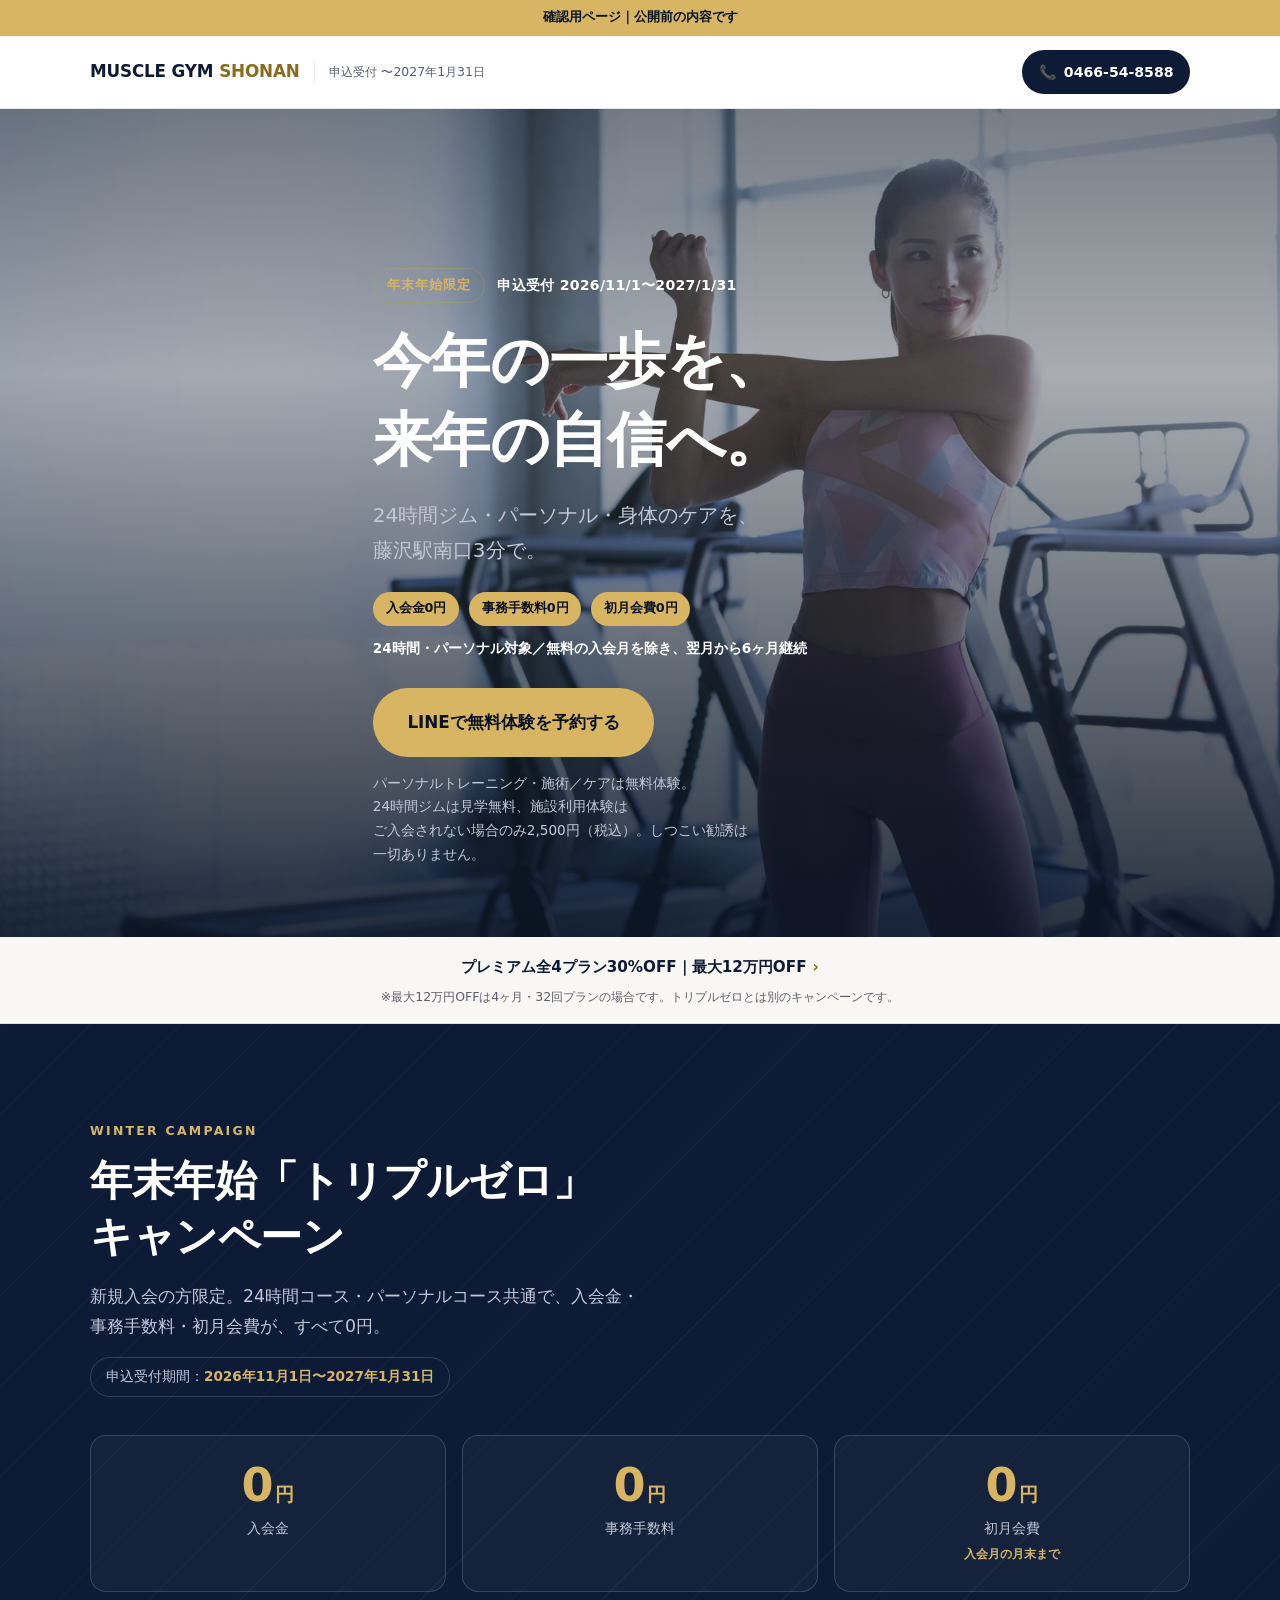
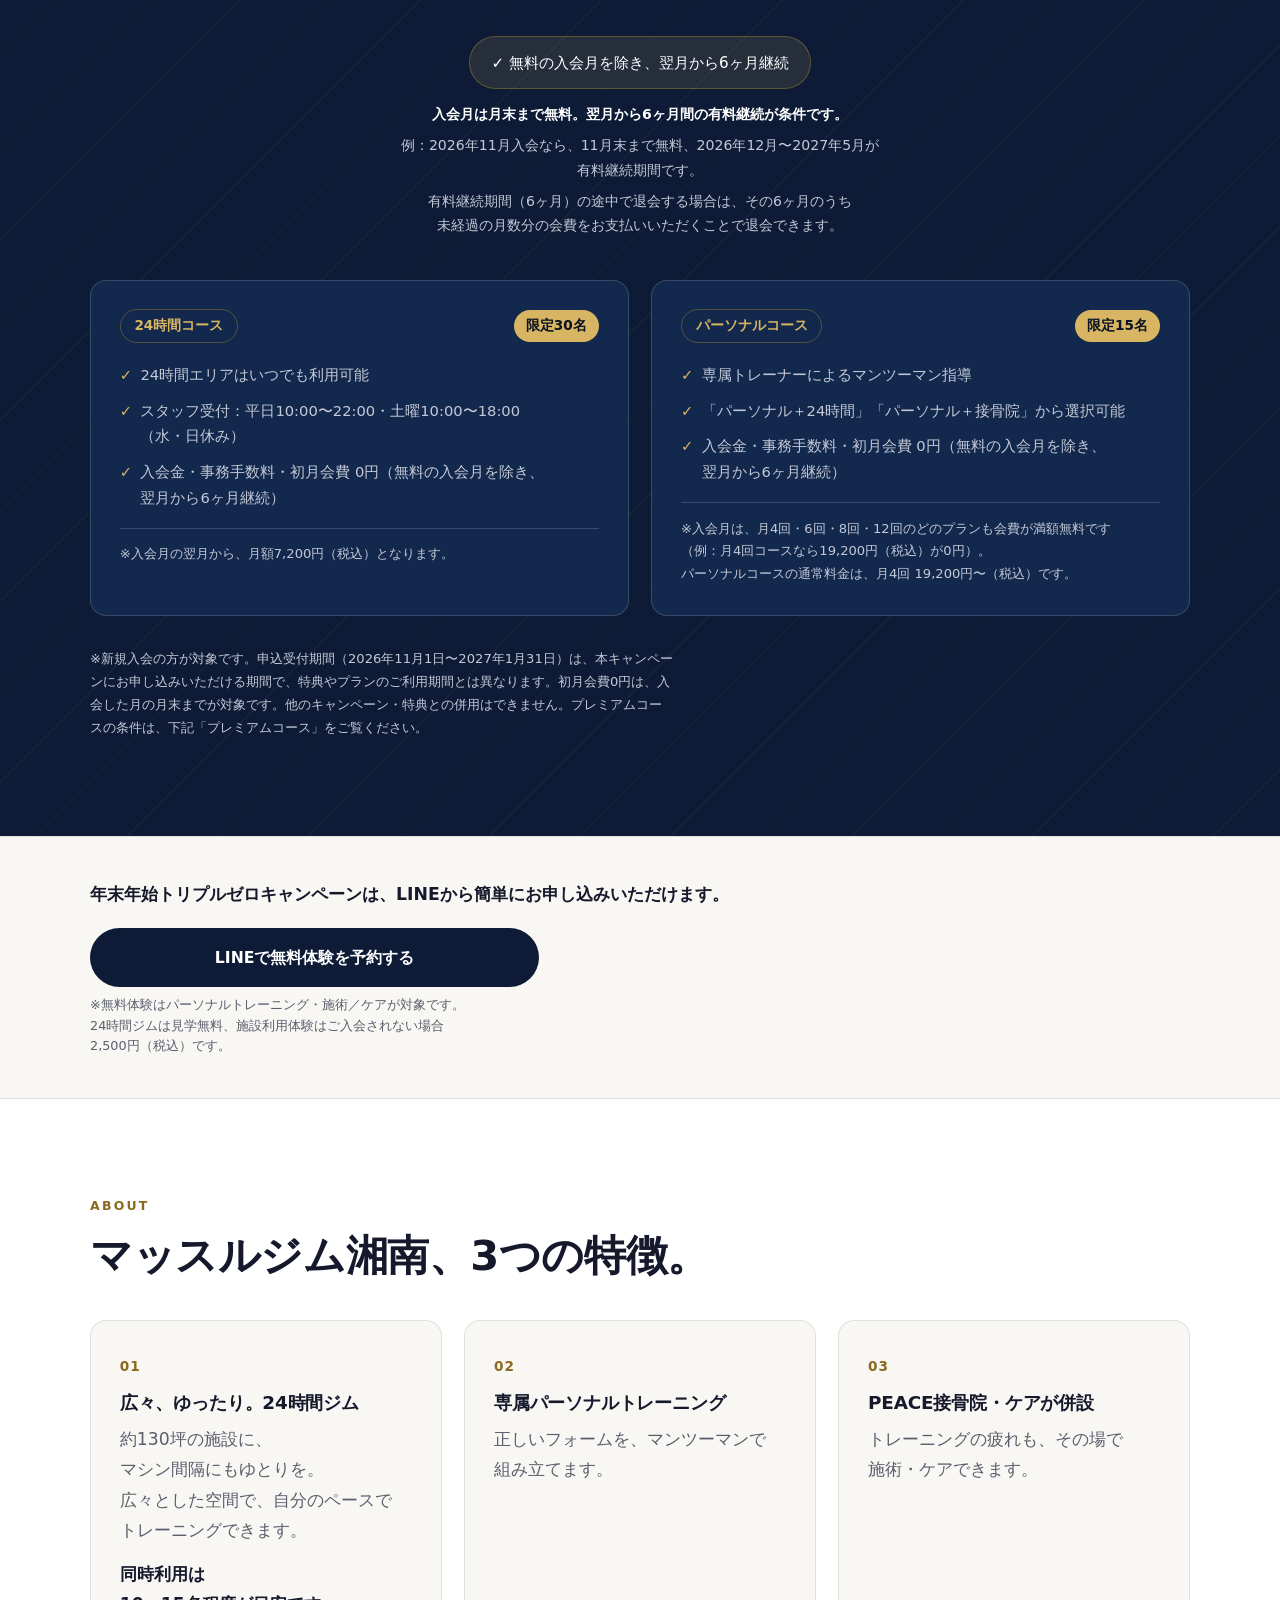
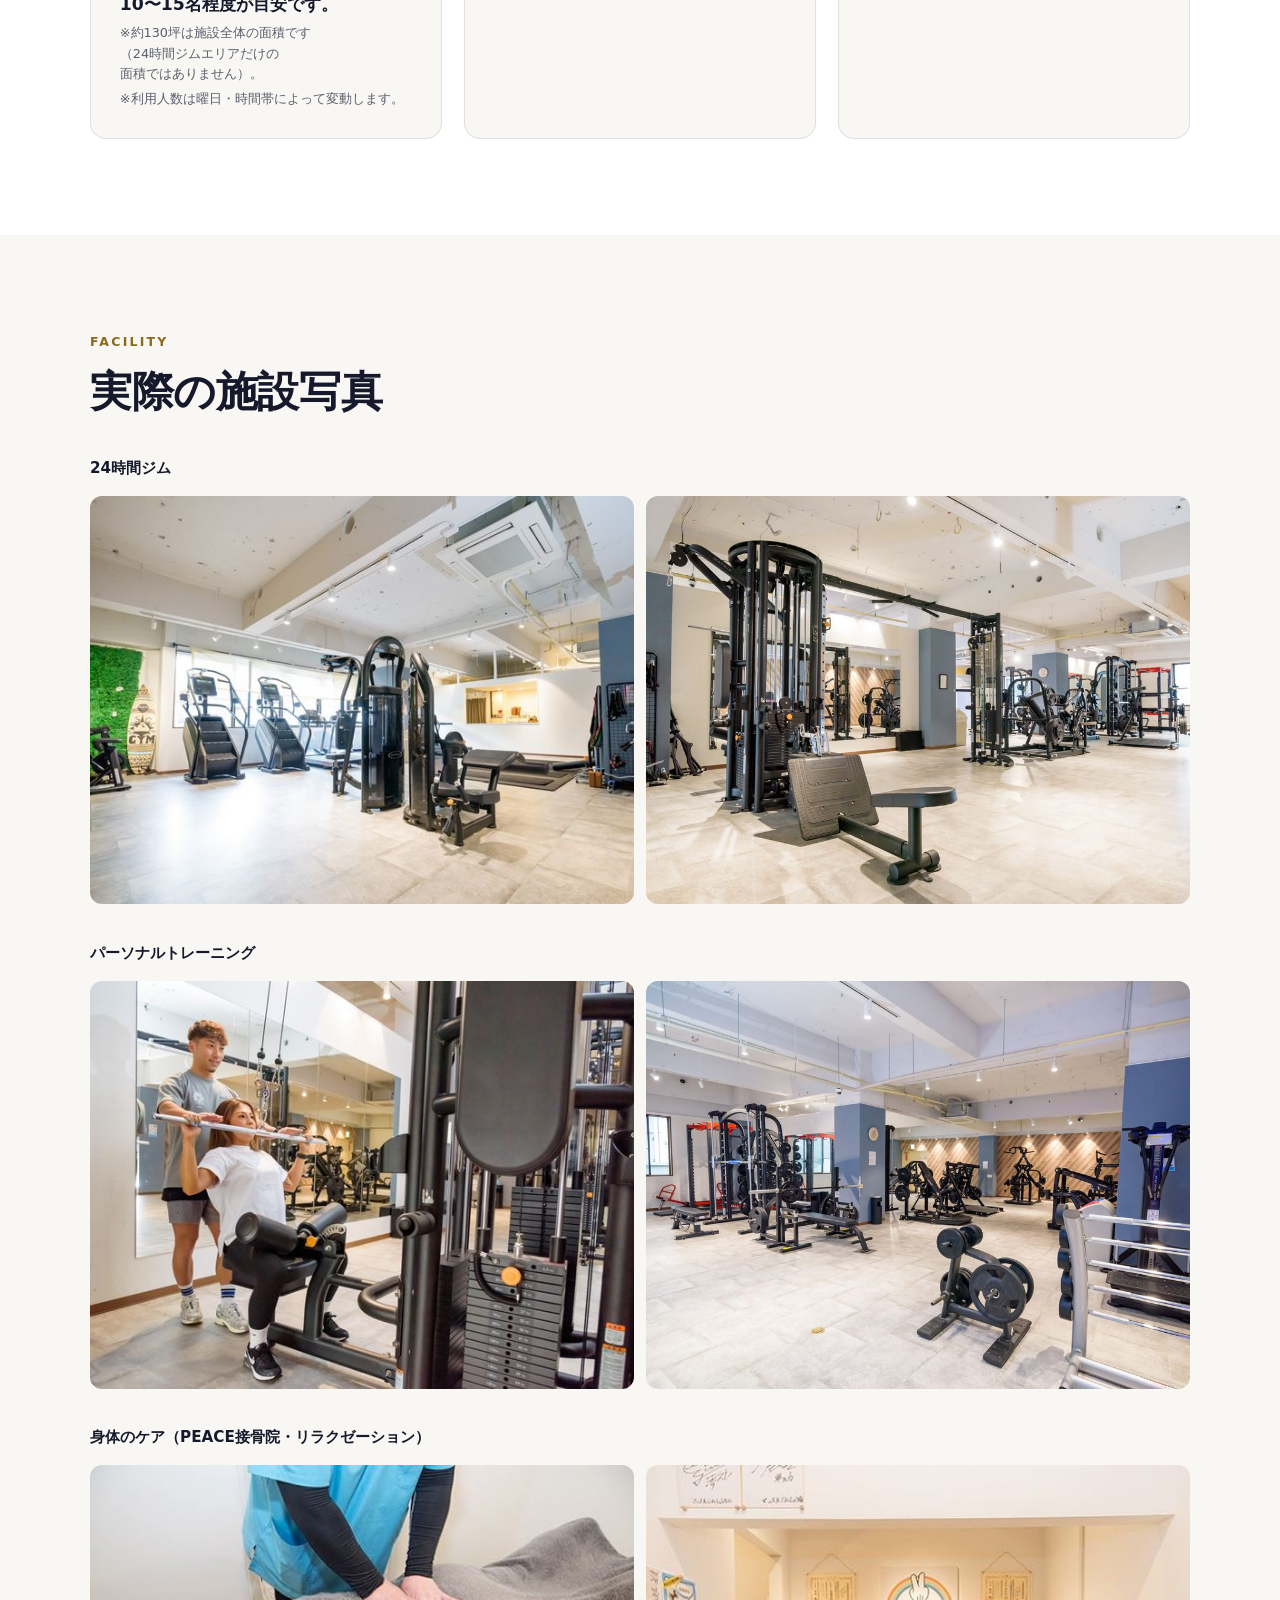
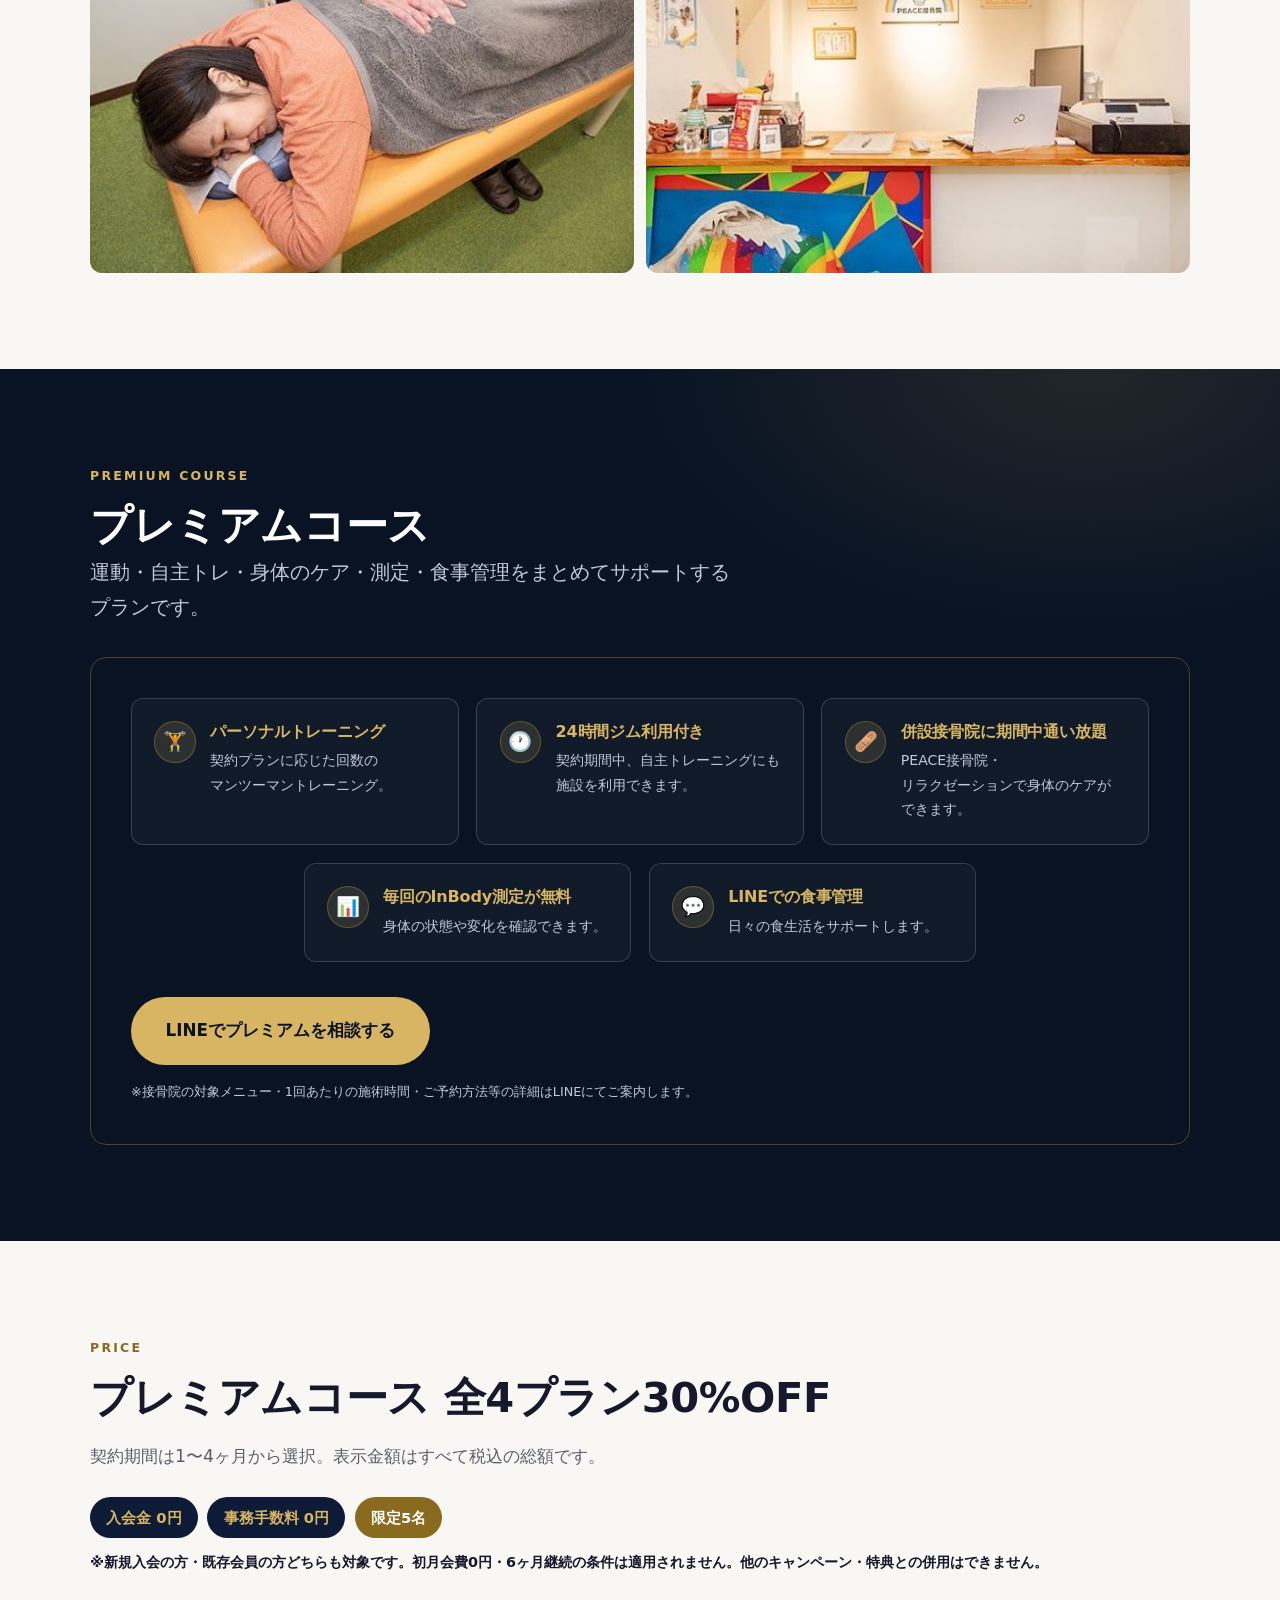
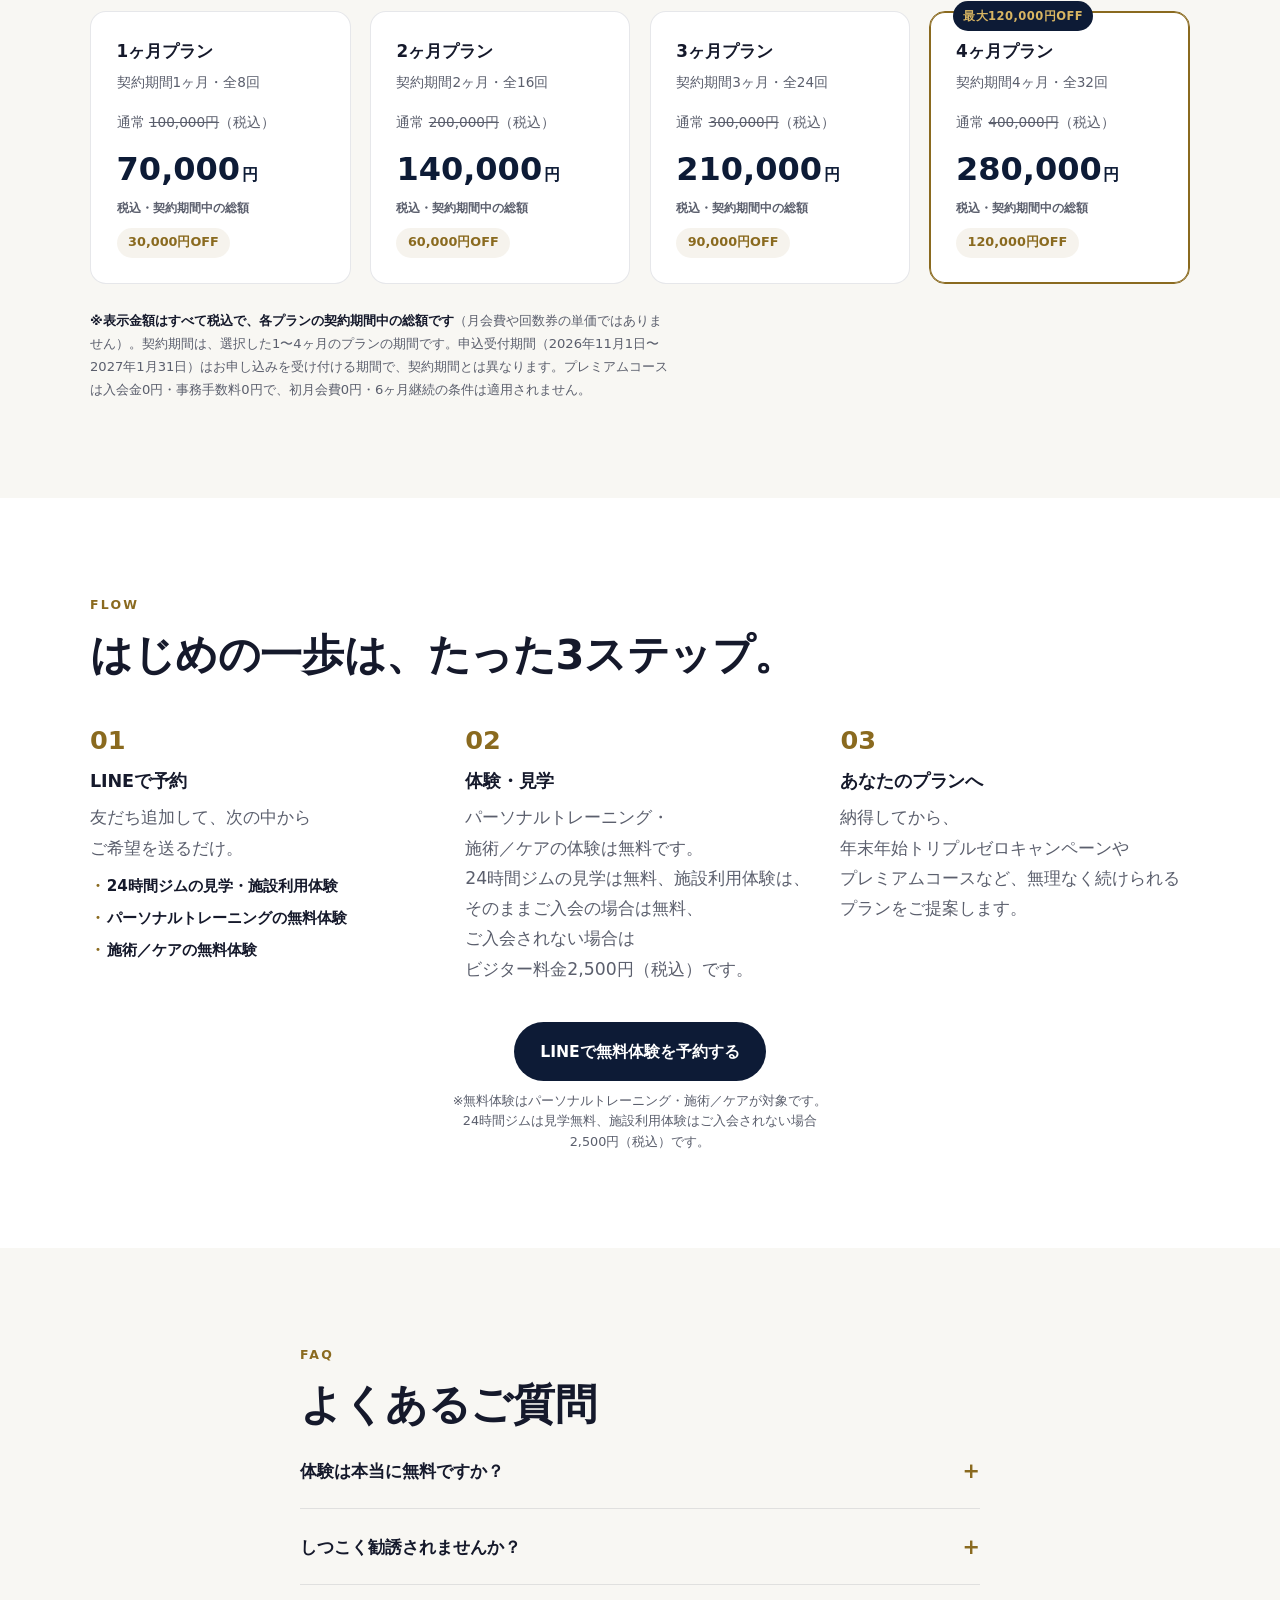
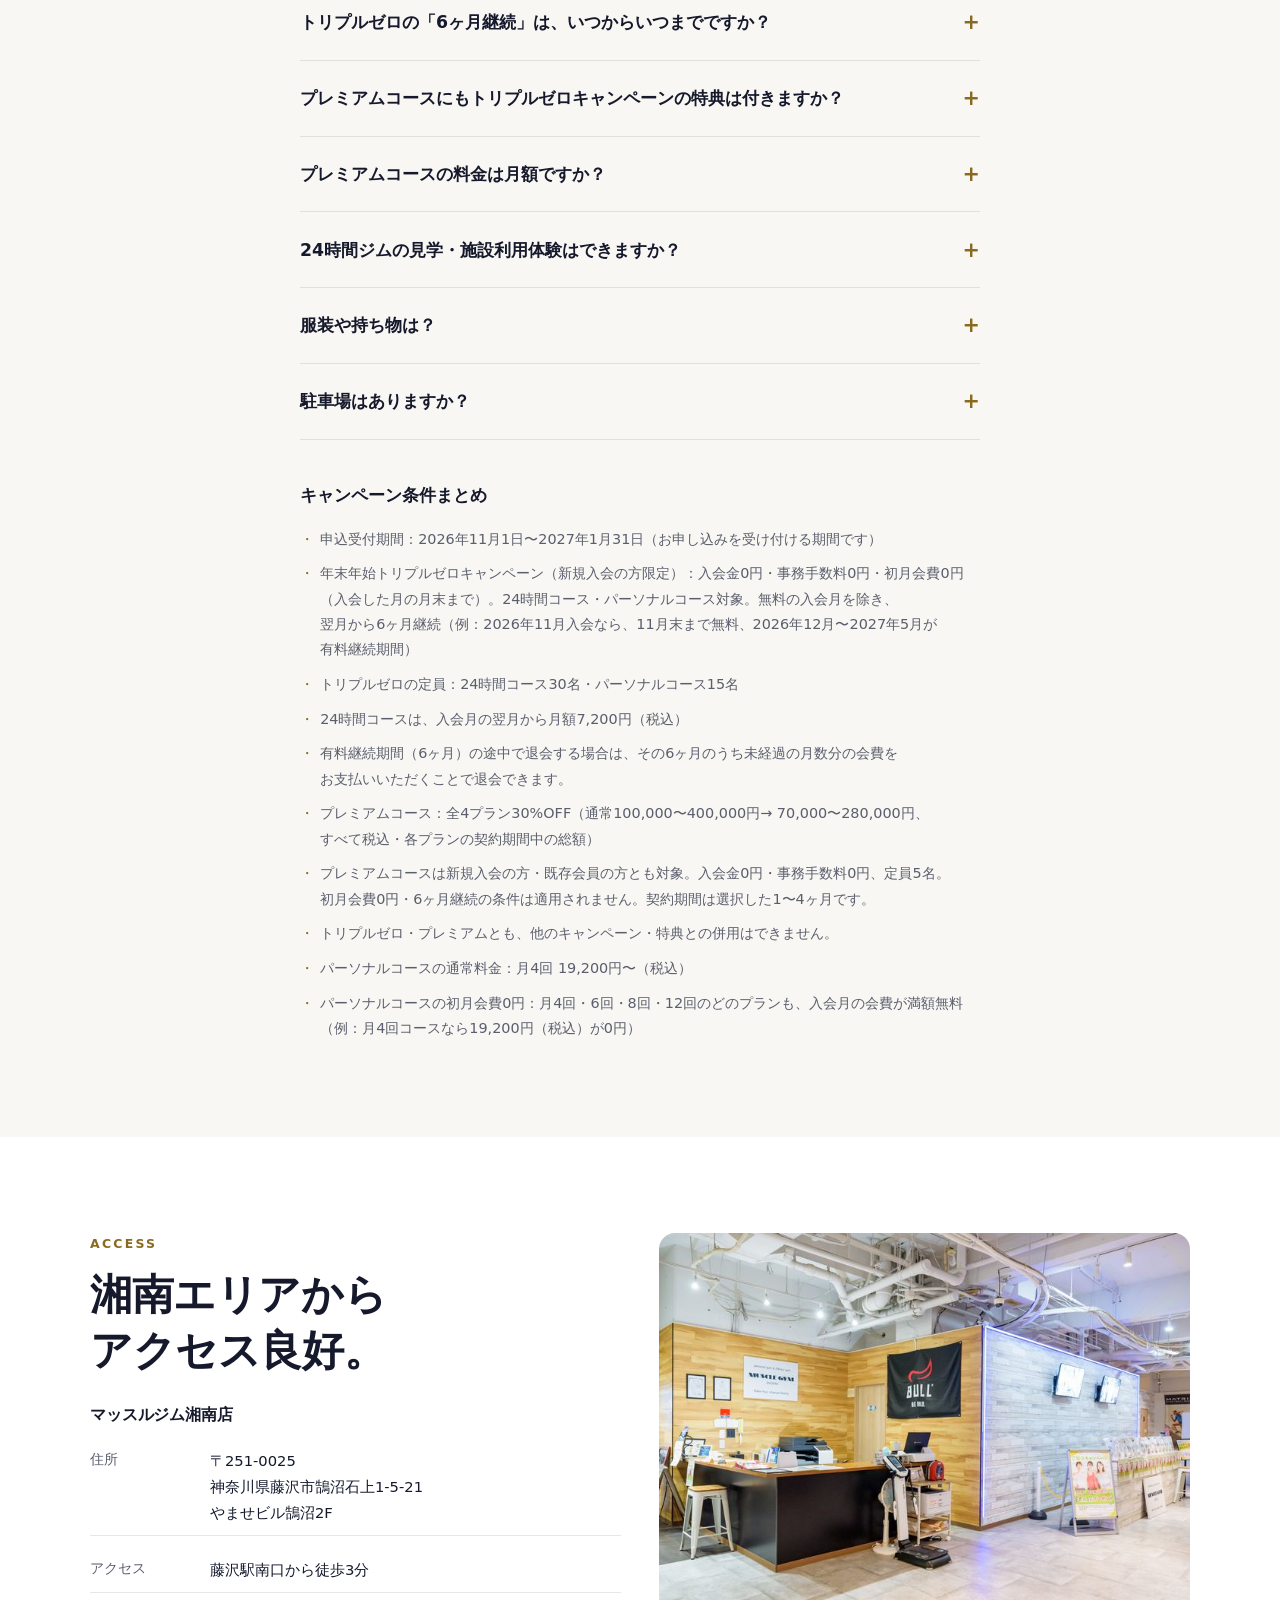
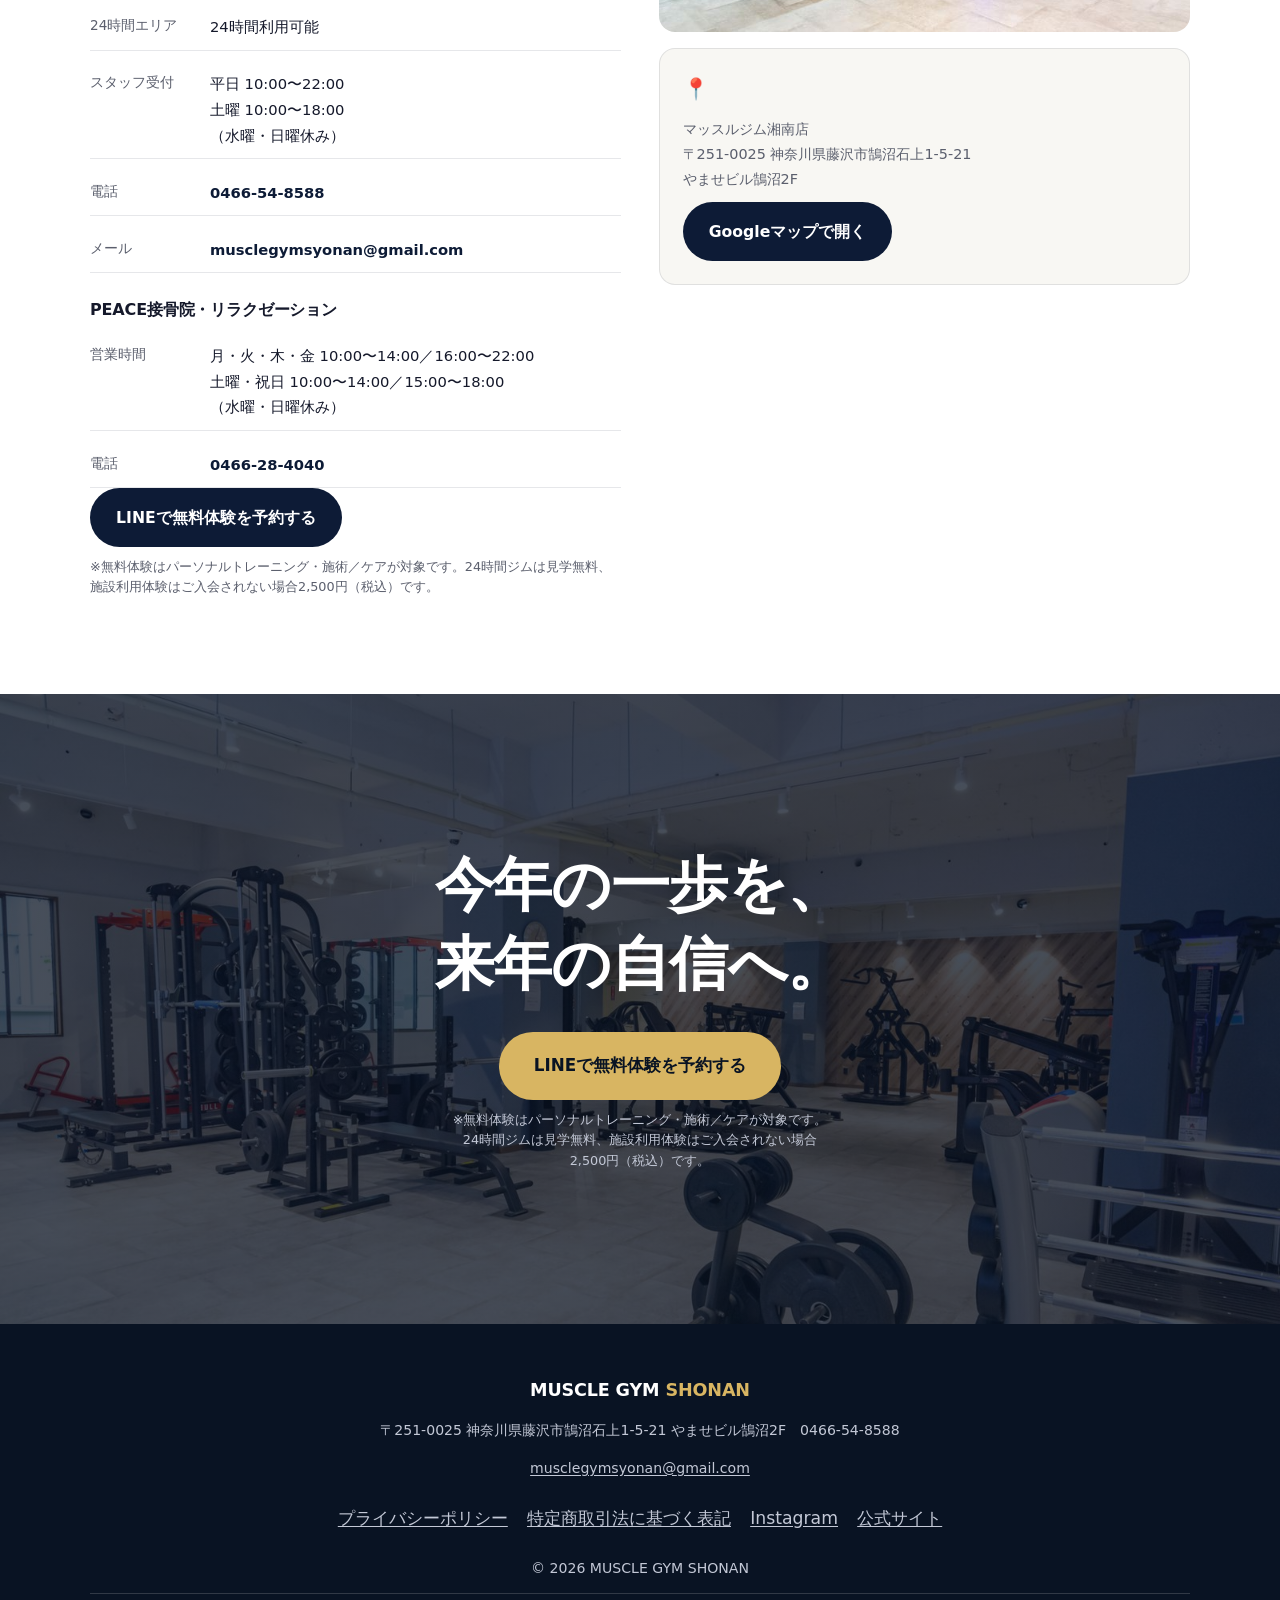
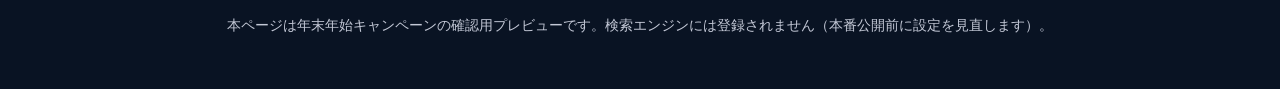
==== commit e4c96a0d: "冬LP：24時間ジムの広さ・目安人数、施設写真の見出し、固定ボタン文言を更新 - ABOUTの24時間ジムのカード：見出し「広々、ゆったり。24時間ジム」、本文に約130坪・   マシン間隔のゆとりを" ====
--- a/lp/winter/index.html
+++ b/lp/winter/index.html
@@ -20,7 +20,7 @@
 <meta name="twitter:card" content="summary_large_image">
 
 <link rel="icon" href="./assets/img/favicon.svg" type="image/svg+xml">
-<link rel="stylesheet" href="./assets/css/winter-20261027b.css">
+<link rel="stylesheet" href="./assets/css/winter-20261027c.css">
 <script>document.documentElement.classList.add('js');</script>
 </head>
 <body>
@@ -178,18 +178,21 @@
     <div class="wrap features__grid">
       <div class="feature-card">
         <span class="feature-card__num">01</span>
-        <h3>24時間使えるジム</h3>
-        <p>深夜も早朝も、あなたのペースでトレーニングできます。</p>
+        <h3><span class="nw">広々、ゆったり。</span><span class="nw">24時間ジム</span></h3>
+        <p><span class="nw">約130坪の施設に、</span><span class="nw">マシン間隔にもゆとりを。</span><span class="nw">広々とした空間で、</span><span class="nw">自分のペースで</span><span class="nw">トレーニングできます。</span></p>
+        <p class="feature-card__stat"><span class="nw">同時利用は</span><span class="nw">10〜15名程度が目安です。</span></p>
+        <p class="feature-card__note"><span class="nw">※約130坪は施設全体の面積です</span><span class="nw">（24時間ジムエリアだけの</span><span class="nw">面積ではありません）。</span></p>
+        <p class="feature-card__note"><span class="nw">※利用人数は曜日・</span><span class="nw">時間帯によって変動します。</span></p>
       </div>
       <div class="feature-card">
         <span class="feature-card__num">02</span>
-        <h3>専属パーソナルトレーニング</h3>
-        <p>正しいフォームを、マンツーマンで組み立てます。</p>
+        <h3><span class="nw">専属</span><span class="nw">パーソナルトレーニング</span></h3>
+        <p><span class="nw">正しいフォームを、</span><span class="nw">マンツーマンで</span><span class="nw">組み立てます。</span></p>
       </div>
       <div class="feature-card">
         <span class="feature-card__num">03</span>
-        <h3>PEACE接骨院・ケアが併設</h3>
-        <p>トレーニングの疲れも、その場で施術・ケアできます。</p>
+        <h3><span class="nw">PEACE接骨院・</span><span class="nw">ケアが併設</span></h3>
+        <p><span class="nw">トレーニングの疲れも、</span><span class="nw">その場で</span><span class="nw">施術・ケアできます。</span></p>
       </div>
     </div>
   </section>
@@ -200,8 +203,7 @@
   <section class="facility" data-reveal="up">
     <div class="wrap">
       <p class="eyebrow">FACILITY</p>
-      <h2 class="section-title"><span class="nw">実際の施設を、</span><span class="nw">そのままに。</span></h2>
-      <p class="section-lead">すべて実店舗の撮影写真です。</p>
+      <h2 class="section-title">実際の施設写真</h2>
 
       <div class="facility__clusters">
         <div>
@@ -530,7 +532,7 @@
      モバイル固定CTAバー（スクロール後に出現）
 ============================================================= -->
 <div class="sticky-cta" id="stickyCta" hidden>
-  <a class="btn btn--gold" data-cta="line_sticky_winter" href="https://lin.ee/5dk5BNG" target="_blank" rel="noopener">LINEで無料体験を予約</a>
+  <a class="btn btn--gold" data-cta="line_sticky_winter" href="https://lin.ee/5dk5BNG" target="_blank" rel="noopener"><span class="btn__label"><span class="nw">LINEで</span><span class="nw">見学・体験を予約</span></span></a>
   <a class="btn btn--ghost btn--ghost--invert" data-cta="tel_sticky_winter" href="tel:0466548588">電話で相談</a>
 </div>
 
--- a/lp/winter/assets/css/winter-20261027c.css
+++ b/lp/winter/assets/css/winter-20261027c.css
@@ -0,0 +1,556 @@
+/* ==========================================================================
+   MUSCLE GYM SHONAN — 年末年始キャンペーンLP Stylesheet
+   冬の上品さ × 年末年始の特別感。白×ネイビーをベースに、ゴールドを
+   差し色として使用。既存LP（assets/css/style-*.css）とは独立したファイル。
+   フレームワーク不使用（パフォーマンス最優先）。
+   ========================================================================== */
+
+/* ---------- Reset ---------- */
+*, *::before, *::after { box-sizing: border-box; }
+html { -webkit-text-size-adjust: 100%; scroll-behavior: smooth; }
+body { margin: 0; }
+img { max-width: 100%; height: auto; display: block; }
+ul, ol { list-style: none; margin: 0; padding: 0; }
+h1, h2, h3, p, dl, dd, figure, blockquote, details { margin: 0; }
+a { color: inherit; text-decoration: none; }
+button { font: inherit; }
+@media (prefers-reduced-motion: reduce) {
+  html { scroll-behavior: auto; }
+  *, *::before, *::after { animation-duration: 0.01ms !important; transition-duration: 0.01ms !important; }
+}
+
+/* ---------- Design tokens ---------- */
+:root {
+  --ink: #15192b;
+  --paper: #ffffff;
+  --paper-warm: #f8f7f3;
+  --navy: #0d1b36;
+  --navy-2: #13284d;
+  --navy-deep: #091323;
+  --muted: #5b5f6d;
+  --muted-invert: #c3c8d6;
+  --line: rgba(13, 27, 54, 0.1);
+  --line-invert: rgba(255, 255, 255, 0.16);
+
+  /* ゴールドは2段階用意し、背景とのコントラストを必ず確保する。
+     白背景の文字には --gold-deep（濃いゴールド）、ネイビー背景の
+     文字・CTAには --gold-bright（明るいゴールド）を使う。
+     淡いゴールドを白背景の文字色として使わないこと。 */
+  --gold-deep: #8a6a1f;
+  --gold-bright: #d8b562;
+  --gold-line: rgba(201, 162, 39, 0.35);
+
+  --cta-on-light: var(--navy);
+  --cta-on-light-hover: var(--navy-2);
+  --cta-on-dark: var(--gold-bright);
+  --cta-on-dark-hover: #e6c884;
+
+  --font: -apple-system, BlinkMacSystemFont, "Hiragino Sans", "Hiragino Kaku Gothic ProN",
+          "Yu Gothic", "Meiryo", system-ui, sans-serif;
+
+  --fs-h1: clamp(2.1rem, 1.5rem + 2.7vw, 3.9rem);
+  --fs-h2: clamp(1.55rem, 1.15rem + 2vw, 2.6rem);
+  --fs-h3: clamp(1.1rem, 1rem + 0.5vw, 1.35rem);
+  --fs-lead: clamp(1.02rem, 0.94rem + 0.4vw, 1.25rem);
+  --fs-body: clamp(0.98rem, 0.94rem + 0.2vw, 1.08rem);
+
+  --section-y: clamp(3.5rem, 2.8rem + 4vw, 6.5rem);
+  --wrap-x: clamp(1.25rem, 1rem + 2vw, 2.5rem);
+  --radius: 16px;
+}
+
+/* ---------- Base ---------- */
+body {
+  font-family: var(--font);
+  color: var(--ink);
+  background: var(--paper);
+  font-size: var(--fs-body);
+  line-height: 1.75;
+  -webkit-font-smoothing: antialiased;
+}
+h1, h2, h3 { line-height: 1.35; font-weight: 800; letter-spacing: -0.01em; }
+:focus-visible { outline: 3px solid var(--gold-deep); outline-offset: 3px; }
+
+.skip-link {
+  position: absolute; left: -999px; top: 0;
+  background: var(--navy); color: #fff;
+  padding: 0.75em 1.25em; z-index: 1000; border-radius: 0 0 8px 0;
+}
+.skip-link:focus { left: 0; }
+
+.wrap { max-width: 1180px; margin-inline: auto; padding-inline: var(--wrap-x); }
+.wrap--narrow { max-width: 760px; }
+
+.eyebrow {
+  font-size: 0.78rem; font-weight: 700; letter-spacing: 0.18em;
+  color: var(--gold-deep); margin-bottom: 0.9em; text-transform: uppercase;
+}
+.eyebrow--invert { color: var(--gold-bright); }
+
+/* 和文1文字≒1em。ch指定だと全角文字が約11字で折り返し、Safariで語の途中改行が起きるためemで指定 */
+.section-title { font-size: var(--fs-h2); max-width: 22em; }
+.section-title--invert { color: #fff; }
+.section-title--center { max-width: none; text-align: center; margin-inline: auto; }
+
+.section-lead { color: var(--muted); max-width: 52ch; margin-top: 0.9em; }
+.section-lead--invert { color: var(--muted-invert); }
+
+/* 細いゴールドの罫線装飾（主張しすぎない幾何学アクセント） */
+.gold-rule {
+  width: 56px; height: 2px; background: var(--gold-deep);
+  margin: 1.2em 0; border: none;
+}
+.gold-rule--invert { background: var(--gold-bright); }
+
+/* ---------- Buttons ---------- */
+.btn {
+  display: inline-flex; align-items: center; justify-content: center;
+  gap: 0.5em; padding: 0.95em 1.6em; border-radius: 999px;
+  font-weight: 700; font-size: 0.98rem; white-space: nowrap;
+  transition: background-color 0.15s ease, color 0.15s ease, transform 0.15s ease;
+  border: 1px solid transparent;
+}
+.btn--lg { padding: 1.1em 2em; font-size: 1.05rem; }
+.btn--sm { padding: 0.6em 1.1em; font-size: 0.88rem; }
+
+.btn--cta { background: var(--cta-on-light); color: #fff; }
+.btn--cta:hover { background: var(--cta-on-light-hover); }
+.btn--cta:active { transform: scale(0.98); }
+
+.btn--gold { background: var(--cta-on-dark); color: var(--navy-deep); }
+.btn--gold:hover { background: var(--cta-on-dark-hover); }
+.btn--gold:active { transform: scale(0.98); }
+
+.btn--ghost {
+  background: transparent; color: var(--navy); border-color: var(--line);
+}
+.btn--ghost:hover { border-color: var(--navy); }
+.btn--ghost--invert { color: #fff; border-color: var(--line-invert); }
+.btn--ghost--invert:hover { border-color: var(--gold-bright); }
+
+.cta-group { display: flex; flex-wrap: wrap; gap: 0.8rem; margin-top: 1.6em; }
+
+/* ---------- Header ---------- */
+.site-header {
+  position: sticky; top: 0; z-index: 40;
+  background: rgba(255, 255, 255, 0.92);
+  backdrop-filter: saturate(180%) blur(10px);
+  -webkit-backdrop-filter: saturate(180%) blur(10px);
+  border-bottom: 1px solid var(--line);
+}
+.site-header__inner { display: flex; align-items: center; justify-content: space-between; padding-block: 0.9rem; }
+.site-header__brand { display: flex; align-items: center; }
+.logo { font-weight: 800; font-size: 1.05rem; letter-spacing: -0.01em; color: var(--navy); }
+.logo em { font-style: normal; color: var(--gold-deep); margin-left: 0.35em; white-space: nowrap; }
+.site-header__period {
+  display: none;
+}
+@media (min-width: 640px) {
+  .site-header__period {
+    display: inline-flex; align-items: center; font-size: 0.78rem; color: var(--muted);
+    border-left: 1px solid var(--line); padding-left: 0.9rem; margin-left: 0.9rem;
+  }
+}
+.site-header__right { display: flex; align-items: center; }
+/* スマホはヘッダーを1行・低めにして、ファーストビューの表示領域を確保 */
+@media (max-width: 640px) {
+  .site-header__inner { padding-block: 0.55rem; gap: 0.6rem; }
+  .logo { font-size: 0.95rem; }
+  .site-header .btn--sm { padding: 0.5em 0.9em; font-size: 0.82rem; }
+}
+@media (min-width: 360px) and (max-width: 640px) {
+  .logo { white-space: nowrap; }
+}
+
+/* 単語・語句の途中で改行しないためのまとまり */
+.nw { display: inline-block; }
+
+/* ---------- Hero ---------- */
+.hero { position: relative; min-height: 92svh; display: flex; align-items: flex-end; overflow: hidden; color: #fff; }
+.hero__img { position: absolute; inset: 0; width: 100%; height: 100%; object-fit: cover; object-position: center 30%; }
+@media (max-width: 640px) {
+  .hero__img { object-position: 76% 20%; }
+}
+.hero__scrim {
+  position: absolute; inset: 0;
+  background: linear-gradient(180deg, rgba(9,19,35,0.55) 0%, rgba(9,19,35,0.35) 32%, rgba(9,19,35,0.88) 100%);
+}
+.hero__content { position: relative; padding-block: clamp(2.5rem, 2rem + 3vw, 4.5rem); }
+.hero__period { display: flex; flex-wrap: wrap; align-items: center; gap: 0.5rem 0.8rem; margin-bottom: 1.1em; }
+.hero__badge {
+  display: inline-flex; align-items: center;
+  border: 1px solid var(--gold-line); color: var(--gold-bright);
+  font-size: 0.8rem; font-weight: 700; letter-spacing: 0.08em;
+  padding: 0.4em 1em; border-radius: 999px;
+}
+.hero__dates { font-size: 0.88rem; font-weight: 700; color: #fff; letter-spacing: 0.02em; }
+.hero__title { font-size: var(--fs-h1); color: #fff; }
+.hero__lead { margin-top: 0.9em; font-size: var(--fs-lead); color: var(--muted-invert); max-width: 42ch; }
+.hero__note { margin-top: 1.1em; font-size: 0.85rem; color: var(--muted-invert); max-width: 46ch; }
+.hero__chips { display: flex; flex-wrap: wrap; gap: 0.6rem; margin-top: 1.5rem; }
+.hero__chip {
+  font-size: 0.8rem; font-weight: 700; color: var(--navy-deep);
+  background: var(--gold-bright); padding: 0.45em 1em; border-radius: 999px;
+}
+.hero__chips-note { margin-top: 0.7rem; font-size: 0.85rem; font-weight: 700; color: #fff; }
+
+/* スマホ：上部の写真領域（人物の顔）を残しつつ、コピー・特典・CTAを1画面目に収める */
+@media (max-width: 640px) {
+  .hero { min-height: 0; align-items: flex-start; }
+  .hero__content { padding-top: 13.5rem; padding-bottom: 2rem; }
+  .hero__scrim {
+    background: linear-gradient(180deg, rgba(9,19,35,0.35) 0%, rgba(9,19,35,0.15) 22%, rgba(9,19,35,0.72) 40%, rgba(9,19,35,0.9) 100%);
+  }
+  .hero__lead { margin-top: 0.6em; }
+  .hero__chips { margin-top: 1.1rem; }
+  .hero .cta-group { margin-top: 1.1rem; }
+  .hero__note { margin-top: 0.9em; }
+}
+
+/* ---------- Features ---------- */
+.features { padding-block: var(--section-y); }
+.features__grid {
+  margin-top: 2.2rem; display: grid; gap: 1.4rem;
+  grid-template-columns: repeat(auto-fit, minmax(230px, 1fr));
+}
+.feature-card {
+  background: var(--paper-warm); border-radius: var(--radius); padding: 1.8rem;
+  border: 1px solid var(--line);
+}
+.feature-card__num { font-size: 0.85rem; font-weight: 800; color: var(--gold-deep); letter-spacing: 0.08em; }
+.feature-card h3 { font-size: 1.15rem; margin-top: 0.6em; }
+.feature-card p { color: var(--muted); margin-top: 0.5em; }
+
+/* ---------- Triple Zero Campaign (Section A) ---------- */
+.triple0 {
+  background: var(--navy); color: #fff; padding-block: var(--section-y);
+  position: relative; overflow: hidden;
+}
+.triple0::before {
+  content: ""; position: absolute; inset: 0; pointer-events: none;
+  background:
+    repeating-linear-gradient(135deg, rgba(216,181,98,0.05) 0 1px, transparent 1px 64px);
+}
+.triple0__inner { position: relative; }
+.triple0__period {
+  display: inline-block; font-size: 0.85rem; color: var(--muted-invert);
+  border: 1px solid var(--line-invert); border-radius: 999px; padding: 0.5em 1.1em; margin-top: 1.2em;
+}
+.triple0__period strong { color: var(--gold-bright); font-weight: 700; }
+
+.triple0__stats {
+  margin-top: 2.4rem; display: grid; gap: 1rem;
+  grid-template-columns: repeat(3, 1fr);
+}
+.triple0__stat {
+  text-align: center; padding: 1.6rem 0.8rem; border: 1px solid var(--line-invert); border-radius: var(--radius);
+  background: rgba(255,255,255,0.03);
+}
+.triple0__stat-num {
+  font-size: clamp(2rem, 1.6rem + 1.6vw, 3rem); font-weight: 800; color: var(--gold-bright); line-height: 1;
+}
+.triple0__stat-num small { font-size: 0.42em; font-weight: 700; margin-left: 0.1em; }
+.triple0__stat-label { margin-top: 0.6em; font-size: 0.9rem; color: var(--muted-invert); }
+
+.triple0__continue {
+  margin-top: 1.4rem; text-align: center; font-size: 0.95rem; color: #fff;
+  background: rgba(216,181,98,0.12); border: 1px solid var(--gold-line);
+  border-radius: 999px; padding: 0.8em 1.4em; display: inline-flex; gap: 0.5em; align-items: center;
+}
+.triple0__continue-wrap { text-align: center; margin-top: 1.4rem; }
+.triple0__stat-sub { margin-top: 0.2em; font-size: 0.75rem; font-weight: 700; color: var(--gold-bright); }
+.triple0__continue-note { margin: 0.8rem auto 0; max-width: 34em; font-size: 0.88rem; color: var(--muted-invert); }
+.triple0-card__head { display: flex; flex-wrap: wrap; align-items: center; justify-content: space-between; gap: 0.6rem; margin-bottom: 1.1em; }
+.triple0-card__head .triple0-card__label { margin-bottom: 0; }
+.triple0-card__limit {
+  font-size: 0.85rem; font-weight: 800; color: var(--navy-deep);
+  background: var(--gold-bright); padding: 0.3em 0.9em; border-radius: 999px;
+}
+
+.triple0__grid {
+  margin-top: 2.6rem; display: grid; gap: 1.4rem;
+  grid-template-columns: repeat(auto-fit, minmax(260px, 1fr));
+}
+.triple0-card {
+  background: var(--navy-2); border: 1px solid var(--line-invert); border-radius: var(--radius);
+  padding: 1.8rem; position: relative;
+}
+.triple0-card__label {
+  display: inline-block; font-size: 0.85rem; font-weight: 700; color: var(--gold-bright);
+  border: 1px solid var(--gold-line); border-radius: 999px; padding: 0.3em 1em; margin-bottom: 1.1em;
+}
+.triple0-card__list { margin-top: 1.1rem; display: grid; gap: 0.6rem; }
+.triple0-card__list li { position: relative; padding-left: 1.4em; font-size: 0.92rem; color: var(--muted-invert); }
+.triple0-card__list li::before { content: "✓"; position: absolute; left: 0; color: var(--gold-bright); font-weight: 800; }
+.triple0-card__note {
+  margin-top: 1.1rem; font-size: 0.82rem; color: var(--muted-invert);
+  border-top: 1px solid var(--line-invert); padding-top: 0.9rem;
+}
+
+.triple0__disclaimer {
+  margin-top: 2rem; font-size: 0.82rem; color: var(--muted-invert); max-width: 70ch;
+}
+
+/* ---------- CTA strip ---------- */
+.cta-strip { padding-block: 2.6rem; background: var(--paper-warm); border-block: 1px solid var(--line); }
+.cta-strip__inner { display: flex; flex-wrap: wrap; align-items: center; justify-content: space-between; gap: 1.2rem; }
+.cta-strip p { font-weight: 700; }
+
+/* ---------- Split (photo + text) ---------- */
+.split { display: grid; grid-template-columns: 1fr; }
+@media (min-width: 900px) { .split { grid-template-columns: 1fr 1fr; align-items: stretch; } }
+.split--reverse { direction: rtl; }
+.split--reverse > * { direction: ltr; }
+.split__media { overflow: hidden; background: var(--paper-warm); }
+.split__media img { width: 100%; height: 100%; object-fit: cover; aspect-ratio: 4/3; }
+.split__text { padding: clamp(2rem, 1.6rem + 2vw, 3.6rem) var(--wrap-x); display: flex; flex-direction: column; justify-content: center; }
+.split__text h2 { font-size: var(--fs-h2); }
+.split__text p { margin-top: 0.9em; color: var(--muted); max-width: 46ch; }
+
+/* ---------- Facility photos (実際の施設・サービス写真) ---------- */
+.facility { padding-block: var(--section-y); background: var(--paper-warm); }
+.facility__clusters { margin-top: 2.2rem; display: grid; gap: 2.2rem; }
+.facility-cluster__label { font-size: 0.95rem; font-weight: 800; margin-bottom: 0.9rem; }
+.facility-cluster__photos { display: grid; gap: 0.7rem; grid-template-columns: repeat(2, 1fr); }
+.facility-cluster__photos img { width: 100%; height: 100%; object-fit: cover; aspect-ratio: 4/3; border-radius: calc(var(--radius) - 4px); }
+
+/* ---------- Gallery ---------- */
+.gallery { padding-block: var(--section-y); background: var(--paper-warm); }
+.gallery__grid {
+  margin-top: 2rem; display: grid; gap: 0.6rem; padding-inline: var(--wrap-x);
+  grid-template-columns: repeat(2, 1fr);
+}
+@media (min-width: 640px) { .gallery__grid { grid-template-columns: repeat(3, 1fr); } }
+.gallery__item { border-radius: calc(var(--radius) - 4px); overflow: hidden; aspect-ratio: 4/3; }
+.gallery__item img { width: 100%; height: 100%; object-fit: cover; }
+
+/* ---------- Premium (Section B) ---------- */
+.premium {
+  background: var(--navy-deep); color: #fff; padding-block: var(--section-y);
+  position: relative; overflow: hidden;
+}
+.premium::before {
+  content: ""; position: absolute; inset: 0; pointer-events: none;
+  background: radial-gradient(60% 50% at 85% 0%, rgba(216,181,98,0.12), transparent 60%);
+}
+.premium__inner { position: relative; }
+.premium__frame {
+  border: 1px solid var(--gold-line); border-radius: var(--radius);
+  padding: clamp(1.6rem, 1.3rem + 1.5vw, 3rem); margin-top: 2rem;
+}
+.premium__summary { color: var(--muted-invert); max-width: 56ch; font-size: var(--fs-lead); }
+/* 5枚のカードは、PCで3枚＋2枚（下段中央寄せ）、タブレットで2枚ずつ、スマホで1列 */
+.premium__services { display: flex; flex-wrap: wrap; justify-content: center; gap: 1.1rem; }
+.premium-service {
+  display: flex; gap: 0.9rem; padding: 1.2rem; border-radius: calc(var(--radius) - 4px);
+  background: rgba(255,255,255,0.03); border: 1px solid var(--line-invert);
+  flex: 0 1 100%;
+}
+@media (min-width: 641px) {
+  .premium-service { flex-basis: calc((100% - 1.1rem) / 2); }
+}
+@media (min-width: 900px) {
+  .premium-service { flex-basis: calc((100% - 2.2rem) / 3); padding: 1.4rem; }
+}
+/* スマホは外枠を外し、カード本文の横幅を確保 */
+@media (max-width: 640px) {
+  .premium__frame { border: none; padding: 0; margin-top: 1.6rem; }
+  .premium-service { padding: 1.1rem; }
+}
+.premium-service__icon {
+  flex: none; width: 2.6rem; height: 2.6rem; border-radius: 50%;
+  display: flex; align-items: center; justify-content: center;
+  background: rgba(216,181,98,0.14); border: 1px solid var(--gold-line);
+  font-size: 1.2rem;
+}
+.premium-service h3 { font-size: 1rem; color: var(--gold-bright); }
+.premium-service p { margin-top: 0.4em; font-size: 0.88rem; color: var(--muted-invert); }
+
+.premium__cta { margin-top: 2.2rem; }
+.premium__note { margin-top: 1rem; font-size: 0.8rem; color: var(--muted-invert); }
+
+/* ---------- Premium pricing table ---------- */
+.premium-pricing { padding-block: var(--section-y); background: var(--paper-warm); }
+.premium-pricing__grid {
+  margin-top: 2.2rem; display: grid; gap: 1.2rem;
+  grid-template-columns: repeat(auto-fit, minmax(240px, 1fr));
+}
+.premium-plan {
+  background: #fff; border: 1px solid var(--line); border-radius: var(--radius);
+  padding: 1.6rem; position: relative;
+}
+.premium-plan--highlight {
+  border-color: var(--gold-deep); box-shadow: 0 0 0 1px var(--gold-deep) inset;
+}
+.premium-plan__badge {
+  position: absolute; top: -0.9em; left: 1.4rem;
+  background: var(--navy); color: var(--gold-bright); font-size: 0.72rem; font-weight: 700;
+  padding: 0.4em 0.9em; border-radius: 999px; letter-spacing: 0.04em;
+}
+.premium-plan__name { font-size: 1.05rem; font-weight: 800; }
+.premium-plan__meta { font-size: 0.85rem; color: var(--muted); margin-top: 0.3em; }
+.premium-plan__regular { margin-top: 1rem; font-size: 0.85rem; color: var(--muted); }
+.premium-plan__tax { font-size: 0.78rem; font-weight: 700; color: var(--muted); }
+.premium-plan__price { margin-top: 0.2em; font-size: clamp(1.5rem, 1.2rem + 1.2vw, 2rem); font-weight: 800; color: var(--navy); }
+.premium-plan__price small { font-size: 0.5em; font-weight: 700; margin-left: 0.1em; }
+.premium-plan__off {
+  margin-top: 0.7em; display: inline-block; font-size: 0.8rem; font-weight: 700;
+  color: var(--gold-deep); background: rgba(138,106,31,0.08); border-radius: 999px; padding: 0.3em 0.9em;
+}
+.premium-pricing__perks { margin-top: 1.6rem; display: flex; flex-wrap: wrap; gap: 0.6rem; }
+.premium-pricing__perk {
+  font-size: 0.92rem; font-weight: 800; color: var(--gold-bright);
+  background: var(--navy); padding: 0.5em 1.1em; border-radius: 999px;
+}
+.premium-pricing__perk--limit { background: var(--gold-deep); color: #fff; }
+.premium-pricing__exclude { margin-top: 0.8rem; font-size: 0.9rem; font-weight: 700; color: var(--ink); }
+.premium-pricing__note { margin-top: 1.6rem; font-size: 0.82rem; color: var(--muted); max-width: 70ch; }
+.premium-pricing__note strong { color: var(--ink); }
+
+/* ---------- Flow ---------- */
+.flow { padding-block: var(--section-y); }
+.flow__list { margin-top: 2.2rem; display: grid; gap: 1.6rem; grid-template-columns: repeat(auto-fit, minmax(220px, 1fr)); }
+.flow__num { font-size: 1.6rem; font-weight: 800; color: var(--gold-deep); }
+.flow__list h3 { margin-top: 0.4em; font-size: 1.1rem; }
+.flow__list p { margin-top: 0.5em; color: var(--muted); }
+.flow__cta { margin-top: 2.4rem; text-align: center; }
+
+/* ---------- FAQ / Conditions ---------- */
+.faq { padding-block: var(--section-y); background: var(--paper-warm); }
+.faq__item {
+  border-bottom: 1px solid var(--line); padding-block: 1.2rem;
+}
+.faq__item summary {
+  cursor: pointer; font-weight: 700; display: flex; justify-content: space-between; align-items: center; gap: 1rem;
+  list-style: none;
+}
+.faq__item summary::-webkit-details-marker { display: none; }
+.faq__item summary::after { content: "+"; font-size: 1.3rem; color: var(--gold-deep); flex: none; }
+.faq__item[open] summary::after { content: "−"; }
+.faq__item p { margin-top: 0.8em; color: var(--muted); }
+
+.conditions { margin-top: 2.6rem; }
+.conditions__title { font-size: 1.05rem; font-weight: 800; }
+.conditions__list { margin-top: 1rem; display: grid; gap: 0.6rem; }
+.conditions__list li { position: relative; padding-left: 1.4em; font-size: 0.9rem; color: var(--muted); }
+.conditions__list li::before { content: "・"; position: absolute; left: 0; color: var(--gold-deep); }
+
+/* ---------- Access ---------- */
+.access { padding-block: var(--section-y); }
+.access__grid { display: grid; gap: 2.4rem; grid-template-columns: 1fr; }
+@media (min-width: 900px) { .access__grid { grid-template-columns: 1fr 1fr; align-items: start; } }
+.access__block { margin-top: 1.6rem; }
+.access__block-title { font-size: 1rem; font-weight: 800; }
+.access__list { margin-top: 0.8rem; display: grid; gap: 0.7rem; }
+.access__list > div { display: grid; grid-template-columns: 6.2em 1fr; gap: 0.8rem; padding-block: 0.6rem; border-bottom: 1px solid var(--line); }
+.access__list dt { font-size: 0.85rem; color: var(--muted); }
+.access__list dd { font-size: 0.92rem; }
+.access__list a[data-cta] { color: var(--navy); font-weight: 700; }
+
+.access__media { display: grid; gap: 1rem; }
+.access__media img {
+  width: 100%; height: auto; aspect-ratio: 4/3; object-fit: cover; object-position: center;
+  border-radius: var(--radius);
+}
+@media (max-width: 640px) { .access__media img { max-height: 280px; } }
+.access__map-card {
+  background: var(--paper-warm); border: 1px solid var(--line); border-radius: var(--radius);
+  padding: 1.4rem; display: grid; gap: 0.6rem; justify-items: start;
+}
+.access__map-icon { font-size: 1.3rem; }
+.access__map-text { font-size: 0.9rem; color: var(--muted); }
+
+/* ---------- Closing ---------- */
+.closing { position: relative; overflow: hidden; min-height: 70svh; display: flex; align-items: center; color: #fff; }
+.closing__img { position: absolute; inset: 0; width: 100%; height: 100%; object-fit: cover; object-position: center 35%; }
+.closing__scrim { position: absolute; inset: 0; background: linear-gradient(180deg, rgba(9,19,35,0.75), rgba(9,19,35,0.75)); }
+.closing__content { position: relative; text-align: center; margin-inline: auto; padding-block: 4rem; }
+.closing__content h2 { font-size: var(--fs-h1); color: #fff; }
+.closing__content .cta-group { justify-content: center; }
+
+/* ---------- Footer ---------- */
+.site-footer { background: var(--navy-deep); color: var(--muted-invert); padding-block: 3.2rem; }
+.site-footer__inner { text-align: center; }
+.logo--footer { color: #fff; font-size: 1.1rem; }
+.logo--footer em { color: var(--gold-bright); }
+.site-footer p { margin-top: 0.8rem; font-size: 0.88rem; }
+.site-footer a { text-decoration: underline; text-underline-offset: 2px; }
+.site-footer__links { display: flex; flex-wrap: wrap; justify-content: center; gap: 1.2rem; margin: 1.4rem 0; }
+.site-footer__links a:hover { color: #fff; }
+.site-footer__copy { font-size: 0.78rem; margin-top: 1rem; }
+.site-footer__preview-note {
+  margin-top: 1.6rem; font-size: 0.76rem; color: var(--muted-invert);
+  border-top: 1px solid var(--line-invert); padding-top: 1.2rem;
+}
+
+/* ---------- Sticky mobile CTA ---------- */
+.sticky-cta {
+  position: fixed; left: 0; right: 0; bottom: 0; z-index: 50;
+  display: flex; flex-wrap: nowrap; gap: 0.6rem; padding: 0.7rem;
+  padding-bottom: calc(0.7rem + env(safe-area-inset-bottom));
+  background: rgba(13, 27, 54, 0.94);
+  backdrop-filter: saturate(180%) blur(12px);
+  -webkit-backdrop-filter: saturate(180%) blur(12px);
+  border-top: 1px solid var(--line-invert);
+  opacity: 0; visibility: hidden; transform: translateY(6px);
+  transition: opacity 0.2s ease, transform 0.2s ease, visibility 0s linear 0.2s;
+}
+.sticky-cta.is-visible { opacity: 1; visibility: visible; transform: translateY(0); transition: opacity 0.2s ease, transform 0.2s ease; }
+.sticky-cta .btn { flex: 1; }
+.sticky-cta .btn--ghost { color: #fff; border-color: var(--line-invert); }
+@media (min-width: 900px) { .sticky-cta { display: none; } }
+
+/* 固定要素の下に隠れないよう、フッターへ余白を確保 */
+@media (max-width: 899px) {
+  .site-footer { padding-bottom: calc(3rem + 96px + env(safe-area-inset-bottom)); }
+}
+
+/* ---------- Scroll reveal ---------- */
+/* JSが動かない環境でも本文が消えないよう、非表示にするのはJS有効時（.js）のみ */
+.js [data-reveal] { opacity: 0; transform: translateY(14px); }
+[data-reveal] { transition: opacity 0.6s ease, transform 0.6s ease; }
+[data-reveal].in-view { opacity: 1; transform: translateY(0); }
+.site-header[data-reveal] { opacity: 1; transform: none; transition: none; }
+
+/* 各セクションへのスクロール時、固定ヘッダーに見出しが隠れないように */
+main section { scroll-margin-top: 76px; }
+
+/* ---------- 確認用バナー（本番公開時に削除） ---------- */
+.preview-banner {
+  margin: 0; background: var(--gold-bright); color: var(--navy-deep);
+  font-size: 0.82rem; font-weight: 700; text-align: center; padding: 0.4rem 1rem;
+}
+
+/* ---------- プレミアムへの控えめな案内（ファーストビュー直下） ---------- */
+.premium-teaser { background: var(--paper-warm); border-bottom: 1px solid var(--line); padding-block: 0.9rem; text-align: center; }
+.premium-teaser__link { font-size: 0.95rem; font-weight: 800; color: var(--navy); text-decoration: underline; text-decoration-color: var(--gold-line); text-underline-offset: 4px; }
+.premium-teaser__link:hover { text-decoration-color: var(--gold-deep); }
+.premium-teaser__arrow { margin-left: 0.4em; color: var(--gold-deep); }
+.premium-teaser__note { margin-top: 0.3rem; font-size: 0.78rem; color: var(--muted); }
+
+/* ---------- 6ヶ月継続の説明・ボタン付近の注記・予約の選択肢 ---------- */
+.triple0__continue-note + .triple0__continue-note { margin-top: 0.4rem; }
+.triple0__continue-note--strong { color: #fff; font-weight: 700; }
+.cta-strip__action { display: flex; flex-direction: column; gap: 0.5rem; max-width: 26em; }
+.cta-note { margin-top: 0.6rem; font-size: 0.8rem; line-height: 1.6; color: var(--muted); }
+.cta-strip__action .cta-note { margin-top: 0; }
+.cta-note--invert { color: var(--muted-invert); }
+.flow__cta .cta-note, .closing__content .cta-note { max-width: 30em; margin-inline: auto; }
+.flow__options { margin-top: 0.6em; display: grid; gap: 0.3em; }
+.flow__options li { position: relative; padding-left: 1.1em; color: var(--ink); font-weight: 700; font-size: 0.95rem; }
+.flow__options li::before { content: "・"; position: absolute; left: 0; color: var(--gold-deep); }
+/* 語句単位の折り返し（.nw）を活かすため、バッジはflexではなくinline-blockで表示 */
+.triple0__continue { display: inline-block; max-width: 100%; }
+.cta-strip .cta-note { font-weight: 400; }
+
+/* ---------- ABOUT：24時間ジムの目安人数・注記 ---------- */
+.feature-card .feature-card__stat { margin-top: 0.8em; color: var(--ink); font-weight: 700; }
+.feature-card .feature-card__note { margin-top: 0.3em; font-size: 0.8rem; line-height: 1.6; }
+
+/* 固定ボタン：画面幅に収め、文字を切らさない（狭い画面ではLINEボタンを2行に） */
+@media (max-width: 899px) {
+  .sticky-cta .btn { min-width: 0; padding: 0.8em 0.7em; white-space: normal; line-height: 1.3; text-align: center; }
+  .sticky-cta .btn--gold { flex: 1.6 1 0; }
+  .sticky-cta .btn--ghost { flex: 1 1 0; }
+}
+.btn__label { display: block; text-align: center; }
